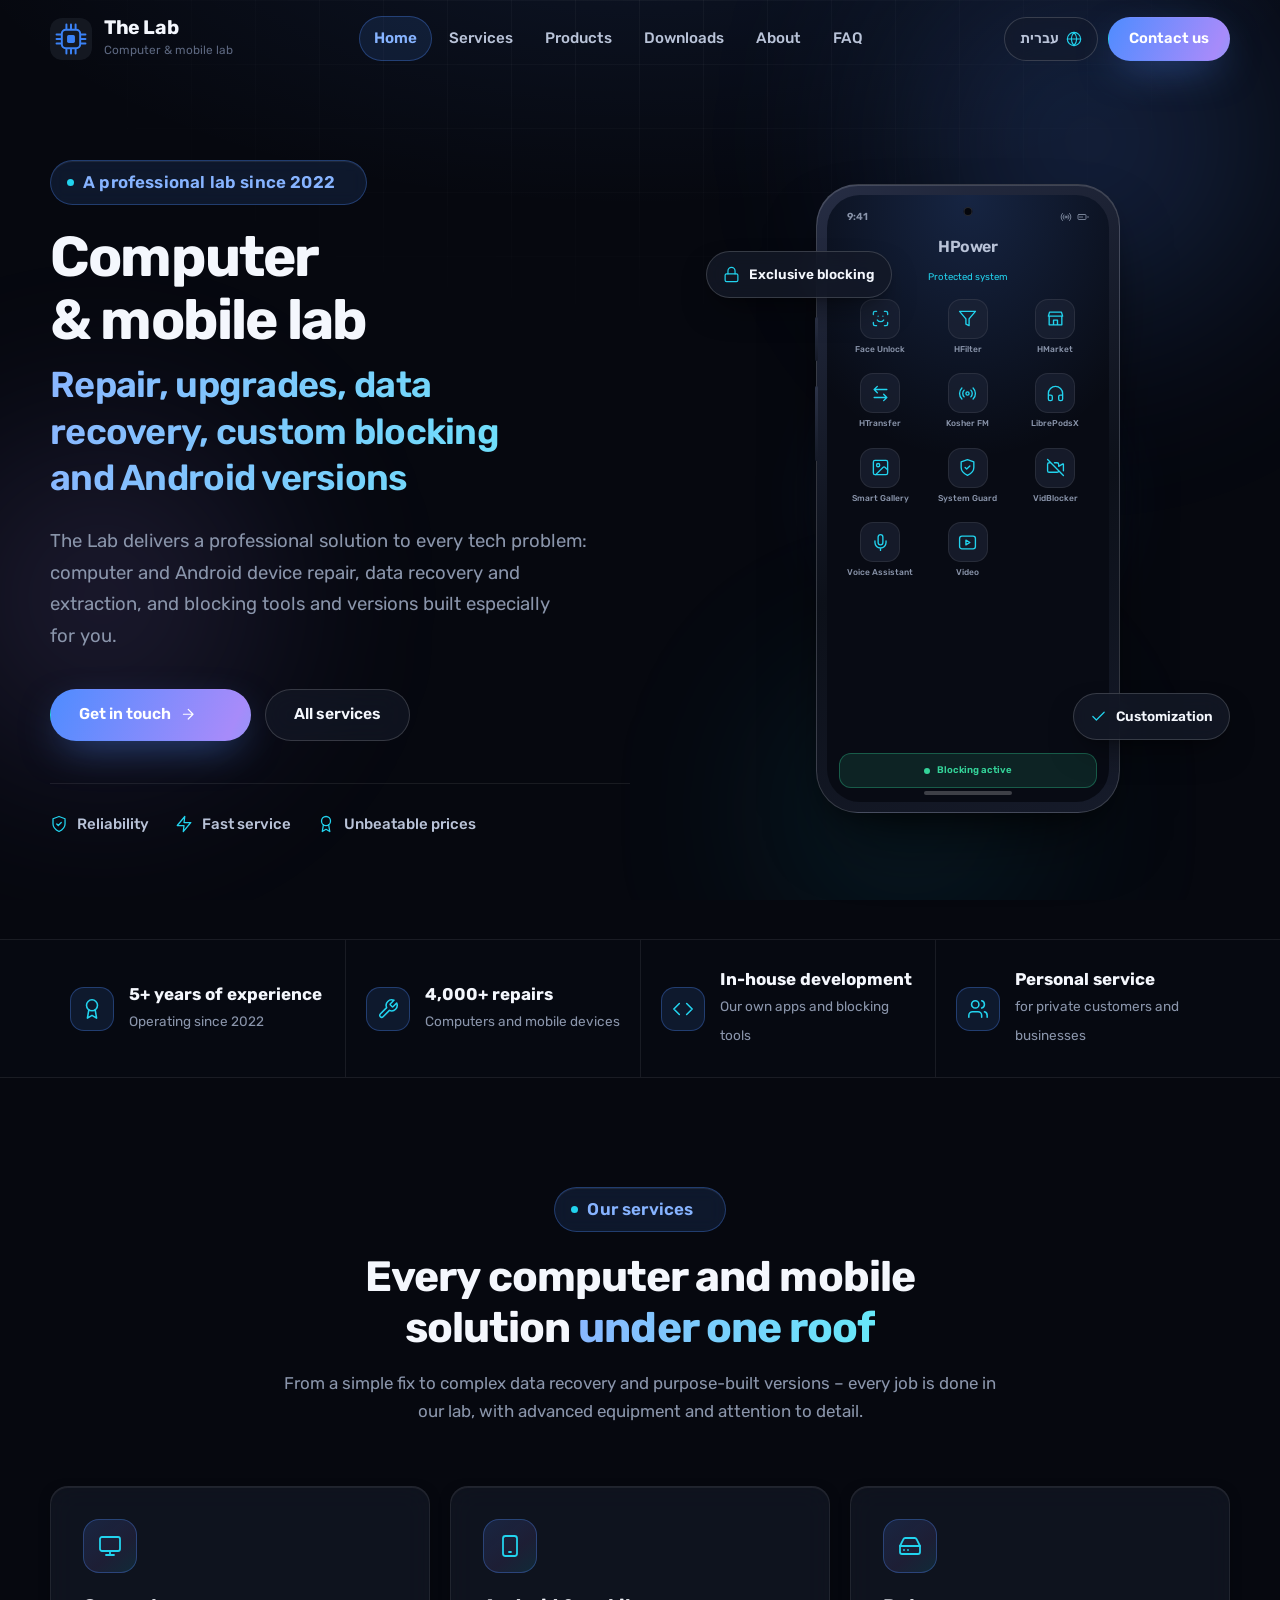
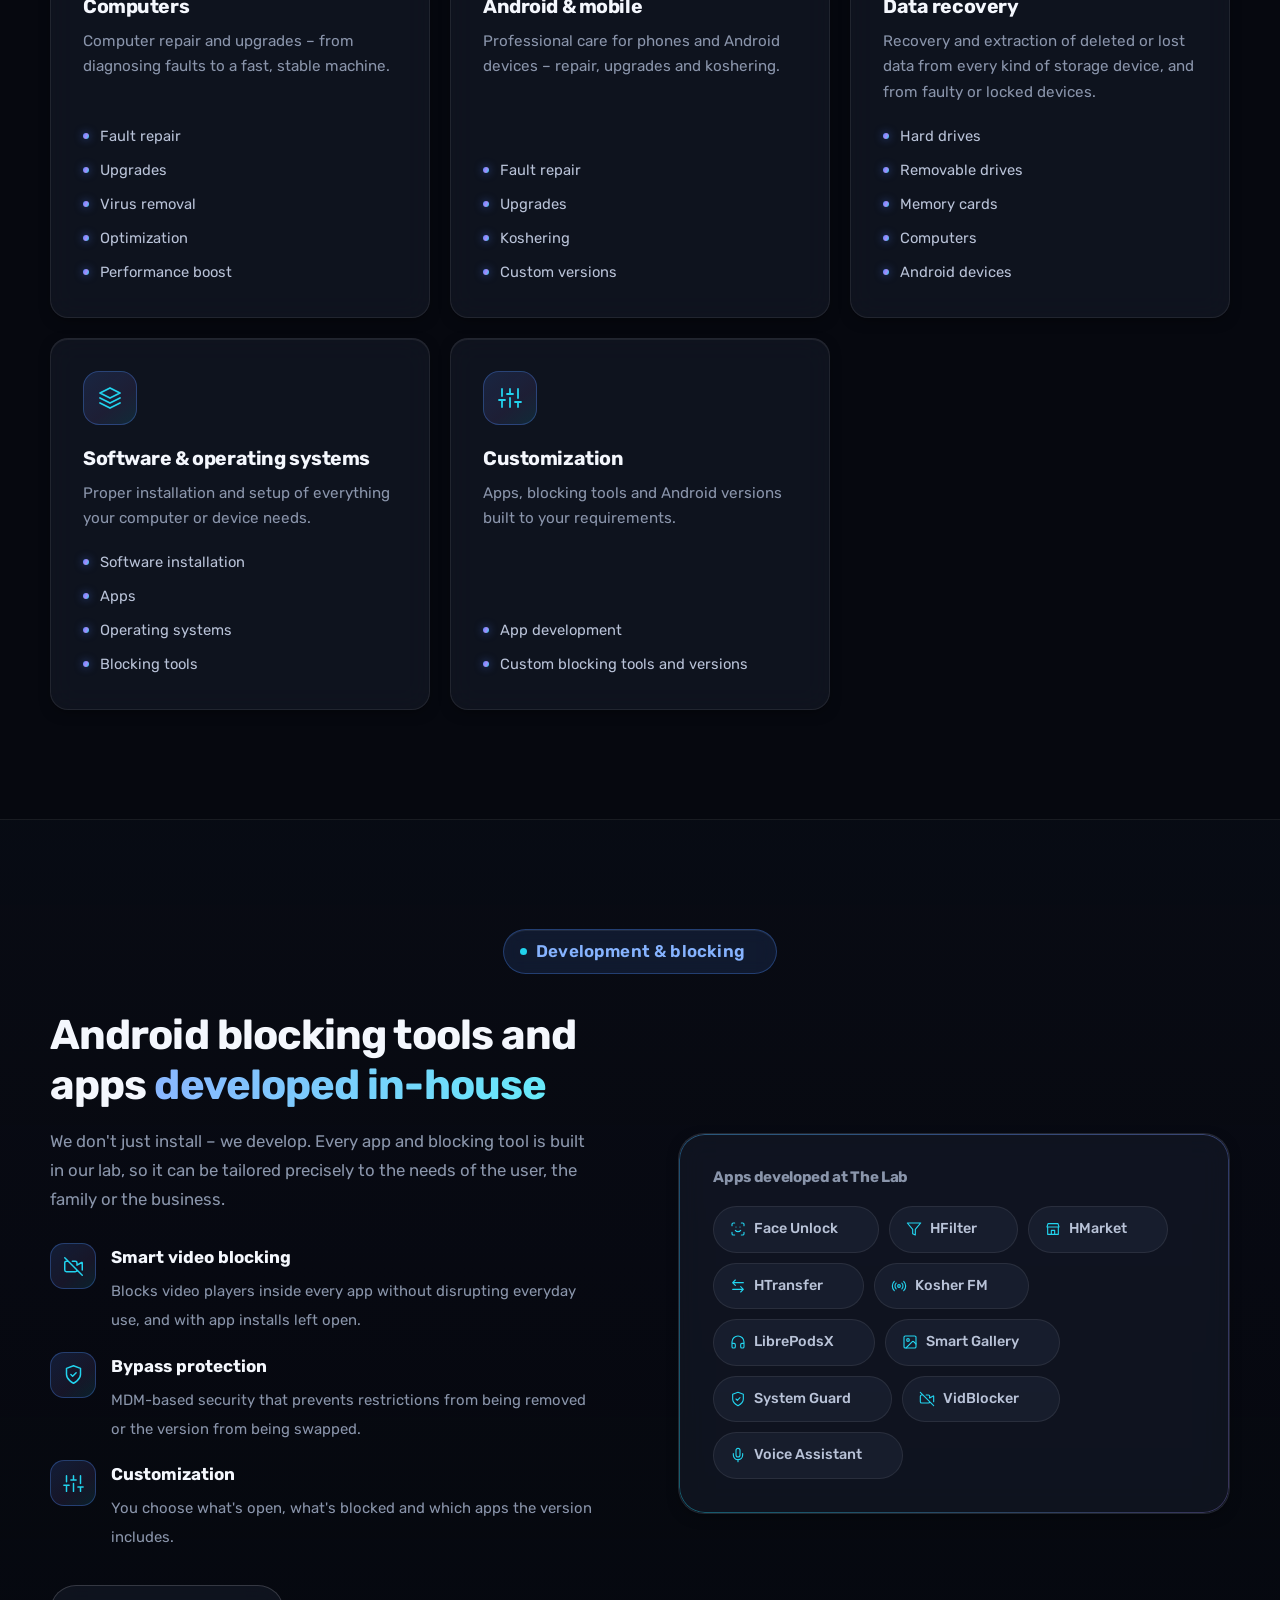
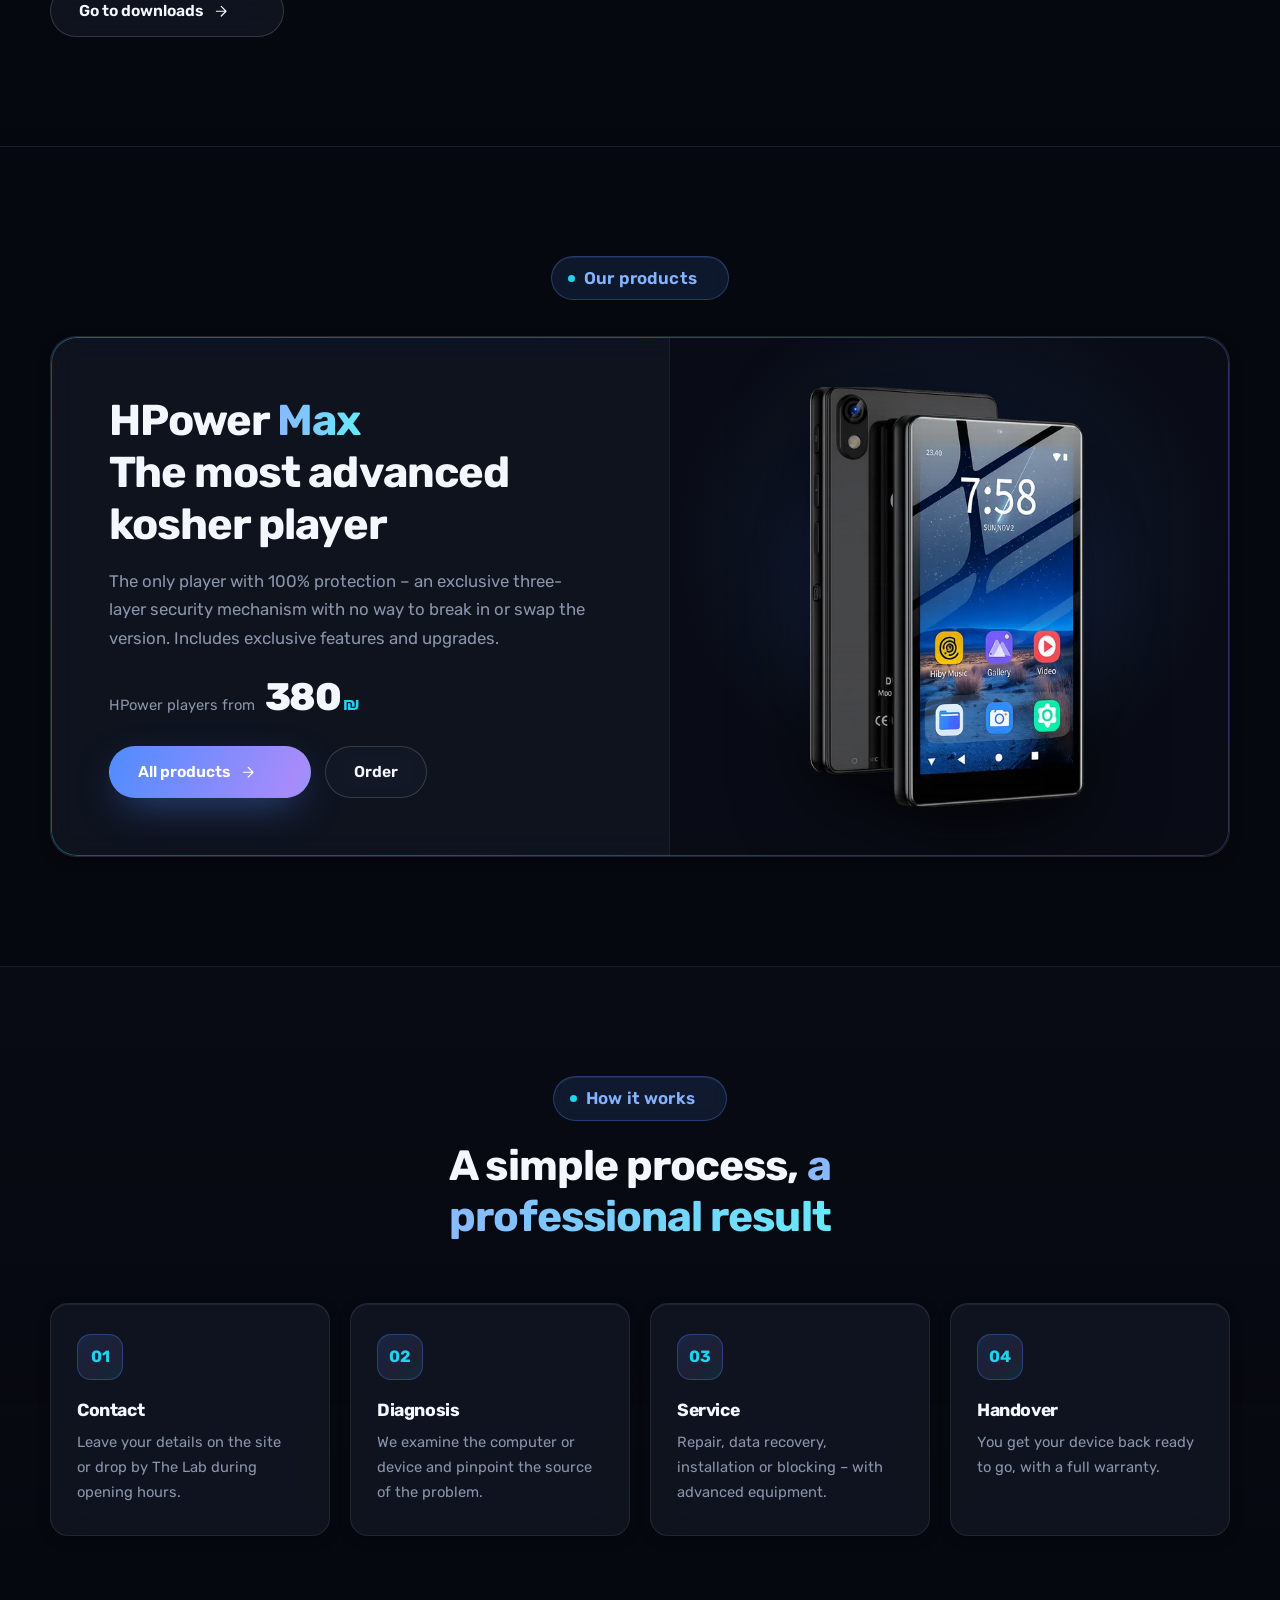
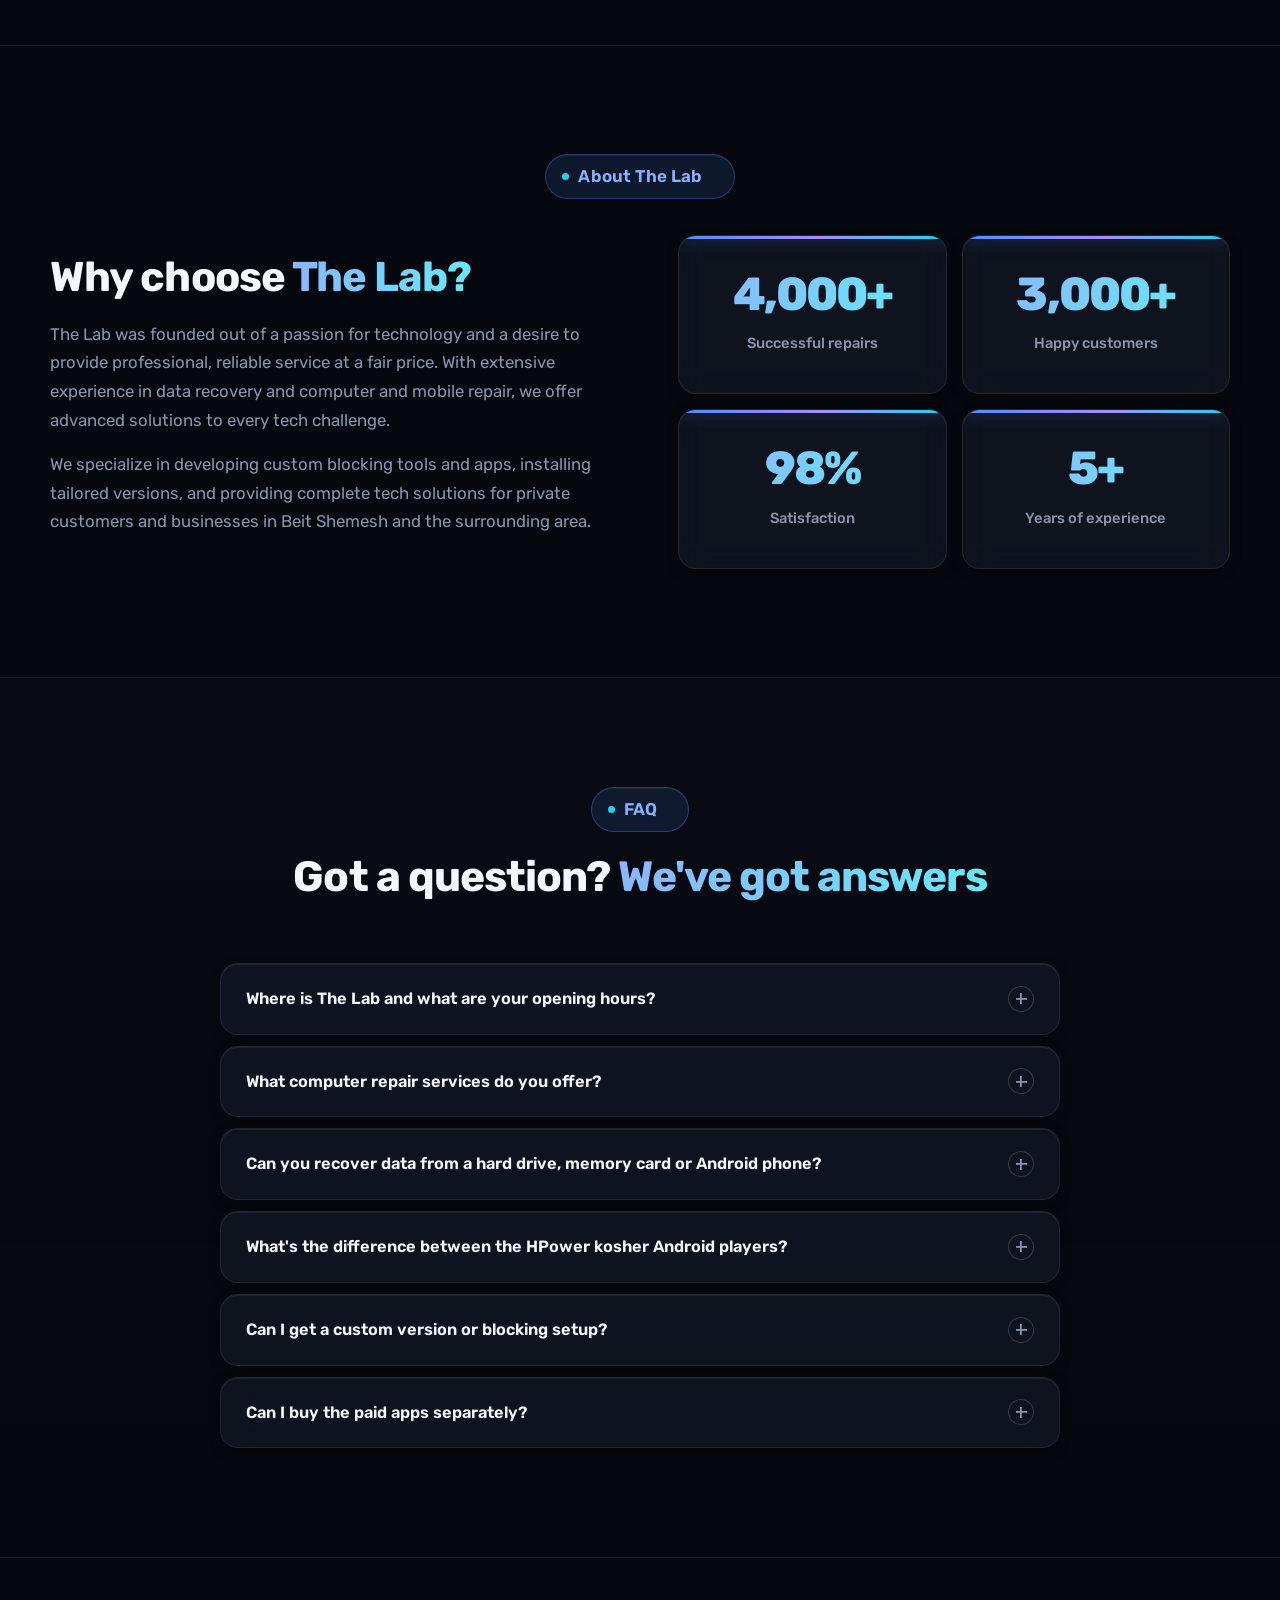
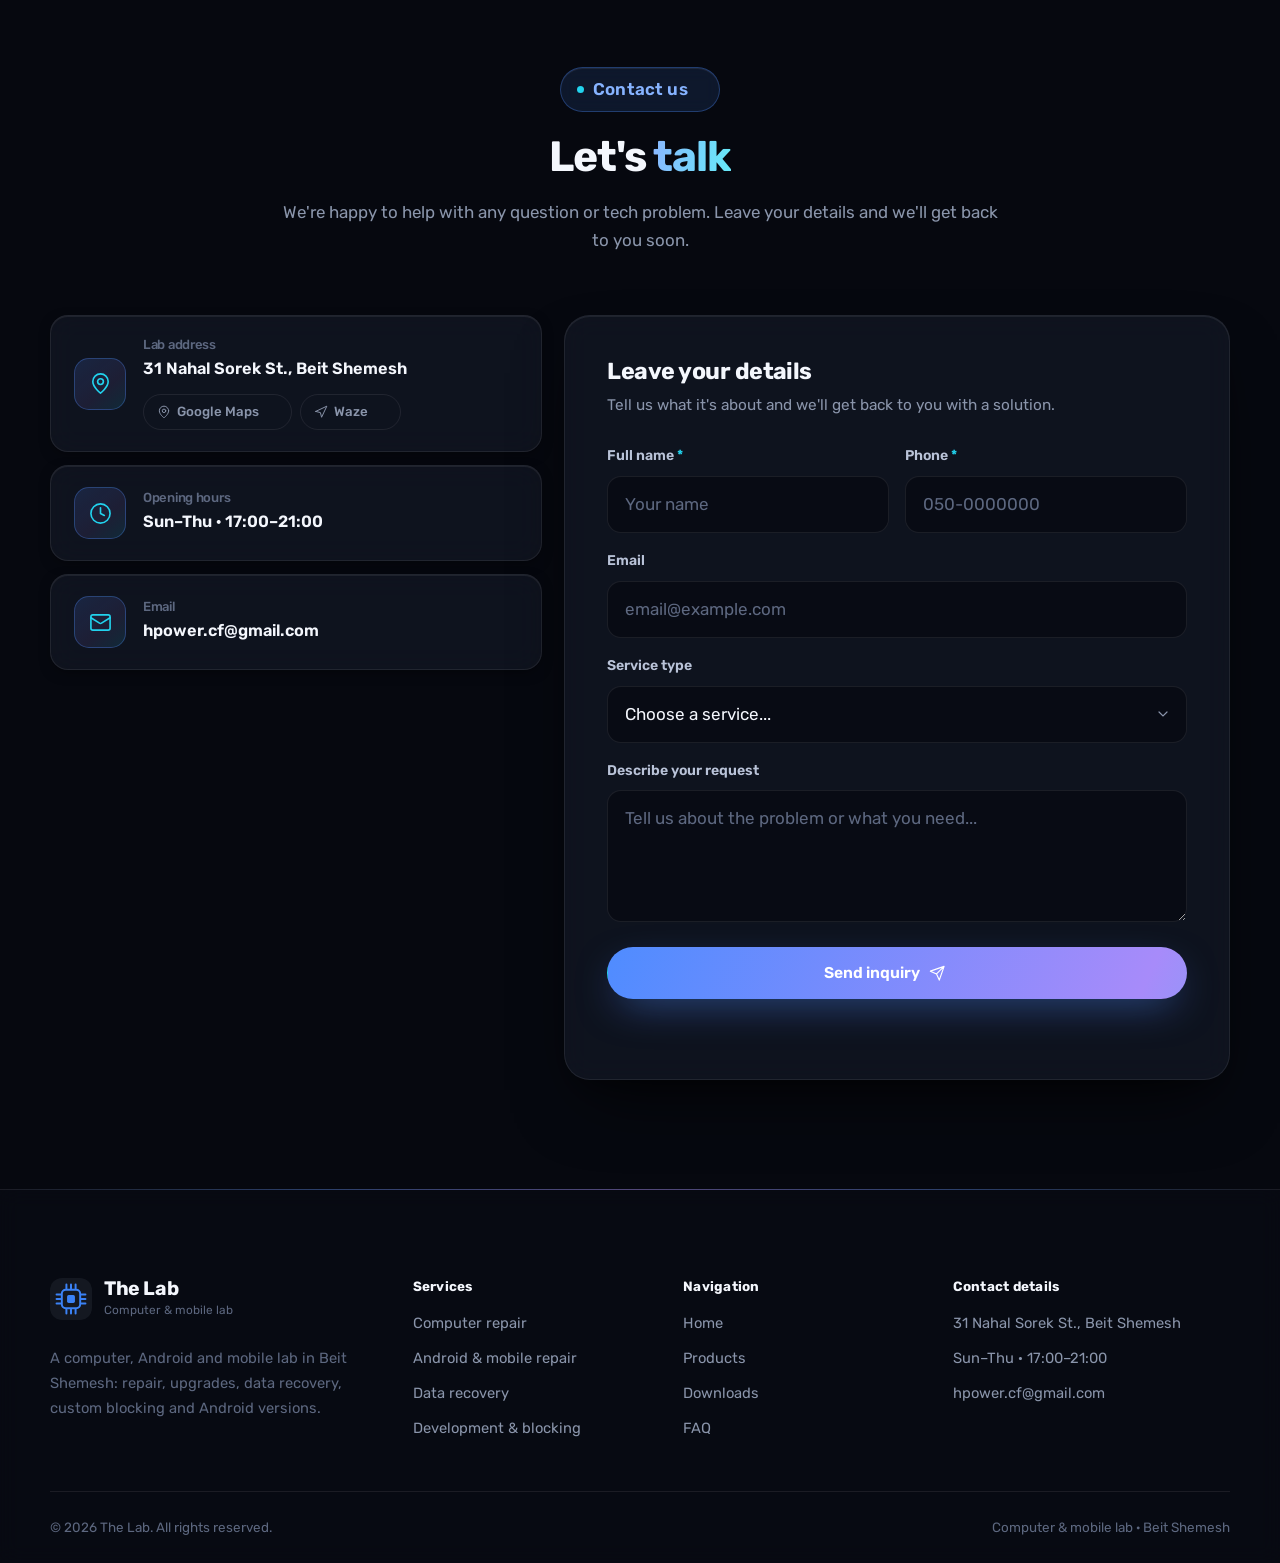
==== en/index.html @ 6b0d20fb "Update website" ====
<!DOCTYPE html>
<html lang="en" dir="ltr">
<head>
  <meta charset="UTF-8">
  <meta name="viewport" content="width=device-width, initial-scale=1">
  <title>The Lab | Computer, mobile & data recovery lab in Beit Shemesh</title>
  <meta name="description" content="The Lab in Beit Shemesh – computer and Android device repair, data recovery from drives, memory cards and phones, HPower kosher Android players, and custom blocking and Android version development.">
  <meta name="robots" content="index, follow, max-image-preview:large">
  <link rel="canonical" href="https://www.yosef-mobile.co.il/en/">
  <link rel="alternate" hreflang="he" href="https://www.yosef-mobile.co.il/">
  <link rel="alternate" hreflang="en" href="https://www.yosef-mobile.co.il/en/">
  <link rel="alternate" hreflang="x-default" href="https://www.yosef-mobile.co.il/">
  <meta name="theme-color" content="#06080f">
  <meta name="format-detection" content="telephone=no">

  <meta property="og:type" content="website">
  <meta property="og:locale" content="en_US">
  <meta property="og:site_name" content="The Lab">
  <meta property="og:title" content="The Lab | Computer, mobile & data recovery lab in Beit Shemesh">
  <meta property="og:description" content="Computer and Android repair, data recovery, kosher Android players and custom blocking – professional, personal service in Beit Shemesh.">
  <meta property="og:url" content="https://www.yosef-mobile.co.il/en/">
  <meta property="og:image" content="https://www.yosef-mobile.co.il/assets/img/og-image.jpg">
  <meta property="og:image:width" content="1200">
  <meta property="og:image:height" content="630">
  <meta property="og:image:alt" content="The Lab – computer & mobile lab in Beit Shemesh">
  <meta name="twitter:card" content="summary_large_image">

  <link rel="icon" href="../assets/img/favicon.svg" type="image/svg+xml">
  <link rel="icon" href="../assets/img/favicon-32.png" sizes="32x32" type="image/png">
  <link rel="apple-touch-icon" href="../assets/img/apple-touch-icon.png">
  <link rel="manifest" href="../site.webmanifest">

  <link rel="preconnect" href="https://fonts.googleapis.com">
  <link rel="preconnect" href="https://fonts.gstatic.com" crossorigin>
  <link rel="stylesheet" href="https://fonts.googleapis.com/css2?family=Rubik:wght@300..900&display=swap">
  <link rel="stylesheet" href="../assets/css/style.css">
  <script>document.documentElement.classList.add("js")</script>

  <script type="application/ld+json">
  {
    "@context": "https://schema.org",
    "@graph": [
      {
        "@type": "LocalBusiness",
        "@id": "https://www.yosef-mobile.co.il/en/#business",
        "name": "The Lab – Computer & mobile lab",
        "alternateName": ["The Lab", "HPower"],
        "description": "A computer, Android and mobile lab in Beit Shemesh: computer repair, Android device repair, data recovery, software installation, kosher Android players, and custom blocking and Android version development.",
        "url": "https://www.yosef-mobile.co.il/en/",
        "email": "hpower.cf@gmail.com",
        "image": "https://www.yosef-mobile.co.il/assets/img/og-image.jpg",
        "logo": "https://www.yosef-mobile.co.il/assets/img/icon-512.png",
        "foundingDate": "2022",
        "currenciesAccepted": "ILS",
        "address": {
          "@type": "PostalAddress",
          "streetAddress": "31 Nahal Sorek St.",
          "addressLocality": "Beit Shemesh",
          "addressCountry": "IL"
        },
        "areaServed": { "@type": "City", "name": "Beit Shemesh" },
        "openingHoursSpecification": [
          {
            "@type": "OpeningHoursSpecification",
            "dayOfWeek": ["Sunday", "Monday", "Tuesday", "Wednesday", "Thursday"],
            "opens": "17:00",
            "closes": "21:00"
          }
        ],
        "hasOfferCatalog": {
          "@type": "OfferCatalog",
          "name": "The Lab's services",
          "itemListElement": [
            { "@type": "Offer", "itemOffered": { "@type": "Service", "name": "Computer repair", "description": "Fault repair, upgrades, virus removal and performance tuning for desktops and laptops." } },
            { "@type": "Offer", "itemOffered": { "@type": "Service", "name": "Android device repair", "description": "Fault repair, upgrades, koshering and custom version installs for Android phones and players." } },
            { "@type": "Offer", "itemOffered": { "@type": "Service", "name": "Data recovery", "description": "Data recovery and extraction from hard drives, removable drives, memory cards, computers and Android devices." } },
            { "@type": "Offer", "itemOffered": { "@type": "Service", "name": "Software and operating system installation", "description": "Installing software, apps, operating systems and blocking tools." } },
            { "@type": "Offer", "itemOffered": { "@type": "Service", "name": "Custom app and blocking development", "description": "Building custom apps, blocking tools and Android versions." } }
          ]
        }
      },
      {
        "@type": "WebSite",
        "@id": "https://www.yosef-mobile.co.il/en/#website",
        "url": "https://www.yosef-mobile.co.il/en/",
        "name": "The Lab",
        "inLanguage": "en",
        "publisher": { "@id": "https://www.yosef-mobile.co.il/en/#business" }
      },
      {
        "@type": "FAQPage",
        "mainEntity": [
          { "@type": "Question", "name": "Where is The Lab and what are your opening hours?", "acceptedAnswer": { "@type": "Answer", "text": "The Lab is at 31 Nahal Sorek St., Beit Shemesh. Opening hours: Sunday to Thursday, 17:00–21:00." } },
          { "@type": "Question", "name": "What computer repair services do you offer?", "acceptedAnswer": { "@type": "Answer", "text": "We handle hardware and software faults, upgrades, virus removal, optimization and performance tuning, as well as operating system and software installation." } },
          { "@type": "Question", "name": "Can you recover data from a hard drive, memory card or Android phone?", "acceptedAnswer": { "@type": "Answer", "text": "Yes. We recover and extract data from hard drives, removable drives, memory cards, computers and Android devices. The chance of success depends on the device's condition, so we recommend you stop using it immediately and bring it to The Lab as soon as possible." } },
          { "@type": "Question", "name": "What's the difference between the HPower kosher Android players?", "acceptedAnswer": { "@type": "Answer", "text": "Every model includes exclusive video blocking in every app with app installs left open, an advanced kosher app store and exclusive kosher radio. HPower Max is the most advanced kosher player, with 32GB of storage, a store of 300 apps and games, and an exclusive three-layer security mechanism." } },
          { "@type": "Question", "name": "Can I get a custom version or blocking setup?", "acceptedAnswer": { "@type": "Answer", "text": "Yes. We develop custom Android versions, blocking tools and apps for private customers and businesses." } },
          { "@type": "Question", "name": "Can I buy the paid apps separately?", "acceptedAnswer": { "@type": "Answer", "text": "Paid apps and services aren't sold separately – only as part of selected versions and models. Free apps such as Kosher FM, VidBlocker, Smart Gallery and System Guard are available to download on the site." } }
        ]
      }
    ]
  }
  </script>
</head>
<body>
  <svg xmlns="http://www.w3.org/2000/svg" style="position:absolute;width:0;height:0;overflow:hidden" aria-hidden="true" focusable="false">
<symbol id="i-monitor" viewBox="0 0 24 24"><rect x="2" y="3" width="20" height="14" rx="2"/><path d="M8 21h8M12 17v4"/></symbol>
  <symbol id="i-phone" viewBox="0 0 24 24"><rect x="5" y="2" width="14" height="20" rx="2.5"/><path d="M11 18h2"/></symbol>
  <symbol id="i-drive" viewBox="0 0 24 24"><path d="M22 12H2"/><path d="M5.45 5.11 2 12v6a2 2 0 0 0 2 2h16a2 2 0 0 0 2-2v-6l-3.45-6.89A2 2 0 0 0 16.76 4H7.24a2 2 0 0 0-1.79 1.11z"/><path d="M6 16h.01M10 16h.01"/></symbol>
  <symbol id="i-code" viewBox="0 0 24 24"><path d="m16 18 6-6-6-6M8 6l-6 6 6 6"/></symbol>
  <symbol id="i-shield" viewBox="0 0 24 24"><path d="M12 22s8-4 8-10V5l-8-3-8 3v7c0 6 8 10 8 10z"/><path d="m9 12 2 2 4-4"/></symbol>
  <symbol id="i-sliders" viewBox="0 0 24 24"><path d="M4 21v-7M4 10V3M12 21v-9M12 8V3M20 21v-5M20 12V3M1 14h6M9 8h6M17 16h6"/></symbol>
  <symbol id="i-headphones" viewBox="0 0 24 24"><path d="M3 14h3a2 2 0 0 1 2 2v3a2 2 0 0 1-2 2H5a2 2 0 0 1-2-2v-7a9 9 0 0 1 18 0v7a2 2 0 0 1-2 2h-1a2 2 0 0 1-2-2v-3a2 2 0 0 1 2-2h3"/></symbol>
  <symbol id="i-mail" viewBox="0 0 24 24"><rect x="2" y="4" width="20" height="16" rx="2"/><path d="m22 7-8.97 5.7a1.94 1.94 0 0 1-2.06 0L2 7"/></symbol>
  <symbol id="i-pin" viewBox="0 0 24 24"><path d="M20 10c0 6-8 12-8 12s-8-6-8-12a8 8 0 0 1 16 0z"/><circle cx="12" cy="10" r="3"/></symbol>
  <symbol id="i-clock" viewBox="0 0 24 24"><circle cx="12" cy="12" r="10"/><path d="M12 6v6l4 2"/></symbol>
  <symbol id="i-arrow" viewBox="0 0 24 24"><path d="M19 12H5M12 19l-7-7 7-7"/></symbol>
  <symbol id="i-check" viewBox="0 0 24 24"><path d="M20 6 9 17l-5-5"/></symbol>
  <symbol id="i-x" viewBox="0 0 24 24"><path d="M18 6 6 18M6 6l12 12"/></symbol>
  <symbol id="i-minus" viewBox="0 0 24 24"><path d="M6 12h12"/></symbol>
  <symbol id="i-menu" viewBox="0 0 24 24"><path d="M4 7h16M4 12h16M4 17h16"/></symbol>
  <symbol id="i-download" viewBox="0 0 24 24"><path d="M21 15v4a2 2 0 0 1-2 2H5a2 2 0 0 1-2-2v-4M7 10l5 5 5-5M12 15V3"/></symbol>
  <symbol id="i-bag" viewBox="0 0 24 24"><path d="M6 2 3 6v14a2 2 0 0 0 2 2h14a2 2 0 0 0 2-2V6l-3-4z"/><path d="M3 6h18M16 10a4 4 0 0 1-8 0"/></symbol>
  <symbol id="i-external" viewBox="0 0 24 24"><path d="M15 3h6v6M10 14 21 3M18 13v6a2 2 0 0 1-2 2H5a2 2 0 0 1-2-2V8a2 2 0 0 1 2-2h6"/></symbol>
  <symbol id="i-zap" viewBox="0 0 24 24"><path d="M13 2 3 14h9l-1 8 10-12h-9l1-8z"/></symbol>
  <symbol id="i-award" viewBox="0 0 24 24"><circle cx="12" cy="8" r="6"/><path d="M15.48 12.89 17 22l-5-3-5 3 1.52-9.11"/></symbol>
  <symbol id="i-users" viewBox="0 0 24 24"><path d="M16 21v-2a4 4 0 0 0-4-4H6a4 4 0 0 0-4 4v2"/><circle cx="9" cy="7" r="4"/><path d="M22 21v-2a4 4 0 0 0-3-3.87M16 3.13a4 4 0 0 1 0 7.75"/></symbol>
  <symbol id="i-wrench" viewBox="0 0 24 24"><path d="M14.7 6.3a1 1 0 0 0 0 1.4l1.6 1.6a1 1 0 0 0 1.4 0l3.77-3.77a6 6 0 0 1-7.94 7.94l-6.91 6.91a2.12 2.12 0 0 1-3-3l6.91-6.91a6 6 0 0 1 7.94-7.94l-3.76 3.76z"/></symbol>
  <symbol id="i-globe" viewBox="0 0 24 24"><circle cx="12" cy="12" r="10"/><path d="M2 12h20M12 2a15.3 15.3 0 0 1 4 10 15.3 15.3 0 0 1-4 10 15.3 15.3 0 0 1-4-10 15.3 15.3 0 0 1 4-10z"/></symbol>
  <symbol id="i-play" viewBox="0 0 24 24"><rect x="2" y="4" width="20" height="16" rx="3"/><path d="m10 9 5 3-5 3z"/></symbol>
  <symbol id="i-video-off" viewBox="0 0 24 24"><path d="M10.66 6H14a2 2 0 0 1 2 2v2.5l5.25-3.06a.5.5 0 0 1 .75.43v8.2M16 16a2 2 0 0 1-2 2H4a2 2 0 0 1-2-2V8a2 2 0 0 1 2-2h2M2 2l20 20"/></symbol>
  <symbol id="i-store" viewBox="0 0 24 24"><path d="M3 9 4.5 4h15L21 9M4 9v11h16V9M3 9h18M9.5 20v-6h5v6"/></symbol>
  <symbol id="i-radio" viewBox="0 0 24 24"><circle cx="12" cy="12" r="2"/><path d="M16.24 7.76a6 6 0 0 1 0 8.49M7.76 16.24a6 6 0 0 1 0-8.49M19.07 4.93a10 10 0 0 1 0 14.14M4.93 19.07a10 10 0 0 1 0-14.14"/></symbol>
  <symbol id="i-face" viewBox="0 0 24 24"><path d="M3 7V5a2 2 0 0 1 2-2h2M17 3h2a2 2 0 0 1 2 2v2M21 17v2a2 2 0 0 1-2 2h-2M7 21H5a2 2 0 0 1-2-2v-2M8 14s1.5 2 4 2 4-2 4-2M9 9h.01M15 9h.01"/></symbol>
  <symbol id="i-filter" viewBox="0 0 24 24"><path d="M22 3H2l8 9.46V19l4 2v-8.54L22 3z"/></symbol>
  <symbol id="i-transfer" viewBox="0 0 24 24"><path d="M8 3 4 7l4 4M4 7h16M16 21l4-4-4-4M20 17H4"/></symbol>
  <symbol id="i-image" viewBox="0 0 24 24"><rect x="3" y="3" width="18" height="18" rx="2"/><circle cx="9" cy="9" r="2"/><path d="m21 15-3.09-3.09a2 2 0 0 0-2.82 0L6 21"/></symbol>
  <symbol id="i-mic" viewBox="0 0 24 24"><rect x="9" y="2" width="6" height="13" rx="3"/><path d="M19 10v2a7 7 0 0 1-14 0v-2M12 19v3"/></symbol>
  <symbol id="i-lock" viewBox="0 0 24 24"><rect x="3" y="11" width="18" height="11" rx="2"/><path d="M7 11V7a5 5 0 0 1 10 0v4"/></symbol>
  <symbol id="i-cpu" viewBox="0 0 24 24"><rect x="4" y="4" width="16" height="16" rx="2"/><rect x="9" y="9" width="6" height="6" rx="1"/><path d="M15 2v2M15 20v2M2 15h2M2 9h2M20 15h2M20 9h2M9 2v2M9 20v2"/></symbol>
  <symbol id="i-battery" viewBox="0 0 24 24"><rect x="2" y="7" width="16" height="10" rx="2"/><path d="M22 11v2M6 11v2M10 11v2"/></symbol>
  <symbol id="i-camera" viewBox="0 0 24 24"><path d="M14.5 4h-5L7 7H4a2 2 0 0 0-2 2v9a2 2 0 0 0 2 2h16a2 2 0 0 0 2-2V9a2 2 0 0 0-2-2h-3l-2.5-3z"/><circle cx="12" cy="13" r="3"/></symbol>
  <symbol id="i-layers" viewBox="0 0 24 24"><path d="m12 2 10 5-10 5L2 7l10-5z"/><path d="m2 17 10 5 10-5M2 12l10 5 10-5"/></symbol>
  <symbol id="i-android" viewBox="0 0 24 24"><path d="M5 16V11a7 7 0 0 1 14 0v5z"/><path d="M5 16h14v2a2 2 0 0 1-2 2H7a2 2 0 0 1-2-2zM7 5 5.5 3M17 5l1.5-2"/><path d="M9.5 10h.01M14.5 10h.01"/></symbol>
  <symbol id="i-bluetooth" viewBox="0 0 24 24"><path d="m7 7 10 10-5 5V2l5 5L7 17"/></symbol>
  <symbol id="i-send" viewBox="0 0 24 24"><path d="M22 2 11 13M22 2l-7 20-4-9-9-4 20-7z"/></symbol>
  <symbol id="i-nav" viewBox="0 0 24 24"><path d="m3 11 19-9-9 19-2-8-8-2z"/></symbol>
  <symbol id="i-sparkle" viewBox="0 0 24 24"><path d="M12 3v4M12 17v4M3 12h4M17 12h4M6.3 6.3l2.1 2.1M15.6 15.6l2.1 2.1M6.3 17.7l2.1-2.1M15.6 8.4l2.1-2.1"/></symbol>
  <symbol id="i-message" viewBox="0 0 24 24"><path d="M21 15a2 2 0 0 1-2 2H7l-4 4V5a2 2 0 0 1 2-2h14a2 2 0 0 1 2 2z"/></symbol>
  <symbol id="i-search" viewBox="0 0 24 24"><circle cx="11" cy="11" r="8"/><path d="m21 21-4.35-4.35"/></symbol>
  <symbol id="i-bug" viewBox="0 0 24 24"><rect x="8" y="6" width="8" height="14" rx="4"/><path d="M12 20v-9M3 13h5M16 13h5M4 7l4 2M20 7l-4 2M4 19l4-2M20 19l-4-2M9 3l1.5 3M15 3l-1.5 3"/></symbol>
</svg>
  <a class="skip-link" href="#main">Skip to main content</a>

  <header class="site-header">
    <div class="container header-inner">
      <a class="brand" href="./" aria-label="The Lab – home page">
        <img class="brand-mark" src="../assets/img/favicon.svg" width="42" height="42" alt="">
        <span>
          <span class="brand-name">The Lab</span>
          <span class="brand-tag">Computer & mobile lab</span>
        </span>
      </a>

      <nav class="main-nav" id="main-nav" aria-label="Main navigation">
        <ul>
          <li><a href="./" aria-current="page">Home</a></li>
          <li><a href="#services">Services</a></li>
          <li><a href="products.html">Products</a></li>
          <li><a href="downloads.html">Downloads</a></li>
          <li><a href="#about">About</a></li>
          <li><a href="#faq">FAQ</a></li>
        </ul>
      </nav>

      <div class="header-actions">
        <a class="lang-switch" href="../" hreflang="he" lang="he" dir="rtl" aria-label="גרסה עברית"><svg class="icon" aria-hidden="true"><use href="#i-globe"/></svg>עברית</a>
        <a class="btn btn-primary btn-sm" href="#contact">Contact us</a>
        <button class="nav-toggle" type="button" aria-controls="main-nav" aria-expanded="false" aria-label="Open menu">
          <svg class="icon icon-open" aria-hidden="true"><use href="#i-menu"/></svg>
          <svg class="icon icon-close" aria-hidden="true"><use href="#i-x"/></svg>
        </button>
      </div>
    </div>
  </header>

  <main id="main">

    <!-- Hero -->
    <section class="hero" aria-labelledby="hero-title">
      <div class="container hero-grid">
        <div class="hero-text">
          <p class="eyebrow reveal">A professional lab since 2022</p>
          <h1 id="hero-title" class="reveal" style="--d:.08s">
            Computer & mobile lab
            <span class="line-2 grad-text">Repair, upgrades, data recovery, custom blocking and Android versions</span>
          </h1>
          <p class="hero-lead reveal" style="--d:.16s">
            The Lab delivers a professional solution to every tech problem: computer and Android device repair, data recovery and extraction, and blocking tools and versions built especially for you.
          </p>
          <div class="hero-actions reveal" style="--d:.24s">
            <a class="btn btn-primary" href="#contact">
              Get in touch
              <svg class="icon icon-arrow" aria-hidden="true"><use href="#i-arrow"/></svg>
            </a>
            <a class="btn btn-ghost" href="#services">All services</a>
          </div>
          <ul class="hero-points reveal" style="--d:.32s">
            <li><svg class="icon" aria-hidden="true"><use href="#i-shield"/></svg>Reliability</li>
            <li><svg class="icon" aria-hidden="true"><use href="#i-zap"/></svg>Fast service</li>
            <li><svg class="icon" aria-hidden="true"><use href="#i-award"/></svg>Unbeatable prices</li>
          </ul>
        </div>

        <div class="hero-visual reveal" style="--d:.2s" aria-hidden="true">
          <span class="hero-chip c1"><svg class="icon"><use href="#i-lock"/></svg>Exclusive blocking</span>

          <div class="phone">
            <span class="phone-cam"></span>
            <div class="phone-screen">
              <span class="phone-sheen"></span>

              <div class="ph-status">
                <span>9:41</span>
                <span class="ph-sig">
                  <svg class="icon"><use href="#i-radio"/></svg>
                  <svg class="icon"><use href="#i-battery"/></svg>
                </span>
              </div>

              <div class="ph-head">
                <strong>HPower</strong>
                <span>Protected system</span>
              </div>

              <div class="ph-apps">
                <span class="ph-app"><span class="ph-ico"><svg class="icon"><use href="#i-face"/></svg></span><span class="ph-name">Face Unlock</span></span>
                <span class="ph-app"><span class="ph-ico"><svg class="icon"><use href="#i-filter"/></svg></span><span class="ph-name">HFilter</span></span>
                <span class="ph-app"><span class="ph-ico"><svg class="icon"><use href="#i-store"/></svg></span><span class="ph-name">HMarket</span></span>
                <span class="ph-app"><span class="ph-ico"><svg class="icon"><use href="#i-transfer"/></svg></span><span class="ph-name">HTransfer</span></span>
                <span class="ph-app"><span class="ph-ico"><svg class="icon"><use href="#i-radio"/></svg></span><span class="ph-name">Kosher FM</span></span>
                <span class="ph-app"><span class="ph-ico"><svg class="icon"><use href="#i-headphones"/></svg></span><span class="ph-name">LibrePodsX</span></span>
                <span class="ph-app"><span class="ph-ico"><svg class="icon"><use href="#i-image"/></svg></span><span class="ph-name">Smart Gallery</span></span>
                <span class="ph-app"><span class="ph-ico"><svg class="icon"><use href="#i-shield"/></svg></span><span class="ph-name">System Guard</span></span>
                <span class="ph-app"><span class="ph-ico"><svg class="icon"><use href="#i-video-off"/></svg></span><span class="ph-name">VidBlocker</span></span>
                <span class="ph-app"><span class="ph-ico"><svg class="icon"><use href="#i-mic"/></svg></span><span class="ph-name">Voice Assistant</span></span>
                <span class="ph-app is-target"><span class="ph-ico"><svg class="icon"><use href="#i-play"/></svg></span><span class="ph-name">Video</span></span>
              </div>

              <div class="ph-live"><span class="ph-dot"></span>Blocking active</div>

              <div class="ph-block">
                <span class="ph-shield"><svg class="icon"><use href="#i-shield"/></svg></span>
                <strong>Video blocked</strong>
                <span class="ph-note">VidBlocker · blocked in every app</span>
              </div>

              <span class="phone-home"></span>
            </div>
          </div>

          <span class="hero-chip c2"><svg class="icon"><use href="#i-check"/></svg>Customization</span>
        </div>
      </div>
    </section>

    <!-- Trust bar -->
    <section class="trust" aria-label="Why The Lab">
      <div class="container trust-grid">
        <div class="trust-item"><svg class="icon" aria-hidden="true"><use href="#i-award"/></svg><div><strong>5+ years of experience</strong><span>Operating since 2022</span></div></div>
        <div class="trust-item"><svg class="icon" aria-hidden="true"><use href="#i-wrench"/></svg><div><strong>4,000+ repairs</strong><span>Computers and mobile devices</span></div></div>
        <div class="trust-item"><svg class="icon" aria-hidden="true"><use href="#i-code"/></svg><div><strong>In-house development</strong><span>Our own apps and blocking tools</span></div></div>
        <div class="trust-item"><svg class="icon" aria-hidden="true"><use href="#i-users"/></svg><div><strong>Personal service</strong><span>for private customers and businesses</span></div></div>
      </div>
    </section>

    <!-- Services -->
    <section class="section" id="services" aria-labelledby="services-title">
      <div class="container">
        <div class="section-head center reveal">
          <p class="eyebrow">Our services</p>
          <h2 id="services-title">Every computer and mobile solution <span class="grad-text">under one roof</span></h2>
          <p>From a simple fix to complex data recovery and purpose-built versions – every job is done in our lab, with advanced equipment and attention to detail.</p>
        </div>

        <div class="card-grid">
          <article class="card reveal">
            <div class="card-icon"><svg class="icon" aria-hidden="true"><use href="#i-monitor"/></svg></div>
            <h3>Computers</h3>
            <p>Computer repair and upgrades – from diagnosing faults to a fast, stable machine.</p>
            <ul class="ticks">
              <li>Fault repair</li>
              <li>Upgrades</li>
              <li>Virus removal</li>
              <li>Optimization</li>
              <li>Performance boost</li>
            </ul>
          </article>

          <article class="card reveal">
            <div class="card-icon"><svg class="icon" aria-hidden="true"><use href="#i-phone"/></svg></div>
            <h3>Android & mobile</h3>
            <p>Professional care for phones and Android devices – repair, upgrades and koshering.</p>
            <ul class="ticks">
              <li>Fault repair</li>
              <li>Upgrades</li>
              <li>Koshering</li>
              <li>Custom versions</li>
            </ul>
          </article>

          <article class="card reveal">
            <div class="card-icon"><svg class="icon" aria-hidden="true"><use href="#i-drive"/></svg></div>
            <h3>Data recovery</h3>
            <p>Recovery and extraction of deleted or lost data from every kind of storage device, and from faulty or locked devices.</p>
            <ul class="ticks">
              <li>Hard drives</li>
              <li>Removable drives</li>
              <li>Memory cards</li>
              <li>Computers</li>
              <li>Android devices</li>
            </ul>
          </article>

          <article class="card reveal">
            <div class="card-icon"><svg class="icon" aria-hidden="true"><use href="#i-layers"/></svg></div>
            <h3>Software & operating systems</h3>
            <p>Proper installation and setup of everything your computer or device needs.</p>
            <ul class="ticks">
              <li>Software installation</li>
              <li>Apps</li>
              <li>Operating systems</li>
              <li>Blocking tools</li>
            </ul>
          </article>

          <article class="card reveal">
            <div class="card-icon"><svg class="icon" aria-hidden="true"><use href="#i-sliders"/></svg></div>
            <h3>Customization</h3>
            <p>Apps, blocking tools and Android versions built to your requirements.</p>
            <ul class="ticks">
              <li>App development</li>
              <li>Custom blocking tools and versions</li>
            </ul>
          </article>
        </div>
      </div>
    </section>

    <!-- Development -->
    <section class="section section-alt" id="development" aria-labelledby="dev-title">
      <div class="container">
        <div class="eyebrow-row reveal">
          <p class="eyebrow">Development & blocking</p>
        </div>
        <div class="split">
          <div class="split-text reveal">
          <h2 id="dev-title">Android blocking tools and apps <span class="grad-text">developed in-house</span></h2>
          <p>We don't just install – we develop. Every app and blocking tool is built in our lab, so it can be tailored precisely to the needs of the user, the family or the business.</p>
          <ul class="feature-list">
            <li>
              <span class="fi"><svg class="icon" aria-hidden="true"><use href="#i-video-off"/></svg></span>
              <div><strong>Smart video blocking</strong><span>Blocks video players inside every app without disrupting everyday use, and with app installs left open.</span></div>
            </li>
            <li>
              <span class="fi"><svg class="icon" aria-hidden="true"><use href="#i-shield"/></svg></span>
              <div><strong>Bypass protection</strong><span>MDM-based security that prevents restrictions from being removed or the version from being swapped.</span></div>
            </li>
            <li>
              <span class="fi"><svg class="icon" aria-hidden="true"><use href="#i-sliders"/></svg></span>
              <div><strong>Customization</strong><span>You choose what's open, what's blocked and which apps the version includes.</span></div>
            </li>
          </ul>
          <a class="btn btn-ghost" href="downloads.html">
            Go to downloads
            <svg class="icon icon-arrow" aria-hidden="true"><use href="#i-arrow"/></svg>
          </a>
        </div>

        <div class="dev-visual glow-border reveal" style="--d:.12s">
          <h3>Apps developed at The Lab</h3>
          <div class="app-cloud">
            <a class="app-pill" href="downloads.html#face-unlock"><svg class="icon" aria-hidden="true"><use href="#i-face"/></svg>Face Unlock</a>
            <a class="app-pill" href="downloads.html#hfilter"><svg class="icon" aria-hidden="true"><use href="#i-filter"/></svg>HFilter</a>
            <a class="app-pill" href="downloads.html#hmarket"><svg class="icon" aria-hidden="true"><use href="#i-store"/></svg>HMarket</a>
            <a class="app-pill" href="downloads.html#htransfer"><svg class="icon" aria-hidden="true"><use href="#i-transfer"/></svg>HTransfer</a>
            <a class="app-pill" href="downloads.html#kosher-fm"><svg class="icon" aria-hidden="true"><use href="#i-radio"/></svg>Kosher FM</a>
            <a class="app-pill" href="downloads.html#librepodsx"><svg class="icon" aria-hidden="true"><use href="#i-headphones"/></svg>LibrePodsX</a>
            <a class="app-pill" href="downloads.html#smart-gallery"><svg class="icon" aria-hidden="true"><use href="#i-image"/></svg>Smart Gallery</a>
            <a class="app-pill" href="downloads.html#system-guard"><svg class="icon" aria-hidden="true"><use href="#i-shield"/></svg>System Guard</a>
            <a class="app-pill" href="downloads.html#vidblocker"><svg class="icon" aria-hidden="true"><use href="#i-video-off"/></svg>VidBlocker</a>
            <a class="app-pill" href="downloads.html#voice-assistant"><svg class="icon" aria-hidden="true"><use href="#i-mic"/></svg>Voice Assistant</a>
          </div>
        </div>
        </div>
      </div>
    </section>

    <!-- Product showcase -->
    <section class="section" aria-labelledby="players-title">
      <div class="container">
        <div class="eyebrow-row reveal">
          <p class="eyebrow">Our products</p>
        </div>
        <div class="showcase glow-border reveal">
          <div class="showcase-text">
            <h2 id="players-title">HPower <span class="grad-text">Max</span><br>The most advanced kosher player</h2>
            <p>The only player with 100% protection – an exclusive three-layer security mechanism with no way to break in or swap the version. Includes exclusive features and upgrades.</p>
            <div class="price-line">
              <span class="price-from">HPower players from</span>
              <span class="price-big">380<small>₪</small></span>
            </div>
            <div class="hero-actions" style="margin-bottom:0">
              <a class="btn btn-primary" href="products.html">
                All products
                <svg class="icon icon-arrow" aria-hidden="true"><use href="#i-arrow"/></svg>
              </a>
              <a class="btn btn-ghost" href="?product=HPower%20Max#contact">Order</a>
            </div>
          </div>
          <div class="showcase-media">
            <img src="../assets/img/hpower-max-400.webp" srcset="../assets/img/hpower-max-400.webp 400w, ../assets/img/hpower-max-600.webp 600w" sizes="300px" width="400" height="600" loading="lazy" decoding="async" alt="HPower Max kosher Android player">
          </div>
        </div>
      </div>
    </section>

    <!-- Process -->
    <section class="section section-alt" aria-labelledby="process-title">
      <div class="container">
        <div class="section-head center reveal">
          <p class="eyebrow">How it works</p>
          <h2 id="process-title">A simple process, <span class="grad-text">a professional result</span></h2>
        </div>
        <ol class="steps">
          <li class="step reveal"><h3>Contact</h3><p>Leave your details on the site or drop by The Lab during opening hours.</p></li>
          <li class="step reveal" style="--d:.08s"><h3>Diagnosis</h3><p>We examine the computer or device and pinpoint the source of the problem.</p></li>
          <li class="step reveal" style="--d:.16s"><h3>Service</h3><p>Repair, data recovery, installation or blocking – with advanced equipment.</p></li>
          <li class="step reveal" style="--d:.24s"><h3>Handover</h3><p>You get your device back ready to go, with a full warranty.</p></li>
        </ol>
      </div>
    </section>

    <!-- About -->
    <section class="section" id="about" aria-labelledby="about-title">
      <div class="container">
        <div class="eyebrow-row reveal">
          <p class="eyebrow">About The Lab</p>
        </div>
        <div class="split">
          <div class="split-text reveal">
          <h2 id="about-title">Why choose <span class="grad-text">The Lab?</span></h2>
          <p>The Lab was founded out of a passion for technology and a desire to provide professional, reliable service at a fair price. With extensive experience in data recovery and computer and mobile repair, we offer advanced solutions to every tech challenge.</p>
          <p>We specialize in developing custom blocking tools and apps, installing tailored versions, and providing complete tech solutions for private customers and businesses in Beit Shemesh and the surrounding area.</p>
        </div>
        <div class="stats reveal" style="--d:.12s">
          <div class="stat"><span class="stat-num grad-text">4,000+</span><span class="stat-label">Successful repairs</span></div>
          <div class="stat"><span class="stat-num grad-text">3,000+</span><span class="stat-label">Happy customers</span></div>
          <div class="stat"><span class="stat-num grad-text">98%</span><span class="stat-label">Satisfaction</span></div>
          <div class="stat"><span class="stat-num grad-text">5+</span><span class="stat-label">Years of experience</span></div>
        </div>
        </div>
      </div>
    </section>

    <!-- FAQ -->
    <section class="section section-alt" id="faq" aria-labelledby="faq-title">
      <div class="container">
        <div class="section-head center reveal">
          <p class="eyebrow">FAQ</p>
          <h2 id="faq-title">Got a question? <span class="grad-text">We've got answers</span></h2>
        </div>
        <div class="faq reveal">
          <details>
            <summary>Where is The Lab and what are your opening hours?</summary>
            <div class="answer"><p>The Lab is at 31 Nahal Sorek St., Beit Shemesh. Opening hours: Sunday to Thursday, 17:00–21:00.</p></div>
          </details>
          <details>
            <summary>What computer repair services do you offer?</summary>
            <div class="answer"><p>We handle hardware and software faults, upgrades, virus removal, optimization and performance tuning, as well as operating system and software installation.</p></div>
          </details>
          <details>
            <summary>Can you recover data from a hard drive, memory card or Android phone?</summary>
            <div class="answer"><p>Yes. We recover and extract data from hard drives, removable drives, memory cards, computers and Android devices. The chance of success depends on the device's condition, so we recommend you stop using it immediately and bring it to The Lab as soon as possible.</p></div>
          </details>
          <details>
            <summary>What's the difference between the HPower kosher Android players?</summary>
            <div class="answer"><p>Every model includes exclusive video blocking in every app with app installs left open, an advanced kosher app store and exclusive kosher radio. HPower Max is the most advanced kosher player, with 32GB of storage, a store of 300 apps and games, and an exclusive three-layer security mechanism. <a href="products.html#compare">See the full model comparison</a>.</p></div>
          </details>
          <details>
            <summary>Can I get a custom version or blocking setup?</summary>
            <div class="answer"><p>Yes. We develop custom Android versions, blocking tools and apps for private customers and businesses.</p></div>
          </details>
          <details>
            <summary>Can I buy the paid apps separately?</summary>
            <div class="answer"><p>Paid apps and services aren't sold separately – only as part of selected versions and models. Free apps such as Kosher FM, VidBlocker, Smart Gallery and System Guard <a href="downloads.html">are available to download on the site</a>.</p></div>
          </details>
        </div>
      </div>
    </section>

    <!-- Contact -->
    <section class="section" id="contact" aria-labelledby="contact-title">
      <div class="container">
        <div class="section-head center reveal">
          <p class="eyebrow">Contact us</p>
          <h2 id="contact-title">Let's <span class="grad-text">talk</span></h2>
          <p>We're happy to help with any question or tech problem. Leave your details and we'll get back to you soon.</p>
        </div>

        <div class="contact-grid">
          <div class="contact-cards">
            <div class="contact-card reveal">
              <span class="ci"><svg class="icon" aria-hidden="true"><use href="#i-pin"/></svg></span>
              <div>
                <h3>Lab address</h3>
                <address>31 Nahal Sorek St., Beit Shemesh</address>
                <div class="map-links">
                  <a href="https://www.google.com/maps/search/?api=1&amp;query=%D7%A0%D7%97%D7%9C%20%D7%A9%D7%95%D7%A8%D7%A7%2031%20%D7%91%D7%99%D7%AA%20%D7%A9%D7%9E%D7%A9" target="_blank" rel="noopener"><svg class="icon" aria-hidden="true"><use href="#i-pin"/></svg>Google Maps</a>
                  <a href="https://waze.com/ul?q=%D7%A0%D7%97%D7%9C%20%D7%A9%D7%95%D7%A8%D7%A7%2031%20%D7%91%D7%99%D7%AA%20%D7%A9%D7%9E%D7%A9&amp;navigate=yes" target="_blank" rel="noopener"><svg class="icon" aria-hidden="true"><use href="#i-nav"/></svg>Waze</a>
                </div>
              </div>
            </div>
            <div class="contact-card reveal" style="--d:.08s">
              <span class="ci"><svg class="icon" aria-hidden="true"><use href="#i-clock"/></svg></span>
              <div>
                <h3>Opening hours</h3>
                <p>Sun–Thu · 17:00–21:00</p>
              </div>
            </div>
            <div class="contact-card reveal" style="--d:.16s">
              <span class="ci"><svg class="icon" aria-hidden="true"><use href="#i-mail"/></svg></span>
              <div>
                <h3>Email</h3>
                <p><a class="ltr" href="mailto:hpower.cf@gmail.com">hpower.cf@gmail.com</a></p>
              </div>
            </div>
          </div>

          <div class="form-card reveal" style="--d:.1s">
            <h3>Leave your details</h3>
            <p>Tell us what it's about and we'll get back to you with a solution.</p>
            <form id="lead-form" action="https://formsubmit.co/hpower.cf@gmail.com" method="POST">
              <input type="hidden" name="_subject" value="New inquiry from The Lab website (English)">
              <input type="text" name="_honey" class="hp-field" tabindex="-1" autocomplete="off" aria-hidden="true">
              <div class="form-row">
                <div class="field">
                  <label for="f-name">Full name <span class="req" aria-hidden="true">*</span></label>
                  <input class="input" id="f-name" type="text" name="name" autocomplete="name" placeholder="Your name" required>
                </div>
                <div class="field">
                  <label for="f-phone">Phone <span class="req" aria-hidden="true">*</span></label>
                  <input class="input" id="f-phone" type="tel" name="phone" autocomplete="tel" inputmode="tel" placeholder="050-0000000" required>
                </div>
              </div>
              <div class="field">
                <label for="f-email">Email</label>
                <input class="input" id="f-email" type="email" name="email" autocomplete="email" placeholder="email@example.com">
              </div>
              <div class="field">
                <label for="f-service">Service type</label>
                <select class="input" id="f-service" name="service">
                  <option value="">Choose a service...</option>
                  <option>Computer repair</option>
                  <option>Android & mobile device repair</option>
                  <option>Data recovery & extraction</option>
                  <option>Software & operating systems</option>
                  <option>Custom blocking tools and versions</option>
                  <option>Buying a kosher Android player</option>
                  <option>Other</option>
                </select>
              </div>
              <div class="field">
                <label for="f-desc">Describe your request</label>
                <textarea class="input" id="f-desc" name="description" placeholder="Tell us about the problem or what you need..."></textarea>
              </div>
              <button class="btn btn-primary btn-block" type="submit">
                Send inquiry
                <svg class="icon flip" aria-hidden="true"><use href="#i-send"/></svg>
              </button>
              <p class="form-status" role="status" aria-live="polite"></p>
            </form>
          </div>
        </div>
      </div>
    </section>

  </main>

  <footer class="site-footer">
    <div class="container">
      <div class="footer-grid">
        <div class="footer-about">
          <a class="brand" href="./">
            <img class="brand-mark" src="../assets/img/favicon.svg" width="42" height="42" alt="">
            <span><span class="brand-name">The Lab</span><span class="brand-tag">Computer & mobile lab</span></span>
          </a>
          <p>A computer, Android and mobile lab in Beit Shemesh: repair, upgrades, data recovery, custom blocking and Android versions.</p>
        </div>
        <nav class="footer-col" aria-label="Services">
          <h2>Services</h2>
          <ul>
            <li><a href="#services">Computer repair</a></li>
            <li><a href="#services">Android & mobile repair</a></li>
            <li><a href="#services">Data recovery</a></li>
            <li><a href="#development">Development & blocking</a></li>
          </ul>
        </nav>
        <nav class="footer-col" aria-label="Pages">
          <h2>Navigation</h2>
          <ul>
            <li><a href="./">Home</a></li>
            <li><a href="products.html">Products</a></li>
            <li><a href="downloads.html">Downloads</a></li>
            <li><a href="#faq">FAQ</a></li>
          </ul>
        </nav>
        <div class="footer-col">
          <h2>Contact details</h2>
          <address>
            <span>31 Nahal Sorek St., Beit Shemesh</span>
            <span>Sun–Thu · 17:00–21:00</span>
            <a class="ltr" href="mailto:hpower.cf@gmail.com">hpower.cf@gmail.com</a>
          </address>
        </div>
      </div>
      <div class="footer-bottom">
        <span>© <span data-year>2026</span> The Lab. All rights reserved.</span>
        <span>Computer & mobile lab · Beit Shemesh</span>
      </div>
    </div>
  </footer>

  <script src="../assets/js/main.js" defer></script>
</body>
</html>
---- assets/css/style.css ----
/* ==========================================================================
   המעבדה — מעבדת מחשבים וסלולר
   גיליון עיצוב משותף · עיצוב כהה, חי ומודרני עם זכוכית, גרדיאנטים ואנימציות
   ========================================================================== */

/* ---------- משתני עיצוב ---------- */
:root {
  /* רקעים */
  --bg: #06080f;
  --bg-alt: #090c15;
  --bg-deep: #04050a;

  /* משטחי זכוכית */
  --surface: rgba(21, 26, 40, 0.62);
  --surface-2: rgba(30, 37, 55, 0.6);
  --surface-solid: #131826;
  --glass-blur: blur(14px) saturate(140%);

  --border: rgba(255, 255, 255, 0.08);
  --border-strong: rgba(255, 255, 255, 0.16);
  --highlight: rgba(255, 255, 255, 0.07);

  /* טקסט */
  --text: #f4f7fd;
  --text-body: #b9c3d8;
  --text-muted: #8a95ab;
  --text-faint: #5d6880;

  /* צבעי מותג */
  --a1: #4f8cff;
  --a2: #22d3ee;
  --a3: #a78bfa;
  --accent: #4f8cff;
  --accent-hover: #86b3ff;
  --accent-soft: rgba(79, 140, 255, 0.12);
  --accent-soft-2: rgba(79, 140, 255, 0.2);
  --accent-line: rgba(79, 140, 255, 0.32);
  --accent-ring: rgba(79, 140, 255, 0.25);
  --accent-light: rgba(79, 140, 255, 0.16);

  --grad: linear-gradient(115deg, var(--a1), var(--a3) 52%, var(--a2));
  --grad-text: linear-gradient(100deg, #8ab6ff, #67e8f9 45%, #c4b5fd 80%, #8ab6ff);
  --grad-soft: linear-gradient(140deg, rgba(79, 140, 255, 0.16), rgba(167, 139, 250, 0.1) 60%, rgba(34, 211, 238, 0.12));

  /* מצבים */
  --ok: #34d399;
  --ok-bg: rgba(52, 211, 153, 0.12);
  --ok-border: rgba(52, 211, 153, 0.32);
  --no: #fb7185;
  --no-bg: rgba(251, 113, 133, 0.12);
  --no-border: rgba(251, 113, 133, 0.32);

  --radius-xs: 10px;
  --radius-sm: 13px;
  --radius: 18px;
  --radius-lg: 26px;

  --shadow-xs: 0 1px 2px rgba(0, 0, 0, 0.4);
  --shadow-sm: 0 4px 14px -4px rgba(0, 0, 0, 0.5);
  --shadow: 0 16px 34px -12px rgba(0, 0, 0, 0.6), 0 4px 12px -6px rgba(0, 0, 0, 0.45);
  --shadow-lg: 0 34px 70px -24px rgba(0, 0, 0, 0.75), 0 12px 28px -14px rgba(0, 0, 0, 0.5);
  --glow: 0 14px 40px -12px rgba(79, 140, 255, 0.55);
  --glow-strong: 0 18px 55px -12px rgba(79, 140, 255, 0.7);

  --ease: cubic-bezier(0.22, 1, 0.36, 1);
  --ease-out: cubic-bezier(0.16, 1, 0.3, 1);
  --spring: cubic-bezier(0.34, 1.56, 0.64, 1);
  --header-h: 78px;
  --section-y: clamp(68px, 8.5vw, 116px);
  --font: "Rubik", "Segoe UI", Arial, sans-serif;
}

@property --ang {
  syntax: "<angle>";
  inherits: false;
  initial-value: 0deg;
}

/* ---------- איפוס ובסיס ---------- */
*, *::before, *::after { box-sizing: border-box; }
* { margin: 0; }
html {
  scroll-behavior: smooth;
  scroll-padding-top: calc(var(--header-h) + 20px);
  -webkit-text-size-adjust: 100%;
}
body {
  position: relative;
  font-family: var(--font);
  font-size: 1.0625rem;
  font-weight: 400;
  line-height: 1.7;
  color: var(--text-body);
  background: var(--bg);
  overflow-x: hidden;
  -webkit-font-smoothing: antialiased;
  -moz-osx-font-smoothing: grayscale;
}
img, svg { display: block; max-width: 100%; }
img { height: auto; }
a { color: inherit; text-decoration: none; }
ul, ol { padding: 0; list-style: none; }
button, input, select, textarea { font: inherit; color: inherit; }
h1, h2, h3, h4 {
  line-height: 1.2;
  font-weight: 700;
  letter-spacing: -0.022em;
  color: var(--text);
  text-wrap: balance;
}
strong { font-weight: 600; }
p { text-wrap: pretty; }
::selection { background: var(--a1); color: #fff; }
:focus-visible { outline: 2px solid var(--a2); outline-offset: 3px; border-radius: 8px; }

::-webkit-scrollbar { width: 11px; height: 11px; }
::-webkit-scrollbar-track { background: var(--bg-deep); }
::-webkit-scrollbar-thumb { background: #232a3d; border-radius: 99px; border: 3px solid var(--bg-deep); }
::-webkit-scrollbar-thumb:hover { background: #33405c; }

.icon {
  width: 1.2em; height: 1.2em; flex-shrink: 0;
  fill: none; stroke: currentColor; stroke-width: 1.7; stroke-linecap: round; stroke-linejoin: round;
}
.flip { transform: scaleX(-1); }

.container { width: 100%; max-width: 1220px; margin-inline: auto; padding-inline: 20px; }
.sr-only { position: absolute; width: 1px; height: 1px; padding: 0; margin: -1px; overflow: hidden; clip: rect(0 0 0 0); white-space: nowrap; border: 0; }
.skip-link {
  position: absolute; top: -100px; inset-inline-start: 16px; z-index: 3000;
  background: var(--grad); color: #fff; padding: 11px 20px; border-radius: 999px; font-weight: 600;
}
.skip-link:focus { top: 12px; }

.ltr { direction: ltr; unicode-bidi: isolate; }

/* טקסט גרדיאנט חי */
.grad-text {
  background: var(--grad-text);
  background-size: 220% 100%;
  -webkit-background-clip: text;
  background-clip: text;
  color: transparent;
  -webkit-text-fill-color: transparent;
  animation: grad-slide 9s linear infinite;
}
@keyframes grad-slide {
  to { background-position: -220% 0; }
}

/* ---------- אפקטי רקע גלובליים ---------- */
.bg-fx {
  position: fixed; inset: 0; z-index: -1; pointer-events: none; overflow: hidden;
  background:
    radial-gradient(90% 55% at 50% -10%, rgba(79, 140, 255, 0.1), transparent 60%),
    var(--bg);
}
.bg-fx::after {
  content: ""; position: absolute; inset: 0; opacity: 0.5;
  background-image:
    linear-gradient(to left, var(--border) 1px, transparent 1px),
    linear-gradient(to bottom, var(--border) 1px, transparent 1px);
  background-size: 64px 64px;
  -webkit-mask-image: radial-gradient(70% 55% at 50% 0%, #000, transparent 75%);
  mask-image: radial-gradient(70% 55% at 50% 0%, #000, transparent 75%);
}
.orb {
  position: absolute; border-radius: 50%; filter: blur(90px); opacity: 0.5;
  will-change: transform;
}
.orb.o1 { width: 46vw; height: 46vw; inset-block-start: -12vw; inset-inline-end: -8vw; background: radial-gradient(circle, rgba(79, 140, 255, 0.55), transparent 65%); animation: drift-a 26s ease-in-out infinite; }
.orb.o2 { width: 40vw; height: 40vw; inset-block-start: 38vh; inset-inline-start: -12vw; background: radial-gradient(circle, rgba(167, 139, 250, 0.42), transparent 65%); animation: drift-b 32s ease-in-out infinite; }
.orb.o3 { width: 34vw; height: 34vw; inset-block-end: -10vw; inset-inline-end: 12vw; background: radial-gradient(circle, rgba(34, 211, 238, 0.3), transparent 65%); animation: drift-c 38s ease-in-out infinite; }
@keyframes drift-a { 50% { transform: translate3d(-6vw, 5vh, 0) scale(1.15); } }
@keyframes drift-b { 50% { transform: translate3d(7vw, -6vh, 0) scale(0.88); } }
@keyframes drift-c { 50% { transform: translate3d(-5vw, -4vh, 0) scale(1.12); } }

/* פס התקדמות גלילה */
.scroll-progress {
  position: fixed; inset-block-start: 0; inset-inline: 0; z-index: 1200;
  height: 3px; transform-origin: right center; transform: scaleX(var(--p, 0));
  background: var(--grad); box-shadow: 0 0 14px rgba(79, 140, 255, 0.7);
  pointer-events: none;
}
html[dir="ltr"] .scroll-progress { transform-origin: left center; }

/* ---------- כפתורים ---------- */
.btn {
  position: relative; overflow: hidden; isolation: isolate;
  display: inline-flex; align-items: center; justify-content: center; gap: 9px;
  min-height: 52px; padding: 13px 28px; border-radius: 999px;
  font-size: 0.98rem; font-weight: 600; line-height: 1.2; white-space: nowrap;
  border: 1px solid transparent; cursor: pointer;
  transition: transform 0.3s var(--spring), box-shadow 0.3s var(--ease), background-color 0.25s, border-color 0.25s, color 0.25s;
}
.btn .icon { width: 1.05em; height: 1.05em; transition: transform 0.3s var(--ease); }
.btn:hover .icon-arrow { transform: translateX(-4px); }
.btn::before {
  content: ""; position: absolute; inset: 0; z-index: -1;
  background: linear-gradient(115deg, transparent 32%, rgba(255, 255, 255, 0.32) 50%, transparent 68%);
  transform: translateX(-130%);
  transition: transform 0.75s var(--ease);
}
.btn:hover::before { transform: translateX(130%); }

.btn-primary {
  background: var(--grad); background-size: 180% 100%; color: #fff;
  box-shadow: var(--glow);
}
.btn-primary:hover { background-position: 100% 0; box-shadow: var(--glow-strong); transform: translateY(-2px); }
.btn-primary:active { transform: translateY(0) scale(0.985); }

.btn-ghost {
  background: var(--surface); border-color: var(--border-strong); color: var(--text);
  -webkit-backdrop-filter: var(--glass-blur); backdrop-filter: var(--glass-blur);
}
.btn-ghost:hover { border-color: var(--accent-line); background: var(--accent-soft); color: var(--accent-hover); transform: translateY(-2px); box-shadow: var(--shadow-sm); }
.btn-sm { min-height: 44px; padding: 10px 20px; font-size: 0.92rem; }
.btn-block { width: 100%; }

/* מרכוז מדויק של כיתוב: כשיש אייקון בצד אחד, רווח שקוף שווה בצד השני */
.btn, .badge, .eyebrow, .filter-btn, .app-pill, .map-links a { text-align: center; }
.btn:has(> .icon)::after { content: ""; width: 1.05em; flex-shrink: 0; }
.badge:has(> .icon)::after { content: ""; width: 13px; flex-shrink: 0; }
.eyebrow::after { content: ""; width: 6px; flex-shrink: 0; }
.app-pill::after { content: ""; width: 16px; flex-shrink: 0; }
.map-links a::after { content: ""; width: 13px; flex-shrink: 0; }

/* ---------- כותרות מקטעים ---------- */
.eyebrow {
  position: relative;
  display: inline-flex; align-items: center; justify-content: center; gap: 9px;
  padding: 7px 16px; border-radius: 999px; margin-bottom: 20px;
  font-size: 1.06rem; font-weight: 600; letter-spacing: 0.01em; color: var(--accent-hover);
  background: var(--accent-soft); border: 1px solid var(--accent-line);
  -webkit-backdrop-filter: blur(8px); backdrop-filter: blur(8px);
  box-shadow: inset 0 1px 0 var(--highlight);
}
.eyebrow::before {
  content: ""; width: 7px; height: 7px; border-radius: 50%; background: var(--a2); flex-shrink: 0;
  box-shadow: 0 0 0 0 rgba(34, 211, 238, 0.55);
  animation: ping 2.8s var(--ease) infinite;
}
@keyframes ping {
  0% { box-shadow: 0 0 0 0 rgba(34, 211, 238, 0.5); }
  70%, 100% { box-shadow: 0 0 0 9px rgba(34, 211, 238, 0); }
}

.section { padding-block: var(--section-y); position: relative; }
.section-alt { background: linear-gradient(180deg, rgba(9, 12, 21, 0.85), rgba(6, 8, 15, 0.7)); border-block: 1px solid var(--border); }
.section-head { max-width: 720px; margin-bottom: clamp(38px, 5vw, 60px); }
.section-head.center { margin-inline: auto; text-align: center; }
.section-head.center .eyebrow { margin-inline: auto; }
/* בועת מקטע עצמאית, ממורכזת מעל תוכן המקטע.
   flex ולא text-align: הבועה היא inline-flex ויושבת על קו הבסיס, ולכן בתוך בלוק
   היא גולשת מתחת לתיבת השורה והמרג'ין התחתון שלה לא נכנס לפועל. */
.eyebrow-row { display: flex; justify-content: center; margin-bottom: clamp(26px, 2.8vw, 36px); }
.eyebrow-row .eyebrow { margin-bottom: 0; }
.section-head h2 { font-size: clamp(1.8rem, 3.4vw, 2.65rem); margin-bottom: 15px; }
.section-head > p:not(.eyebrow) { color: var(--text-muted); font-size: 1.06rem; }

/* ---------- כותרת עליונה ---------- */
.site-header {
  position: fixed; inset: 0 0 auto; z-index: 1000; height: var(--header-h);
  display: flex; align-items: center;
  background: transparent; border-bottom: 1px solid transparent;
  transition: background-color 0.35s var(--ease), border-color 0.35s, box-shadow 0.35s, height 0.35s var(--ease);
}
.site-header::before {
  content: ""; position: absolute; inset: 0; z-index: -1; opacity: 0;
  background: rgba(8, 10, 18, 0.72);
  -webkit-backdrop-filter: blur(18px) saturate(160%); backdrop-filter: blur(18px) saturate(160%);
  transition: opacity 0.35s var(--ease);
}
.site-header.is-scrolled::before { opacity: 1; }
.site-header.is-scrolled { border-bottom-color: var(--border); box-shadow: 0 10px 30px -18px rgba(0, 0, 0, 0.9); }
.header-inner { display: flex; align-items: center; justify-content: space-between; gap: 24px; height: 100%; }

.brand { display: inline-flex; align-items: center; gap: 12px; flex-shrink: 0; }
.brand-mark {
  width: 42px; height: 42px; border-radius: 12px;
  transition: transform 0.45s var(--spring), box-shadow 0.35s;
}
.brand:hover .brand-mark { transform: rotate(-8deg) scale(1.08); box-shadow: var(--glow); }
.brand-name { display: block; font-size: 1.22rem; font-weight: 700; line-height: 1.15; color: var(--text); letter-spacing: -0.02em; }
.brand-tag { display: block; font-size: 0.74rem; color: var(--text-faint); }

.main-nav ul { display: flex; align-items: center; gap: 2px; }
.main-nav a {
  position: relative; display: block; padding: 10px 15px; border-radius: 999px;
  color: var(--text-body); font-size: 0.95rem; font-weight: 500;
  transition: color 0.25s, background-color 0.25s;
}
.main-nav a::after {
  content: ""; position: absolute; inset-block-end: 4px; inset-inline: 15px; height: 2px; border-radius: 2px;
  background: var(--grad); transform: scaleX(0); transform-origin: center;
  transition: transform 0.35s var(--ease);
}
.main-nav a:hover { color: var(--text); }
.main-nav a:hover::after { transform: scaleX(1); }
.main-nav a.is-active { color: var(--text); }
.main-nav a.is-active::after { transform: scaleX(1); }
.main-nav a[aria-current="page"] {
  color: var(--accent-hover); background: var(--accent-soft); font-weight: 600;
  box-shadow: inset 0 0 0 1px var(--accent-line);
}
.main-nav a[aria-current="page"]::after { display: none; }
.header-actions { display: flex; align-items: center; gap: 10px; }

/* מתג שפה */
.lang-switch {
  display: inline-flex; align-items: center; gap: 7px; min-height: 44px; padding: 0 15px; border-radius: 999px;
  font-size: 0.88rem; font-weight: 600; color: var(--text-body);
  background: var(--surface); border: 1px solid var(--border-strong);
  -webkit-backdrop-filter: var(--glass-blur); backdrop-filter: var(--glass-blur);
  transition: color 0.25s, border-color 0.25s, background-color 0.25s, transform 0.3s var(--spring);
}
.lang-switch:hover { color: var(--accent-hover); border-color: var(--accent-line); background: var(--accent-soft); transform: translateY(-2px); }
.lang-switch .icon { width: 16px; height: 16px; color: var(--a2); transition: transform 0.6s var(--ease); }
.lang-switch:hover .icon { transform: rotate(180deg); }

.nav-toggle {
  display: none; width: 46px; height: 46px; border-radius: 14px;
  align-items: center; justify-content: center;
  background: var(--surface); border: 1px solid var(--border-strong); color: var(--text); cursor: pointer;
  -webkit-backdrop-filter: var(--glass-blur); backdrop-filter: var(--glass-blur);
  transition: border-color 0.25s, background-color 0.25s, transform 0.3s var(--spring);
}
.nav-toggle:hover { border-color: var(--accent-line); background: var(--accent-soft); }
.nav-toggle:active { transform: scale(0.94); }
.nav-toggle .icon { width: 22px; height: 22px; transition: transform 0.35s var(--ease), opacity 0.25s; }
.nav-toggle .icon-close { display: none; }
.site-header.is-open .nav-toggle .icon-open { display: none; }
.site-header.is-open .nav-toggle .icon-close { display: block; transform: rotate(90deg); }

/* ---------- Hero ראשי ---------- */
.hero {
  position: relative; overflow: hidden;
  padding: calc(var(--header-h) + clamp(44px, 6.5vw, 82px)) 0 clamp(60px, 8vw, 104px);
}
.hero::before {
  content: ""; position: absolute; inset-block-start: -30%; right: 50%;
  width: 120vw; aspect-ratio: 1; translate: -50% 0; z-index: -1; pointer-events: none;
  background: conic-gradient(from var(--ang), transparent 0 18%, rgba(79, 140, 255, 0.14) 28%, transparent 42%, rgba(167, 139, 250, 0.12) 62%, transparent 78%);
  -webkit-mask-image: radial-gradient(closest-side, #000, transparent 72%);
  mask-image: radial-gradient(closest-side, #000, transparent 72%);
  animation: spin-slow 44s linear infinite;
}
@keyframes spin-slow { to { --ang: 360deg; } }

.hero-grid { display: grid; grid-template-columns: 1.05fr 0.95fr; gap: clamp(40px, 6vw, 76px); align-items: center; }
.hero h1 { font-size: clamp(2.2rem, 4.4vw, 3.55rem); line-height: 1.12; font-weight: 700; margin-bottom: 24px; letter-spacing: -0.032em; }
.hero h1 .line-2 { display: block; font-size: 0.64em; font-weight: 600; line-height: 1.3; margin-top: 0.3em; letter-spacing: -0.02em; }
.hero-lead { font-size: clamp(1.05rem, 1.5vw, 1.16rem); color: var(--text-muted); max-width: 545px; margin-bottom: 36px; }
.hero-actions { display: flex; flex-wrap: wrap; gap: 14px; margin-bottom: 42px; }
.hero-points { display: flex; flex-wrap: wrap; gap: 12px 26px; padding-top: 28px; border-top: 1px solid var(--border); }
.hero-points li {
  display: inline-flex; align-items: center; gap: 9px;
  color: var(--text-body); font-size: 0.94rem; font-weight: 500;
  transition: color 0.25s, transform 0.3s var(--ease);
}
.hero-points li:hover { color: var(--text); transform: translateY(-2px); }
.hero-points .icon { color: var(--a2); }

/* ---------- מוקאפ טלפון בהירו: מנגנון החסימה בפעולה ---------- */
.hero-visual { position: relative; display: grid; place-items: center; padding-block: 12px; }
.hero-visual::before {
  content: ""; position: absolute; width: 74%; aspect-ratio: 1; border-radius: 50%;
  background: radial-gradient(circle, rgba(79, 140, 255, 0.3), transparent 62%);
  filter: blur(34px); animation: breathe 7s ease-in-out infinite;
}

.phone {
  position: relative; width: min(304px, 80%); aspect-ratio: 9 / 18.6;
  padding: 10px; border-radius: 42px;
  background: linear-gradient(155deg, #262d44, #0c1019 55%, #161b2a);
  border: 1px solid var(--border-strong);
  box-shadow: var(--shadow-lg), inset 0 1px 0 rgba(255, 255, 255, 0.14);
  animation: float 9s ease-in-out infinite;
}
/* לחצני צד */
.phone::before, .phone::after {
  content: ""; position: absolute; left: -2px; width: 3px; border-radius: 99px;
  background: linear-gradient(180deg, #2c3348, #151a27);
}
.phone::before { top: 21%; height: 7%; }
.phone::after { top: 32%; height: 12%; }

.phone-cam {
  position: absolute; z-index: 4; top: 22px; left: 50%; translate: -50% 0;
  width: 9px; height: 9px; border-radius: 50%;
  background: #04060c; box-shadow: inset 0 0 0 1px rgba(255, 255, 255, 0.14);
}
.phone-screen {
  position: relative; overflow: hidden; height: 100%; border-radius: 33px;
  display: flex; flex-direction: column; padding: 11px 12px 14px;
  background: radial-gradient(120% 70% at 50% 0%, rgba(79, 140, 255, 0.2), transparent 62%), #080b14;
}
/* הבהוב אור עדין על המסך */
.phone-sheen {
  position: absolute; inset: 0; border-radius: inherit; pointer-events: none; z-index: 5;
  background-image: linear-gradient(180deg, transparent, rgba(255, 255, 255, 0.05) 55%, rgba(34, 211, 238, 0.12));
  background-repeat: no-repeat; background-size: 100% 120px; background-position: 0 -130px;
  animation: scan 7s var(--ease) infinite;
}
@keyframes scan {
  0% { background-position: 0 -130px; opacity: 0; }
  15%, 72% { opacity: 1; }
  100% { background-position: 0 calc(100% + 130px); opacity: 0; }
}
.phone-home {
  position: absolute; z-index: 4; bottom: 7px; left: 50%; translate: -50% 0;
  width: 88px; height: 4px; border-radius: 99px; background: rgba(255, 255, 255, 0.22);
}

.ph-status {
  display: flex; align-items: center; justify-content: space-between; direction: ltr;
  padding: 2px 8px 0; font-size: 0.64rem; font-weight: 600; color: var(--text-muted);
}
.ph-sig { display: inline-flex; align-items: center; gap: 5px; }
.ph-sig .icon { width: 12px; height: 12px; }

.ph-head { text-align: center; padding: 7px 0 10px; }
.ph-head strong { display: block; font-size: 1rem; letter-spacing: -0.03em; direction: ltr; }
.ph-head span { font-size: 0.6rem; color: var(--a2); }

.ph-apps { display: grid; grid-template-columns: repeat(3, 1fr); gap: 9px 4px; }
.ph-app { display: grid; justify-items: center; align-content: start; gap: 6px; direction: ltr; }
/* שתי שורות שמורות לשם, כדי שכל השורות בגריד יישארו בגובה אחיד */
.ph-name {
  font-size: 0.53rem; font-weight: 500; line-height: 1.15; min-height: 2.3em;
  color: var(--text-muted); text-align: center;
}
.ph-ico {
  width: 40px; height: 40px; border-radius: 13px; display: grid; place-items: center;
  background: var(--surface-2); border: 1px solid var(--border); color: var(--a2);
  transition: color 0.3s, border-color 0.3s;
}
.ph-ico .icon { width: 19px; height: 19px; }
/* האפליקציה שנפתחת ונחסמת */
.ph-app.is-target .ph-ico { animation: ph-tap 8s var(--ease) infinite; }
.ph-app.is-target .ph-name { animation: ph-tap-name 8s var(--ease) infinite; }
@keyframes ph-tap-name {
  0%, 26% { color: var(--text-muted); }
  33%, 64% { color: var(--no); }
  74%, 100% { color: var(--text-muted); }
}
@keyframes ph-tap {
  0%, 17% { transform: none; }
  23% { transform: scale(0.86); }
  30%, 64% { transform: scale(1.07); color: var(--no); border-color: var(--no-border); box-shadow: 0 0 0 4px rgba(251, 113, 133, 0.13); }
  74%, 100% { transform: none; }
}

.ph-live {
  margin-top: auto; display: flex; align-items: center; justify-content: center; gap: 7px;
  padding: 8px; border-radius: 12px; font-size: 0.6rem; font-weight: 600;
  color: var(--ok); background: var(--ok-bg); border: 1px solid var(--ok-border);
}
.ph-dot { width: 6px; height: 6px; border-radius: 50%; background: var(--ok); animation: ping-ok 2.2s var(--ease) infinite; }

.ph-block {
  position: absolute; z-index: 3; inset-inline: 12px; bottom: 16px;
  display: grid; justify-items: center; gap: 7px; text-align: center;
  padding: 20px 16px; border-radius: 22px;
  background: rgba(9, 12, 21, 0.94); border: 1px solid var(--no-border);
  -webkit-backdrop-filter: blur(10px); backdrop-filter: blur(10px);
  box-shadow: 0 -14px 34px -14px rgba(0, 0, 0, 0.85);
  opacity: 0; transform: translateY(26px);
  animation: ph-block-in 8s var(--ease) infinite;
}
@keyframes ph-block-in {
  0%, 27% { opacity: 0; transform: translateY(26px); }
  36%, 66% { opacity: 1; transform: none; }
  76%, 100% { opacity: 0; transform: translateY(26px); }
}
.ph-shield {
  width: 46px; height: 46px; border-radius: 50%; display: grid; place-items: center;
  color: var(--no); background: var(--no-bg); border: 1px solid var(--no-border);
}
.ph-shield .icon { width: 22px; height: 22px; }
.ph-block strong { font-size: 0.84rem; }
.ph-note { font-size: 0.62rem; line-height: 1.5; color: var(--text-muted); }

/* בועות מרחפות סביב הטלפון */
.hero-chip {
  position: absolute; z-index: 3; display: inline-flex; align-items: center; justify-content: center; gap: 9px;
  padding: 11px 16px; border-radius: 999px; font-size: 0.85rem; font-weight: 600; color: var(--text);
  background: rgba(20, 25, 39, 0.82); border: 1px solid var(--border-strong);
  -webkit-backdrop-filter: var(--glass-blur); backdrop-filter: var(--glass-blur);
  box-shadow: var(--shadow);
  animation: float 7s ease-in-out infinite;
}
.hero-chip .icon { color: var(--a2); width: 17px; height: 17px; }
.hero-chip.c1 { top: 12%; inset-inline-start: 0; }
.hero-chip.c2 { bottom: 13%; inset-inline-end: 0; animation-delay: -3.5s; }
@keyframes float { 50% { transform: translateY(-9px); } }
/* ---------- פס אמון ---------- */
.trust { position: relative; border-block: 1px solid var(--border); background: rgba(9, 12, 21, 0.55); -webkit-backdrop-filter: blur(10px); backdrop-filter: blur(10px); }
.trust-grid { display: grid; grid-template-columns: repeat(4, 1fr); }
.trust-item {
  display: flex; align-items: center; gap: 15px; padding: 28px 20px;
  transition: background-color 0.3s;
}
.trust-item:hover { background: rgba(79, 140, 255, 0.05); }
.trust-item + .trust-item { border-inline-start: 1px solid var(--border); }
.trust-item > .icon {
  width: 44px; height: 44px; padding: 10px; flex-shrink: 0; border-radius: 14px;
  color: var(--a2); background: var(--accent-soft); border: 1px solid var(--accent-line);
  transition: transform 0.45s var(--spring), box-shadow 0.35s;
}
.trust-item:hover > .icon { transform: translateY(-3px) rotate(-6deg); box-shadow: var(--glow); }
.trust-item strong { display: block; font-weight: 700; color: var(--text); line-height: 1.35; }
.trust-item span { font-size: 0.85rem; color: var(--text-muted); }

/* ---------- כרטיסים ---------- */
.card-grid { display: grid; grid-template-columns: repeat(3, 1fr); gap: 20px; }

/* משטח זכוכית משותף לכל הכרטיסים */
.card, .step, .contact-card, .form-card, .product, .app, .dev-visual, .showcase, .featured, .faq details, .table-wrap, .stat {
  position: relative;
  background: var(--surface);
  border: 1px solid var(--border);
  -webkit-backdrop-filter: var(--glass-blur); backdrop-filter: var(--glass-blur);
  box-shadow: var(--shadow-sm), inset 0 1px 0 var(--highlight);
}

/* זוהר עוקב-עכבר */
.spot::after {
  content: ""; position: absolute; inset: 0; border-radius: inherit; pointer-events: none;
  background: radial-gradient(420px circle at var(--mx, 50%) var(--my, 0%), rgba(79, 140, 255, 0.14), transparent 62%);
  opacity: 0; transition: opacity 0.4s var(--ease);
}
.spot:hover::after { opacity: 1; }

.card {
  display: flex; flex-direction: column; overflow: hidden;
  padding: clamp(26px, 3vw, 32px); border-radius: var(--radius);
  transition: border-color 0.3s, transform 0.45s var(--ease), box-shadow 0.45s var(--ease);
}
.card::before {
  content: ""; position: absolute; inset-block-start: 0; inset-inline: 0; height: 2px;
  background: var(--grad); transform: scaleX(0); transform-origin: right center;
  transition: transform 0.55s var(--ease);
}
.card:hover { border-color: var(--border-strong); transform: translateY(-6px); box-shadow: var(--shadow-lg); }
.card:hover::before { transform: scaleX(1); }
.card-icon {
  position: relative; width: 54px; height: 54px; border-radius: 16px; display: grid; place-items: center; margin-bottom: 22px;
  color: var(--a2); background: var(--grad-soft); border: 1px solid var(--accent-line);
  transition: transform 0.5s var(--spring), box-shadow 0.4s, color 0.3s;
}
.card:hover .card-icon { transform: translateY(-3px) rotate(-7deg) scale(1.06); box-shadow: var(--glow); color: #fff; }
.card-icon .icon { width: 24px; height: 24px; stroke-width: 1.8; }
.card h3 { font-size: 1.22rem; margin-bottom: 10px; }
.card > p { color: var(--text-muted); margin-bottom: 18px; font-size: 0.95rem; }
.ticks { display: grid; gap: 9px; margin-top: auto; }
.ticks li { display: flex; gap: 11px; align-items: flex-start; font-size: 0.92rem; color: var(--text-body); }
.ticks li::before {
  content: ""; flex-shrink: 0; width: 6px; height: 6px; margin-top: 0.62em; border-radius: 50%;
  background: var(--grad); box-shadow: 0 0 8px rgba(79, 140, 255, 0.6);
}
.ticks a { color: var(--accent-hover); font-weight: 600; }
.ticks a:hover { color: var(--a2); }

/* ---------- מקטע מפוצל ---------- */
.split { display: grid; grid-template-columns: 1fr 1fr; gap: clamp(40px, 6vw, 80px); align-items: center; }
.split-text h2 { font-size: clamp(1.8rem, 3.4vw, 2.6rem); margin-bottom: 18px; }
.split-text > p { color: var(--text-muted); font-size: 1.05rem; margin-bottom: 16px; }
.feature-list { display: grid; gap: 18px; margin: 30px 0 34px; }
.feature-list li {
  display: grid; grid-template-columns: 46px 1fr; gap: 15px; align-items: start;
  transition: transform 0.35s var(--ease);
}
.feature-list li:hover { transform: translateX(-5px); }
.feature-list .fi {
  width: 46px; height: 46px; border-radius: 14px; display: grid; place-items: center;
  background: var(--grad-soft); color: var(--a2); border: 1px solid var(--accent-line);
  transition: box-shadow 0.35s, transform 0.45s var(--spring);
}
.feature-list li:hover .fi { box-shadow: var(--glow); transform: rotate(-6deg); }
.feature-list .fi .icon { width: 21px; height: 21px; }
.feature-list strong { display: block; font-weight: 700; color: var(--text); margin-bottom: 4px; }
.feature-list span { color: var(--text-muted); font-size: 0.93rem; }

.app-cloud { display: flex; flex-wrap: wrap; gap: 10px; }
.app-pill {
  display: inline-flex; align-items: center; gap: 8px; padding: 10px 16px;
  border-radius: 999px; background: var(--surface-2); border: 1px solid var(--border);
  font-size: 0.9rem; font-weight: 500; color: var(--text-body); direction: ltr;
  transition: border-color 0.25s, color 0.25s, transform 0.35s var(--spring), background-color 0.25s, box-shadow 0.3s;
}
.app-pill .icon { width: 16px; height: 16px; color: var(--a2); transition: transform 0.4s var(--spring); }
.app-pill:hover {
  border-color: var(--accent-line); color: var(--text); background: var(--accent-soft);
  transform: translateY(-3px) scale(1.03); box-shadow: var(--glow);
}
.app-pill:hover .icon { transform: rotate(-10deg) scale(1.12); }

.dev-visual, .glow-border { border-radius: var(--radius-lg); }
.dev-visual { padding: clamp(26px, 3vw, 34px); overflow: hidden; }
.dev-visual h3 { font-size: 0.95rem; font-weight: 700; color: var(--text-muted); margin-bottom: 20px; }

/* מסגרת זוהרת מונפשת */
.glow-border { position: relative; }
.glow-border::before {
  content: ""; position: absolute; inset: 0; border-radius: inherit; padding: 1px; pointer-events: none; z-index: 1;
  background: conic-gradient(from var(--ang), rgba(79, 140, 255, 0.7), rgba(167, 139, 250, 0.5), rgba(34, 211, 238, 0.7), rgba(79, 140, 255, 0.7));
  -webkit-mask: linear-gradient(#000 0 0) content-box, linear-gradient(#000 0 0);
  -webkit-mask-composite: xor; mask-composite: exclude;
  opacity: 0.55; animation: spin-slow 12s linear infinite;
}

/* ---------- טיזר מוצר ---------- */
.showcase {
  overflow: hidden; border-radius: var(--radius-lg);
  display: grid; grid-template-columns: 1.05fr 0.95fr; align-items: center;
}
.showcase-text { position: relative; z-index: 2; padding: clamp(32px, 5vw, 58px); }
.showcase-text h2 { font-size: clamp(1.85rem, 3.6vw, 2.7rem); margin-bottom: 16px; }
.showcase-text > p { color: var(--text-muted); font-size: 1.05rem; margin-bottom: 26px; max-width: 480px; }
.showcase-media {
  position: relative; align-self: stretch; display: grid; place-items: center; padding: 46px 24px; min-height: 400px;
  background: radial-gradient(70% 70% at 50% 40%, rgba(79, 140, 255, 0.16), transparent 70%), rgba(6, 8, 15, 0.55);
  border-inline-start: 1px solid var(--border);
}
.showcase-media::before {
  content: ""; position: absolute; width: 74%; aspect-ratio: 1; border-radius: 50%;
  background: radial-gradient(circle, rgba(79, 140, 255, 0.3), transparent 62%);
  filter: blur(26px); animation: breathe 7s ease-in-out infinite;
}
@keyframes breathe { 50% { transform: scale(1.14); opacity: 0.7; } }
.showcase-media img {
  position: relative; width: min(280px, 68%);
  filter: drop-shadow(0 26px 36px rgba(0, 0, 0, 0.6));
  animation: float 8s ease-in-out infinite;
}
.price-line { display: flex; align-items: baseline; gap: 10px; flex-wrap: wrap; margin-bottom: 28px; }
.price-from { color: var(--text-muted); font-size: 0.92rem; }
.price-big { font-size: 2.4rem; font-weight: 800; line-height: 1; letter-spacing: -0.04em; color: var(--text); }
.price-big small { font-size: 1.1rem; color: var(--a2); margin-inline-start: 3px; font-weight: 600; }

/* ---------- תהליך ---------- */
.steps { display: grid; grid-template-columns: repeat(4, 1fr); gap: 20px; counter-reset: step; }
.step {
  padding: 30px 26px; border-radius: var(--radius); overflow: hidden;
  transition: border-color 0.3s, box-shadow 0.4s, transform 0.45s var(--ease);
}
.step:hover { border-color: var(--border-strong); box-shadow: var(--shadow-lg); transform: translateY(-6px); }
.step::before {
  counter-increment: step; content: "0" counter(step);
  display: grid; place-items: center; width: 46px; height: 46px; border-radius: 14px; margin-bottom: 20px;
  font-size: 1.02rem; font-weight: 700; color: var(--a2);
  background: var(--grad-soft); border: 1px solid var(--accent-line);
  transition: box-shadow 0.4s, transform 0.45s var(--spring), color 0.3s;
}
.step:hover::before { box-shadow: var(--glow); transform: scale(1.08) rotate(-6deg); color: #fff; }
.step h3 { font-size: 1.1rem; margin-bottom: 9px; }
.step p { color: var(--text-muted); font-size: 0.92rem; }

/* ---------- אודות וסטטיסטיקה ---------- */
.stats { display: grid; grid-template-columns: repeat(2, 1fr); gap: 15px; }
.stat {
  border-radius: var(--radius); padding: clamp(26px, 3.4vw, 36px) 20px; text-align: center; overflow: hidden;
  transition: border-color 0.3s, transform 0.45s var(--ease), box-shadow 0.4s;
}
.stat:hover { border-color: var(--accent-line); transform: translateY(-5px); box-shadow: var(--shadow-lg); }
.stat::before {
  content: ""; position: absolute; inset-inline: 0; top: 0; height: 3px; background: var(--grad);
  box-shadow: 0 0 16px rgba(79, 140, 255, 0.55);
}
.stat-num {
  display: block; font-size: clamp(2.1rem, 3.8vw, 2.9rem); font-weight: 800; line-height: 1;
  margin-bottom: 10px; direction: ltr; letter-spacing: -0.04em;
}
.stat-label { color: var(--text-muted); font-size: 0.92rem; font-weight: 500; }

/* ---------- שאלות נפוצות ---------- */
.faq { max-width: 840px; margin-inline: auto; display: grid; gap: 11px; }
.faq details {
  border-radius: var(--radius); overflow: hidden;
  transition: border-color 0.3s, box-shadow 0.3s, background-color 0.3s;
}
.faq details:hover { border-color: var(--border-strong); }
.faq details[open] { border-color: var(--accent-line); box-shadow: var(--shadow); background: var(--surface-2); }
.faq summary {
  list-style: none; cursor: pointer; display: flex; align-items: center; justify-content: space-between; gap: 18px;
  padding: 21px 25px; font-size: 1.02rem; font-weight: 600; color: var(--text);
  transition: color 0.25s;
}
.faq summary:hover { color: var(--accent-hover); }
.faq summary::-webkit-details-marker { display: none; }
.faq summary::after {
  content: ""; flex-shrink: 0; width: 26px; height: 26px; border-radius: 50%;
  border: 1px solid var(--border-strong);
  background:
    linear-gradient(currentColor 0 0) center / 11px 1.8px no-repeat,
    linear-gradient(currentColor 0 0) center / 1.8px 11px no-repeat;
  color: var(--text-muted);
  transition: transform 0.4s var(--ease), color 0.25s, border-color 0.25s, background-size 0.4s;
}
.faq summary:hover::after { color: var(--accent-hover); border-color: var(--accent-line); }
.faq details[open] summary::after {
  transform: rotate(180deg); color: var(--a2); border-color: var(--accent-line);
  background-size: 11px 1.8px, 0 11px;
}
.faq .answer { padding: 0 25px 23px; color: var(--text-muted); }
.js .faq details[open] .answer { animation: answer-in 0.45s var(--ease-out); }
@keyframes answer-in {
  from { opacity: 0; transform: translateY(-8px); }
}
.faq .answer a { color: var(--accent-hover); font-weight: 600; border-bottom: 1px solid var(--accent-line); }
.faq .answer a:hover { color: var(--a2); border-color: var(--a2); }

/* ---------- יצירת קשר ---------- */
.contact-grid { display: grid; grid-template-columns: 0.85fr 1.15fr; gap: 22px; align-items: start; }
.contact-cards { display: grid; gap: 13px; }
.contact-card {
  display: grid; grid-template-columns: 52px 1fr; gap: 17px; align-items: center;
  padding: 21px 23px; border-radius: var(--radius);
  transition: border-color 0.3s, box-shadow 0.35s, transform 0.4s var(--ease);
}
.contact-card:hover { border-color: var(--accent-line); box-shadow: var(--shadow); transform: translateX(-4px); }
.contact-card .ci {
  width: 52px; height: 52px; border-radius: 15px; display: grid; place-items: center;
  background: var(--grad-soft); color: var(--a2); border: 1px solid var(--accent-line);
  transition: transform 0.45s var(--spring), box-shadow 0.35s;
}
.contact-card:hover .ci { transform: rotate(-7deg) scale(1.05); box-shadow: var(--glow); }
.contact-card .ci .icon { width: 23px; height: 23px; }
.contact-card h3 { font-size: 0.82rem; font-weight: 500; color: var(--text-faint); margin-bottom: 2px; }
.contact-card p, .contact-card address { font-style: normal; font-size: 1.02rem; font-weight: 600; color: var(--text); overflow-wrap: anywhere; }
.contact-card a:hover { color: var(--accent-hover); }
.map-links { display: flex; flex-wrap: wrap; gap: 8px; margin-top: 11px; }
.map-links a {
  display: inline-flex; align-items: center; gap: 6px; font-size: 0.83rem; font-weight: 500;
  padding: 6px 13px; border-radius: 999px; border: 1px solid var(--border); color: var(--text-muted);
  transition: border-color 0.25s, color 0.25s, background-color 0.25s, transform 0.3s var(--ease);
}
.map-links a:hover { border-color: var(--accent-line); color: var(--accent-hover); background: var(--accent-soft); transform: translateY(-2px); }
.map-links .icon { width: 14px; height: 14px; }

.form-card { padding: clamp(28px, 4vw, 42px); border-radius: var(--radius-lg); box-shadow: var(--shadow-lg), inset 0 1px 0 var(--highlight); }
.form-card h3 { font-size: 1.45rem; margin-bottom: 6px; }
.form-card > p { color: var(--text-muted); margin-bottom: 26px; font-size: 0.96rem; }
.form-row { display: grid; grid-template-columns: 1fr 1fr; gap: 16px; }
.field { margin-bottom: 16px; }
.field label { display: block; font-size: 0.88rem; font-weight: 600; color: var(--text-body); margin-bottom: 8px; }
.field .req { color: var(--a2); }
.input {
  width: 100%; min-height: 50px; padding: 13px 17px; border-radius: 14px;
  background: rgba(6, 8, 15, 0.6); border: 1px solid var(--border); color: var(--text);
  transition: border-color 0.25s, box-shadow 0.25s, background-color 0.25s, transform 0.25s var(--ease);
}
.input::placeholder { color: var(--text-faint); }
.input:hover { border-color: var(--border-strong); }
.input:focus {
  outline: none; border-color: var(--accent); background: rgba(10, 14, 24, 0.85);
  box-shadow: 0 0 0 4px var(--accent-ring);
}
select.input {
  appearance: none; -webkit-appearance: none; cursor: pointer; padding-left: 44px;
  background-image: url("data:image/svg+xml,%3Csvg xmlns='http://www.w3.org/2000/svg' width='16' height='16' fill='none' stroke='%238a95ab' stroke-width='1.8' stroke-linecap='round' viewBox='0 0 24 24'%3E%3Cpath d='m6 9 6 6 6-6'/%3E%3C/svg%3E");
  background-repeat: no-repeat; background-position: left 15px center;
}
select.input option { background: var(--surface-solid); color: var(--text); }
textarea.input { min-height: 132px; resize: vertical; }
input[type="tel"].input, input[type="email"].input { direction: ltr; text-align: right; }
.hp-field { position: absolute; width: 1px; height: 1px; overflow: hidden; clip: rect(0 0 0 0); opacity: 0; pointer-events: none; }
.form-status { margin-top: 15px; font-size: 0.94rem; min-height: 1.5em; text-align: center; font-weight: 500; }
.form-status.ok { color: var(--ok); }
.form-status.err { color: var(--no); }
.js .form-status.ok, .js .form-status.err { animation: answer-in 0.45s var(--ease-out); }

/* ---------- רצועת קריאה לפעולה ---------- */
.cta-band {
  position: relative; overflow: hidden;
  display: flex; align-items: center; justify-content: space-between; gap: 28px; flex-wrap: wrap;
  padding: clamp(32px, 4.8vw, 52px); border-radius: var(--radius-lg);
  background: var(--grad); background-size: 200% 200%; color: #fff;
  box-shadow: var(--glow-strong);
  animation: cta-shift 14s ease-in-out infinite;
}
@keyframes cta-shift { 50% { background-position: 100% 100%; } }
.cta-band::before {
  content: ""; position: absolute; inset: 0;
  background-image: radial-gradient(rgba(255, 255, 255, 0.25) 1px, transparent 1px);
  background-size: 22px 22px; opacity: 0.35;
}
.cta-band > * { position: relative; z-index: 1; }
.cta-band h2 { font-size: clamp(1.55rem, 2.7vw, 2.1rem); margin-bottom: 8px; color: #fff; letter-spacing: -0.03em; }
.cta-band p { color: rgba(255, 255, 255, 0.86); }
.cta-band .btn-primary { background: #fff; color: #1e3a8a; box-shadow: 0 10px 30px -10px rgba(0, 0, 0, 0.5); }
.cta-band .btn-primary:hover { background: #eef4ff; color: #1e3a8a; }

/* ---------- כותרת עמוד פנימי ---------- */
.page-hero {
  position: relative; overflow: hidden;
  padding: calc(var(--header-h) + clamp(40px, 5.5vw, 70px)) 0 clamp(44px, 6vw, 68px);
  border-bottom: 1px solid var(--border);
}
.page-hero::before {
  content: ""; position: absolute; inset-block-start: -60%; right: 50%;
  width: 100vw; aspect-ratio: 1; translate: -50% 0; z-index: -1;
  background: radial-gradient(closest-side, rgba(79, 140, 255, 0.16), transparent 70%);
}
.page-hero .container { text-align: center; }
.page-hero h1 { font-size: clamp(2.05rem, 4.4vw, 3.1rem); margin-bottom: 16px; letter-spacing: -0.032em; }
.page-hero p { color: var(--text-muted); font-size: clamp(1.02rem, 1.5vw, 1.12rem); max-width: 720px; margin-inline: auto; }
.breadcrumbs ol {
  display: inline-flex; justify-content: center; flex-wrap: wrap; gap: 8px;
  font-size: 0.84rem; color: var(--text-muted); margin-bottom: 22px; padding: 7px 16px;
  border-radius: 999px; border: 1px solid var(--border); background: var(--surface);
  -webkit-backdrop-filter: var(--glass-blur); backdrop-filter: var(--glass-blur);
}
.breadcrumbs li + li::before { content: "/"; margin-inline-end: 8px; opacity: 0.5; }
.breadcrumbs a:hover { color: var(--accent-hover); }
.breadcrumbs [aria-current] { color: var(--text); font-weight: 600; }

/* ---------- מוצרים ---------- */
.featured {
  display: grid; grid-template-columns: 0.8fr 1.2fr; align-items: center; overflow: hidden;
  border-radius: var(--radius-lg); margin-bottom: clamp(48px, 6vw, 76px);
  box-shadow: var(--shadow-lg), inset 0 1px 0 var(--highlight);
}
.featured-media {
  position: relative; display: grid; place-items: center; padding: 46px 24px; align-self: stretch;
  background: radial-gradient(70% 70% at 50% 45%, rgba(79, 140, 255, 0.18), transparent 70%), rgba(6, 8, 15, 0.5);
}
.featured-media::before {
  content: ""; position: absolute; width: 78%; aspect-ratio: 1; border-radius: 50%;
  background: radial-gradient(circle, rgba(167, 139, 250, 0.28), transparent 62%);
  filter: blur(28px); animation: breathe 8s ease-in-out infinite;
}
.featured-media img {
  position: relative; width: min(270px, 78%);
  filter: drop-shadow(0 26px 32px rgba(0, 0, 0, 0.6));
  animation: float 9s ease-in-out infinite;
}
.featured-text { position: relative; z-index: 2; padding: clamp(30px, 4.5vw, 54px); }
.featured-text h2 { font-size: clamp(1.75rem, 3.3vw, 2.4rem); margin-bottom: 14px; }
.featured-text > p { color: var(--text-muted); font-size: 1.03rem; margin-bottom: 22px; }
.featured-text .ticks { margin: 0 0 26px; }
.featured-buy { display: flex; align-items: center; gap: 18px; flex-wrap: wrap; }

.badge {
  display: inline-flex; align-items: center; justify-content: center; gap: 6px; padding: 5px 12px; border-radius: 999px;
  font-size: 0.79rem; font-weight: 600; line-height: 1.5; border: 1px solid transparent;
}
.badge .icon { width: 13px; height: 13px; stroke-width: 2.4; }
.badge-accent { color: var(--accent-hover); background: var(--accent-soft); border-color: var(--accent-line); }
.badge-ok { color: var(--ok); background: var(--ok-bg); border-color: var(--ok-border); }
.badge-no { color: var(--no); background: var(--no-bg); border-color: var(--no-border); }
.badge-row { display: flex; flex-wrap: wrap; gap: 8px; margin-bottom: 16px; }
/* בכרטיסי הדגמים התגיות תמיד באותה שורה, גם כשהכרטיס צר (4 עמודות) */
.product .badge-row { flex-wrap: nowrap; gap: 6px; }
.product .badge { white-space: nowrap; padding: 5px 10px; font-size: 0.76rem; }

/* align-items: start — אחרת כל הכרטיסים בשורה נמתחים יחד כשנפתח פירוט באחד מהם */
.product-grid { display: grid; grid-template-columns: repeat(4, 1fr); gap: 18px; align-items: start; }
.product {
  display: flex; flex-direction: column; overflow: hidden; border-radius: var(--radius);
  transition: border-color 0.3s, transform 0.45s var(--ease), box-shadow 0.45s var(--ease);
}
.product:hover { border-color: var(--border-strong); transform: translateY(-7px); box-shadow: var(--shadow-lg); }
.product.is-top { border-color: var(--accent-line); box-shadow: var(--shadow), 0 0 40px -22px rgba(79, 140, 255, 0.9); }
.product.is-top::before {
  content: ""; position: absolute; inset: 0 0 auto; height: 3px; z-index: 3;
  background: var(--grad); box-shadow: 0 0 16px rgba(79, 140, 255, 0.7);
}
.product-media {
  position: relative; height: 258px; display: grid; place-items: center; padding: 22px;
  background: radial-gradient(65% 65% at 50% 45%, rgba(79, 140, 255, 0.14), transparent 70%), rgba(6, 8, 15, 0.45);
  border-bottom: 1px solid var(--border);
}
.product-media img {
  max-height: 200px; width: auto;
  filter: drop-shadow(0 16px 20px rgba(0, 0, 0, 0.5));
  transition: transform 0.55s var(--ease), filter 0.45s;
}
.product:hover .product-media img { transform: translateY(-8px) scale(1.05); filter: drop-shadow(0 26px 30px rgba(0, 0, 0, 0.6)); }
.product-body { position: relative; z-index: 2; display: flex; flex-direction: column; flex-grow: 1; padding: 23px 21px; }
.product-body h3 { font-size: 1.45rem; direction: ltr; text-align: right; margin-bottom: 15px; letter-spacing: -0.03em; }
.product-body h3 span {
  background: var(--grad-text); background-size: 220% 100%;
  -webkit-background-clip: text; background-clip: text; color: transparent; -webkit-text-fill-color: transparent;
  animation: grad-slide 9s linear infinite;
}
.spec-title { display: flex; align-items: center; gap: 8px; font-size: 0.84rem; font-weight: 700; color: var(--text-muted); margin-bottom: 11px; }
.spec-title .icon { width: 15px; height: 15px; color: var(--a2); }
.spec-rows, .feature-rows { display: grid; gap: 9px; margin-bottom: 15px; }
.spec-rows li, .feature-rows li { display: flex; align-items: flex-start; gap: 9px; font-size: 0.88rem; line-height: 1.55; color: var(--text-body); }
.spec-rows li::before, .feature-rows li::before { content: ""; flex-shrink: 0; width: 4px; height: 4px; margin-top: 0.68em; border-radius: 50%; background: var(--text-faint); }
.feature-rows li::before { background: var(--grad); box-shadow: 0 0 7px rgba(79, 140, 255, 0.6); }

.more { margin-top: auto; border-top: 1px solid var(--border); margin-bottom: 14px; }
.more summary {
  list-style: none; cursor: pointer; display: flex; align-items: center; justify-content: space-between; gap: 10px;
  padding: 14px 0; font-size: 0.9rem; font-weight: 600; color: var(--accent-hover);
  transition: color 0.25s;
}
.more summary::-webkit-details-marker { display: none; }
.more summary::after {
  content: ""; width: 8px; height: 8px;
  border-right: 1.8px solid currentColor; border-bottom: 1.8px solid currentColor;
  transform: rotate(45deg); transition: transform 0.35s var(--ease);
}
.more[open] summary::after { transform: rotate(225deg); margin-top: 5px; }
.more summary:hover { color: var(--a2); }
.more .more-label-close, .more[open] .more-label-open { display: none; }
.more[open] .more-label-close { display: inline; }
.more .feature-rows { margin-bottom: 2px; }
.js .more[open] .feature-rows, .js .more[open] .spec-title { animation: answer-in 0.4s var(--ease-out); }

.product-foot { display: grid; gap: 13px; padding-top: 17px; border-top: 1px solid var(--border); }
.product-price { display: flex; align-items: baseline; justify-content: space-between; }
.product-price strong { font-size: 1.85rem; line-height: 1; font-weight: 800; color: var(--text); letter-spacing: -0.04em; }
.product-price strong small { font-size: 0.95rem; color: var(--a2); margin-inline-start: 3px; font-weight: 600; }
.product-price span { font-size: 0.82rem; color: var(--text-faint); }

.table-wrap {
  overflow-x: auto; border-radius: var(--radius); -webkit-overflow-scrolling: touch;
  scrollbar-width: thin;
}
.compare { width: 100%; min-width: 900px; border-collapse: collapse; font-size: 0.92rem; }
.compare caption { text-align: start; padding: 16px 20px; color: var(--text-faint); font-size: 0.82rem; caption-side: bottom; border-top: 1px solid var(--border); }
.compare th, .compare td { padding: 15px 16px; text-align: center; border-bottom: 1px solid var(--border); vertical-align: middle; }
.compare tbody tr:last-child th, .compare tbody tr:last-child td { border-bottom: 0; }
.compare tbody tr:not(.row-group) { transition: background-color 0.2s; }
.compare tbody tr:not(.row-group):hover { background: rgba(79, 140, 255, 0.07); }
.compare thead th {
  position: sticky; top: 0; z-index: 3;
  background: #10141f; font-size: 1rem; font-weight: 700; color: var(--text);
  direction: ltr; white-space: nowrap; border-bottom: 2px solid var(--border-strong);
}
.compare thead th:first-child { direction: inherit; }
.compare thead th.top { color: var(--accent-hover); background: #131c33; }
.compare tbody th { text-align: start; font-weight: 500; color: var(--text-body); min-width: 230px; }
.compare td .icon { margin-inline: auto; width: 19px; height: 19px; stroke-width: 2.4; }
.compare .yes .icon { color: var(--ok); }
.compare .no { color: var(--text-faint); }
.compare .row-group th { background: rgba(9, 12, 21, 0.9); color: var(--a2); font-size: 0.82rem; font-weight: 700; padding-block: 11px; letter-spacing: 0.04em; }
.compare td.col-top { background: rgba(79, 140, 255, 0.08); }
.compare tbody tr:not(.row-group):hover td.col-top { background: rgba(79, 140, 255, 0.14); }

/* ---------- הורדות ---------- */
.filters { display: flex; justify-content: center; flex-wrap: wrap; gap: 9px; margin-bottom: 42px; }
.filter-btn {
  position: relative; overflow: hidden; min-height: 44px; padding: 10px 24px; border-radius: 999px; cursor: pointer;
  background: var(--surface); border: 1px solid var(--border-strong); color: var(--text-body); font-weight: 600; font-size: 0.92rem;
  -webkit-backdrop-filter: var(--glass-blur); backdrop-filter: var(--glass-blur);
  transition: color 0.25s, border-color 0.25s, background-color 0.25s, transform 0.3s var(--spring), box-shadow 0.3s;
}
.filter-btn:hover { border-color: var(--accent-line); color: var(--accent-hover); transform: translateY(-2px); }
.filter-btn[aria-pressed="true"] {
  background: var(--grad); color: #fff; border-color: transparent; box-shadow: var(--glow);
}

.app-grid { display: grid; grid-template-columns: repeat(3, 1fr); gap: 18px; }
.app {
  display: flex; flex-direction: column; padding: 27px 25px; border-radius: var(--radius); overflow: hidden;
  transition: border-color 0.3s, transform 0.45s var(--ease), box-shadow 0.45s var(--ease), opacity 0.35s;
}
.app::before {
  content: ""; position: absolute; inset-block-start: 0; inset-inline: 0; height: 2px;
  background: var(--grad); transform: scaleX(0); transform-origin: right center;
  transition: transform 0.55s var(--ease);
}
.app:hover { border-color: var(--border-strong); transform: translateY(-6px); box-shadow: var(--shadow-lg); }
.app:hover::before { transform: scaleX(1); }
.app[hidden] { display: none; }
.app-head { position: relative; z-index: 2; display: flex; align-items: center; gap: 15px; margin-bottom: 16px; }
.app-icon {
  width: 56px; height: 56px; border-radius: 17px; display: grid; place-items: center; flex-shrink: 0;
  color: var(--a2); background: var(--grad-soft); border: 1px solid var(--accent-line);
  transition: transform 0.5s var(--spring), box-shadow 0.4s, color 0.3s;
}
.app:hover .app-icon { transform: rotate(-7deg) scale(1.07); box-shadow: var(--glow); color: #fff; }
.app-icon .icon { width: 25px; height: 25px; stroke-width: 1.8; }
.app-head h2 { font-size: 1.26rem; direction: ltr; text-align: right; margin-bottom: 6px; letter-spacing: -0.02em; }
.app > p { position: relative; z-index: 2; color: var(--text-muted); font-size: 0.93rem; margin-bottom: 15px; }
.tags { position: relative; z-index: 2; display: flex; flex-wrap: wrap; gap: 7px; margin-bottom: 19px; }
.tag {
  font-size: 0.78rem; padding: 5px 11px; border-radius: 999px;
  background: rgba(6, 8, 15, 0.5); border: 1px solid var(--border); color: var(--text-muted); font-weight: 500;
  transition: border-color 0.25s, color 0.25s;
}
.app:hover .tag { border-color: var(--border-strong); }
.app-foot { position: relative; z-index: 2; margin-top: auto; display: grid; gap: 13px; }
.app-meta { display: flex; justify-content: space-between; align-items: center; font-size: 0.82rem; color: var(--text-faint); }
.app-meta a { display: inline-flex; align-items: center; gap: 5px; color: var(--accent-hover); font-weight: 600; transition: color 0.25s; }
.app-meta a:hover { color: var(--a2); }
.app-meta .icon { width: 14px; height: 14px; }
.app-ribbon { position: absolute; top: 17px; inset-inline-end: 17px; z-index: 3; }
.note { text-align: center; color: var(--text-faint); font-size: 0.85rem; margin-top: 34px; }

/* ---------- 404 ---------- */
.notfound { min-height: 100vh; display: grid; place-items: center; text-align: center; padding: calc(var(--header-h) + 40px) 20px 60px; }
.notfound .code { font-size: clamp(5rem, 16vw, 9rem); font-weight: 800; line-height: 1; margin-bottom: 6px; letter-spacing: -0.05em; }
.notfound h1 { font-size: clamp(1.45rem, 3vw, 2rem); margin-bottom: 6px; }
.notfound p { color: var(--text-muted); margin: 12px auto 34px; max-width: 460px; }

/* ---------- פוטר ---------- */
.site-footer {
  position: relative; background: rgba(9, 12, 21, 0.6); color: var(--text-muted);
  padding-top: clamp(58px, 7vw, 88px); border-top: 1px solid var(--border);
  -webkit-backdrop-filter: blur(10px); backdrop-filter: blur(10px);
}
.site-footer::before {
  content: ""; position: absolute; inset-block-start: -1px; inset-inline: 0; height: 1px;
  background: linear-gradient(90deg, transparent, var(--accent-line) 25%, rgba(167, 139, 250, 0.4) 50%, var(--accent-line) 75%, transparent);
}
.footer-grid { display: grid; grid-template-columns: 1.4fr 1fr 1fr 1.2fr; gap: 40px; padding-bottom: 50px; }
.footer-about .brand-name { color: var(--text); }
.footer-about .brand-tag { color: var(--text-faint); }
.footer-about p { color: var(--text-faint); font-size: 0.92rem; margin-top: 17px; max-width: 320px; }
.footer-col h2 { font-size: 0.84rem; font-weight: 700; color: var(--text); margin-bottom: 17px; letter-spacing: 0.02em; }
.footer-col ul { display: grid; gap: 10px; }
.footer-col a, .footer-col li { color: var(--text-muted); font-size: 0.92rem; }
.footer-col a { transition: color 0.25s, padding-inline-start 0.25s; }
.footer-col a:hover { color: var(--accent-hover); }
.footer-col address { font-style: normal; display: grid; gap: 10px; color: var(--text-muted); font-size: 0.92rem; }
.footer-bottom { display: flex; justify-content: space-between; flex-wrap: wrap; gap: 12px; padding-block: 24px; border-top: 1px solid var(--border); color: var(--text-faint); font-size: 0.84rem; }

/* ---------- כפתור חזרה למעלה ---------- */
.to-top {
  position: fixed; inset-block-end: 24px; inset-inline-start: 24px; z-index: 900;
  width: 48px; height: 48px; display: grid; place-items: center; border-radius: 50%; cursor: pointer;
  background: var(--surface); border: 1px solid var(--border-strong); color: var(--text);
  -webkit-backdrop-filter: var(--glass-blur); backdrop-filter: var(--glass-blur);
  box-shadow: var(--shadow);
  opacity: 0; visibility: hidden; transform: translateY(14px) scale(0.85);
  transition: opacity 0.35s var(--ease), transform 0.4s var(--spring), visibility 0.35s, border-color 0.25s, background-color 0.25s;
}
.to-top.is-on { opacity: 1; visibility: visible; transform: none; }
.to-top:hover { border-color: var(--accent-line); background: var(--accent-soft); color: var(--accent-hover); }
.to-top .icon { width: 20px; height: 20px; transform: rotate(90deg); }

/* ---------- אנימציות כניסה (רק כש-JS פעיל) ---------- */
.js .reveal {
  opacity: 0;
  transform: translateY(26px) scale(0.985);
  filter: blur(6px);
  transition:
    opacity 0.8s var(--ease-out),
    transform 0.8s var(--ease-out),
    filter 0.8s var(--ease-out);
  transition-delay: var(--d, 0s);
  will-change: opacity, transform;
}
.js .reveal.is-visible { opacity: 1; transform: none; filter: none; will-change: auto; }

/* טלפונים צרים במיוחד (320px): השורה המשנית של הלוגו יורדת כדי שהכותרת תיכנס */
@media (max-width: 346px) {
  .brand-tag { display: none; }
}

/* ---------- גרסת LTR (אנגלית) ---------- */
[dir="ltr"] .flip { transform: none; }
[dir="ltr"] .icon-arrow { transform: scaleX(-1); }
[dir="ltr"] .btn:hover .icon-arrow { transform: scaleX(-1) translateX(-4px); }
[dir="ltr"] .feature-list li:hover { transform: translateX(5px); }
[dir="ltr"] .contact-card:hover { transform: translateX(4px); }
[dir="ltr"] .card::before, [dir="ltr"] .app::before { transform-origin: left center; }
[dir="ltr"] select.input { padding-left: 17px; padding-right: 44px; background-position: right 15px center; }
[dir="ltr"] input[type="tel"].input, [dir="ltr"] input[type="email"].input,
[dir="ltr"] .product-body h3, [dir="ltr"] .app-head h2 { text-align: left; }

/* עצירת מעברים בזמן שינוי גודל החלון, למניעת ריצוד */
.is-resizing *, .is-resizing *::before, .is-resizing *::after { transition: none !important; }

/* ---------- העדפת תנועה מופחתת ---------- */
@media (prefers-reduced-motion: reduce) {
  html { scroll-behavior: auto; }
  *, *::before, *::after { animation: none !important; transition-duration: 0.01ms !important; }
  .js .reveal { opacity: 1; transform: none; filter: none; }
  .bg-fx, .phone-sheen { display: none; }
  /* בלי אנימציה מציגים את הודעת החסימה במצבה הסופי */
  .ph-block { opacity: 1; transform: none; }
  .grad-text, .product-body h3 span { background-position: 0 0; }
}

/* ---------- רספונסיביות ---------- */
@media (max-width: 1080px) {
  .product-grid { grid-template-columns: repeat(2, 1fr); }
  .footer-grid { grid-template-columns: 1fr 1fr; }
}

/* פס צר של דסקטופ: פחות מרווח בכותרת, כדי שהניווט, מתג השפה והכפתור ייכנסו גם באנגלית */
@media (min-width: 961px) and (max-width: 1100px) {
  .header-inner { gap: 14px; }
  .main-nav a { padding-inline: 10px; font-size: 0.92rem; }
  .main-nav a::after { inset-inline: 10px; }
  .lang-switch { padding: 0 12px; }
  .header-actions .btn-sm { padding: 10px 16px; }
}

@media (max-width: 960px) {
  .main-nav {
    position: fixed; top: var(--header-h); inset-inline: 0; bottom: 0;
    background: rgba(6, 8, 15, 0.92);
    -webkit-backdrop-filter: blur(22px) saturate(160%); backdrop-filter: blur(22px) saturate(160%);
    padding: 24px 20px; overflow-y: auto; box-shadow: var(--shadow-lg);
    opacity: 0; visibility: hidden; transform: translateY(-10px);
    transition: opacity 0.35s var(--ease), transform 0.35s var(--ease), visibility 0.35s;
  }
  .site-header.is-open .main-nav { opacity: 1; visibility: visible; transform: none; }
  .main-nav ul { flex-direction: column; align-items: stretch; gap: 6px; }
  .main-nav a {
    font-size: 1.12rem; padding: 16px 18px; border-radius: var(--radius-sm);
    background: var(--surface); border: 1px solid var(--border);
  }
  .main-nav a::after { display: none; }
  .js .site-header.is-open .main-nav li { animation: nav-in 0.45s var(--ease-out) backwards; animation-delay: calc(var(--i, 0) * 0.055s + 0.06s); }
  @keyframes nav-in {
    from { opacity: 0; transform: translateY(-14px); }
  }
  .nav-toggle { display: inline-flex; }
  .header-actions .btn { display: none; }

  .hero-grid, .split, .contact-grid { grid-template-columns: 1fr; }
  .hero-visual { max-width: 560px; margin-inline: auto; width: 100%; }
  .card-grid, .app-grid { grid-template-columns: repeat(2, 1fr); }
  .steps { grid-template-columns: repeat(2, 1fr); }
  .trust-grid { grid-template-columns: repeat(2, 1fr); }
  .trust-item:nth-child(3) { border-inline-start: 0; }
  .trust-item:nth-child(n+3) { border-top: 1px solid var(--border); }
  .showcase, .featured { grid-template-columns: 1fr; }
  .showcase-media { min-height: 330px; order: -1; border-inline-start: 0; border-bottom: 1px solid var(--border); }
  .featured-media { padding-bottom: 34px; }
  .compare thead th { position: static; }
}

@media (max-width: 640px) {
  body { font-size: 1rem; }
  :root { --header-h: 70px; --radius-lg: 22px; }
  /* כותרת קומפקטית: המילה "English"/"עברית" נשארת, רק האייקון יורד כדי שהכול ייכנס בשורה */
  .header-inner { gap: 12px; }
  .header-actions { gap: 8px; }
  .lang-switch { min-height: 46px; padding: 0 13px; }
  .lang-switch .icon { display: none; }
  .brand-mark { width: 38px; height: 38px; }
  .brand-name { font-size: 1.1rem; }
  .hero-actions .btn { flex: 1 1 100%; }
  .hero-points { gap: 12px 20px; }
  .phone { width: min(268px, 74%); }
  .ph-ico { width: 36px; height: 36px; border-radius: 12px; }
  .ph-ico .icon { width: 17px; height: 17px; }
  .ph-apps { gap: 7px 3px; }
  .ph-name { font-size: 0.5rem; }
  .ph-head { padding: 5px 0 8px; }
  .ph-head strong { font-size: 0.92rem; }
  .ph-block { padding: 16px 12px; border-radius: 18px; }
  .ph-shield { width: 40px; height: 40px; }
  .hero-chip { padding: 9px 13px; font-size: 0.78rem; }
  .hero-chip.c1 { top: 8%; }
  .hero-chip.c2 { bottom: 9%; }
  .card-grid, .app-grid, .product-grid, .steps, .form-row { grid-template-columns: 1fr; }
  .trust-grid { grid-template-columns: 1fr; }
  .trust-item + .trust-item { border-inline-start: 0; border-top: 1px solid var(--border); }
  .trust-item { padding: 19px 6px; }
  .footer-grid { grid-template-columns: 1fr; gap: 34px; }
  .cta-band .btn { width: 100%; }
  .featured-buy .btn { width: 100%; }
  .faq summary { padding: 18px 19px; font-size: 0.98rem; }
  .faq .answer { padding: 0 19px 20px; }
  .contact-card { grid-template-columns: 46px 1fr; gap: 14px; padding: 18px; }
  .contact-card .ci { width: 46px; height: 46px; }
  .contact-card:hover, [dir="ltr"] .contact-card:hover { transform: none; }
  .to-top { inset-block-end: 18px; inset-inline-start: 18px; width: 44px; height: 44px; }
  .orb { filter: blur(70px); opacity: 0.4; }

  /* במסכי טלפון עשרות שכבות טשטוש פוגעות בחלקות הגלילה — מחליפים במשטח אטום */
  .card, .step, .contact-card, .form-card, .product, .app, .dev-visual, .showcase, .featured, .faq details, .table-wrap, .stat {
    -webkit-backdrop-filter: none; backdrop-filter: none;
    background: rgba(17, 21, 33, 0.94);
  }
}
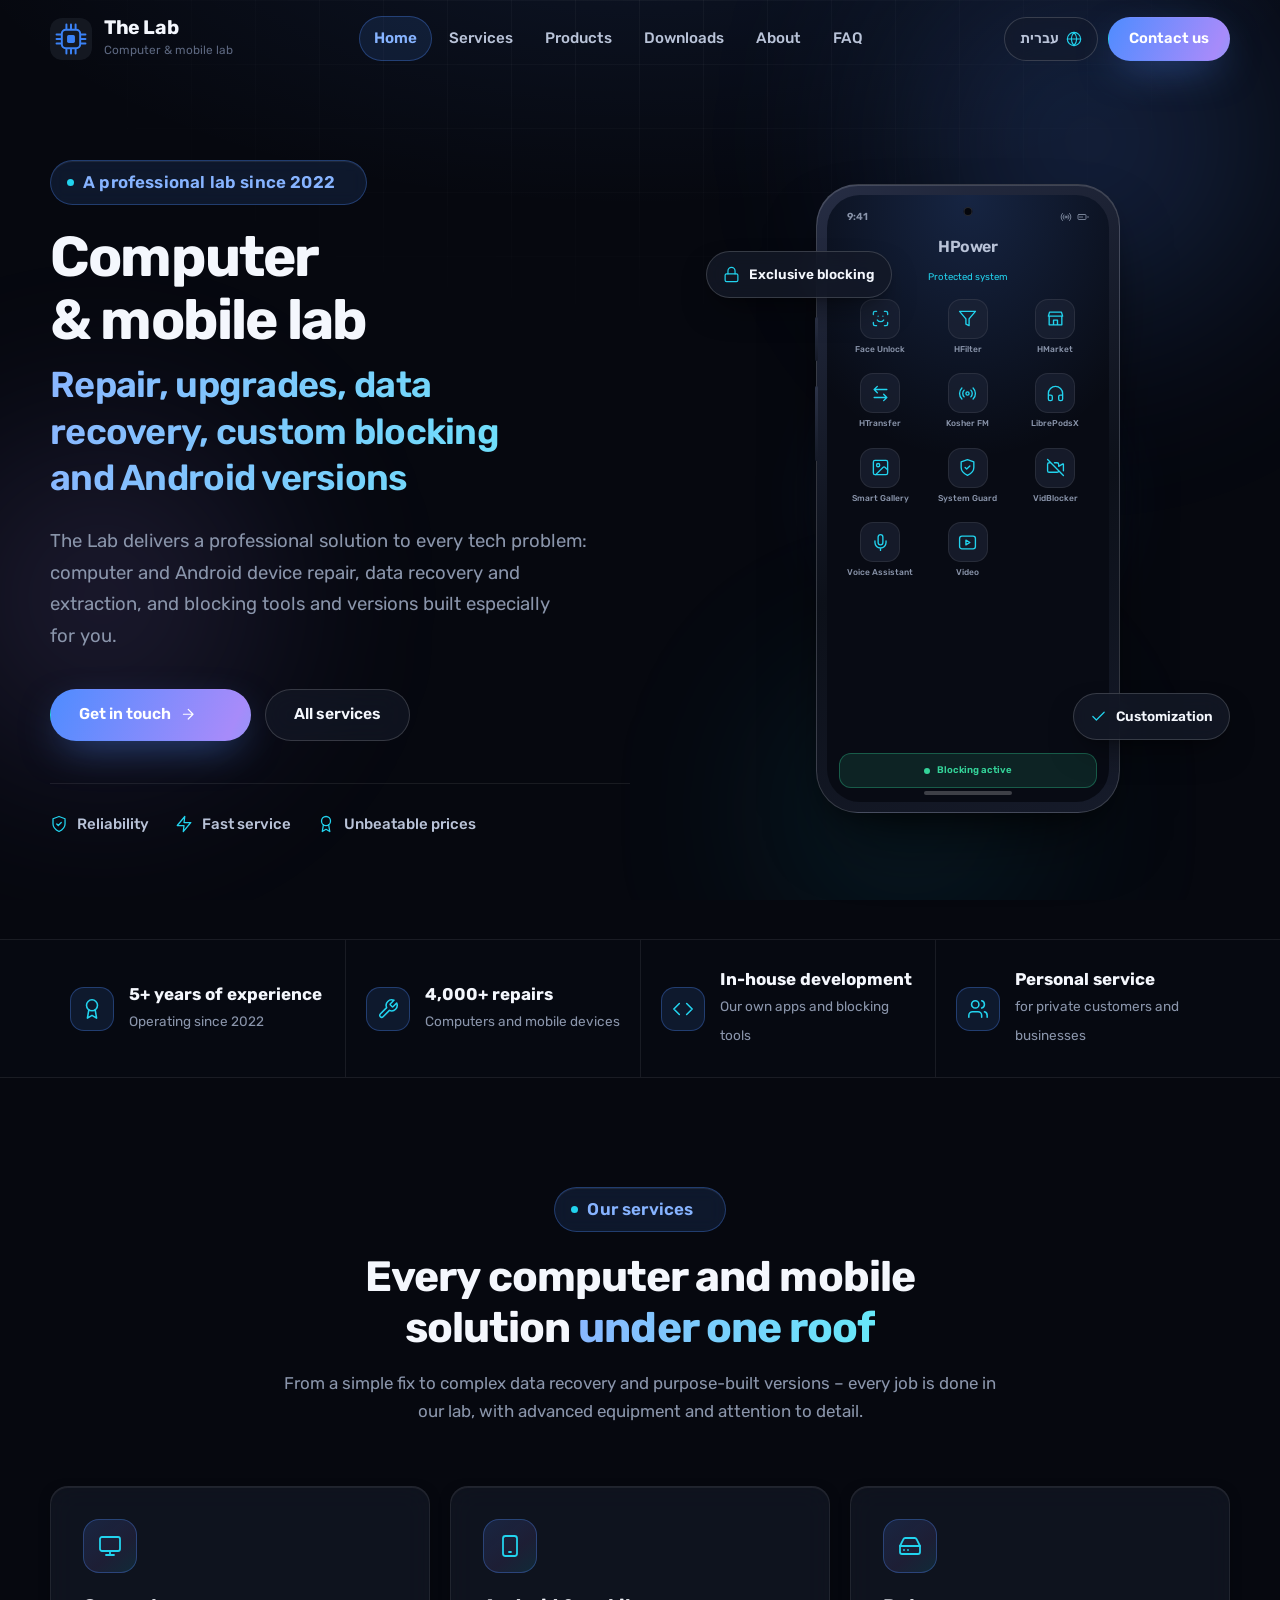
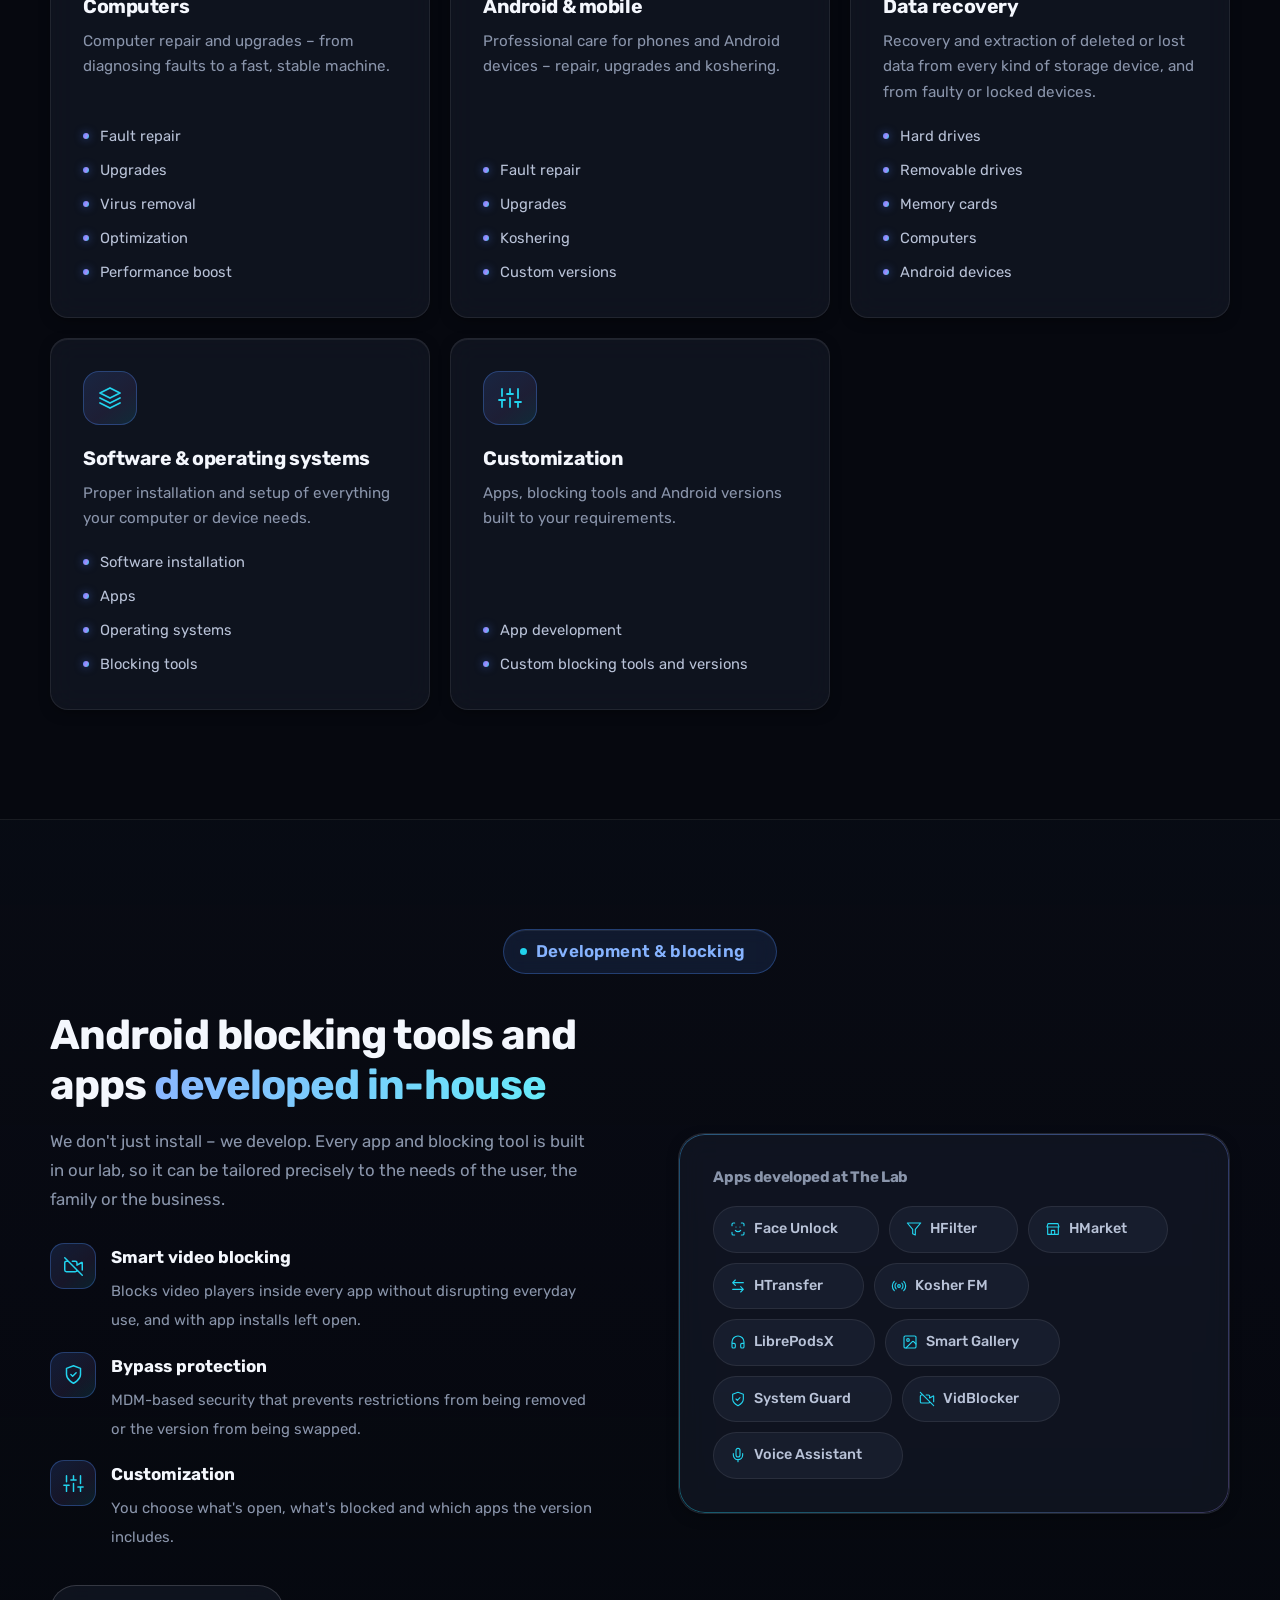
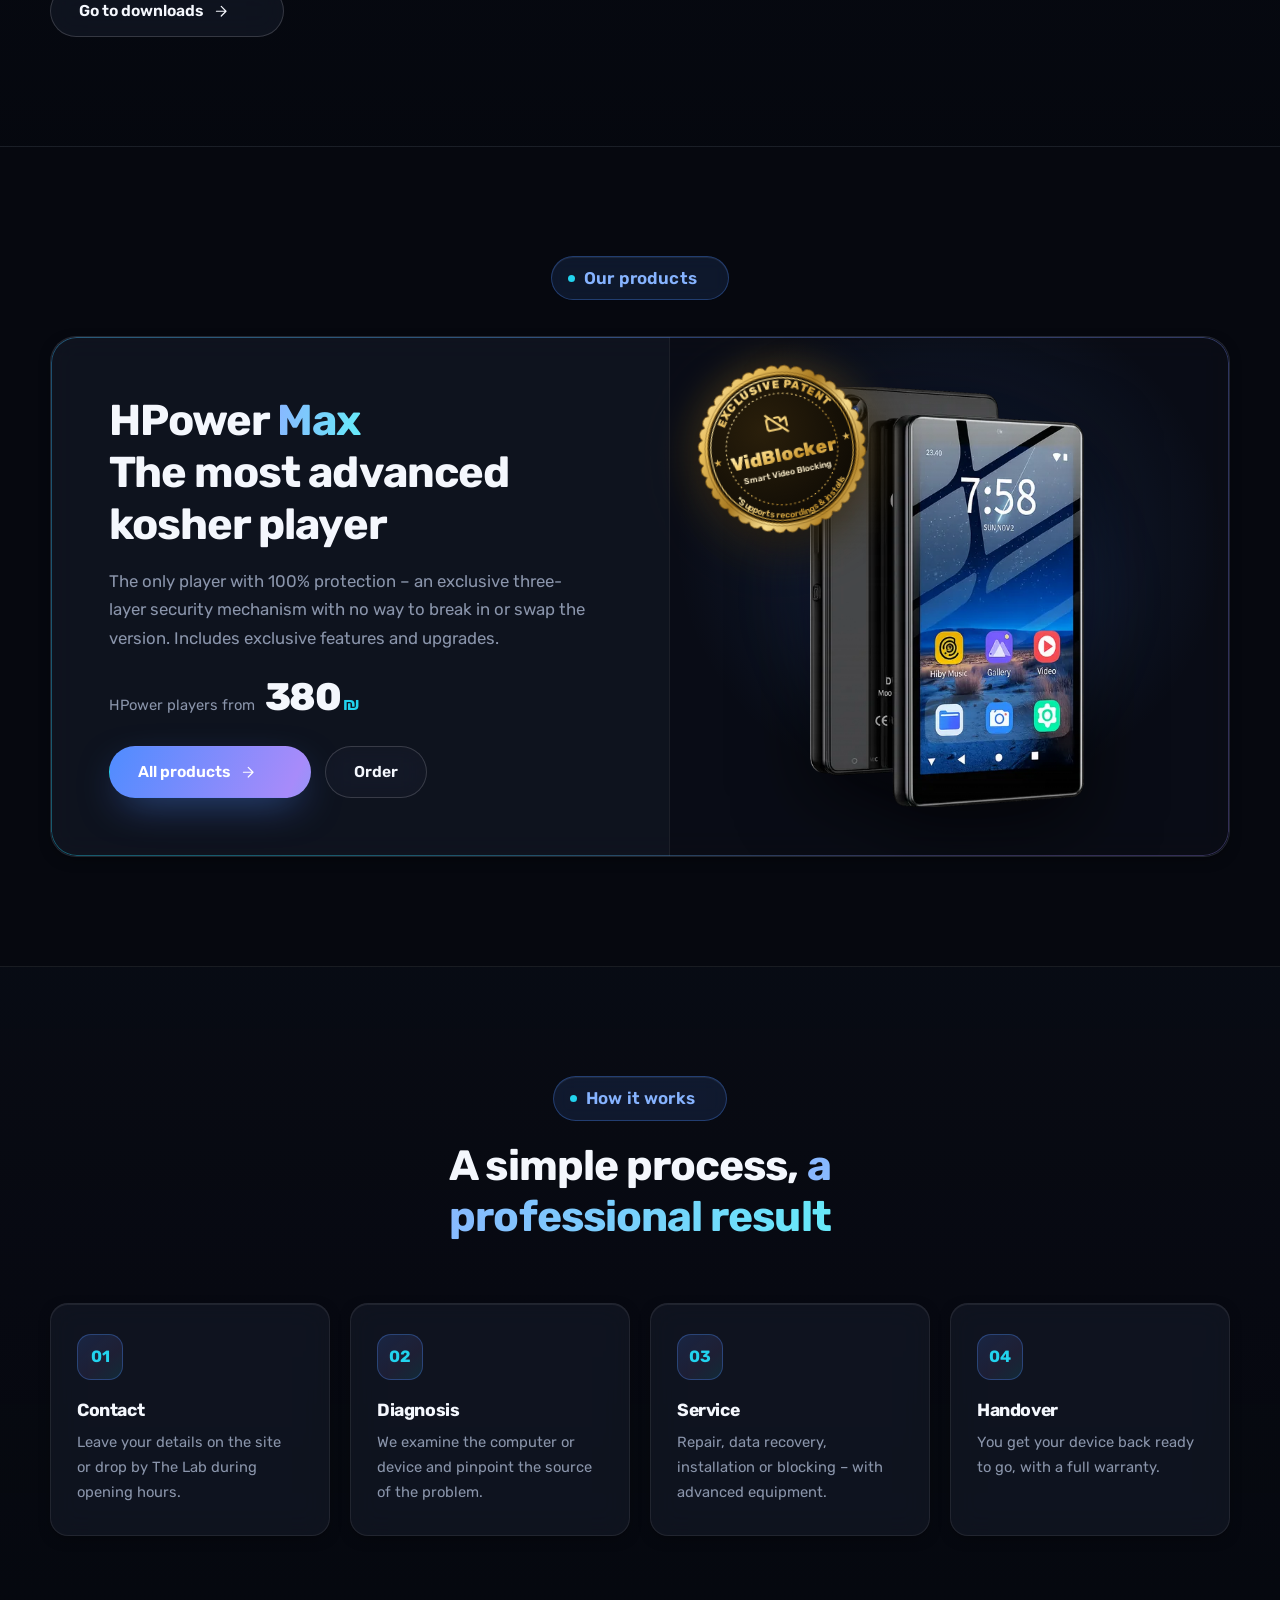
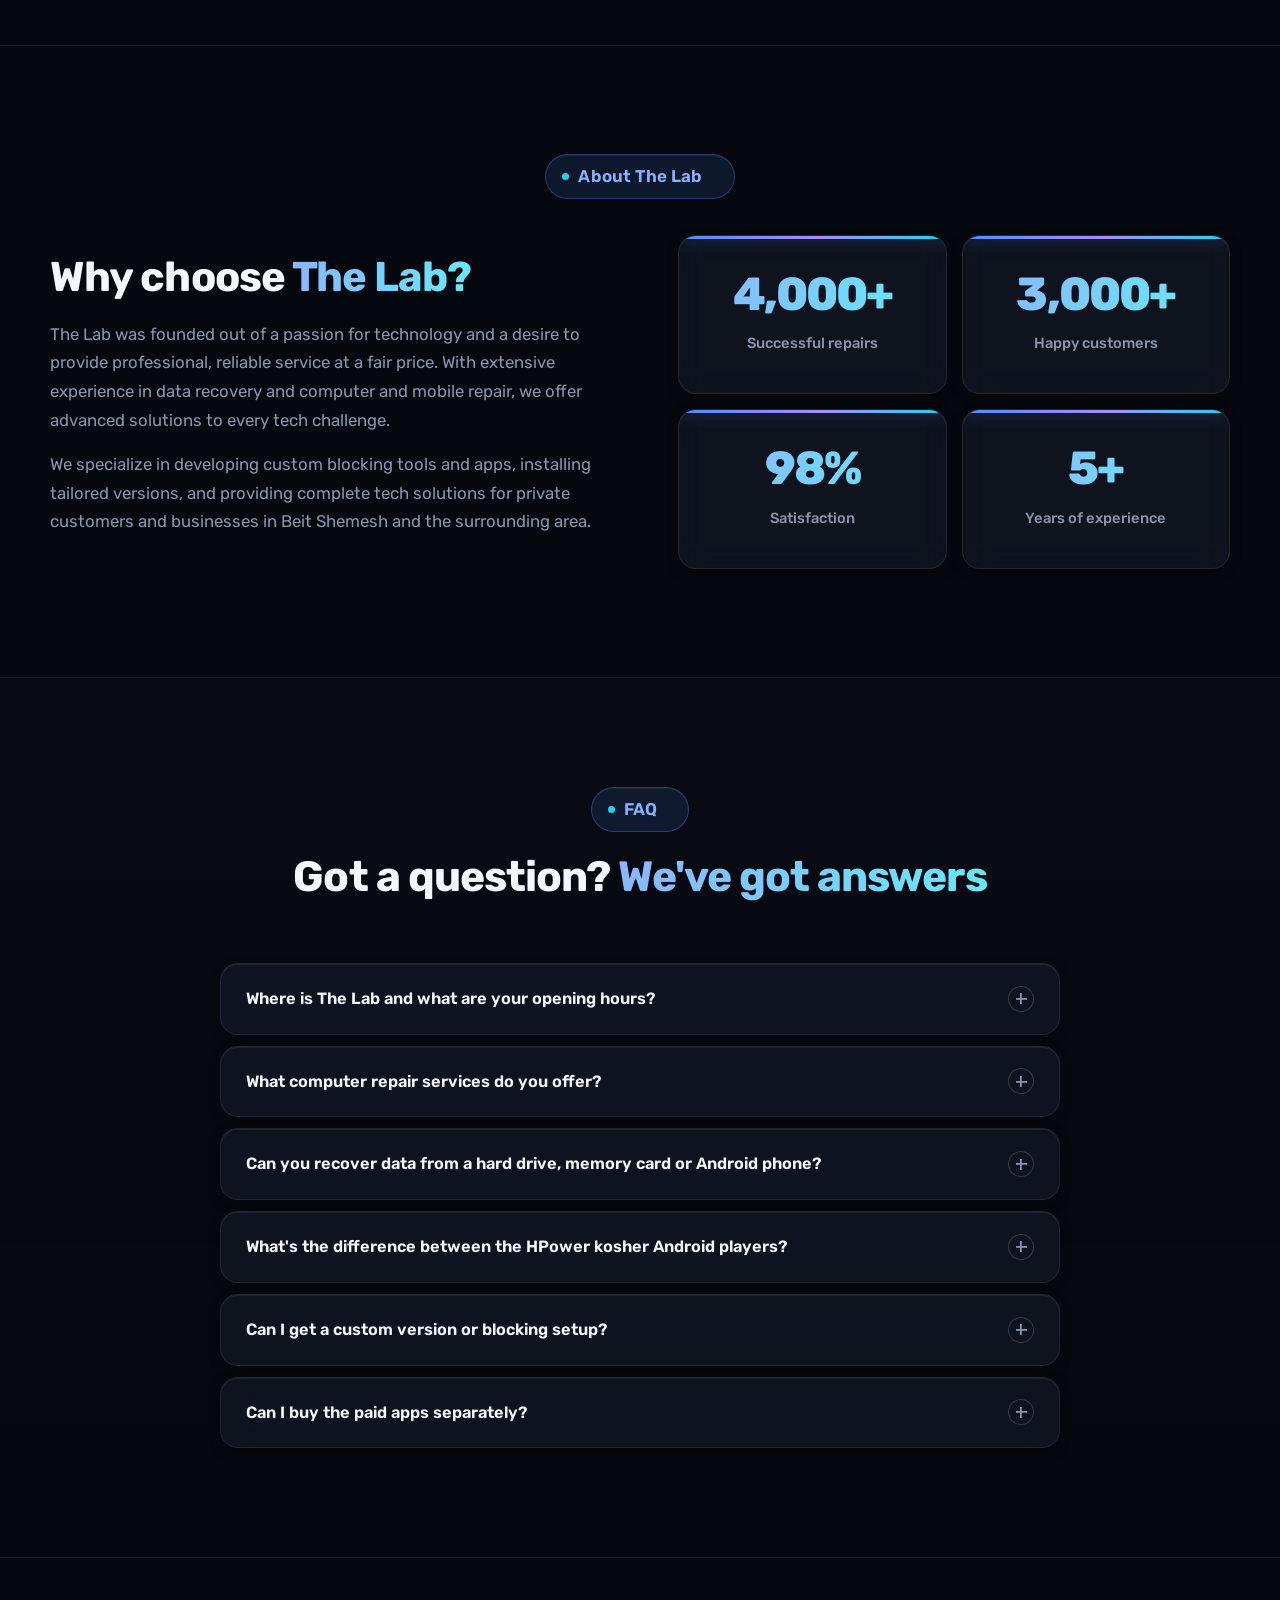
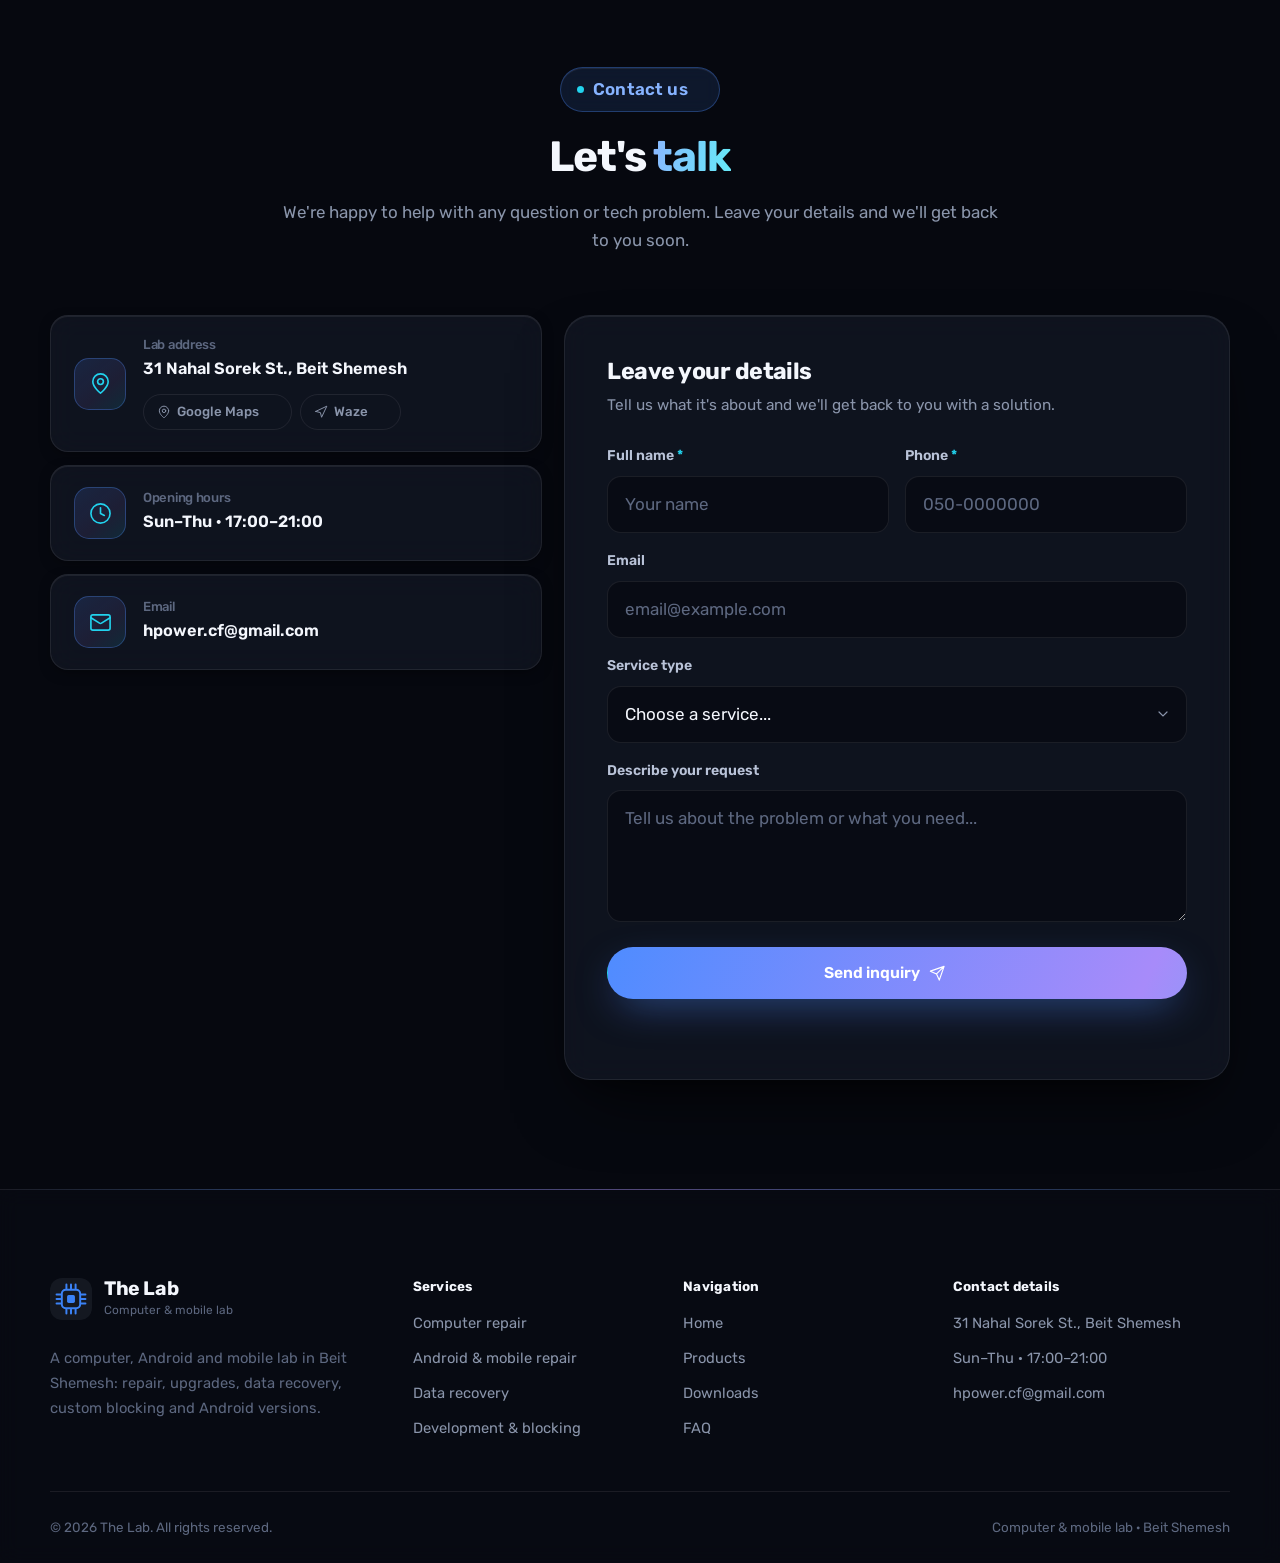
==== commit 76167e8a: "Add VidBlocker seal to HPower Max showcase on home pages Same gold rosette stamp as the products pag" ====
--- a/en/index.html
+++ b/en/index.html
@@ -420,6 +420,29 @@
           </div>
           <div class="showcase-media">
             <img src="../assets/img/hpower-max-400.webp" srcset="../assets/img/hpower-max-400.webp 400w, ../assets/img/hpower-max-600.webp 600w" sizes="300px" width="400" height="600" loading="lazy" decoding="async" alt="HPower Max kosher Android player">
+            <div class="patent-seal" role="img" aria-label="Exclusive patent: VidBlocker – smart video blocking, with support for recordings and app installs">
+              <svg viewBox="0 0 200 200" aria-hidden="true">
+                <defs>
+                  <radialGradient id="seal-face" cx="40%" cy="35%" r="75%"><stop offset="0" stop-color="#2a1f0b"/><stop offset="1" stop-color="#0c0904"/></radialGradient>
+                  <linearGradient id="seal-gold" x1="0" y1="0" x2="1" y2="1"><stop offset="0" stop-color="#fff3c4"/><stop offset=".35" stop-color="#f5d27a"/><stop offset=".7" stop-color="#c9962e"/><stop offset="1" stop-color="#f5d27a"/></linearGradient>
+                  <linearGradient id="seal-rim" x1="0" y1="0" x2="1" y2="1"><stop offset="0" stop-color="#fff6d2"/><stop offset=".22" stop-color="#e9bf5c"/><stop offset=".45" stop-color="#a87a22"/><stop offset=".62" stop-color="#f7dc8c"/><stop offset=".8" stop-color="#b8892c"/><stop offset="1" stop-color="#fbe7a6"/></linearGradient>
+                  <path id="seal-arc-top" d="M 32,100 A 68,68 0 0 1 168,100"/>
+                  <path id="seal-arc-bot" d="M 23,100 A 77,77 0 0 0 177,100"/>
+                </defs>
+                <path class="seal-rim" d="M100.0,11.0A7.8 7.8 0 0 1 113.9,12.1A7.8 7.8 0 0 1 127.5,15.4A7.8 7.8 0 0 1 140.4,20.7A7.8 7.8 0 0 1 152.3,28.0A7.8 7.8 0 0 1 162.9,37.1A7.8 7.8 0 0 1 172.0,47.7A7.8 7.8 0 0 1 179.3,59.6A7.8 7.8 0 0 1 184.6,72.5A7.8 7.8 0 0 1 187.9,86.1A7.8 7.8 0 0 1 189.0,100.0A7.8 7.8 0 0 1 187.9,113.9A7.8 7.8 0 0 1 184.6,127.5A7.8 7.8 0 0 1 179.3,140.4A7.8 7.8 0 0 1 172.0,152.3A7.8 7.8 0 0 1 162.9,162.9A7.8 7.8 0 0 1 152.3,172.0A7.8 7.8 0 0 1 140.4,179.3A7.8 7.8 0 0 1 127.5,184.6A7.8 7.8 0 0 1 113.9,187.9A7.8 7.8 0 0 1 100.0,189.0A7.8 7.8 0 0 1 86.1,187.9A7.8 7.8 0 0 1 72.5,184.6A7.8 7.8 0 0 1 59.6,179.3A7.8 7.8 0 0 1 47.7,172.0A7.8 7.8 0 0 1 37.1,162.9A7.8 7.8 0 0 1 28.0,152.3A7.8 7.8 0 0 1 20.7,140.4A7.8 7.8 0 0 1 15.4,127.5A7.8 7.8 0 0 1 12.1,113.9A7.8 7.8 0 0 1 11.0,100.0A7.8 7.8 0 0 1 12.1,86.1A7.8 7.8 0 0 1 15.4,72.5A7.8 7.8 0 0 1 20.7,59.6A7.8 7.8 0 0 1 28.0,47.7A7.8 7.8 0 0 1 37.1,37.1A7.8 7.8 0 0 1 47.7,28.0A7.8 7.8 0 0 1 59.6,20.7A7.8 7.8 0 0 1 72.5,15.4A7.8 7.8 0 0 1 86.1,12.1A7.8 7.8 0 0 1 100.0,11.0Z"/>
+                <circle class="seal-rim-line" cx="100" cy="100" r="85.5"/>
+                <circle class="seal-face" cx="100" cy="100" r="82"/>
+                <circle class="seal-ring" cx="100" cy="100" r="79" stroke-width="1.2"/>
+                <circle class="seal-ring dotted" cx="100" cy="100" r="62" stroke-width="1.2"/>
+                <text class="seal-arc seal-arc-top"><textPath href="#seal-arc-top" startOffset="50%">EXCLUSIVE PATENT</textPath></text>
+                <text class="seal-arc seal-arc-bot"><textPath href="#seal-arc-bot" startOffset="50%">*Supports recordings &amp; installs</textPath></text>
+                <text class="seal-star" x="27" y="104">★</text>
+                <text class="seal-star" x="173" y="104">★</text>
+                <use class="seal-icon" href="#i-video-off" x="87" y="58" width="26" height="26"/>
+                <text class="seal-title" x="100" y="113">VidBlocker</text>
+                <text class="seal-sub" x="100" y="130">Smart Video Blocking</text>
+              </svg>
+            </div>
           </div>
         </div>
       </div>
--- a/assets/css/style.css
+++ b/assets/css/style.css
@@ -842,6 +842,46 @@
 .featured-text > p { color: var(--text-muted); font-size: 1.03rem; margin-bottom: 22px; }
 .featured-text .ticks { margin: 0 0 26px; }
 .featured-buy { display: flex; align-items: center; gap: 18px; flex-wrap: wrap; }
+
+/* חותמת יוקרה עגולה — פטנט VidBlocker */
+.patent-seal {
+  --gold-2: #f5d27a; --gold-3: #c9962e;
+  position: absolute; z-index: 3; inset-block-start: 22px; inset-inline-end: 22px;
+  width: clamp(140px, 15vw, 180px); aspect-ratio: 1;
+  transform: rotate(12deg);
+  filter: drop-shadow(0 14px 22px rgba(0, 0, 0, 0.55)) drop-shadow(0 0 18px rgba(201, 150, 46, 0.35));
+  animation: seal-in 0.9s cubic-bezier(.2, 1.4, .4, 1) 0.4s both;
+}
+[dir="ltr"] .patent-seal { transform: rotate(-12deg); }
+.patent-seal svg { position: relative; display: block; width: 100%; height: 100%; overflow: visible; }
+/* מסגרת רוזטה מזהב מלוטש — מסתובבת לאט כך שהברק נע עליה */
+.seal-rim {
+  fill: url(#seal-rim); stroke: #7a5414; stroke-width: 0.8;
+  transform-box: view-box; transform-origin: 50% 50%; animation: seal-turn 30s linear infinite;
+}
+.seal-rim-line { fill: none; stroke: rgba(90, 60, 10, 0.55); stroke-width: 0.8; }
+.seal-face { fill: url(#seal-face); stroke: #5c3f0c; stroke-width: 1.4; }
+.seal-ring { fill: none; stroke: url(#seal-gold); }
+.seal-ring.dotted { stroke-dasharray: 1 4; stroke-linecap: round; }
+.patent-seal text { fill: url(#seal-gold); font-family: inherit; text-anchor: middle; }
+.seal-arc-top { font-size: 14px; font-weight: 800; letter-spacing: 1.5px; }
+.seal-arc-bot { font-size: 10.5px; font-weight: 600; }
+.seal-star { font-size: 11px; }
+.seal-icon { fill: none; stroke: var(--gold-2); stroke-width: 2.2; stroke-linecap: round; stroke-linejoin: round; }
+.patent-seal .seal-title { font-size: 21px; font-weight: 800; }
+.patent-seal .seal-sub { fill: #f3e6c4; font-size: 11.5px; font-weight: 600; }
+/* באנגלית הטקסט ארוך יותר — מקטינים כדי שיישב בתוך הטבעת */
+:lang(en) .seal-arc-top { font-size: 12.5px; letter-spacing: 1px; }
+:lang(en) .seal-arc-bot { font-size: 9.5px; }
+:lang(en) .patent-seal .seal-sub { font-size: 9.4px; }
+@keyframes seal-turn { to { transform: rotate(360deg); } }
+@keyframes seal-in { from { opacity: 0; scale: 1.6; } }
+/* בדף הראשי התמונה בצד השני של הבועה — החותמת עוברת לצד הפנימי (לכיוון הטקסט) */
+.showcase-media .patent-seal { inset-inline-end: auto; inset-inline-start: 22px; }
+@media (max-width: 640px) {
+  .patent-seal { width: 132px; inset-block-start: 14px; inset-inline-end: 12px; }
+  .showcase-media .patent-seal { inset-inline-end: auto; inset-inline-start: 12px; }
+}
 
 .badge {
   display: inline-flex; align-items: center; justify-content: center; gap: 6px; padding: 5px 12px; border-radius: 999px;
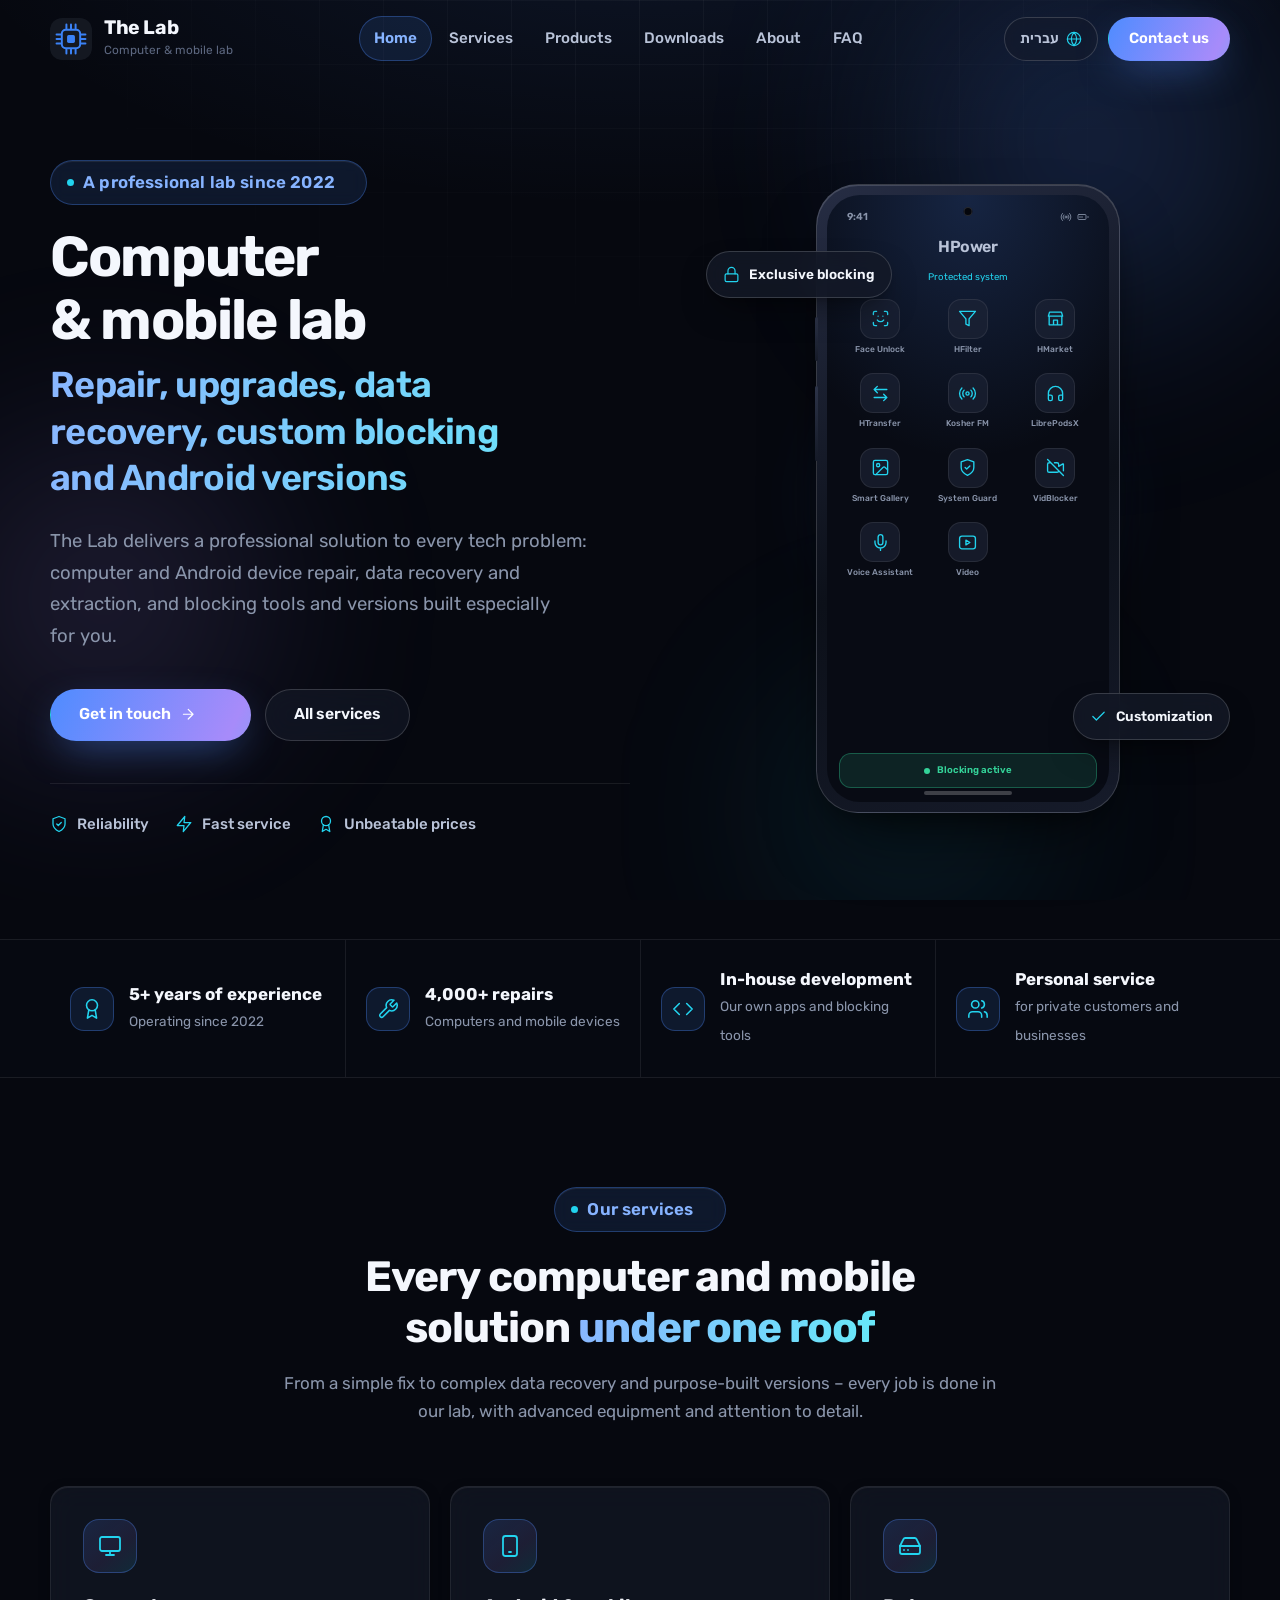
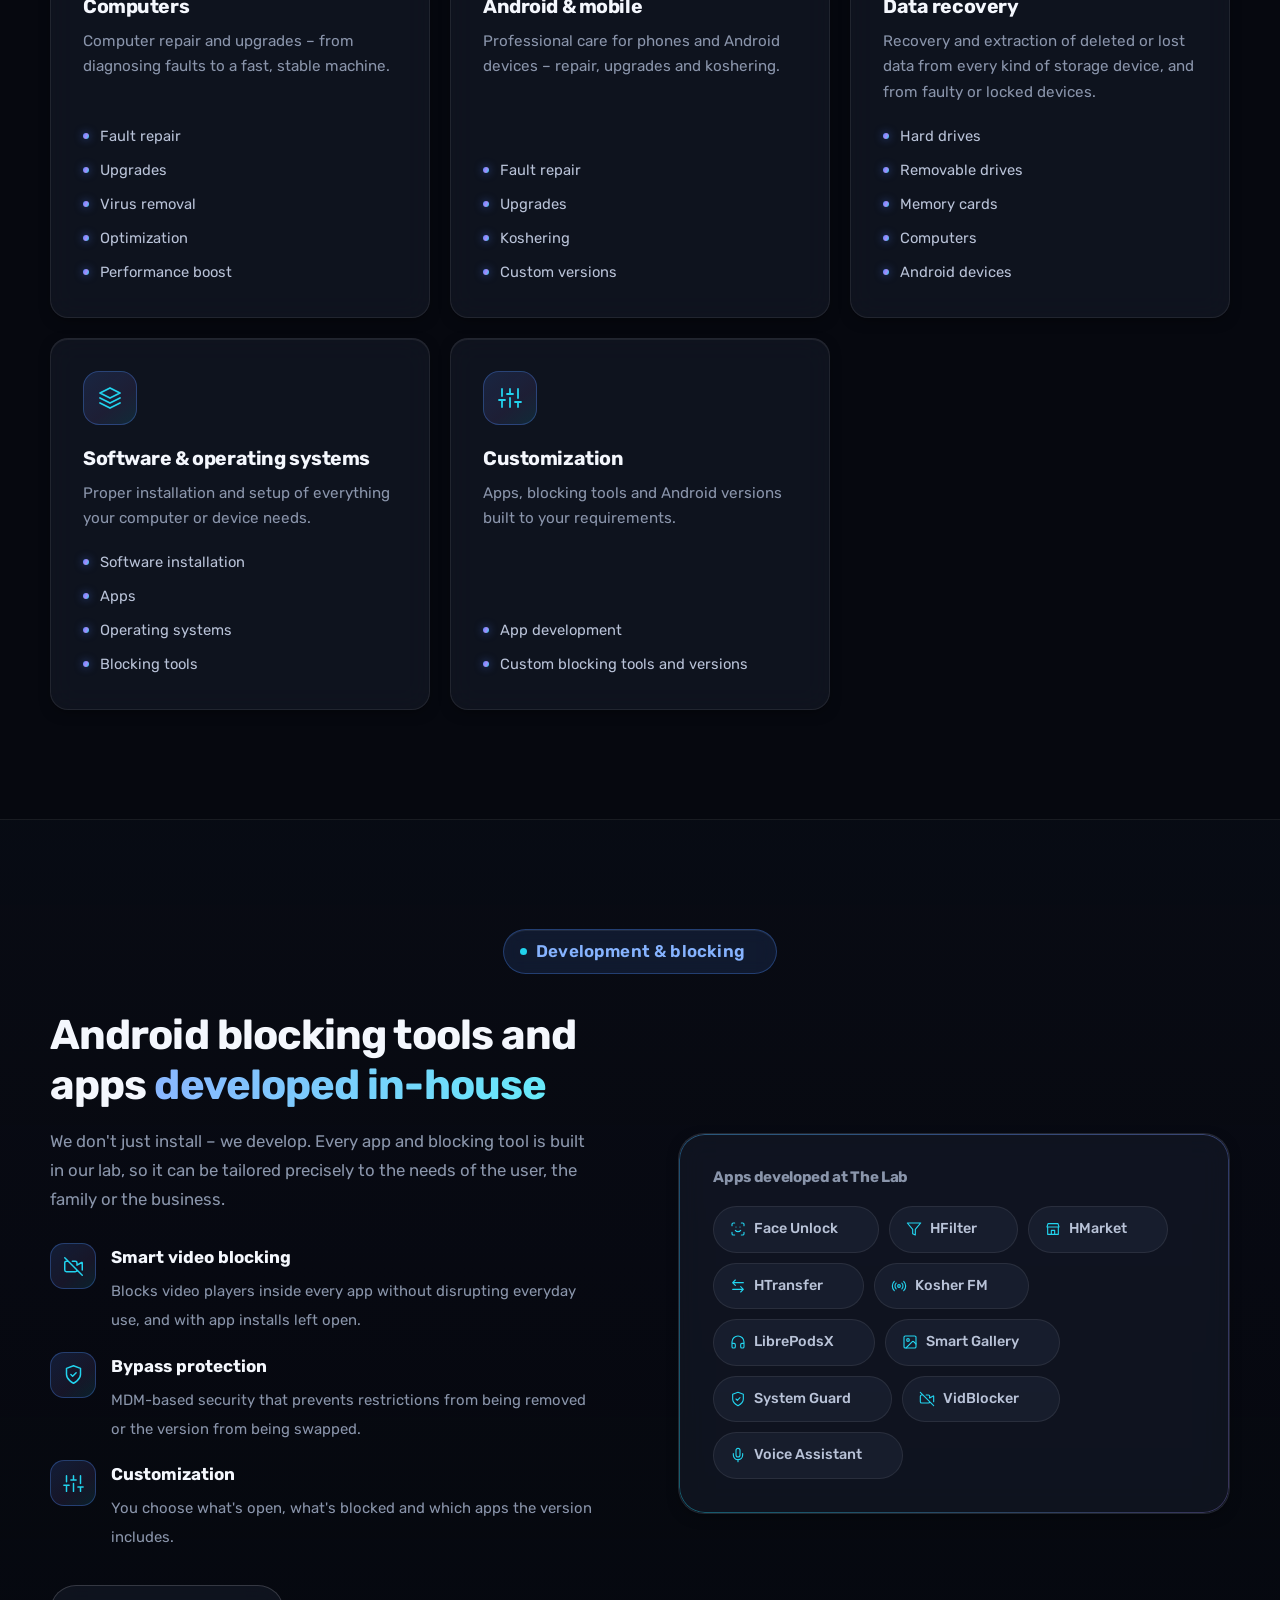
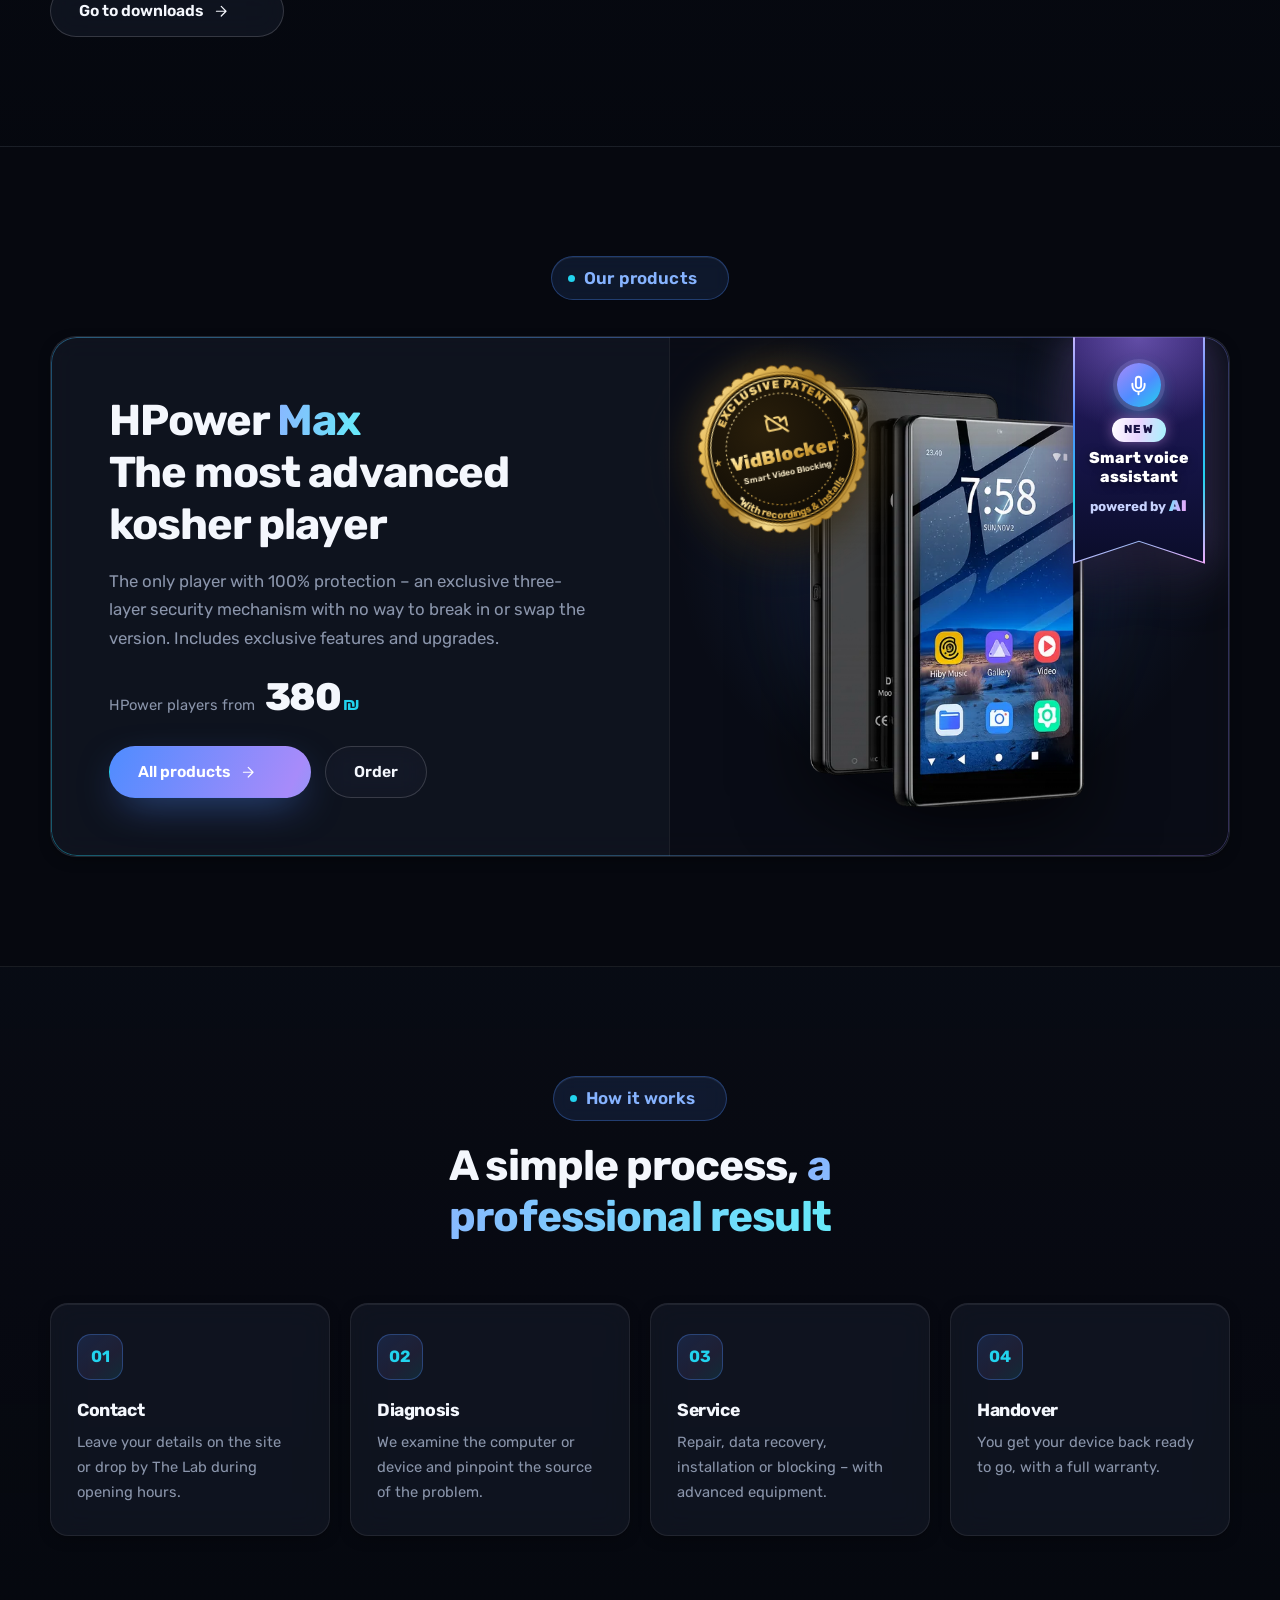
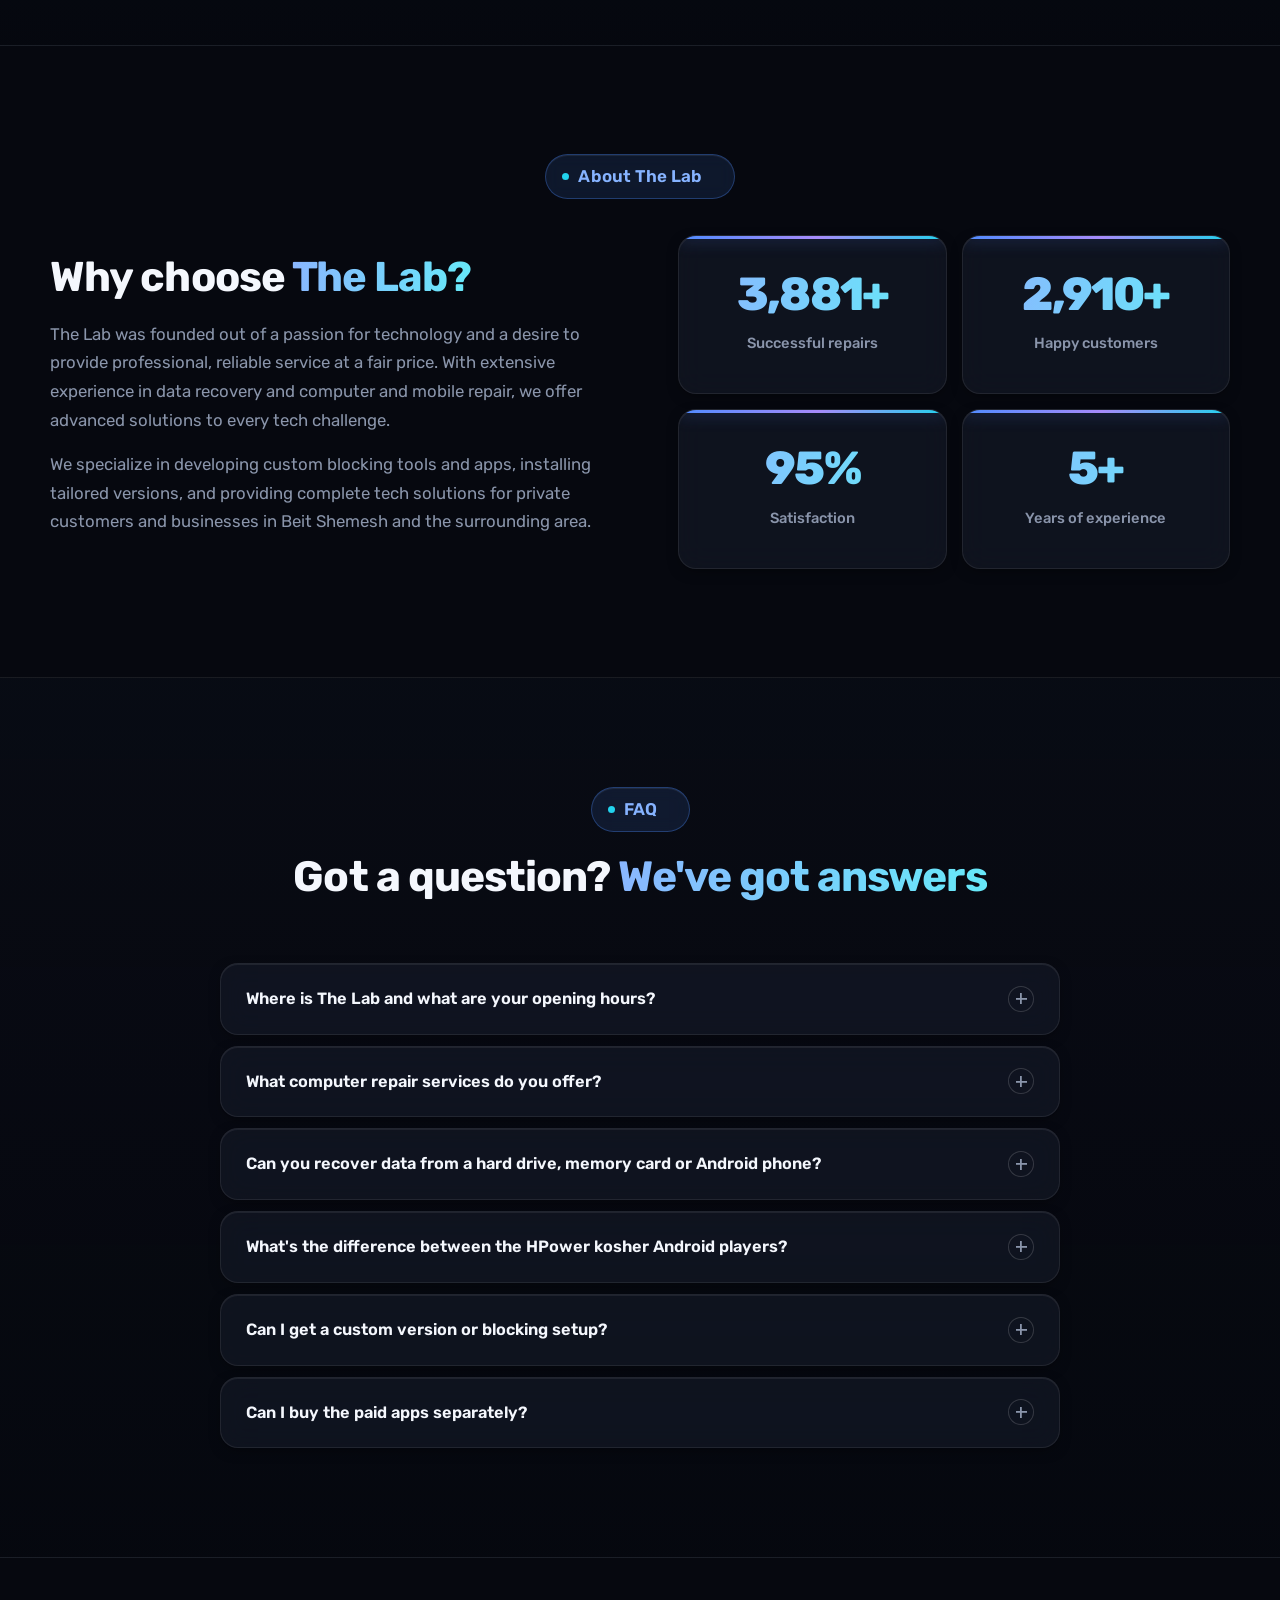
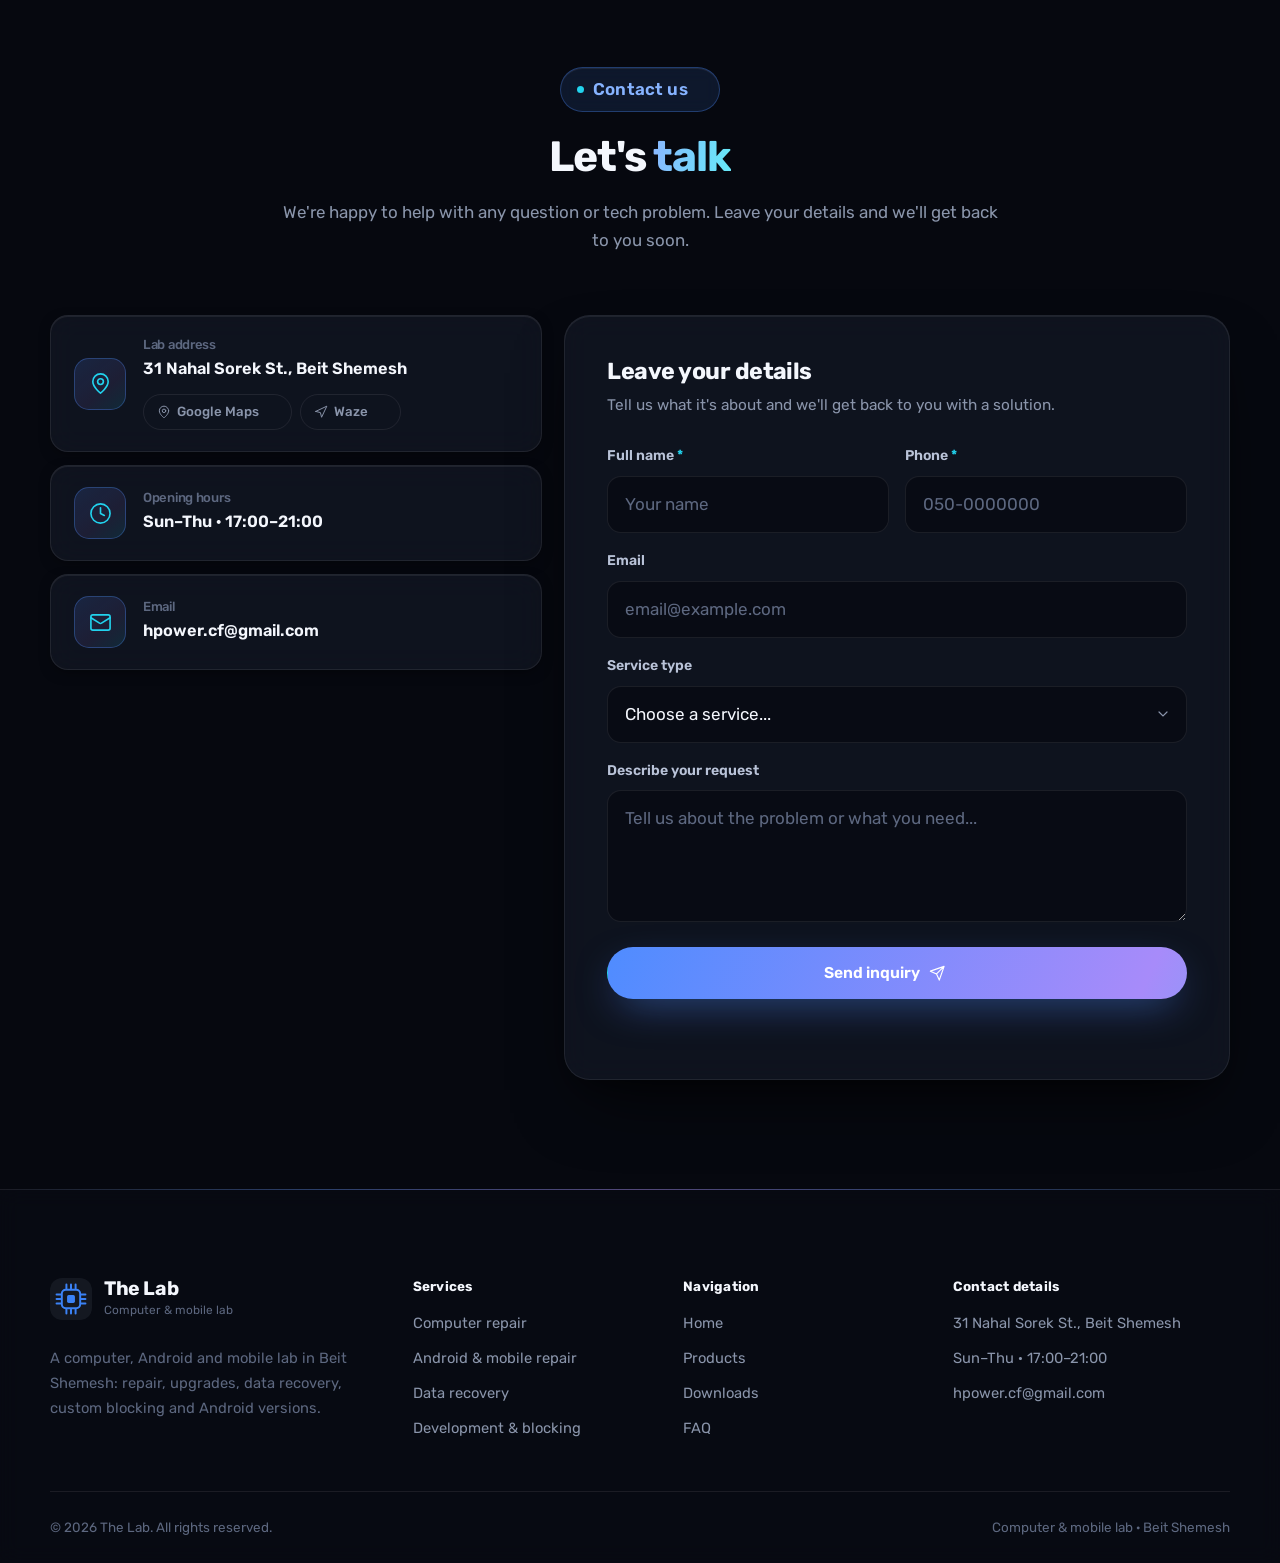
==== commit 9437e646: "Add AI voice assistant pennant and update downloads apps - Hanging "new: smart AI voice assistant" p" ====
--- a/en/index.html
+++ b/en/index.html
@@ -419,8 +419,16 @@
             </div>
           </div>
           <div class="showcase-media">
+            <div class="ai-pennant" role="img" aria-label="New: smart voice assistant powered by AI">
+              <div class="ai-pennant-body">
+                <span class="ai-pennant-icon" aria-hidden="true"><svg class="icon"><use href="#i-mic"/></svg></span>
+                <span class="ai-pennant-new">New</span>
+                <span class="ai-pennant-title">Smart voice<br>assistant</span>
+                <span class="ai-pennant-ai">powered by <b>AI</b></span>
+              </div>
+            </div>
             <img src="../assets/img/hpower-max-400.webp" srcset="../assets/img/hpower-max-400.webp 400w, ../assets/img/hpower-max-600.webp 600w" sizes="300px" width="400" height="600" loading="lazy" decoding="async" alt="HPower Max kosher Android player">
-            <div class="patent-seal" role="img" aria-label="Exclusive patent: VidBlocker – smart video blocking, with support for recordings and app installs">
+            <div class="patent-seal" role="img" aria-label="Exclusive patent: VidBlocker – smart video blocking, with recordings and app installs">
               <svg viewBox="0 0 200 200" aria-hidden="true">
                 <defs>
                   <radialGradient id="seal-face" cx="40%" cy="35%" r="75%"><stop offset="0" stop-color="#2a1f0b"/><stop offset="1" stop-color="#0c0904"/></radialGradient>
@@ -435,7 +443,7 @@
                 <circle class="seal-ring" cx="100" cy="100" r="79" stroke-width="1.2"/>
                 <circle class="seal-ring dotted" cx="100" cy="100" r="62" stroke-width="1.2"/>
                 <text class="seal-arc seal-arc-top"><textPath href="#seal-arc-top" startOffset="50%">EXCLUSIVE PATENT</textPath></text>
-                <text class="seal-arc seal-arc-bot"><textPath href="#seal-arc-bot" startOffset="50%">*Supports recordings &amp; installs</textPath></text>
+                <text class="seal-arc seal-arc-bot"><textPath href="#seal-arc-bot" startOffset="50%">*With recordings &amp; installs</textPath></text>
                 <text class="seal-star" x="27" y="104">★</text>
                 <text class="seal-star" x="173" y="104">★</text>
                 <use class="seal-icon" href="#i-video-off" x="87" y="58" width="26" height="26"/>
--- a/assets/css/style.css
+++ b/assets/css/style.css
@@ -843,6 +843,75 @@
 .featured-text .ticks { margin: 0 0 26px; }
 .featured-buy { display: flex; align-items: center; gap: 18px; flex-wrap: wrap; }
 
+/* דגלון יוקרה תלוי — עוזר קולי AI חדש, יורד מהקצה העליון של הבועה */
+.ai-pennant {
+  position: absolute; z-index: 4; inset-block-start: 0; inset-inline-end: clamp(26px, 4vw, 52px);
+  width: 132px; transform-origin: 50% 0;
+  filter: drop-shadow(0 18px 24px rgba(0, 0, 0, 0.55)) drop-shadow(0 0 20px rgba(167, 139, 250, 0.4));
+  animation: pennant-drop 1.2s cubic-bezier(.25, 1.45, .45, 1) 0.5s both, pennant-sway 7s ease-in-out 1.9s infinite;
+}
+.ai-pennant-body {
+  --notch: 22px;
+  position: relative; isolation: isolate; overflow: hidden;
+  display: flex; flex-direction: column; align-items: center; gap: 7px;
+  padding: 26px 12px calc(var(--notch) + 22px); text-align: center;
+  /* מסגרת קשת-בענן: הרקע הוא הגבול, ‎::before הוא הפנים הכהה */
+  background: linear-gradient(170deg, #c4b5fd, #4f8cff 35%, #22d3ee 65%, #f0abfc);
+  clip-path: polygon(0 0, 100% 0, 100% 100%, 50% calc(100% - var(--notch)), 0 100%);
+}
+.ai-pennant-body::before {
+  content: ""; position: absolute; inset: 0 2px 2px; z-index: -2;
+  background:
+    radial-gradient(120% 60% at 50% 0, rgba(167, 139, 250, 0.45), transparent 70%),
+    linear-gradient(180deg, #2a1b63, #151446 55%, #0b0d2a);
+  clip-path: polygon(0 0, 100% 0, 100% 100%, 50% calc(100% - var(--notch) + 1px), 0 100%);
+}
+/* ברק שחולף מלמעלה למטה */
+.ai-pennant-body::after {
+  content: ""; position: absolute; inset: -40% 0; z-index: -1; pointer-events: none;
+  background: linear-gradient(170deg, transparent 38%, rgba(255, 255, 255, 0.2) 50%, transparent 62%);
+  transform: translateY(-70%); animation: pennant-shine 6s ease-in-out 2.2s infinite;
+}
+.ai-pennant-icon {
+  display: grid; place-items: center; width: 44px; height: 44px; border-radius: 50%;
+  background: linear-gradient(140deg, #a78bfa, #4f8cff 55%, #22d3ee);
+  box-shadow: 0 0 0 4px rgba(196, 181, 253, 0.16), 0 6px 16px rgba(34, 211, 238, 0.35);
+  animation: pennant-pulse 2.6s ease-in-out infinite;
+}
+.ai-pennant-icon .icon { width: 21px; height: 21px; stroke: #fff; stroke-width: 2.2; }
+.ai-pennant-new {
+  margin-top: 4px; padding: 2px 12px; border-radius: 999px;
+  font-size: 0.72rem; font-weight: 800; letter-spacing: 0.12em; text-transform: uppercase;
+  color: #1b1446; background: linear-gradient(100deg, #fff, #e9d5ff 50%, #a5f3fc);
+  box-shadow: 0 0 14px rgba(240, 171, 252, 0.45);
+}
+.ai-pennant-title { font-size: 1.06rem; font-weight: 800; line-height: 1.2; color: #fff; text-shadow: 0 2px 10px rgba(0, 0, 0, 0.5); }
+.ai-pennant-ai { font-size: 0.84rem; font-weight: 700; color: #c7d2fe; }
+.ai-pennant-ai b {
+  font-size: 1.15em; font-weight: 900;
+  background: linear-gradient(100deg, #67e8f9, #c4b5fd 50%, #f0abfc);
+  -webkit-background-clip: text; background-clip: text; color: transparent;
+}
+:lang(en) .ai-pennant-title { font-size: 0.98rem; }
+/* בדף הבית הדגלון יורד בפינה החיצונית של התמונה, והחותמת עוברת לפינה הפנימית */
+.showcase-media .ai-pennant { inset-inline-end: clamp(16px, 2vw, 24px); }
+/* כשהבועה בשני טורים הדגלון יושב מעל צד הטקסט — שומרים לו מקום שהכותרת לא תיכנס מתחתיו */
+@media (min-width: 961px) {
+  .featured-text .badge-row, .featured-text h2 { padding-inline-end: clamp(150px, 15vw, 180px); }
+}
+@keyframes pennant-drop { from { translate: 0 -110%; } }
+@keyframes pennant-sway { 0%, 100% { rotate: -1.2deg; } 50% { rotate: 1.2deg; } }
+@keyframes pennant-shine { 0%, 50% { transform: translateY(-70%); } 100% { transform: translateY(70%); } }
+@keyframes pennant-pulse { 50% { box-shadow: 0 0 0 9px rgba(196, 181, 253, 0), 0 6px 16px rgba(34, 211, 238, 0.35); } }
+@media (max-width: 640px) {
+  .ai-pennant { width: 106px; inset-inline-end: 16px; }
+  .ai-pennant-body { --notch: 16px; gap: 5px; padding: 18px 8px calc(var(--notch) + 16px); }
+  .ai-pennant-icon { width: 36px; height: 36px; }
+  .ai-pennant-icon .icon { width: 18px; height: 18px; }
+  .ai-pennant-title { font-size: 0.9rem; }
+  :lang(en) .ai-pennant-title { font-size: 0.84rem; }
+  .ai-pennant-ai { font-size: 0.74rem; }
+}
 /* חותמת יוקרה עגולה — פטנט VidBlocker */
 .patent-seal {
   --gold-2: #f5d27a; --gold-3: #c9962e;
@@ -865,22 +934,22 @@
 .seal-ring.dotted { stroke-dasharray: 1 4; stroke-linecap: round; }
 .patent-seal text { fill: url(#seal-gold); font-family: inherit; text-anchor: middle; }
 .seal-arc-top { font-size: 14px; font-weight: 800; letter-spacing: 1.5px; }
-.seal-arc-bot { font-size: 10.5px; font-weight: 600; }
+.seal-arc-bot { font-size: 12px; font-weight: 700; }
 .seal-star { font-size: 11px; }
 .seal-icon { fill: none; stroke: var(--gold-2); stroke-width: 2.2; stroke-linecap: round; stroke-linejoin: round; }
 .patent-seal .seal-title { font-size: 21px; font-weight: 800; }
 .patent-seal .seal-sub { fill: #f3e6c4; font-size: 11.5px; font-weight: 600; }
 /* באנגלית הטקסט ארוך יותר — מקטינים כדי שיישב בתוך הטבעת */
 :lang(en) .seal-arc-top { font-size: 12.5px; letter-spacing: 1px; }
-:lang(en) .seal-arc-bot { font-size: 9.5px; }
+:lang(en) .seal-arc-bot { font-size: 11px; }
 :lang(en) .patent-seal .seal-sub { font-size: 9.4px; }
 @keyframes seal-turn { to { transform: rotate(360deg); } }
 @keyframes seal-in { from { opacity: 0; scale: 1.6; } }
-/* בדף הראשי התמונה בצד השני של הבועה — החותמת עוברת לצד הפנימי (לכיוון הטקסט) */
-.showcase-media .patent-seal { inset-inline-end: auto; inset-inline-start: 22px; }
+/* בשתי הבועות החותמת בצד inline-start של התמונה: בדף המוצרים זו הפינה החיצונית, בדף הבית הפנימית (הדגלון בחיצונית) */
+.featured-media .patent-seal, .showcase-media .patent-seal { inset-inline-end: auto; inset-inline-start: 22px; }
 @media (max-width: 640px) {
   .patent-seal { width: 132px; inset-block-start: 14px; inset-inline-end: 12px; }
-  .showcase-media .patent-seal { inset-inline-end: auto; inset-inline-start: 12px; }
+  .featured-media .patent-seal, .showcase-media .patent-seal { inset-inline-end: auto; inset-inline-start: 12px; }
 }
 
 .badge {
@@ -932,6 +1001,7 @@
 .spec-rows li, .feature-rows li { display: flex; align-items: flex-start; gap: 9px; font-size: 0.88rem; line-height: 1.55; color: var(--text-body); }
 .spec-rows li::before, .feature-rows li::before { content: ""; flex-shrink: 0; width: 4px; height: 4px; margin-top: 0.68em; border-radius: 50%; background: var(--text-faint); }
 .feature-rows li::before { background: var(--grad); box-shadow: 0 0 7px rgba(79, 140, 255, 0.6); }
+.feature-rows .feature-new { flex: none; padding: 0 8px; font-size: 0.7rem; margin-top: 2px; }
 
 .more { margin-top: auto; border-top: 1px solid var(--border); margin-bottom: 14px; }
 .more summary {
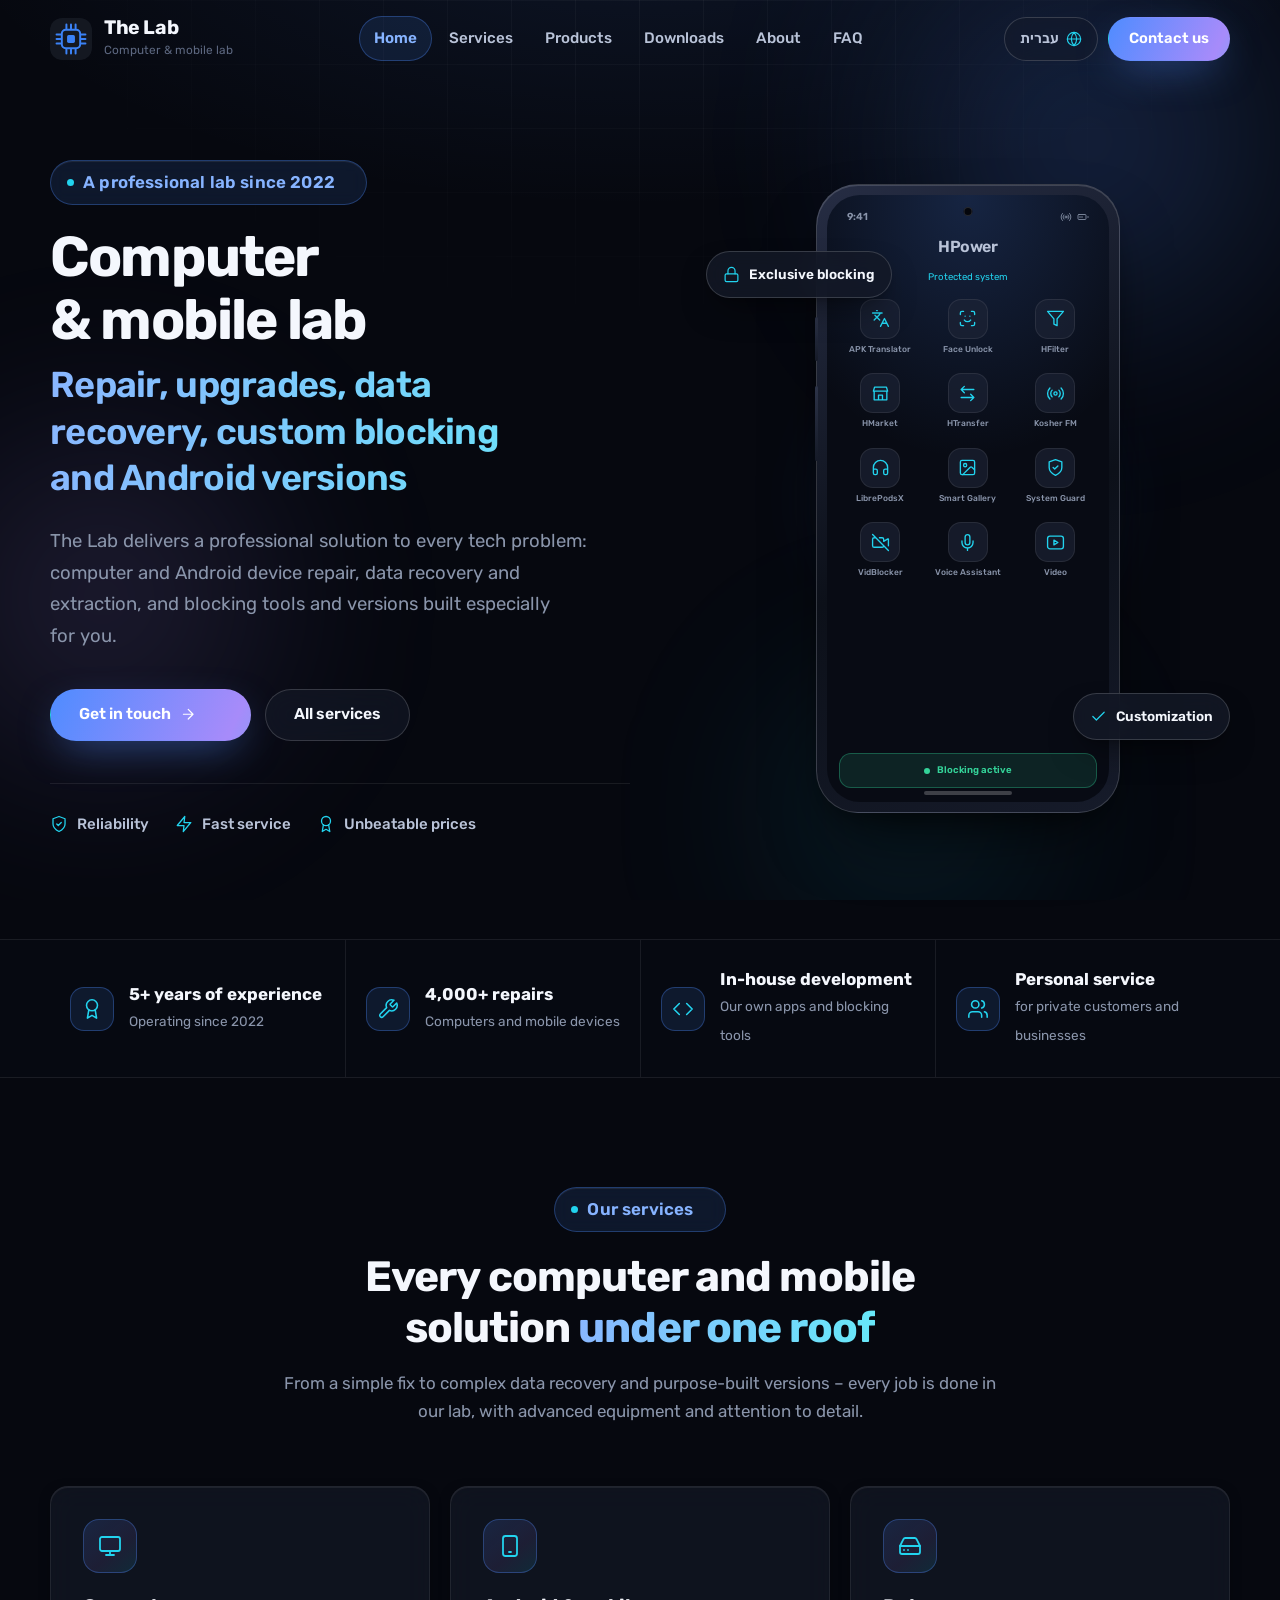
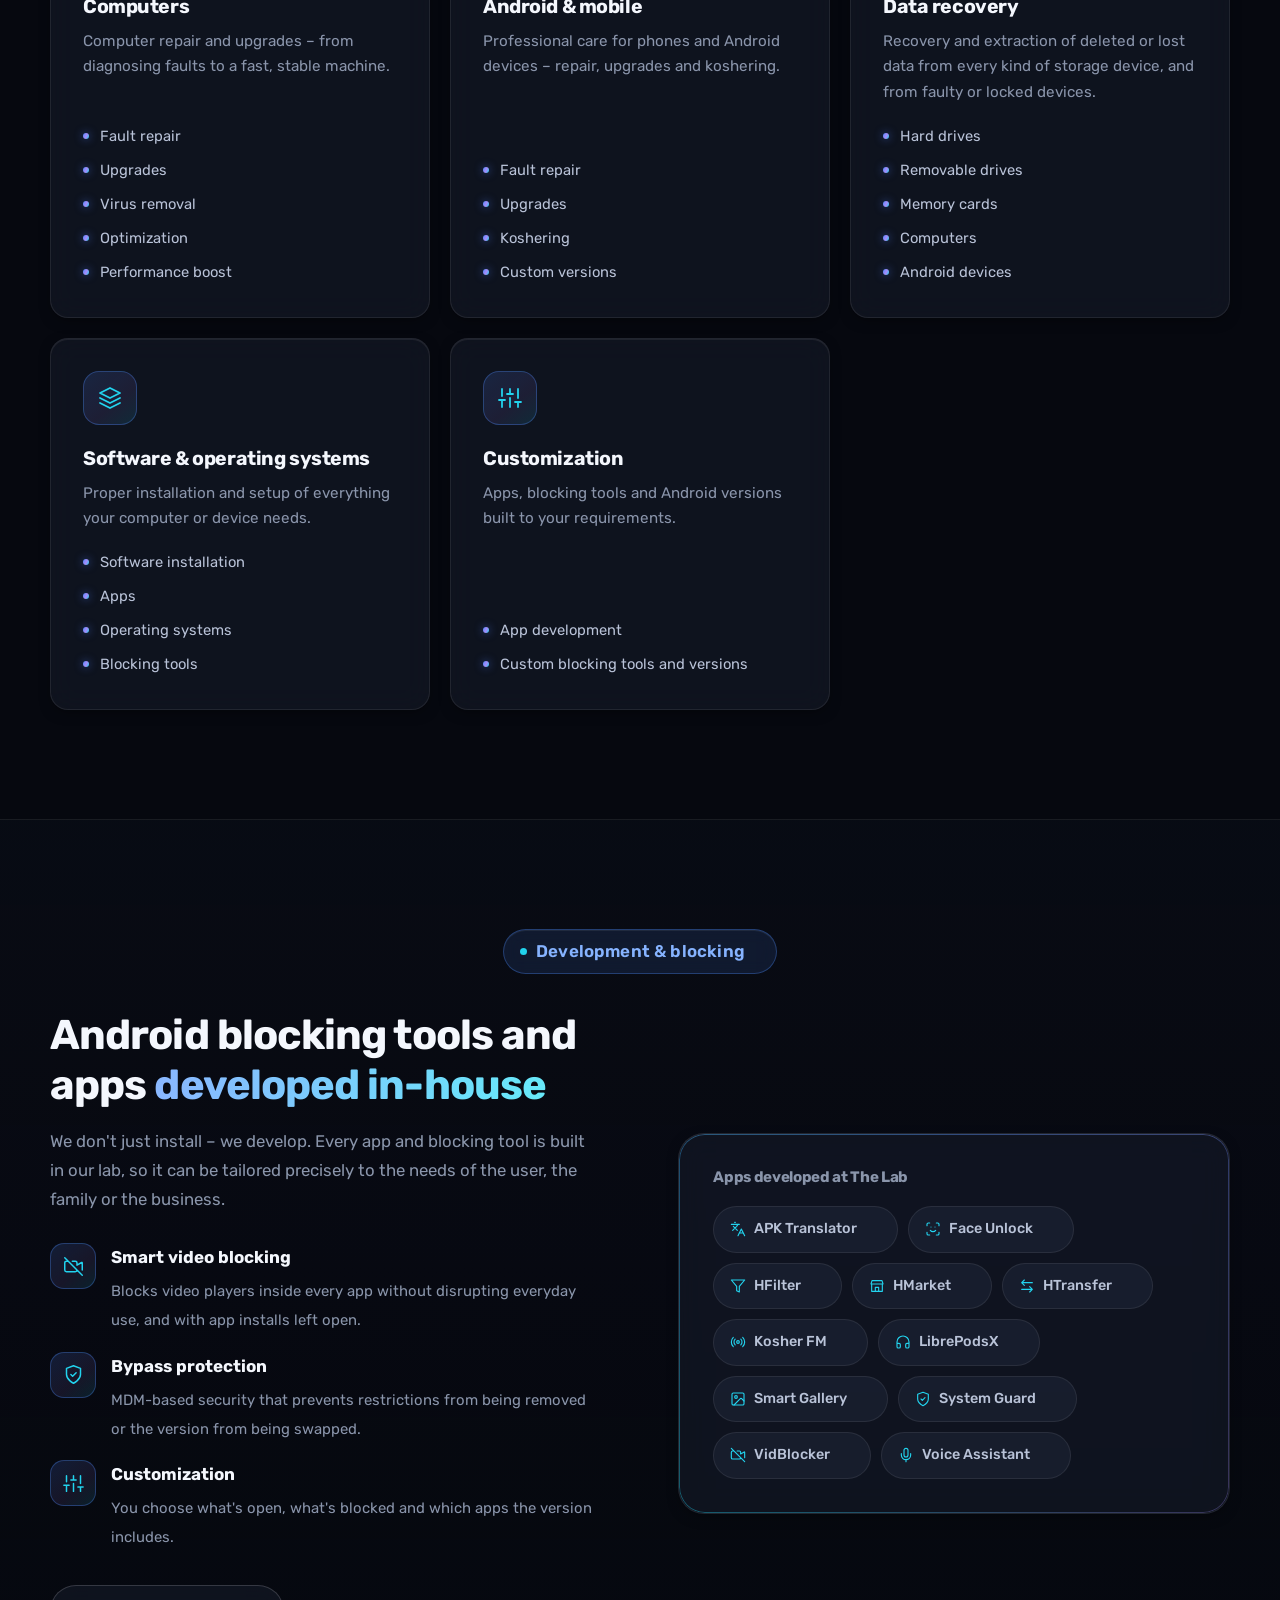
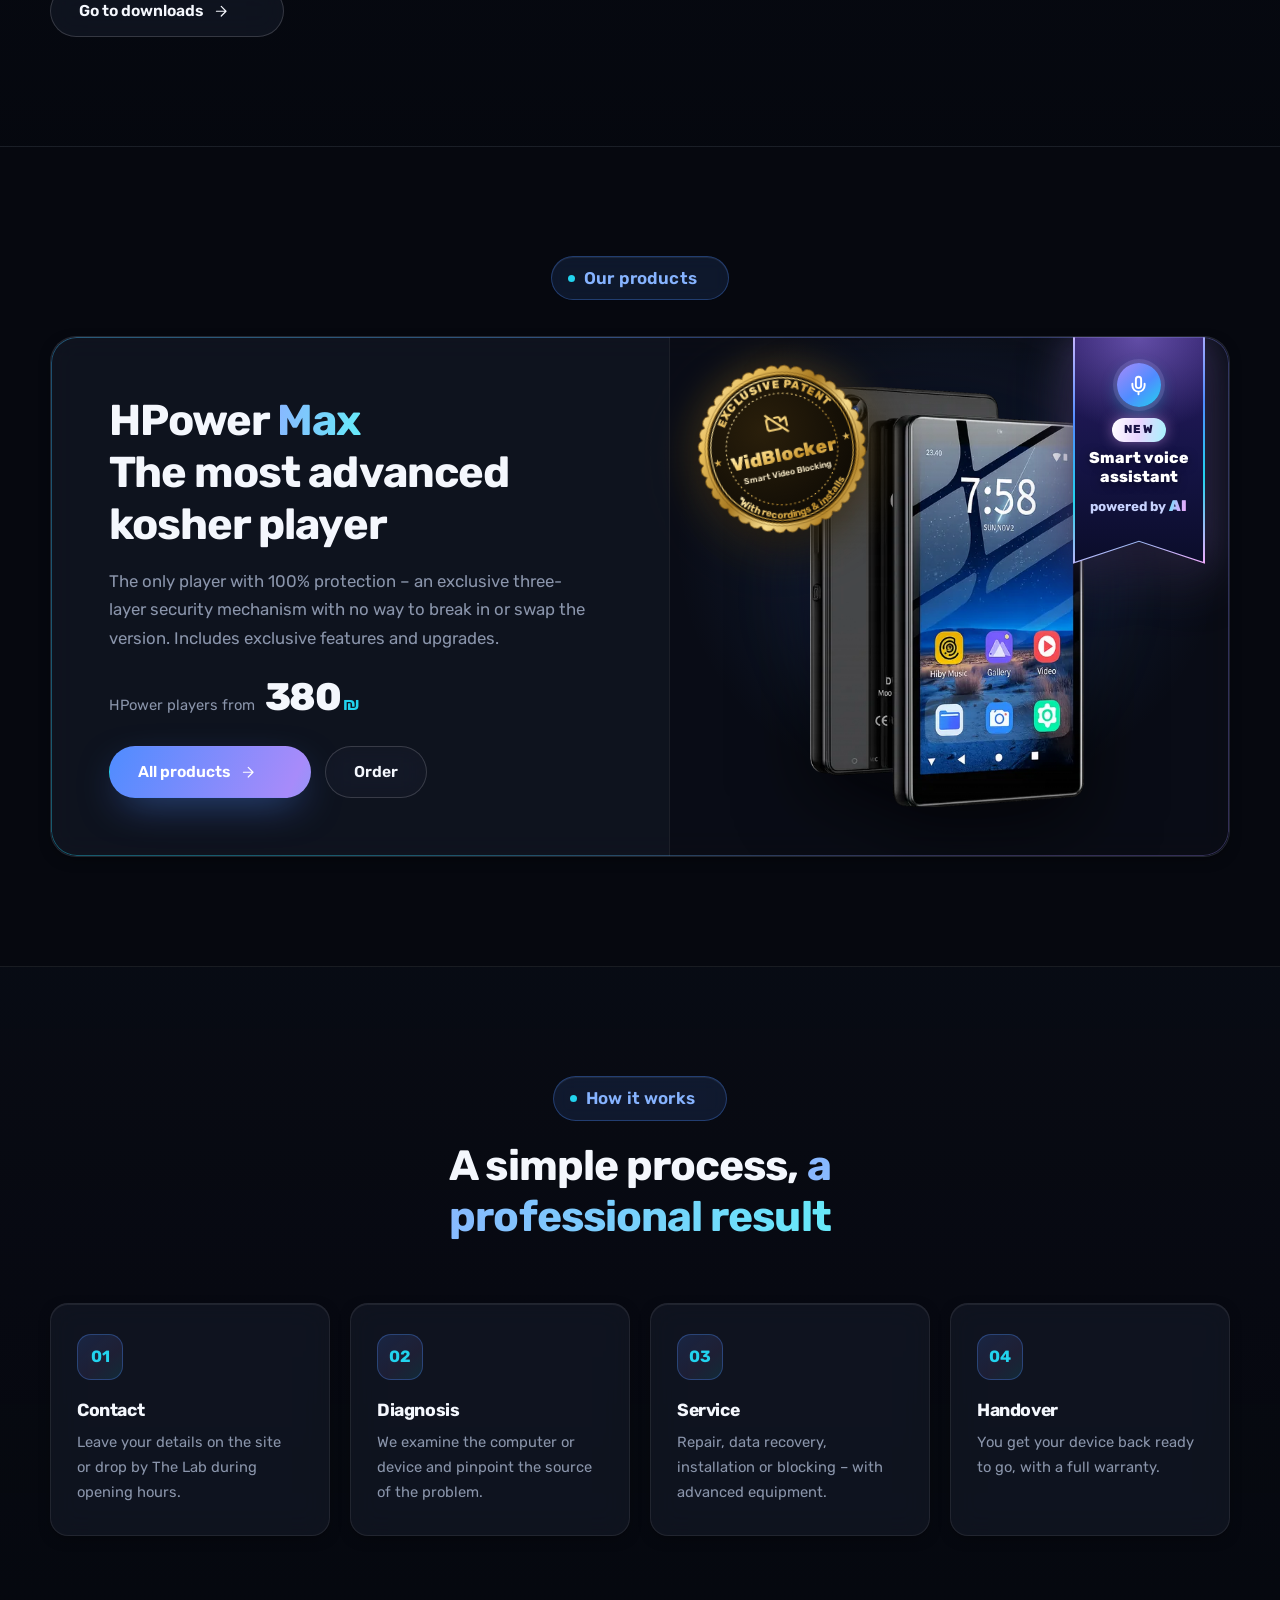
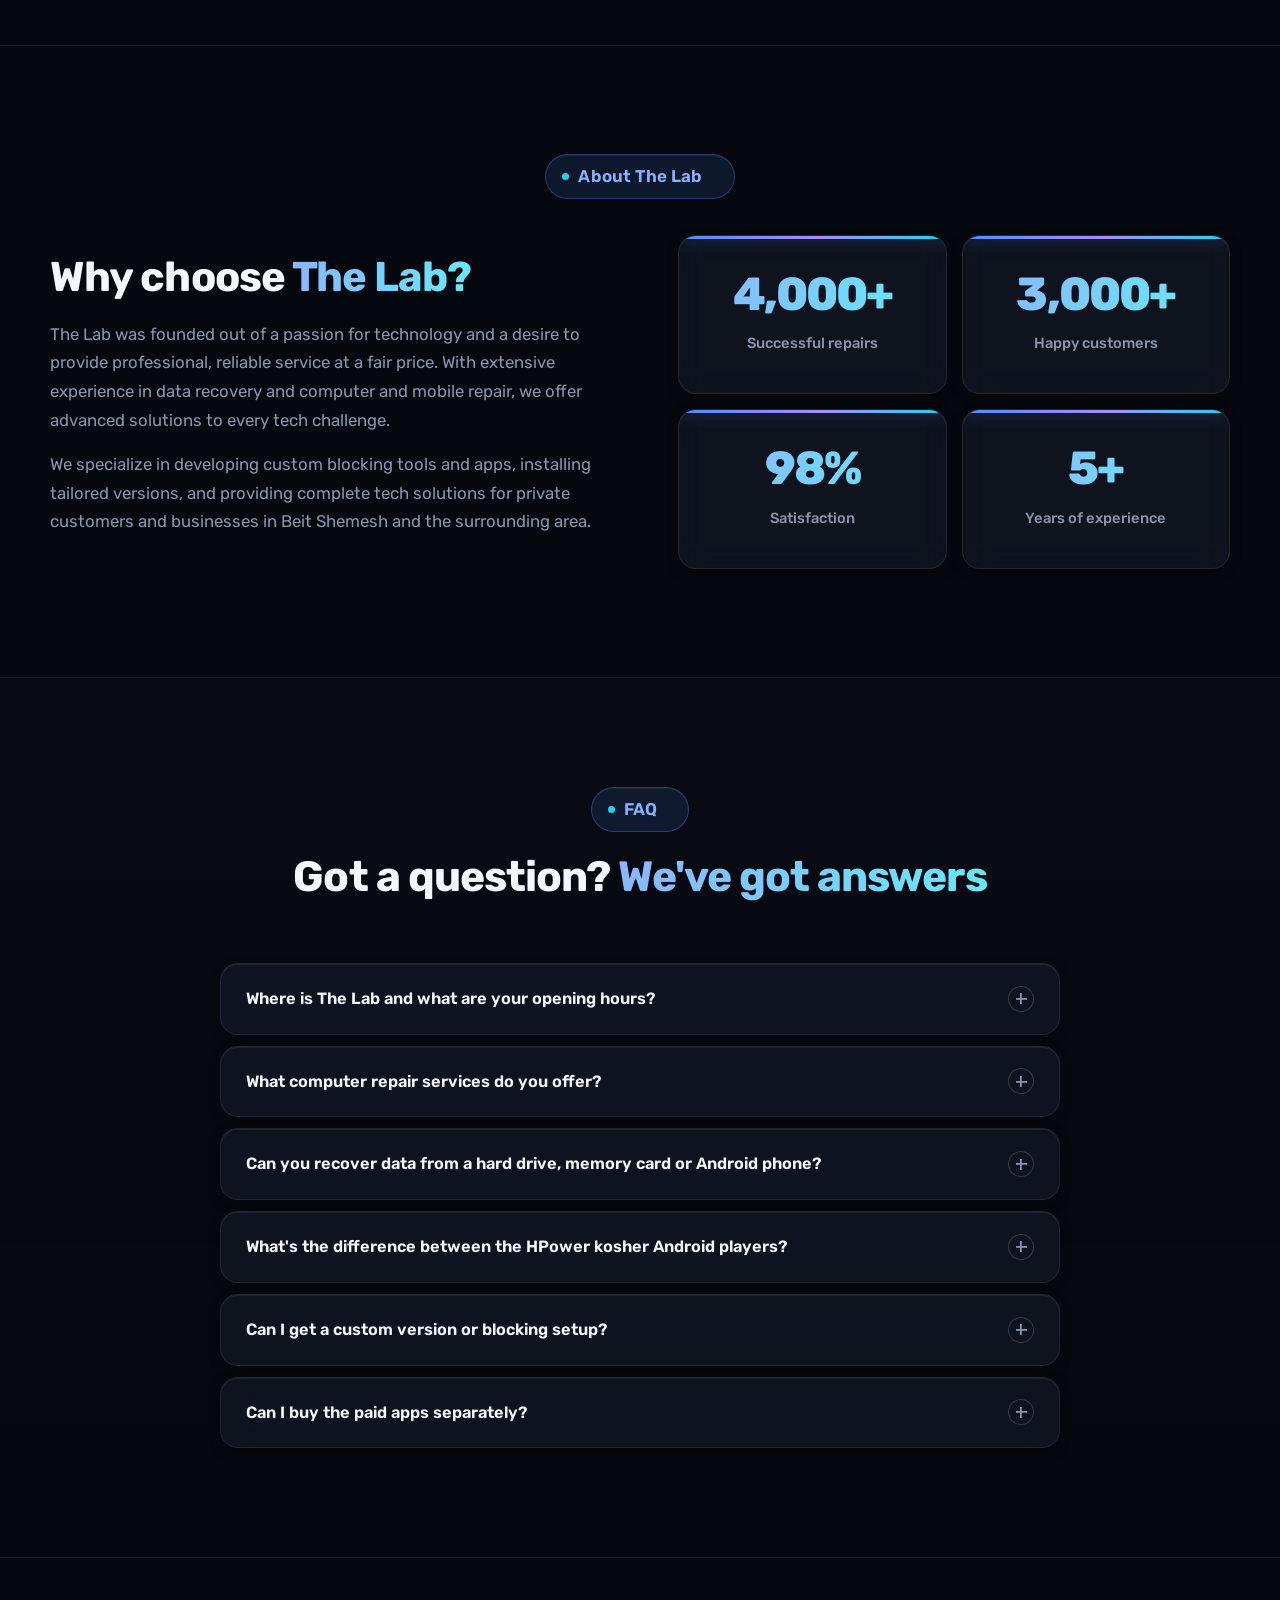
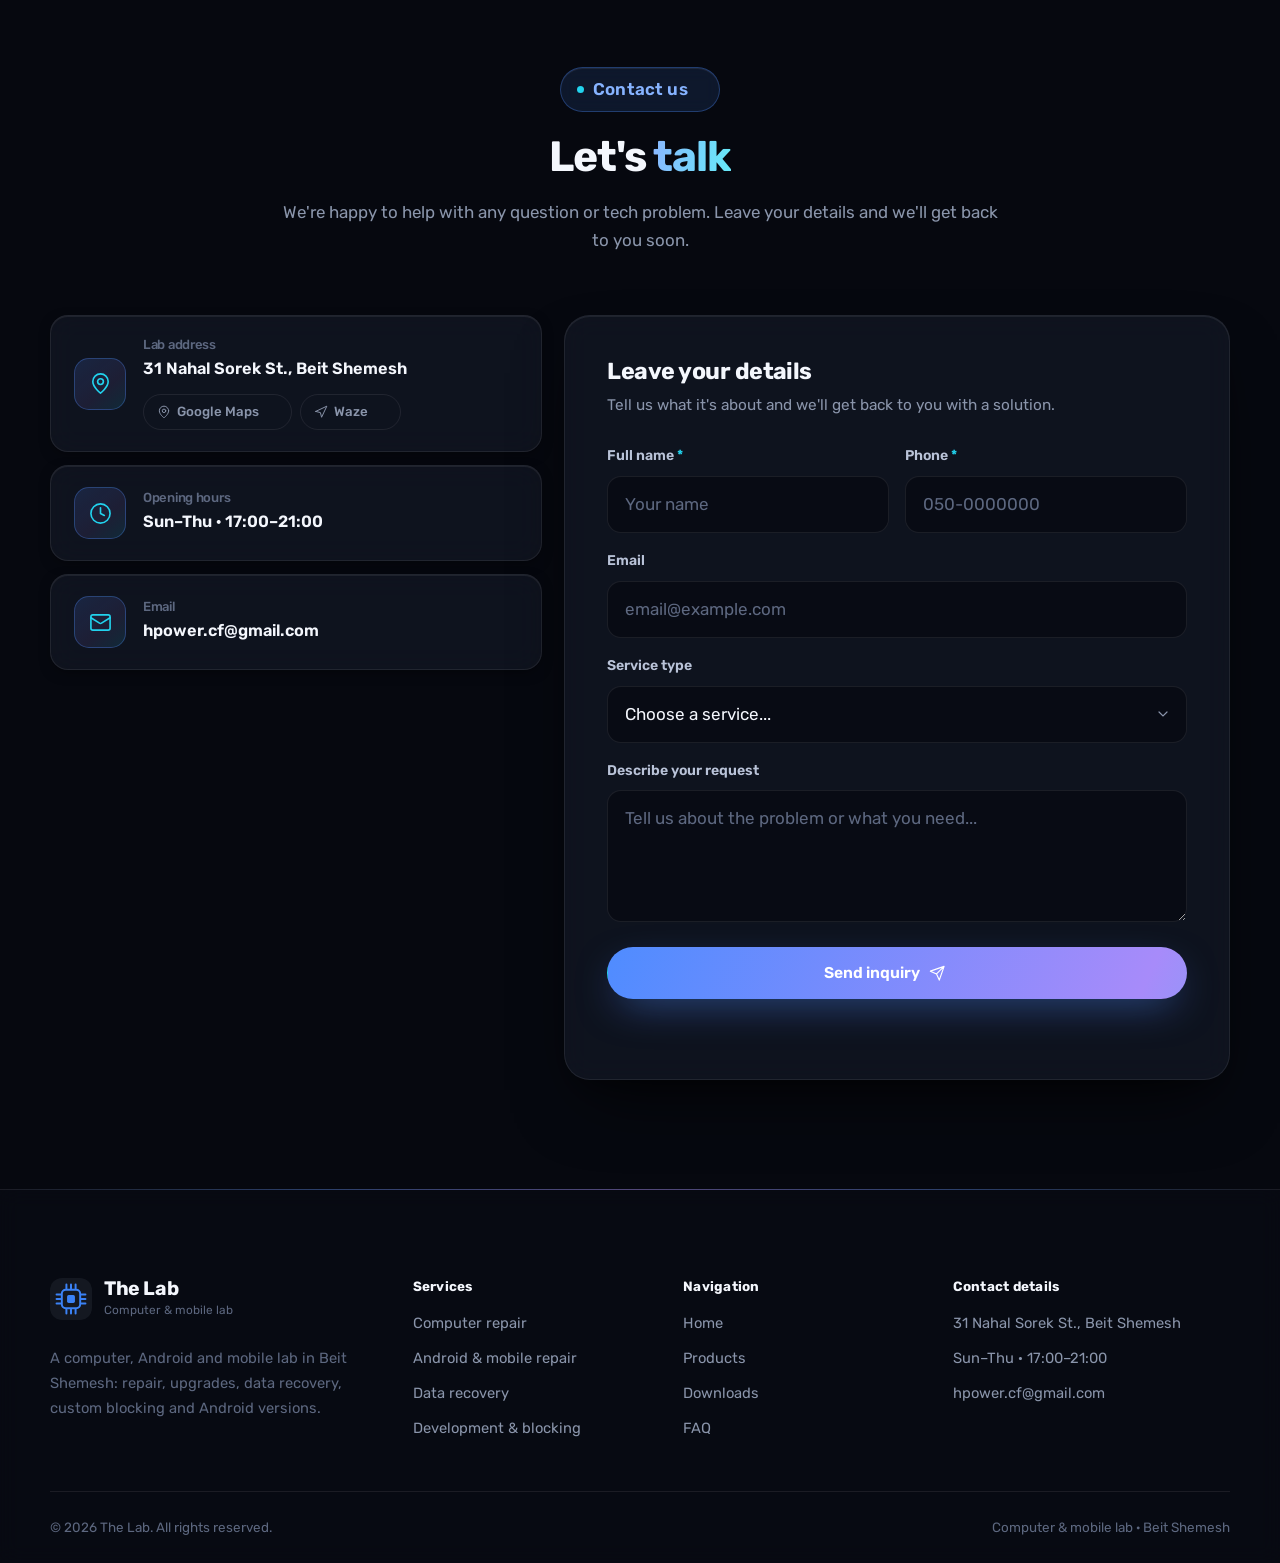
==== commit d90be0c0: "Add APK Translator to home-page apps cloud and phone mockup Co-Authored-By: Claude Opus 5.5 <noreply" ====
--- a/en/index.html
+++ b/en/index.html
@@ -149,6 +149,7 @@
   <symbol id="i-message" viewBox="0 0 24 24"><path d="M21 15a2 2 0 0 1-2 2H7l-4 4V5a2 2 0 0 1 2-2h14a2 2 0 0 1 2 2z"/></symbol>
   <symbol id="i-search" viewBox="0 0 24 24"><circle cx="11" cy="11" r="8"/><path d="m21 21-4.35-4.35"/></symbol>
   <symbol id="i-bug" viewBox="0 0 24 24"><rect x="8" y="6" width="8" height="14" rx="4"/><path d="M12 20v-9M3 13h5M16 13h5M4 7l4 2M20 7l-4 2M4 19l4-2M20 19l-4-2M9 3l1.5 3M15 3l-1.5 3"/></symbol>
+  <symbol id="i-languages" viewBox="0 0 24 24"><path d="m5 8 6 6M4 14l6-6 2-3M2 5h12M7 2h1M22 22l-5-10-5 10M14 18h6"/></symbol>
 </svg>
   <a class="skip-link" href="#main">Skip to main content</a>
 
@@ -234,6 +235,7 @@
               </div>
 
               <div class="ph-apps">
+                <span class="ph-app"><span class="ph-ico"><svg class="icon"><use href="#i-languages"/></svg></span><span class="ph-name">APK Translator</span></span>
                 <span class="ph-app"><span class="ph-ico"><svg class="icon"><use href="#i-face"/></svg></span><span class="ph-name">Face Unlock</span></span>
                 <span class="ph-app"><span class="ph-ico"><svg class="icon"><use href="#i-filter"/></svg></span><span class="ph-name">HFilter</span></span>
                 <span class="ph-app"><span class="ph-ico"><svg class="icon"><use href="#i-store"/></svg></span><span class="ph-name">HMarket</span></span>
@@ -380,6 +382,7 @@
         <div class="dev-visual glow-border reveal" style="--d:.12s">
           <h3>Apps developed at The Lab</h3>
           <div class="app-cloud">
+            <a class="app-pill" href="downloads.html#apk-translator"><svg class="icon" aria-hidden="true"><use href="#i-languages"/></svg>APK Translator</a>
             <a class="app-pill" href="downloads.html#face-unlock"><svg class="icon" aria-hidden="true"><use href="#i-face"/></svg>Face Unlock</a>
             <a class="app-pill" href="downloads.html#hfilter"><svg class="icon" aria-hidden="true"><use href="#i-filter"/></svg>HFilter</a>
             <a class="app-pill" href="downloads.html#hmarket"><svg class="icon" aria-hidden="true"><use href="#i-store"/></svg>HMarket</a>
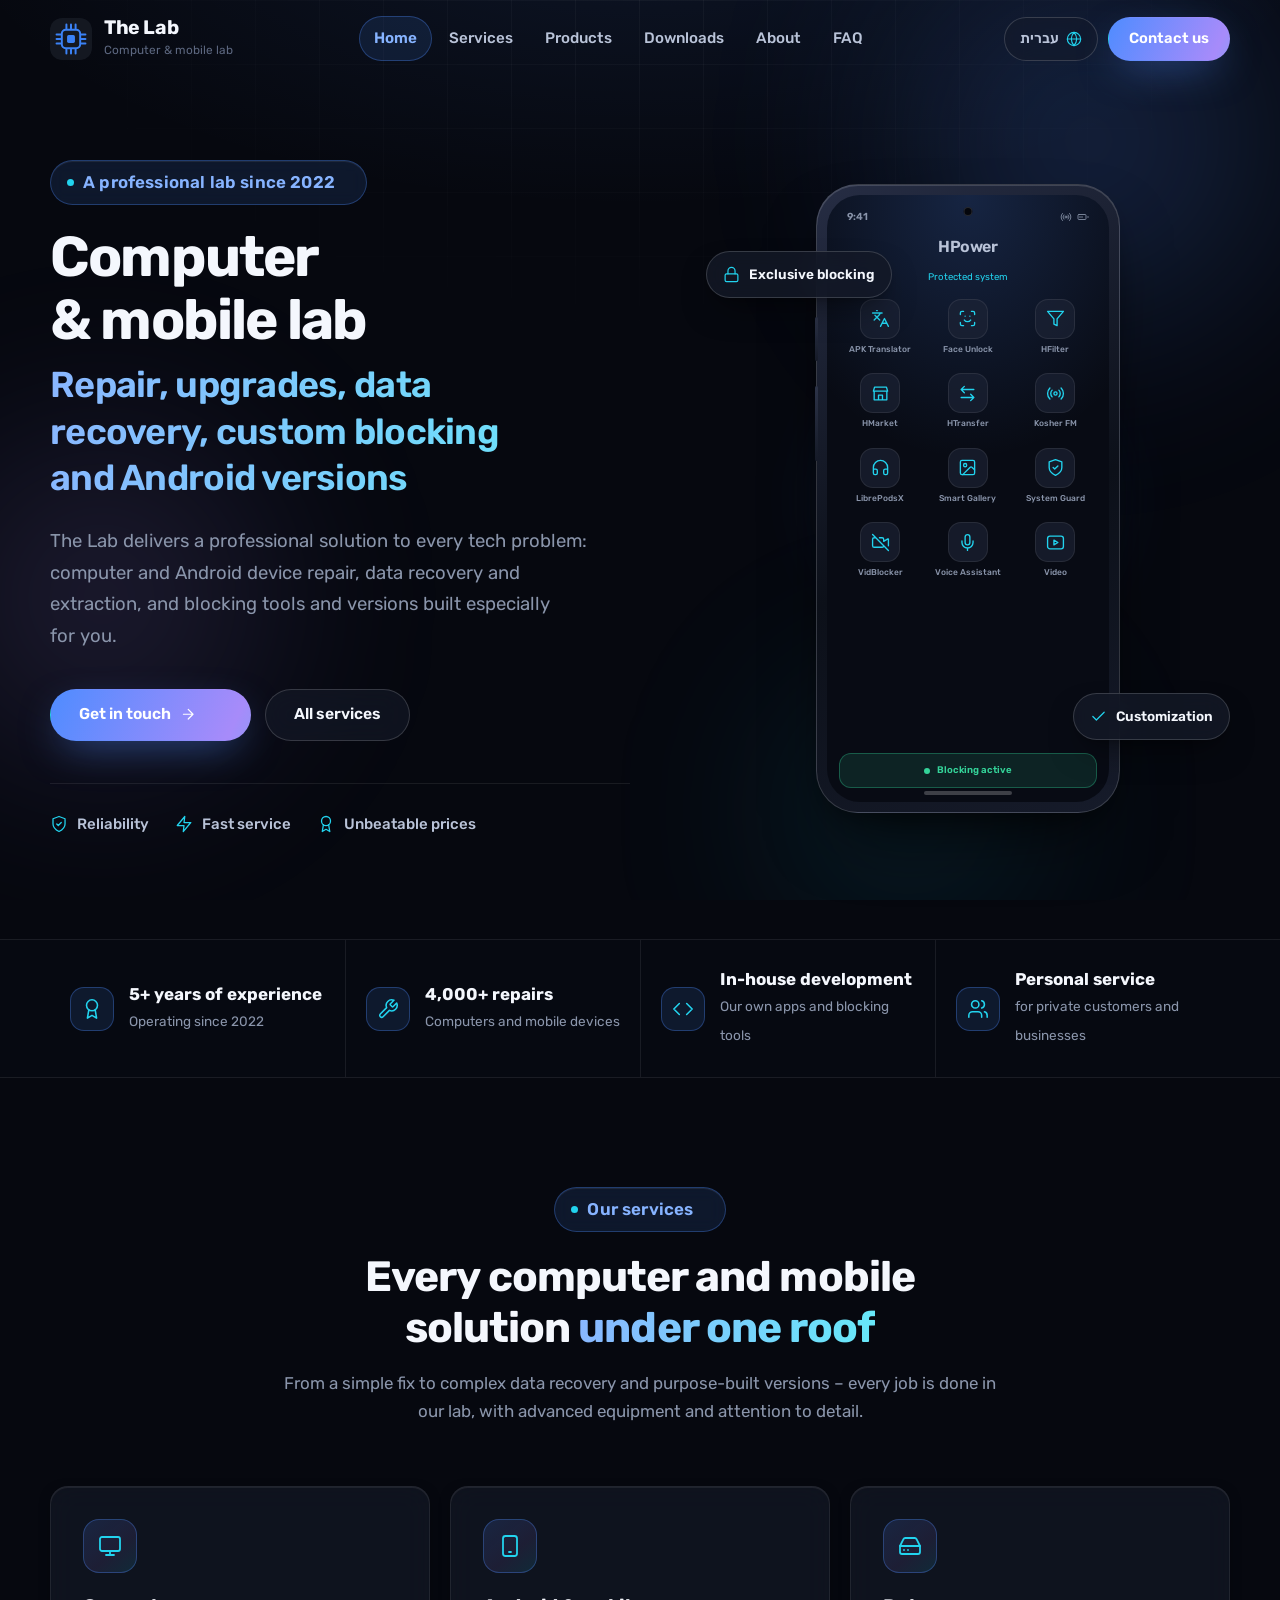
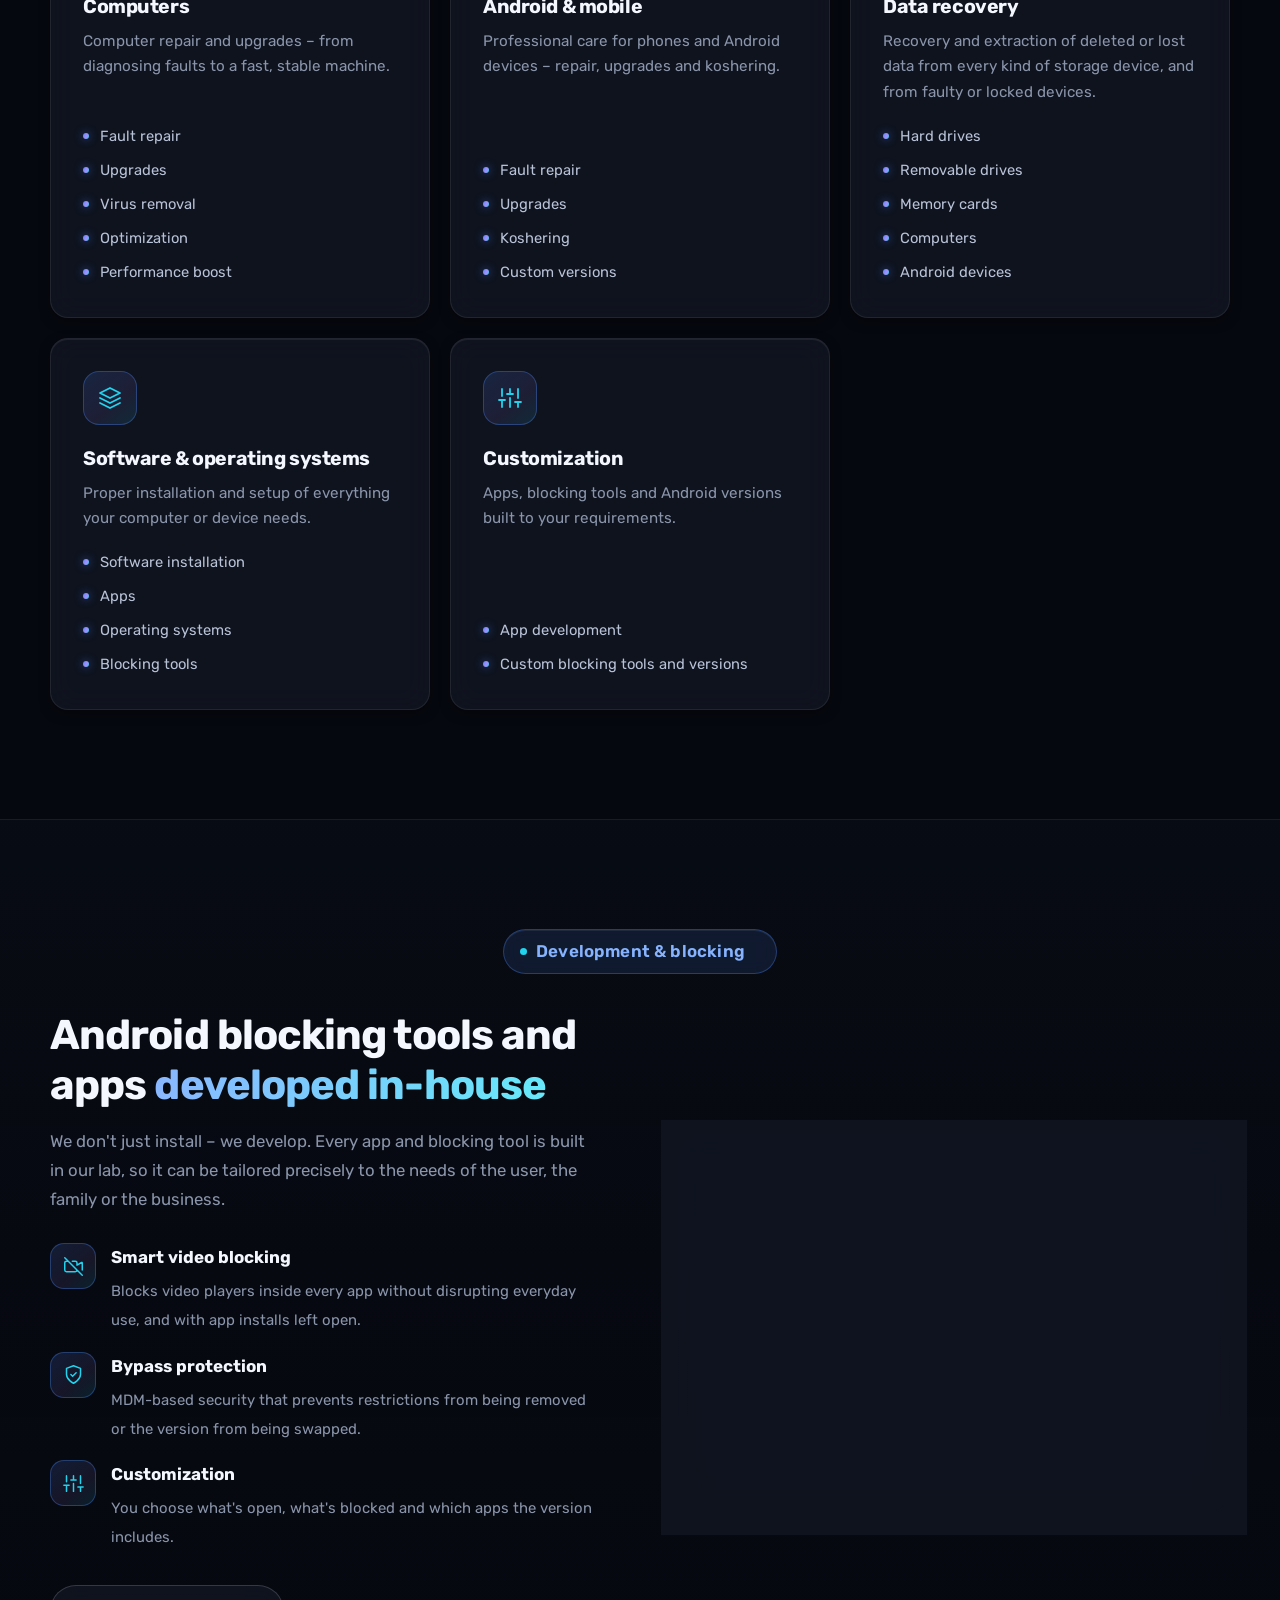
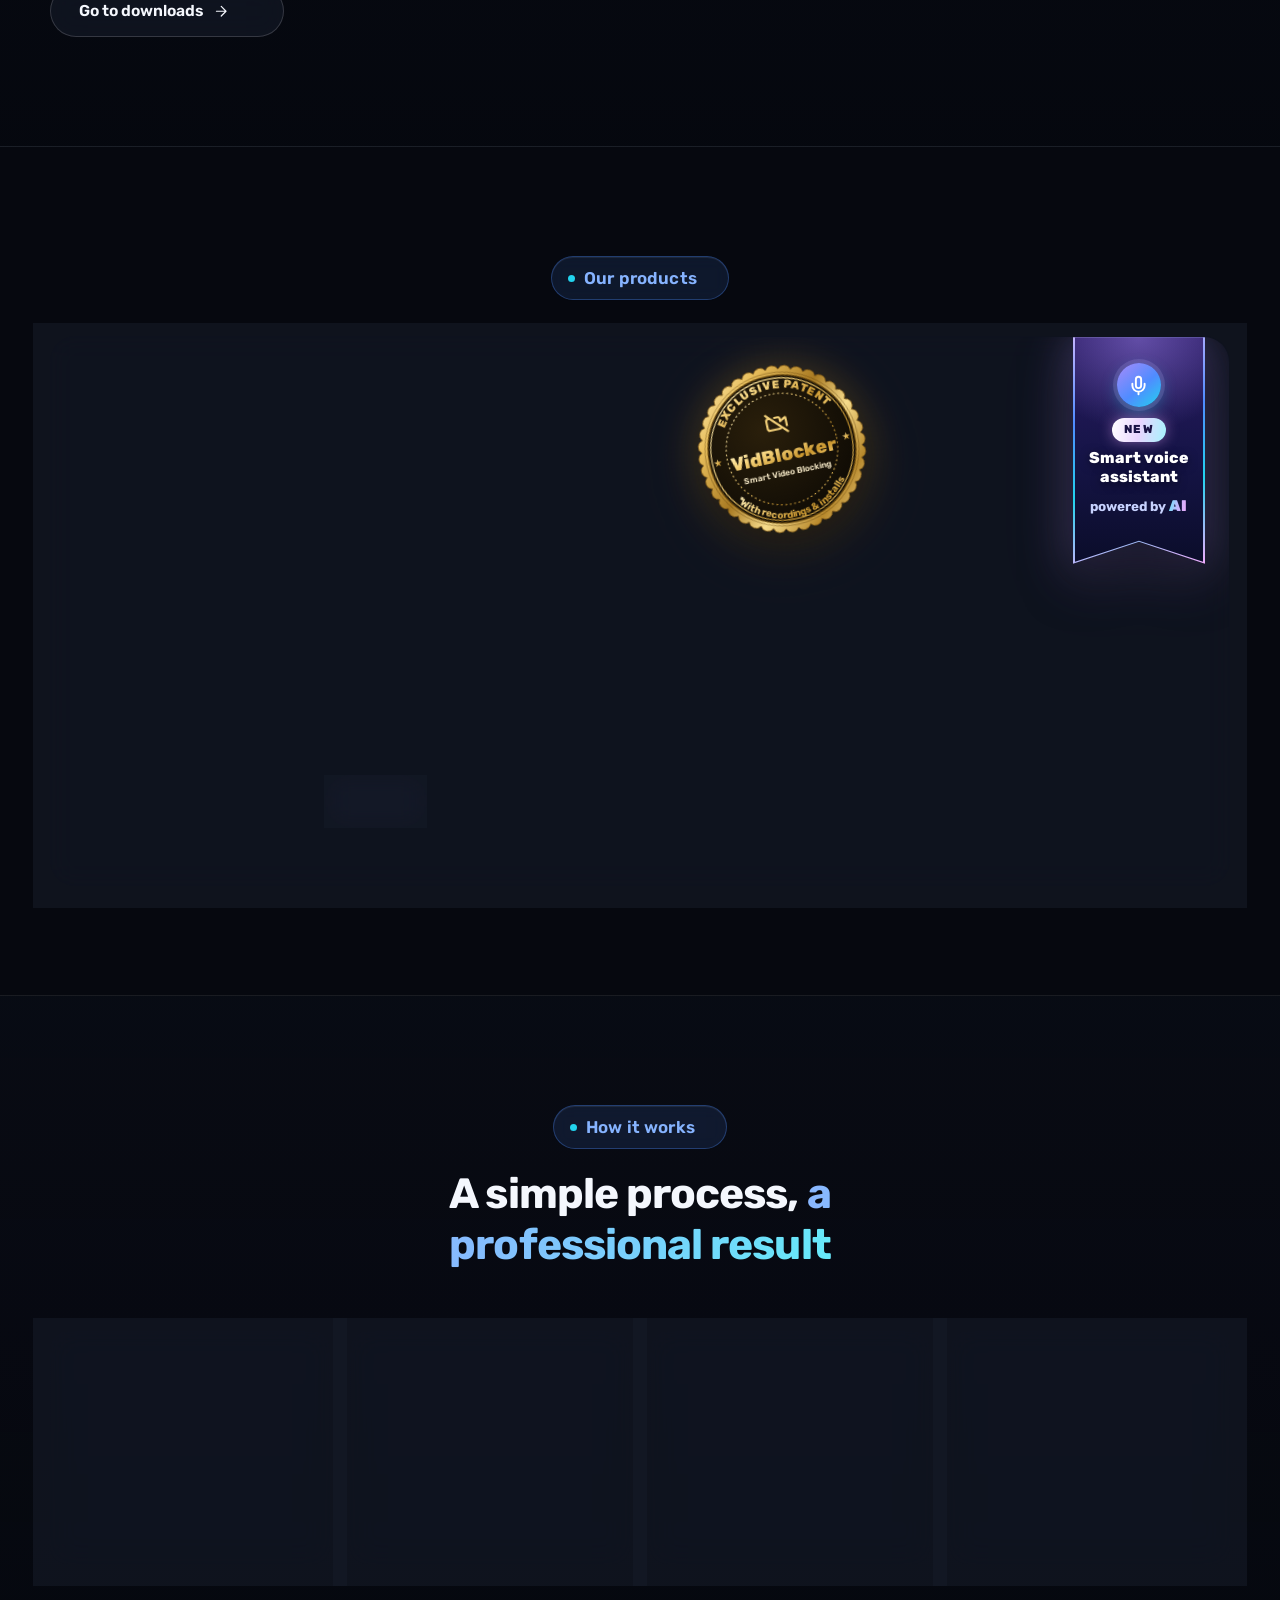
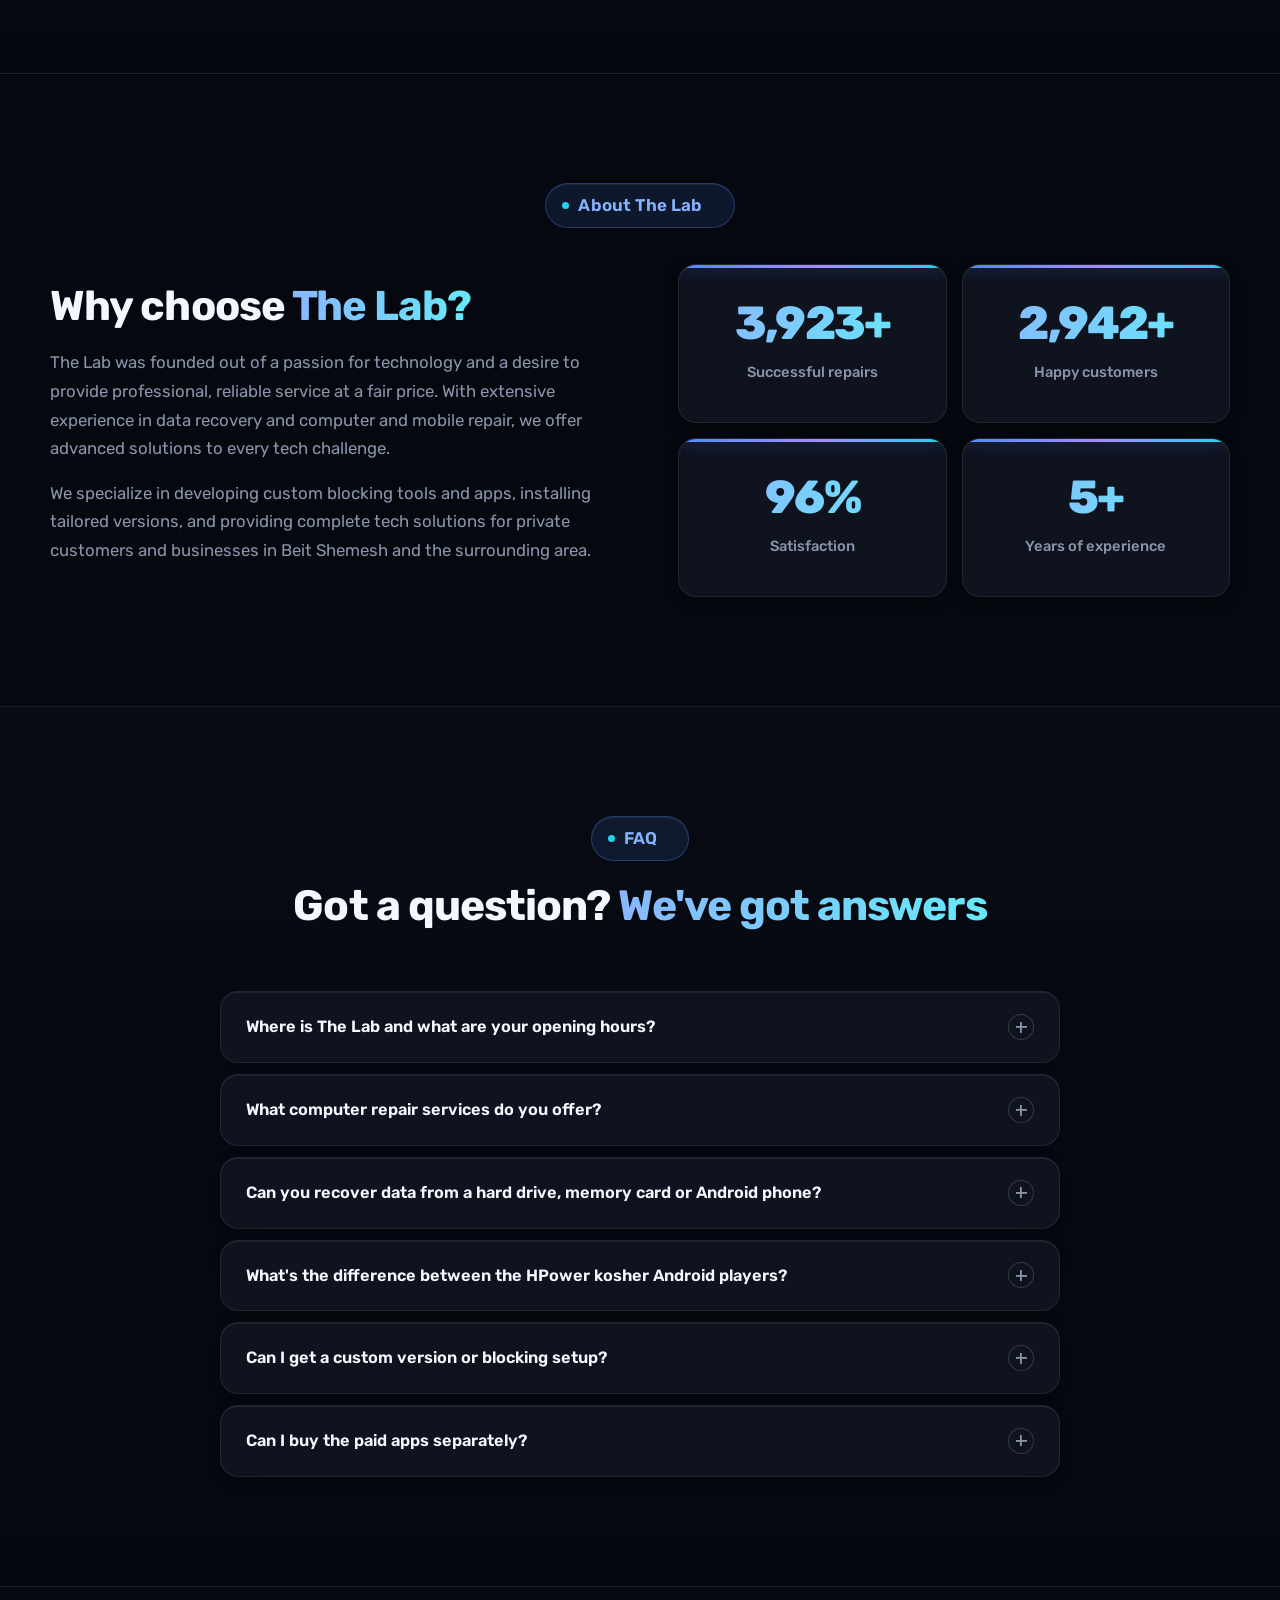
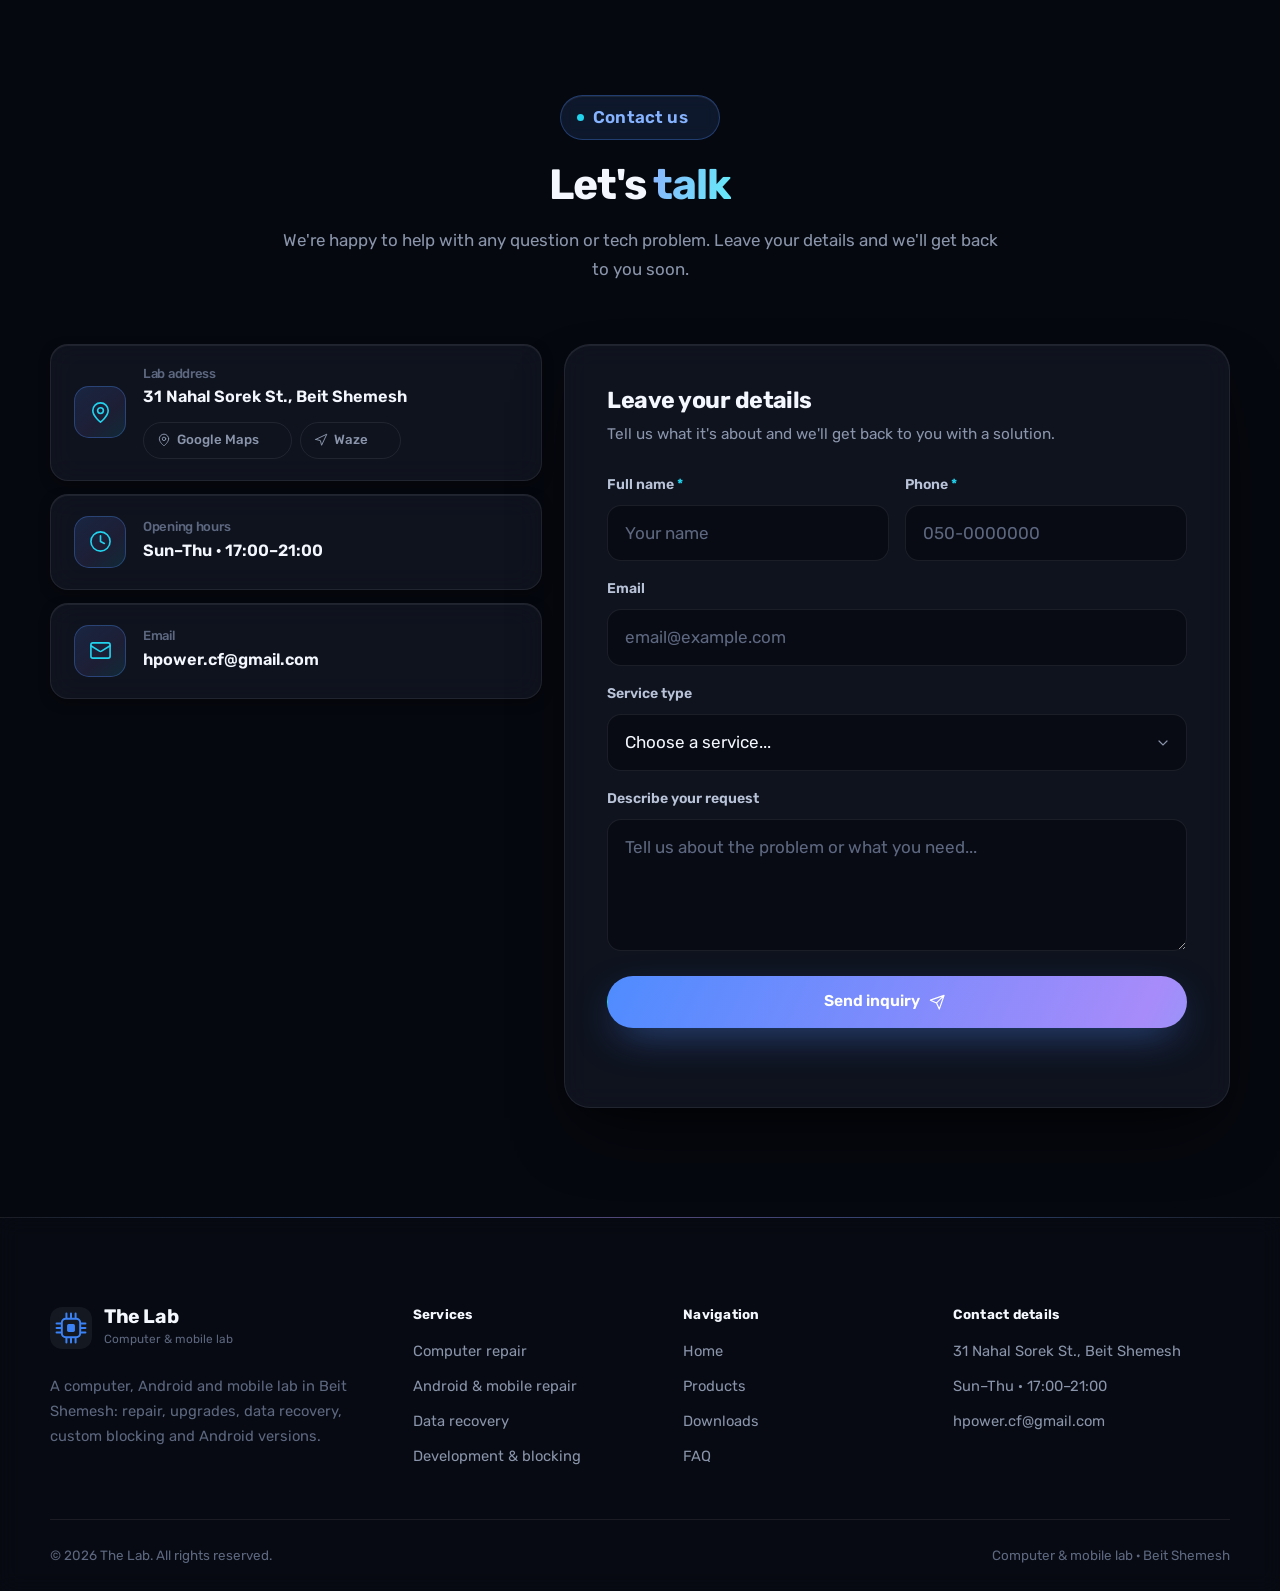
==== commit f001bad2: "Update HPower Max description: no internet and no video at all Co-Authored-By: Claude Opus 5.5 <nore" ====
--- a/en/index.html
+++ b/en/index.html
@@ -408,7 +408,7 @@
         <div class="showcase glow-border reveal">
           <div class="showcase-text">
             <h2 id="players-title">HPower <span class="grad-text">Max</span><br>The most advanced kosher player</h2>
-            <p>The only player with 100% protection – an exclusive three-layer security mechanism with no way to break in or swap the version. Includes exclusive features and upgrades.</p>
+            <p>The only player with 100% protection, with no internet and no video at all. An exclusive three-layer security mechanism with no way to break in or swap the version. Includes exclusive features and upgrades.</p>
             <div class="price-line">
               <span class="price-from">HPower players from</span>
               <span class="price-big">380<small>₪</small></span>
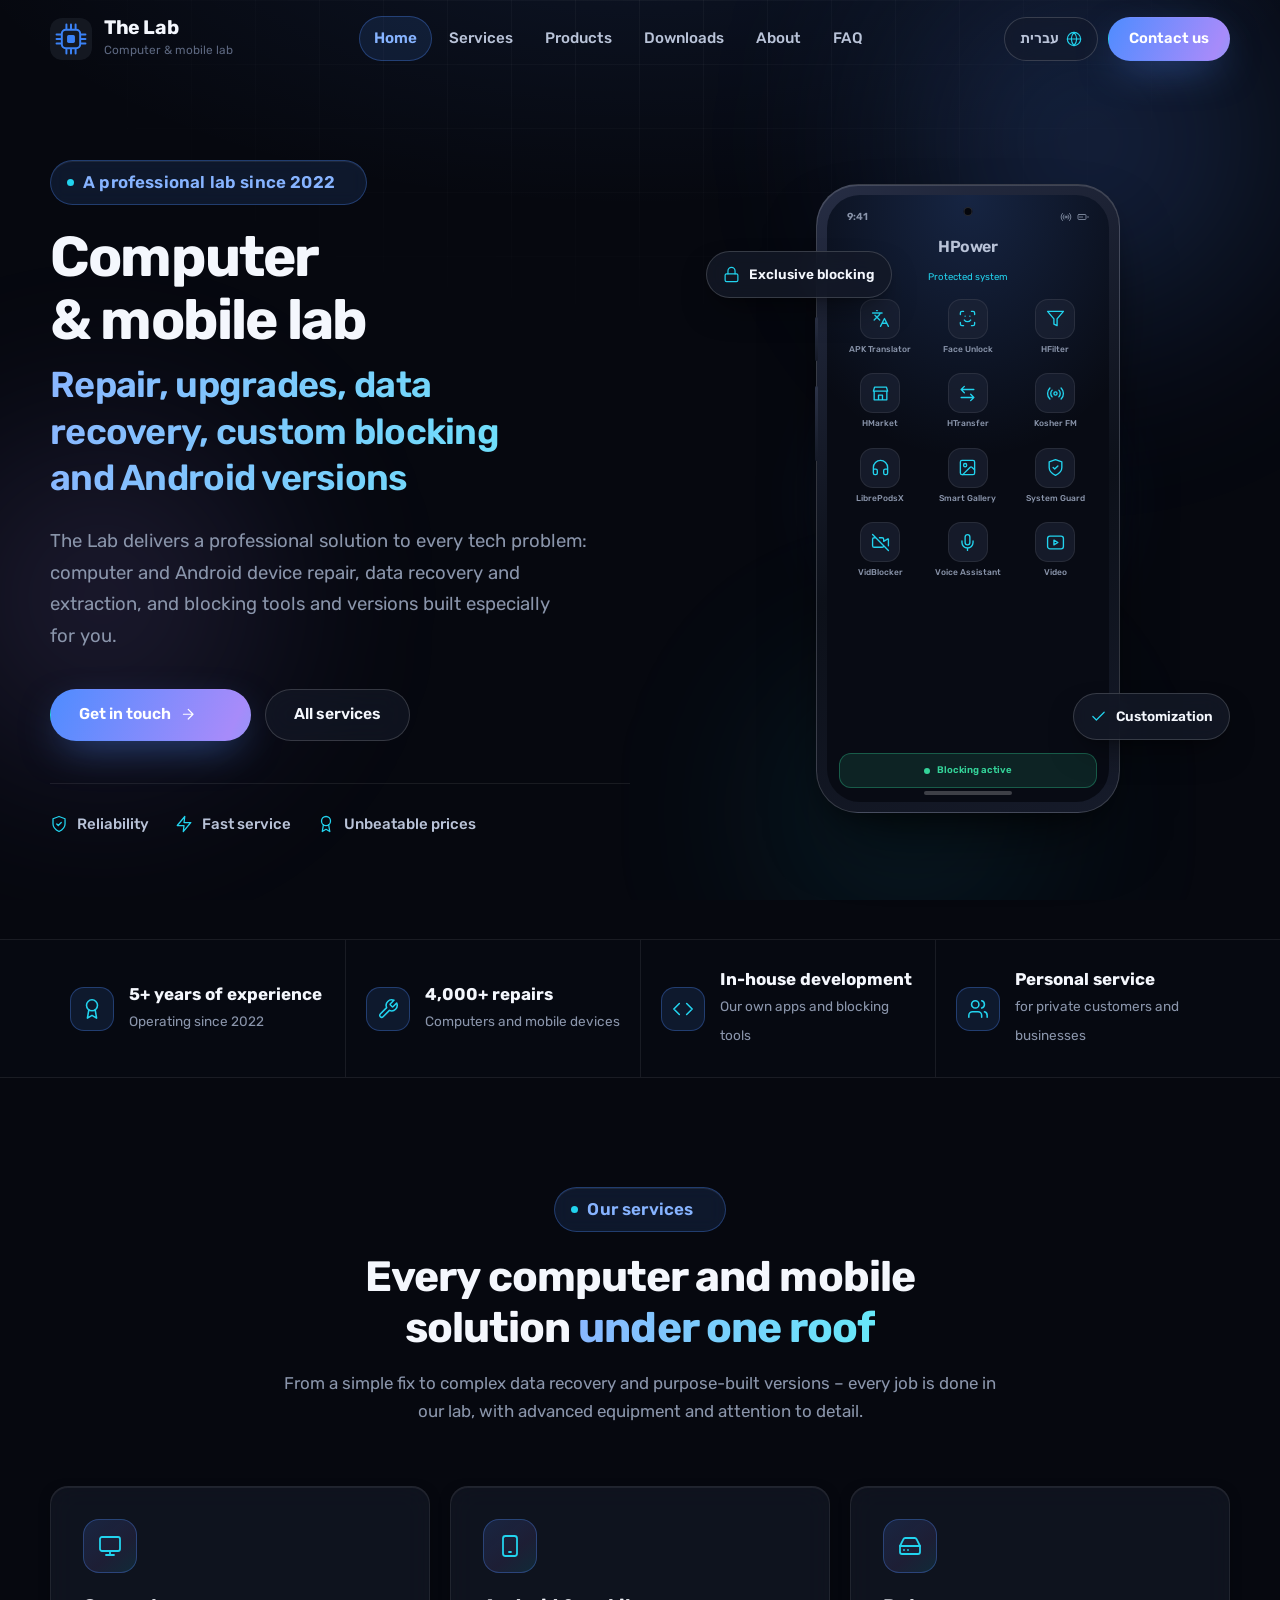
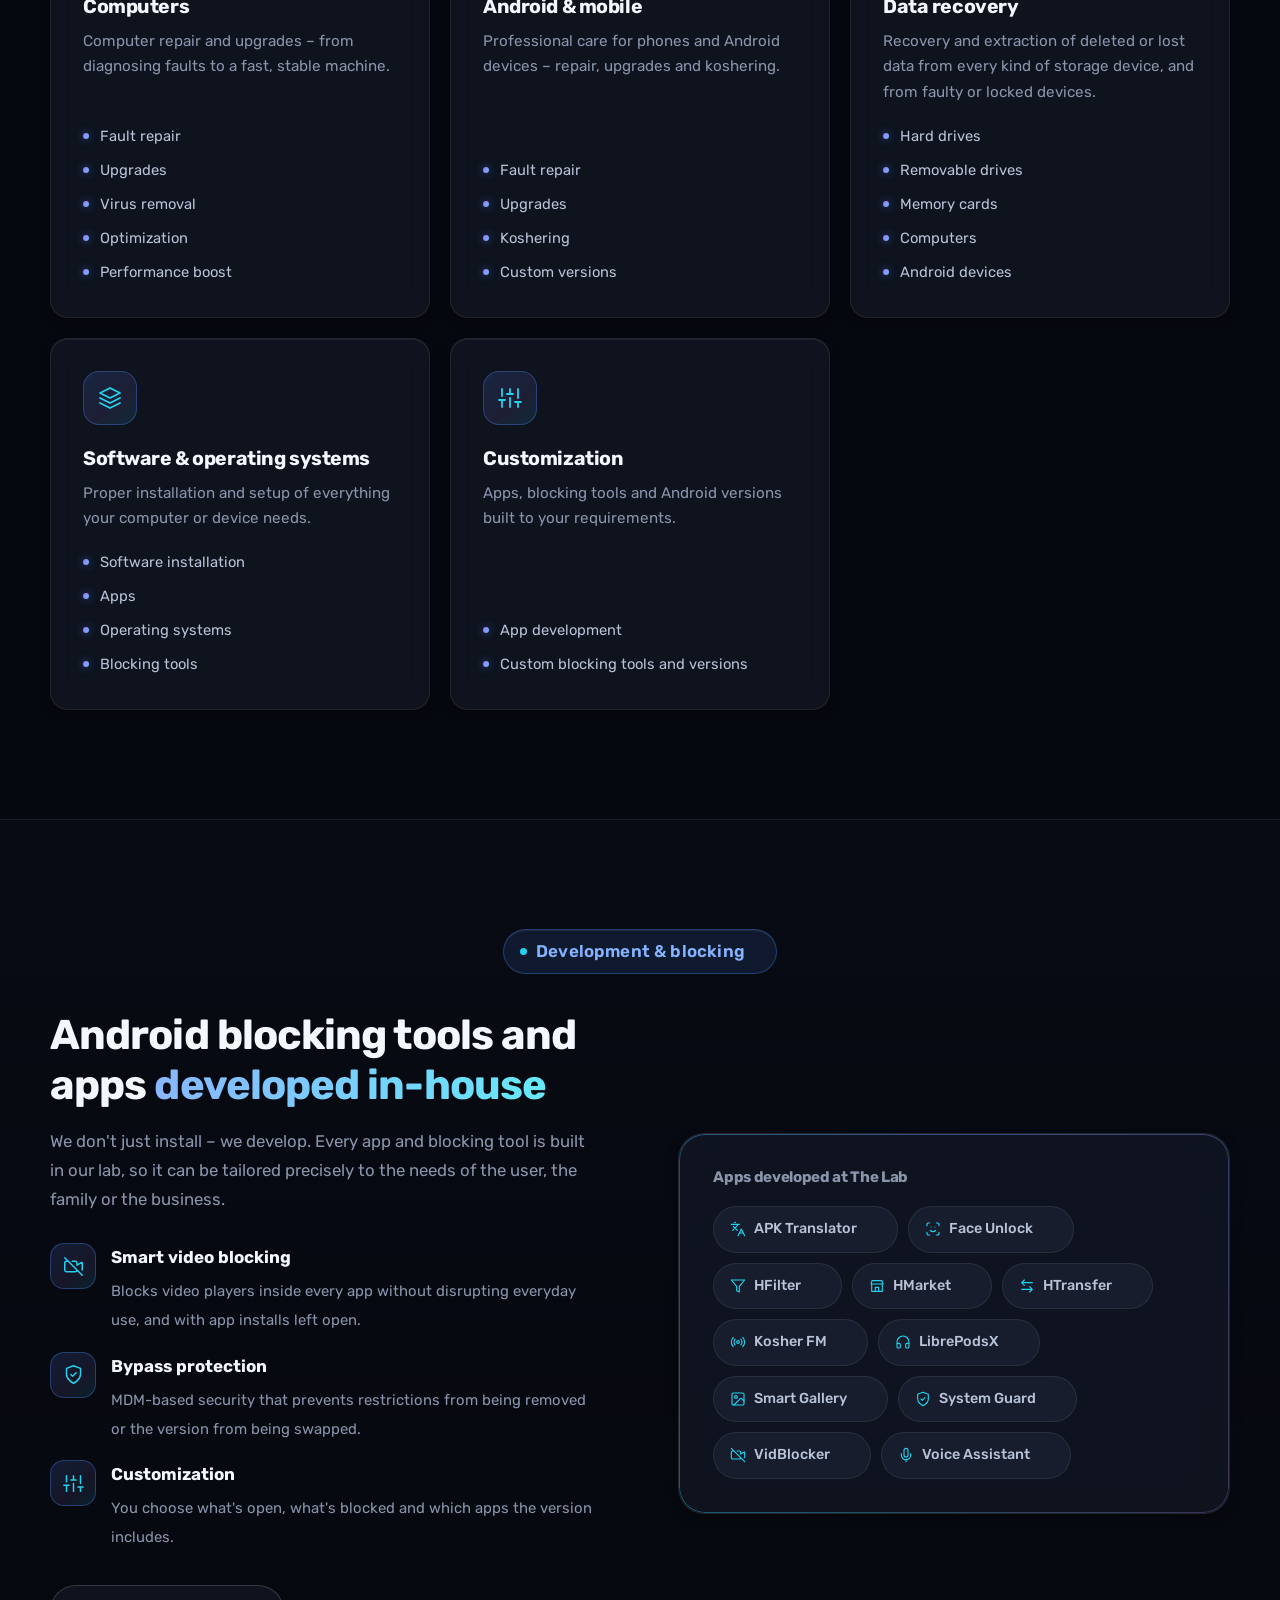
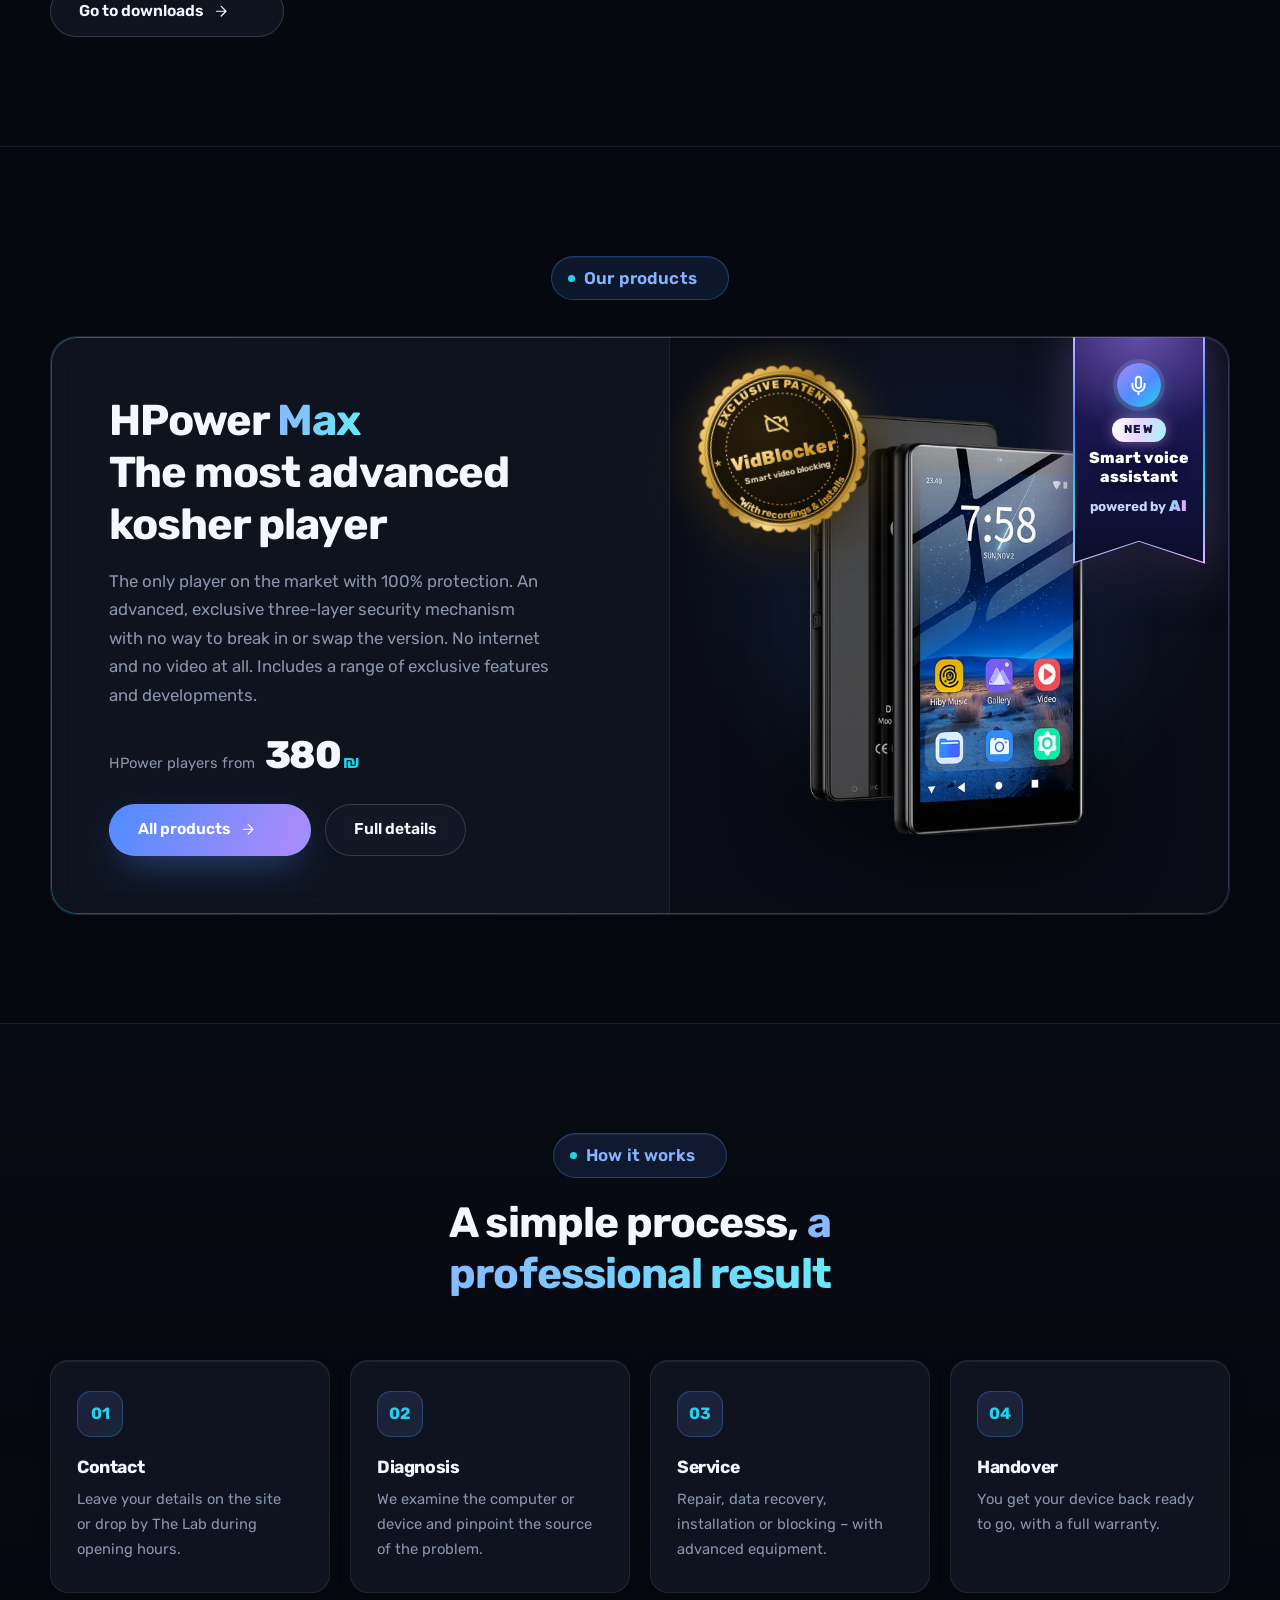
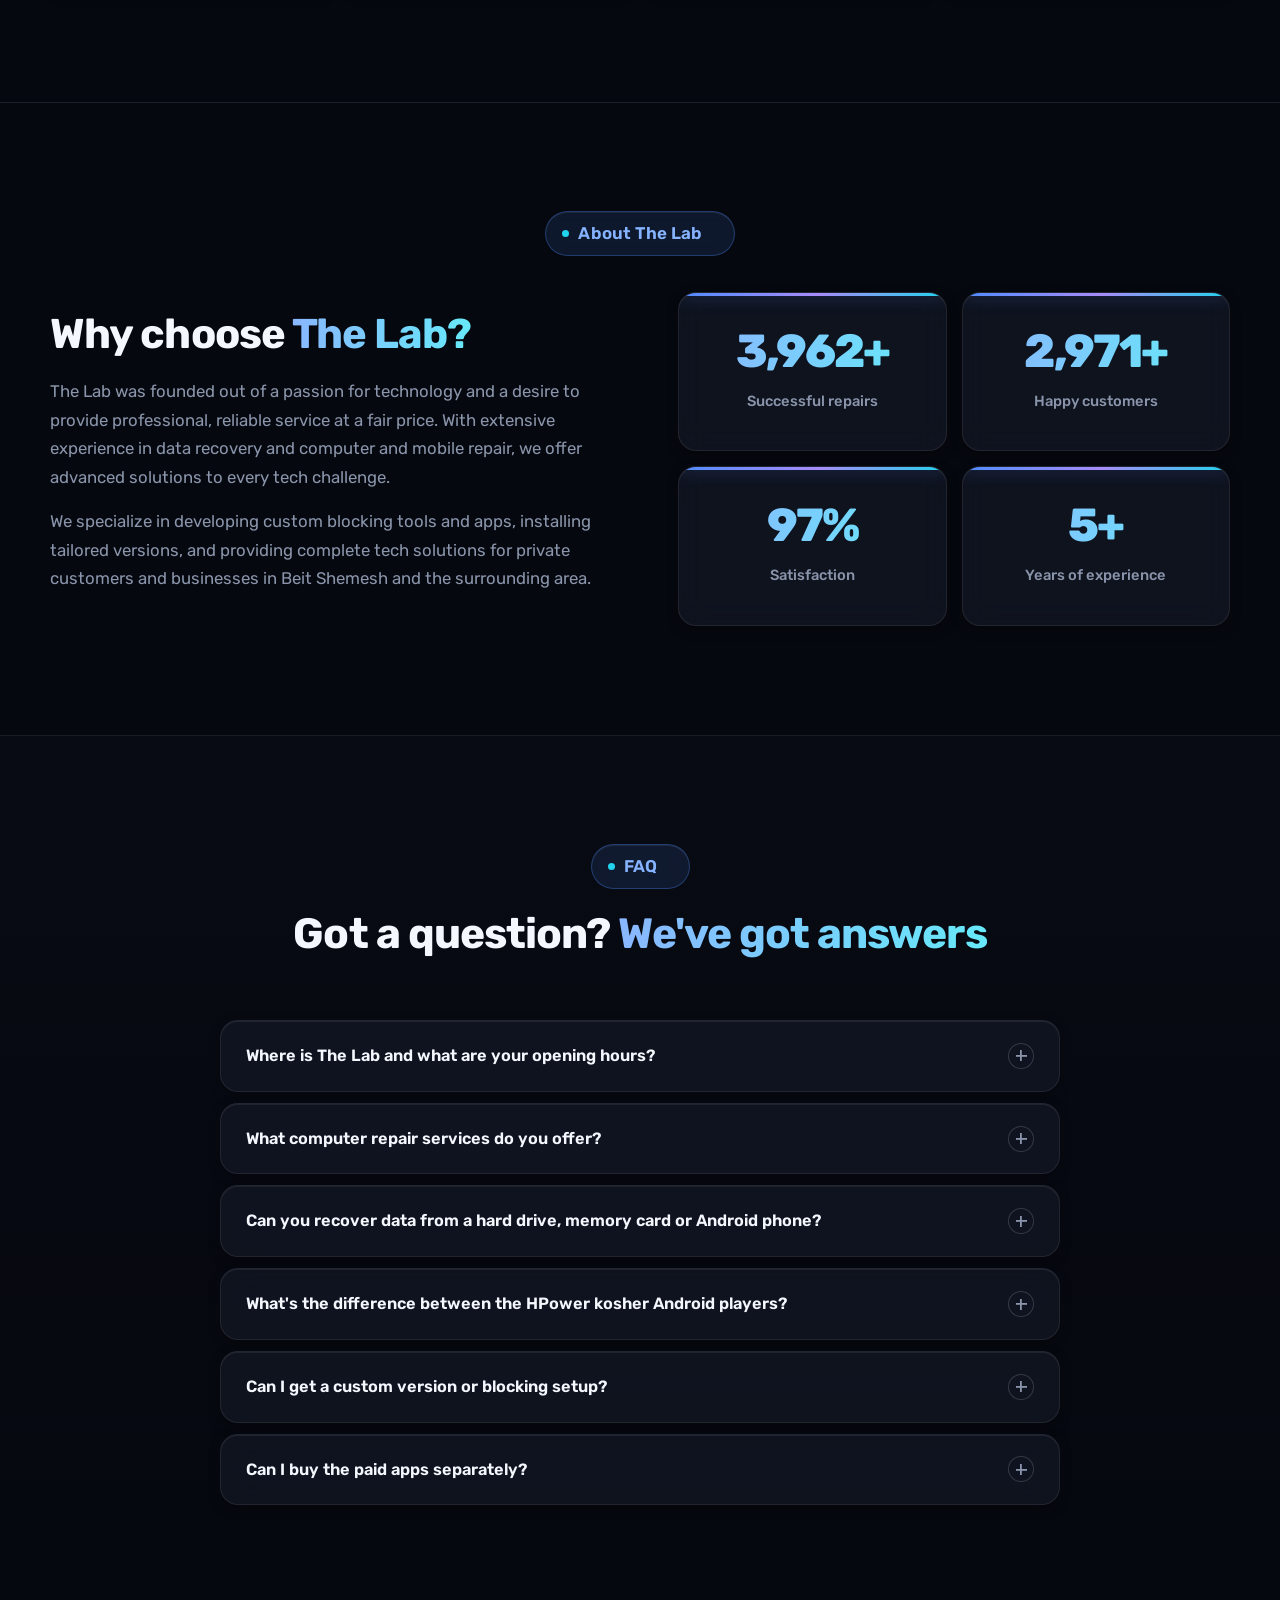
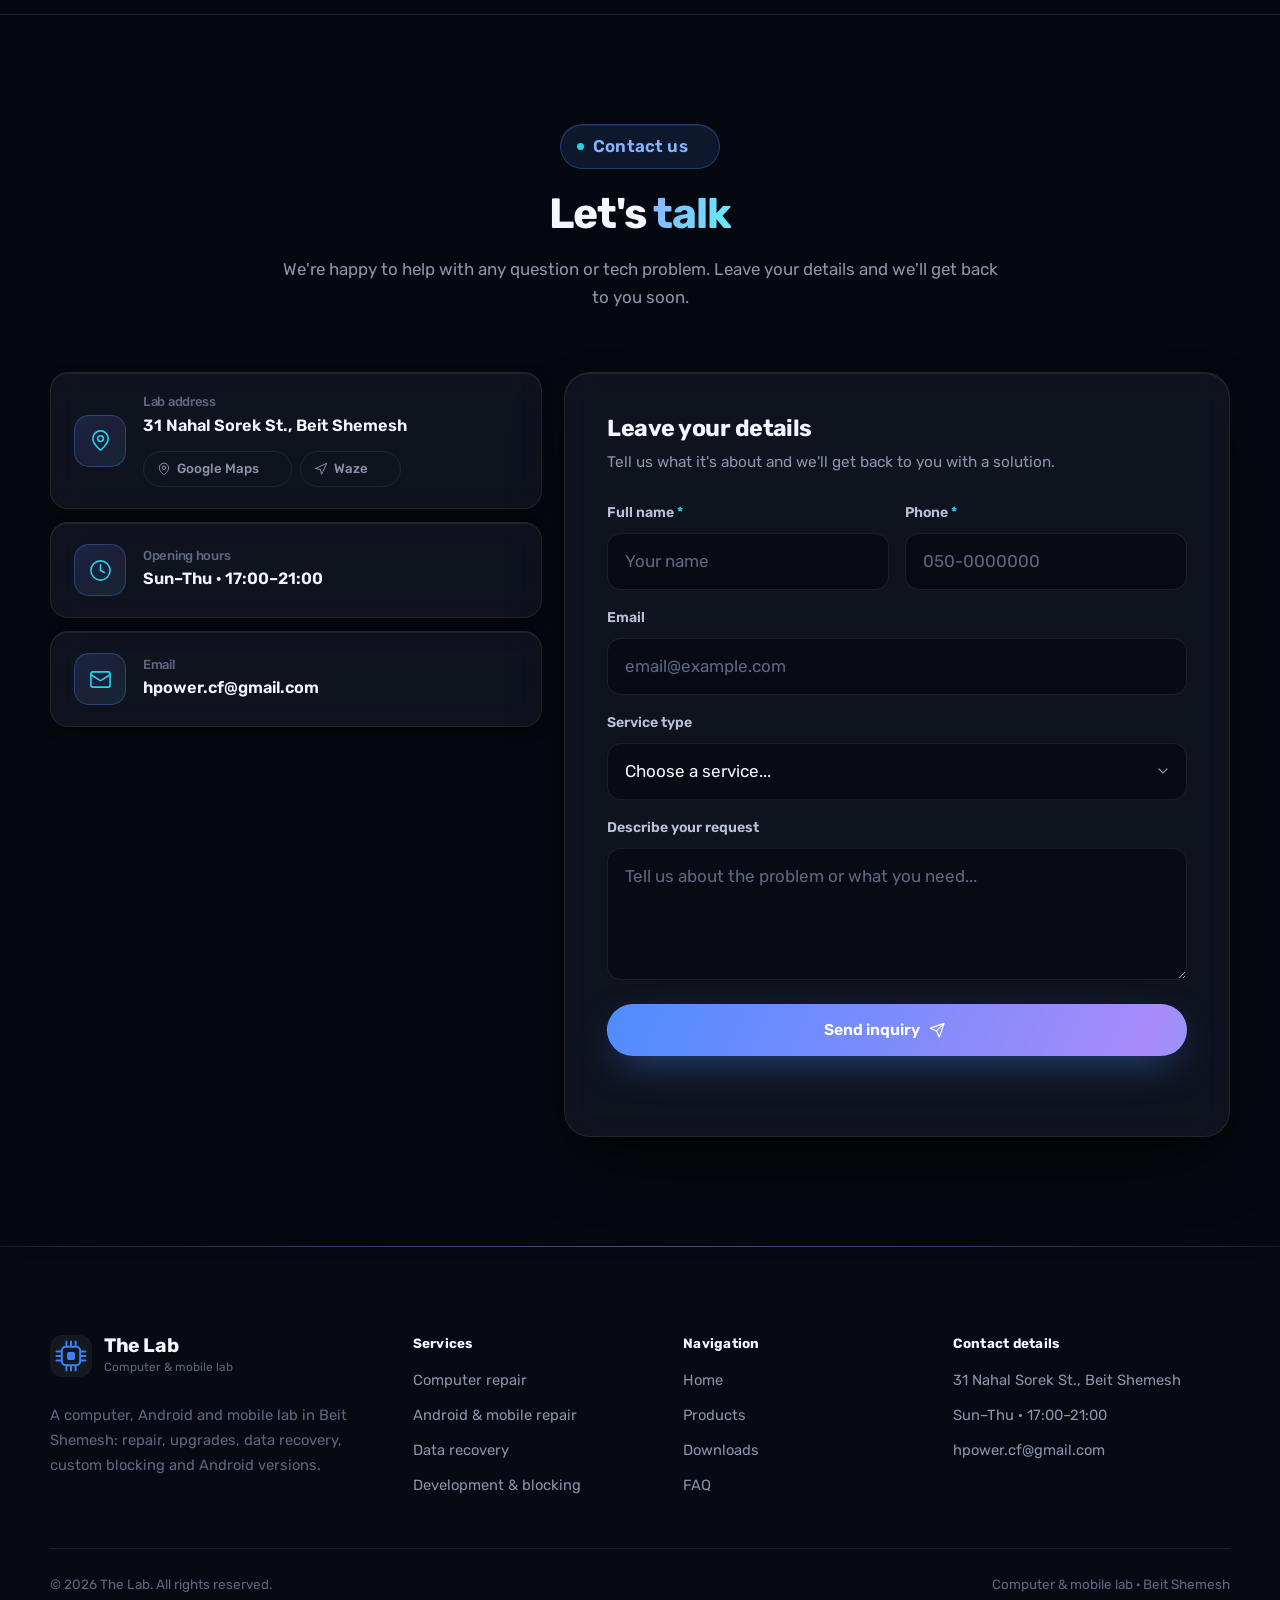
==== commit 3f739b67: "Merge branch 'claude/hpower-max-landing' Co-Authored-By: Claude Opus 5.5 <noreply@anthropic.com>" ====
--- a/en/index.html
+++ b/en/index.html
@@ -408,7 +408,7 @@
         <div class="showcase glow-border reveal">
           <div class="showcase-text">
             <h2 id="players-title">HPower <span class="grad-text">Max</span><br>The most advanced kosher player</h2>
-            <p>The only player with 100% protection, with no internet and no video at all. An exclusive three-layer security mechanism with no way to break in or swap the version. Includes exclusive features and upgrades.</p>
+            <p>The only player on the market with 100% protection. An advanced, exclusive three-layer security mechanism with no way to break in or swap the version. No internet and no video at all. Includes a range of exclusive features and developments.</p>
             <div class="price-line">
               <span class="price-from">HPower players from</span>
               <span class="price-big">380<small>₪</small></span>
@@ -418,7 +418,7 @@
                 All products
                 <svg class="icon icon-arrow" aria-hidden="true"><use href="#i-arrow"/></svg>
               </a>
-              <a class="btn btn-ghost" href="?product=HPower%20Max#contact">Order</a>
+              <a class="btn btn-ghost" href="hpower-max.html">Full details</a>
             </div>
           </div>
           <div class="showcase-media">
@@ -451,7 +451,7 @@
                 <text class="seal-star" x="173" y="104">★</text>
                 <use class="seal-icon" href="#i-video-off" x="87" y="58" width="26" height="26"/>
                 <text class="seal-title" x="100" y="113">VidBlocker</text>
-                <text class="seal-sub" x="100" y="130">Smart Video Blocking</text>
+                <text class="seal-sub" x="100" y="130">Smart video blocking</text>
               </svg>
             </div>
           </div>
--- a/assets/css/style.css
+++ b/assets/css/style.css
@@ -1020,6 +1020,14 @@
 .more .more-label-close, .more[open] .more-label-open { display: none; }
 .more[open] .more-label-close { display: inline; }
 .more .feature-rows { margin-bottom: 2px; }
+.more-link {
+  display: inline-flex; align-items: center; gap: 7px; margin: 10px 0 4px;
+  font-size: 0.9rem; font-weight: 600; color: var(--accent-hover); transition: color 0.25s;
+}
+.more-link:hover { color: var(--a2); }
+.more-link .icon { width: 16px; height: 16px; transition: transform 0.3s var(--ease); }
+.more-link:hover .icon-arrow { transform: translateX(-4px); }
+[dir="ltr"] .more-link:hover .icon-arrow { transform: scaleX(-1) translateX(-4px); }
 .js .more[open] .feature-rows, .js .more[open] .spec-title { animation: answer-in 0.4s var(--ease-out); }
 
 .product-foot { display: grid; gap: 13px; padding-top: 17px; border-top: 1px solid var(--border); }
@@ -1052,6 +1060,89 @@
 .compare .row-group th { background: rgba(9, 12, 21, 0.9); color: var(--a2); font-size: 0.82rem; font-weight: 700; padding-block: 11px; letter-spacing: 0.04em; }
 .compare td.col-top { background: rgba(79, 140, 255, 0.08); }
 .compare tbody tr:not(.row-group):hover td.col-top { background: rgba(79, 140, 255, 0.14); }
+
+/* ---------- דף נחיתה: HPower Max ---------- */
+.lp-hero { padding-top: calc(var(--header-h) + clamp(28px, 4vw, 52px)); border-bottom: 1px solid var(--border); }
+.lp-hero-grid { display: grid; grid-template-columns: 1fr 1fr; gap: clamp(32px, 5vw, 70px); align-items: center; }
+.lp-hero-text .breadcrumbs ol { margin-bottom: 26px; }
+.lp-hero h1 { margin-bottom: 20px; }
+.lp-model { display: block; font-size: clamp(2.9rem, 6.6vw, 5.2rem); font-weight: 800; line-height: 1.02; letter-spacing: -0.045em; }
+.lp-tagline { display: block; margin-top: 12px; font-size: clamp(1.4rem, 2.6vw, 2.05rem); font-weight: 600; color: var(--text-body); letter-spacing: -0.025em; }
+.lp-lead { color: var(--text-muted); font-size: clamp(1.02rem, 1.4vw, 1.1rem); max-width: 540px; margin-bottom: 26px; }
+.lp-quick { display: flex; flex-wrap: wrap; gap: 8px; margin-bottom: 30px; }
+.lp-quick li {
+  display: inline-flex; align-items: center; gap: 7px; padding: 7px 14px; border-radius: 999px;
+  font-size: 0.86rem; font-weight: 500; color: var(--text-body);
+  background: var(--surface-2); border: 1px solid var(--border);
+}
+.lp-quick .icon { width: 15px; height: 15px; color: var(--a2); }
+.lp-buy { display: flex; align-items: center; gap: 16px; flex-wrap: wrap; padding-top: 26px; border-top: 1px solid var(--border); }
+.lp-price strong { font-size: 2.6rem; }
+
+/* הנגן עצמו: טבעות זוהרות מאחור וכיתובים מרחפים סביבו */
+.lp-hero-visual { position: relative; display: grid; place-items: center; min-height: 540px; }
+.lp-hero-visual::before {
+  content: ""; position: absolute; width: 80%; aspect-ratio: 1; border-radius: 50%;
+  background: radial-gradient(circle, rgba(79, 140, 255, 0.34), rgba(167, 139, 250, 0.14) 45%, transparent 66%);
+  filter: blur(30px); animation: breathe 7s ease-in-out infinite;
+}
+.lp-ring {
+  position: absolute; width: min(470px, 94%); aspect-ratio: 1; border-radius: 50%;
+  border: 1px solid var(--accent-line); background: radial-gradient(circle, rgba(79, 140, 255, 0.07), transparent 70%);
+  box-shadow: inset 0 0 70px rgba(79, 140, 255, 0.12), 0 0 90px -30px rgba(167, 139, 250, 0.6);
+}
+.lp-ring::after {
+  content: ""; position: absolute; inset: 11%; border-radius: 50%;
+  border: 1px dashed rgba(255, 255, 255, 0.12); animation: seal-turn 70s linear infinite;
+}
+.lp-hero-visual img {
+  position: relative; z-index: 2; width: min(270px, 54%);
+  filter: drop-shadow(0 34px 44px rgba(0, 0, 0, 0.65));
+  animation: float 8s ease-in-out infinite;
+}
+/* הדגלון יורד מקו הכותרת בפינה החיצונית של צד הנגן, והחותמת בפינה הפנימית (כמו בדף הבית) */
+.lp-pennant { inset-block-start: var(--header-h); inset-inline-end: max(20px, calc((100% - 1220px) / 2 + 20px)); }
+.lp-hero-visual .patent-seal { inset-block-start: 6%; inset-inline-end: auto; inset-inline-start: 2%; }
+/* כל כרטיסי התכונות באותו גודל */
+.lp-features { grid-auto-rows: 1fr; }
+.lp-card-badge { position: absolute; z-index: 2; inset-block-start: clamp(26px, 3vw, 32px); inset-inline-end: clamp(26px, 3vw, 32px); }
+.lp-specs { --g: 16px; display: grid; grid-template-columns: repeat(3, 1fr); gap: var(--g); }
+.spec-tile {
+  display: grid; justify-items: center; gap: 6px; padding: 26px 18px; text-align: center; border-radius: var(--radius);
+  background: var(--surface); border: 1px solid var(--border);
+  -webkit-backdrop-filter: var(--glass-blur); backdrop-filter: var(--glass-blur);
+  box-shadow: var(--shadow-sm), inset 0 1px 0 var(--highlight);
+  transition: border-color 0.3s, transform 0.45s var(--ease);
+}
+.spec-tile:hover { border-color: var(--accent-line); transform: translateY(-4px); }
+.spec-tile > .icon {
+  width: 46px; height: 46px; padding: 11px; margin-bottom: 6px; border-radius: 14px;
+  color: var(--a2); background: var(--grad-soft); border: 1px solid var(--accent-line);
+}
+.spec-tile span { font-size: 0.85rem; color: var(--text-muted); }
+.spec-tile strong { font-size: 1.22rem; font-weight: 800; color: var(--text); letter-spacing: -0.02em; }
+.note a { color: var(--accent-hover); font-weight: 600; }
+.note a:hover { color: var(--a2); }
+@media (max-width: 960px) {
+  .lp-hero-grid { grid-template-columns: 1fr; }
+  .lp-hero-visual { order: -1; min-height: 460px; }
+  .spec-tile:last-child:nth-child(odd) { grid-column: 1 / -1; justify-self: center; width: calc((100% - var(--g, 20px)) / 2); }
+  .lp-specs { grid-template-columns: repeat(2, 1fr); }
+}
+@media (max-width: 640px) {
+  /* בטלפון הכיתובים יושבים בפינות, מעל ומתחת לנגן, כדי לא להסתיר את המסך */
+  /* טור אחד: כל כרטיס בגובה התוכן שלו */
+  .lp-features { grid-auto-rows: auto; }
+  /* הדגלון והחותמת יושבים מעל הנגן, והנגן יורד מתחתיהם */
+  .lp-hero-visual { min-height: 480px; padding-top: 130px; }
+  .lp-hero-visual img { width: min(200px, 52%); }
+  .lp-hero-visual .patent-seal { inset-block-start: 0; inset-inline-start: 0; }
+  .lp-price strong { font-size: 2.2rem; }
+  .lp-buy .btn { flex: 1 1 100%; }
+  .lp-specs { --g: 12px; }
+  .spec-tile { padding: 20px 12px; }
+  .lp-card-badge { inset-block-start: 26px; inset-inline-end: 26px; }
+}
 
 /* ---------- הורדות ---------- */
 .filters { display: flex; justify-content: center; flex-wrap: wrap; gap: 9px; margin-bottom: 42px; }
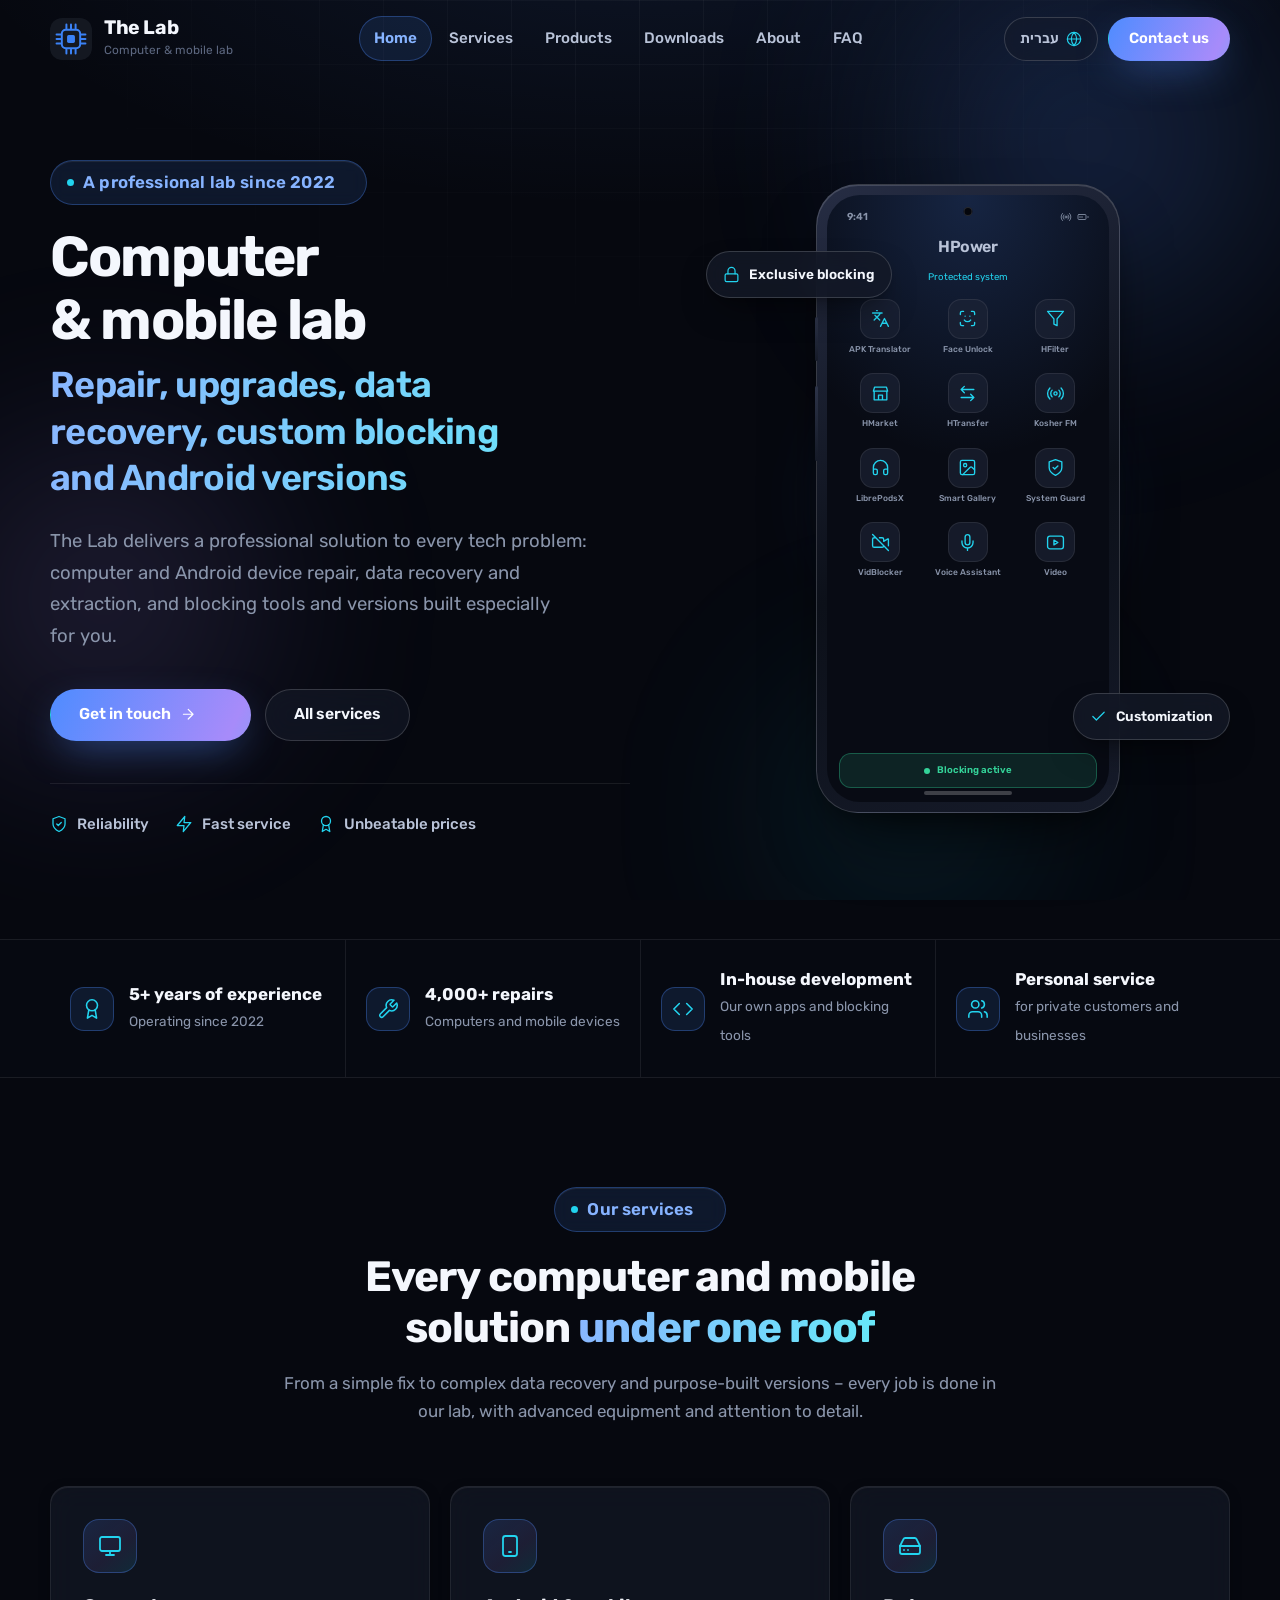
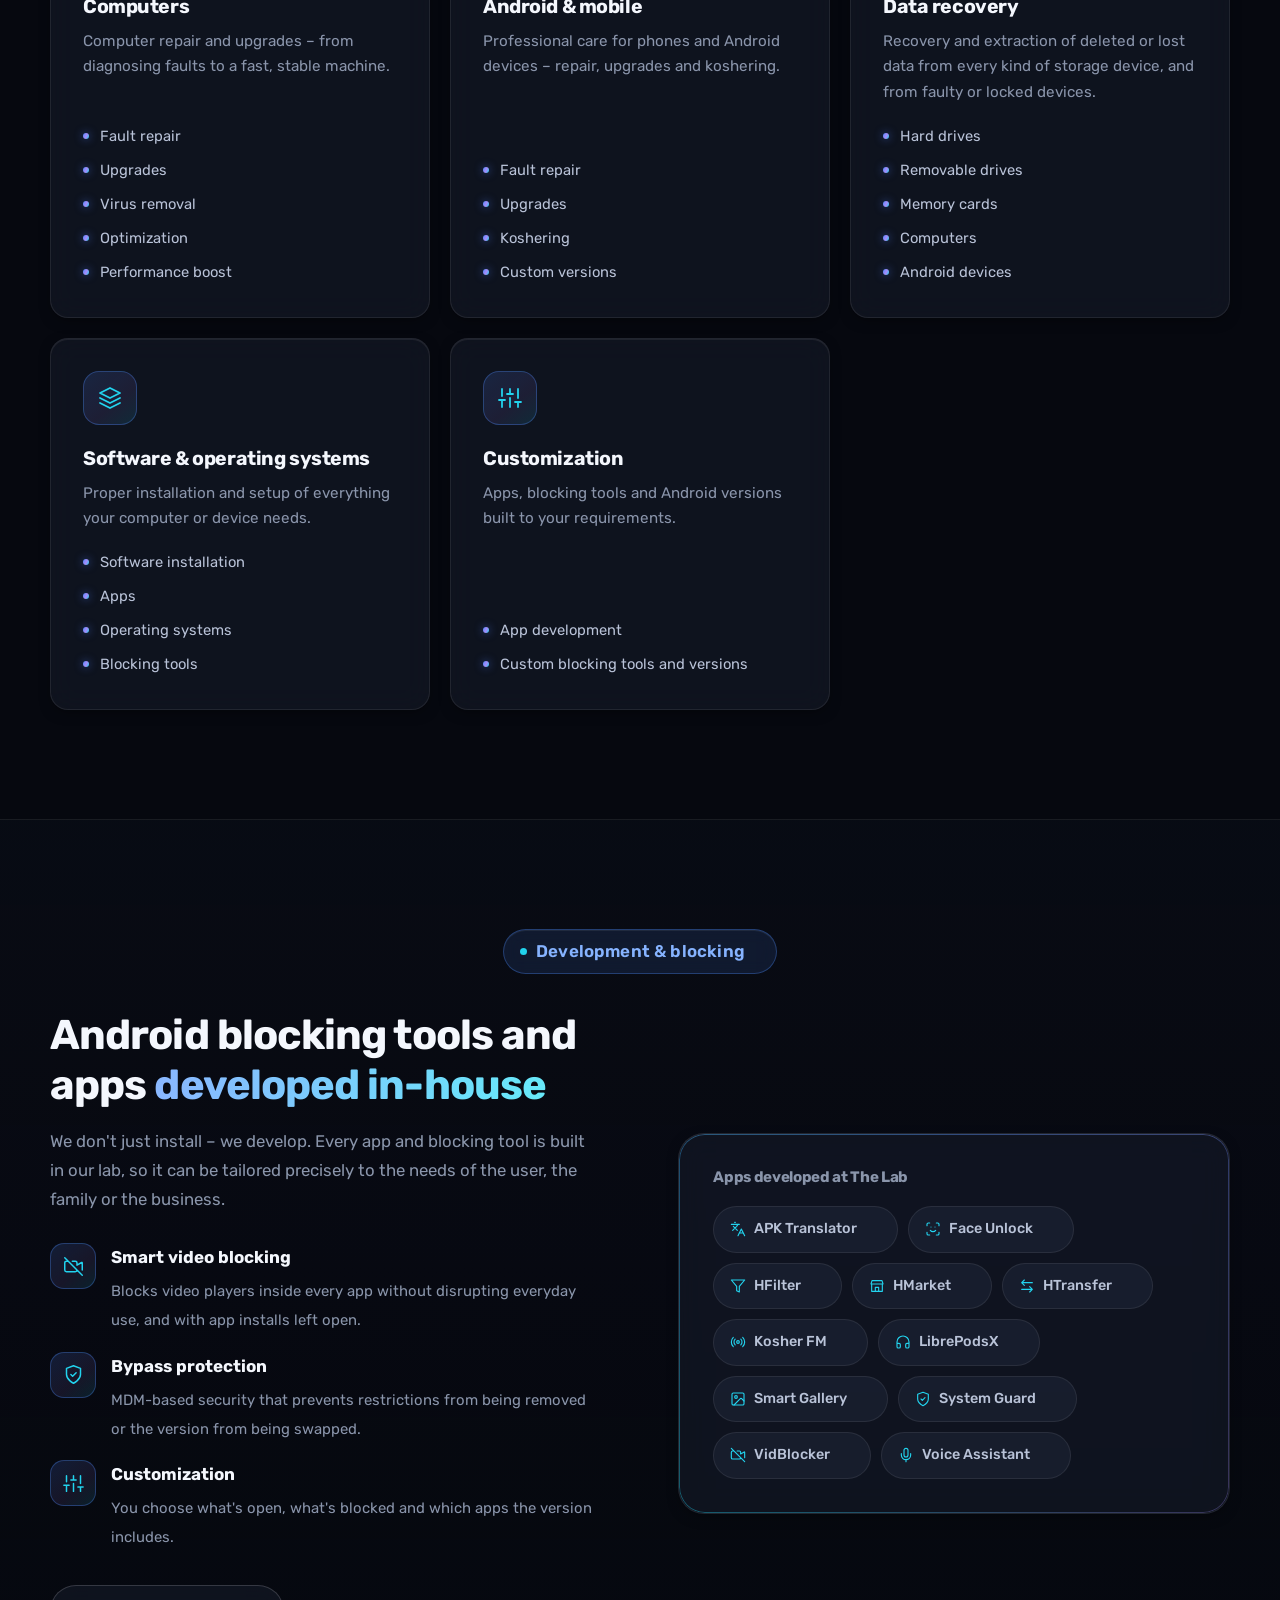
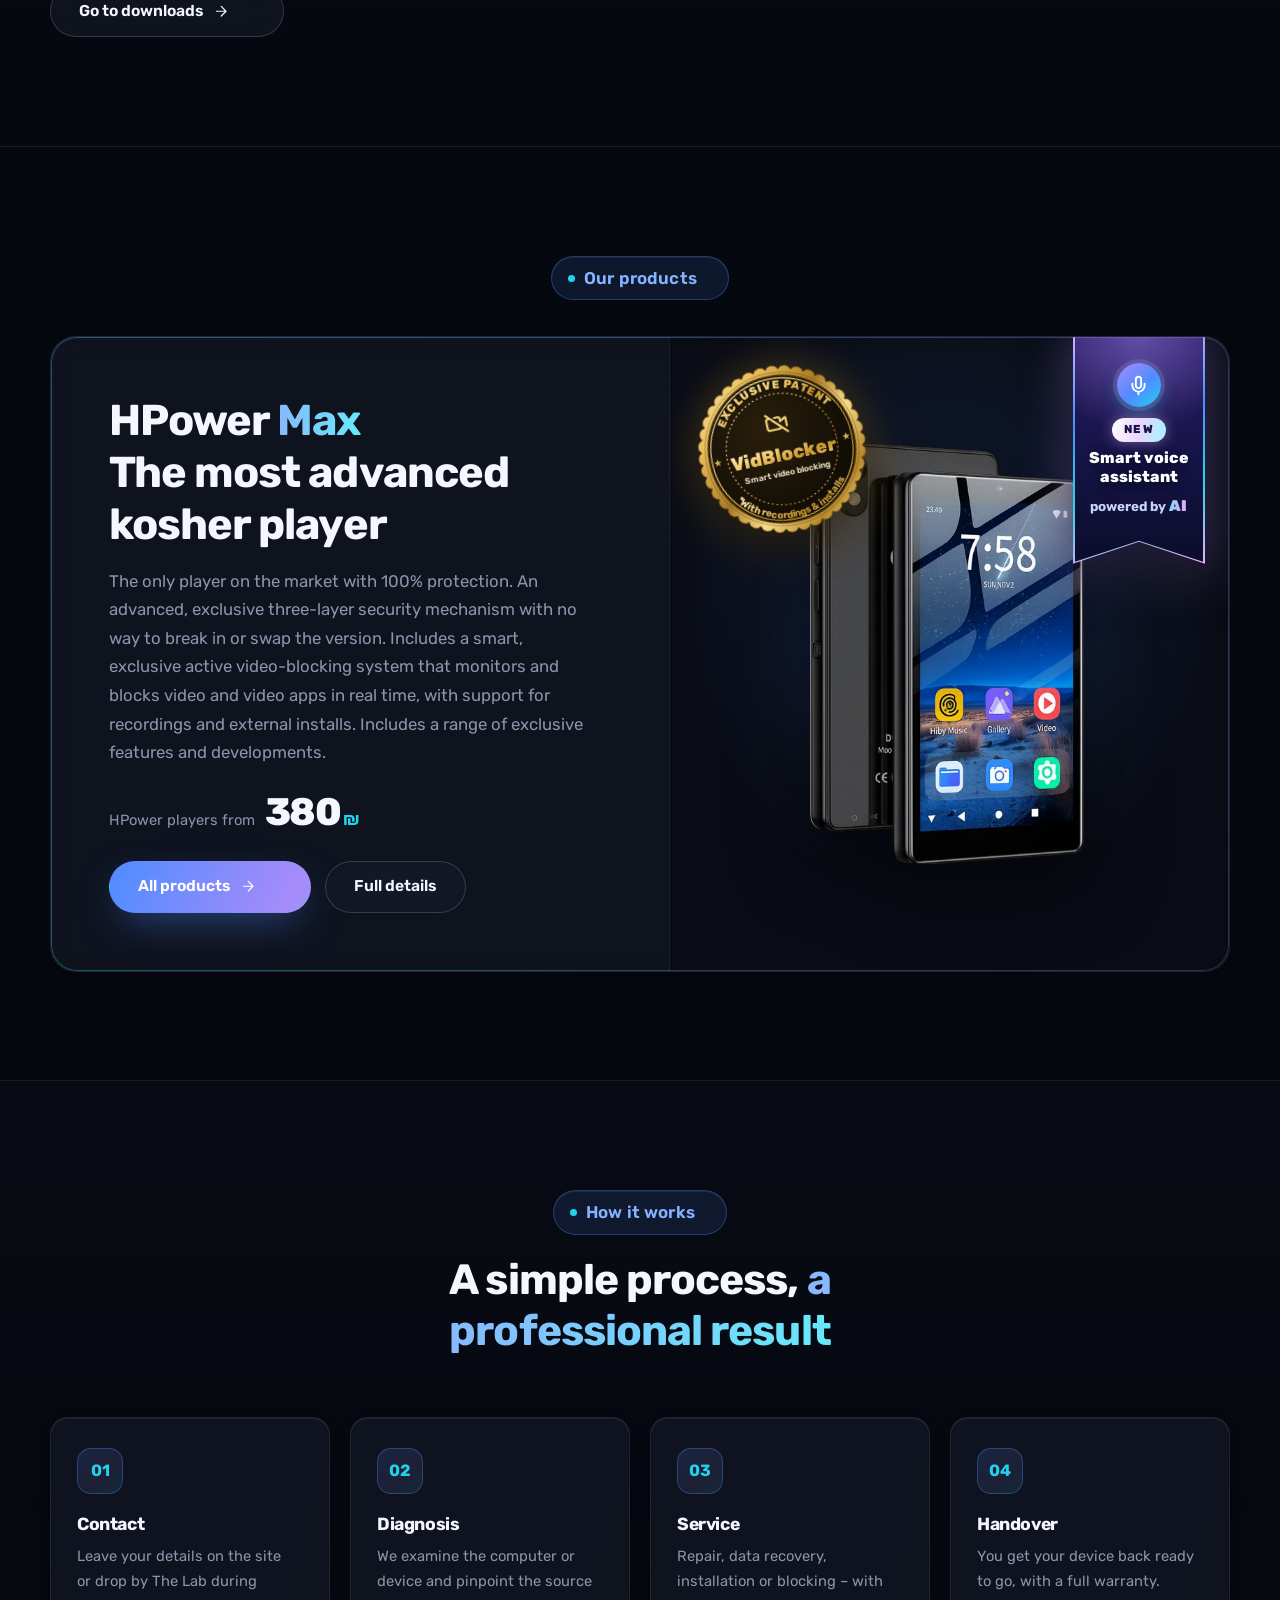
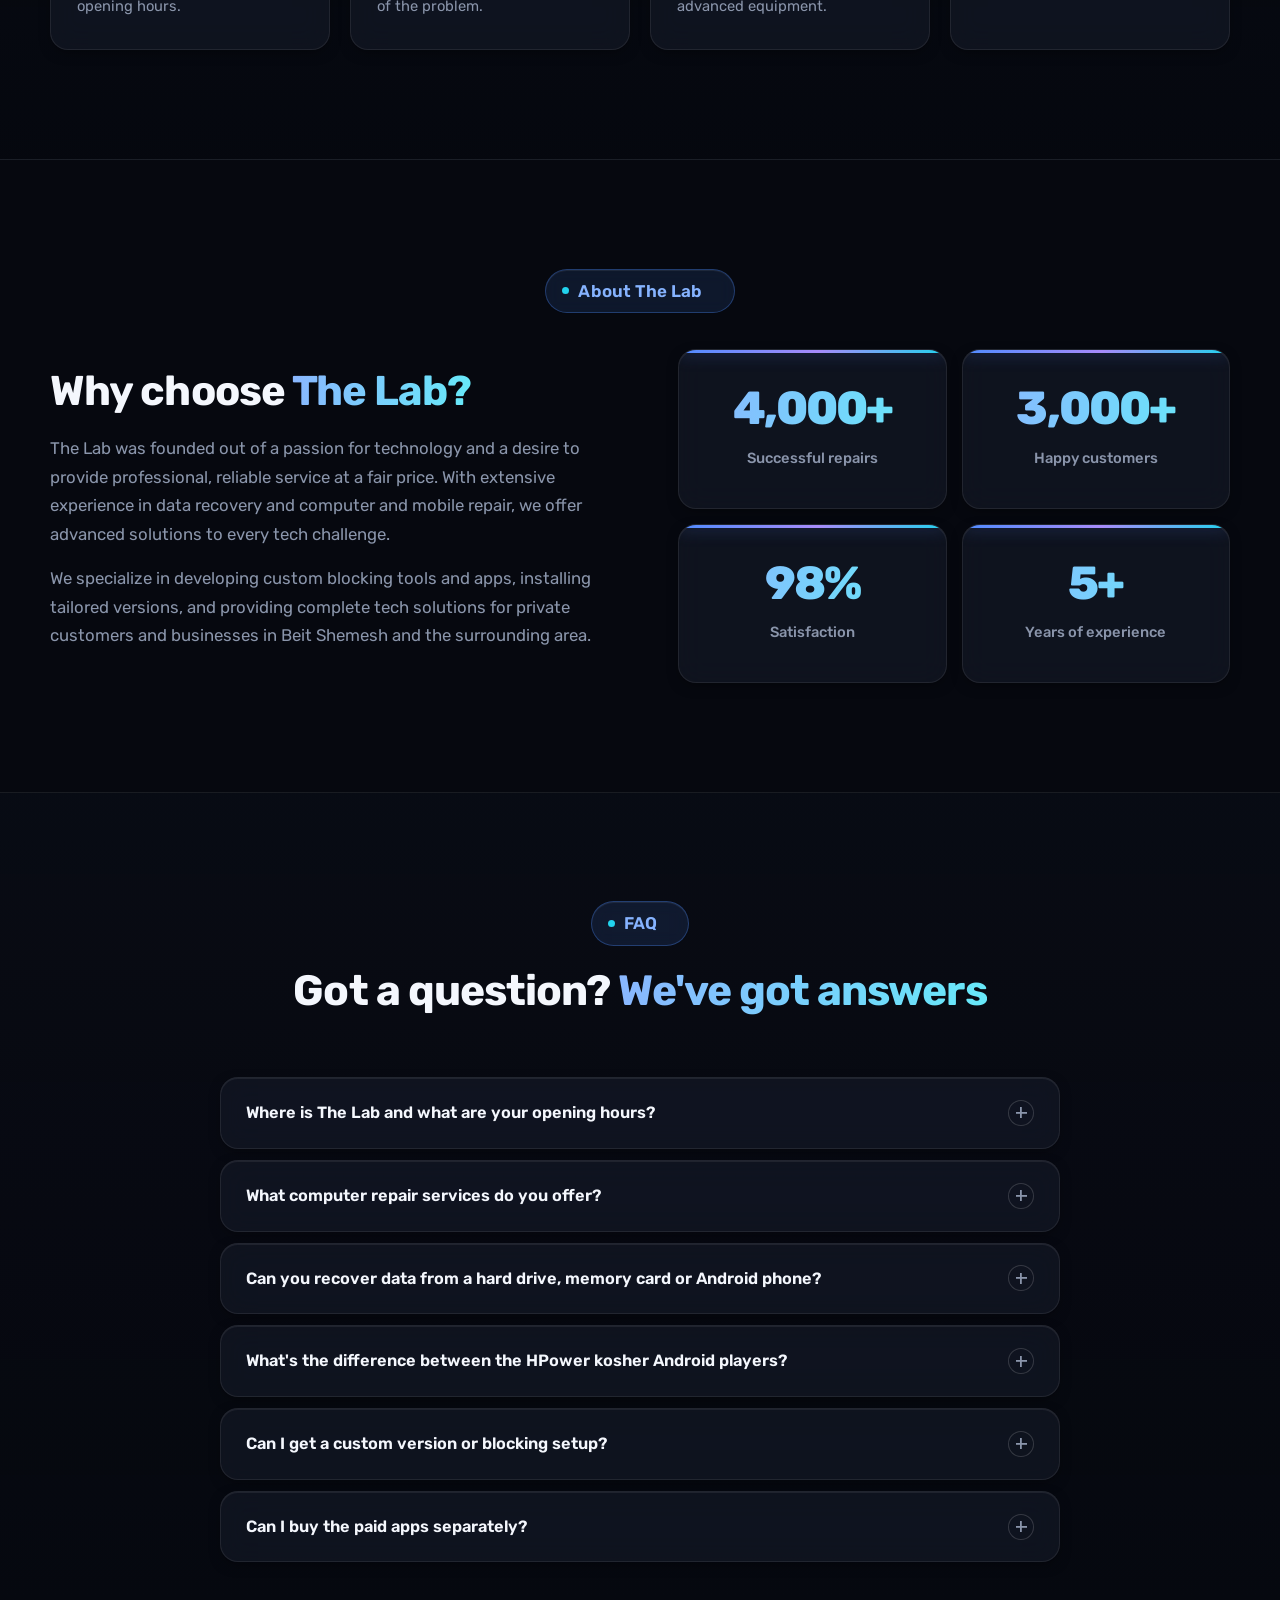
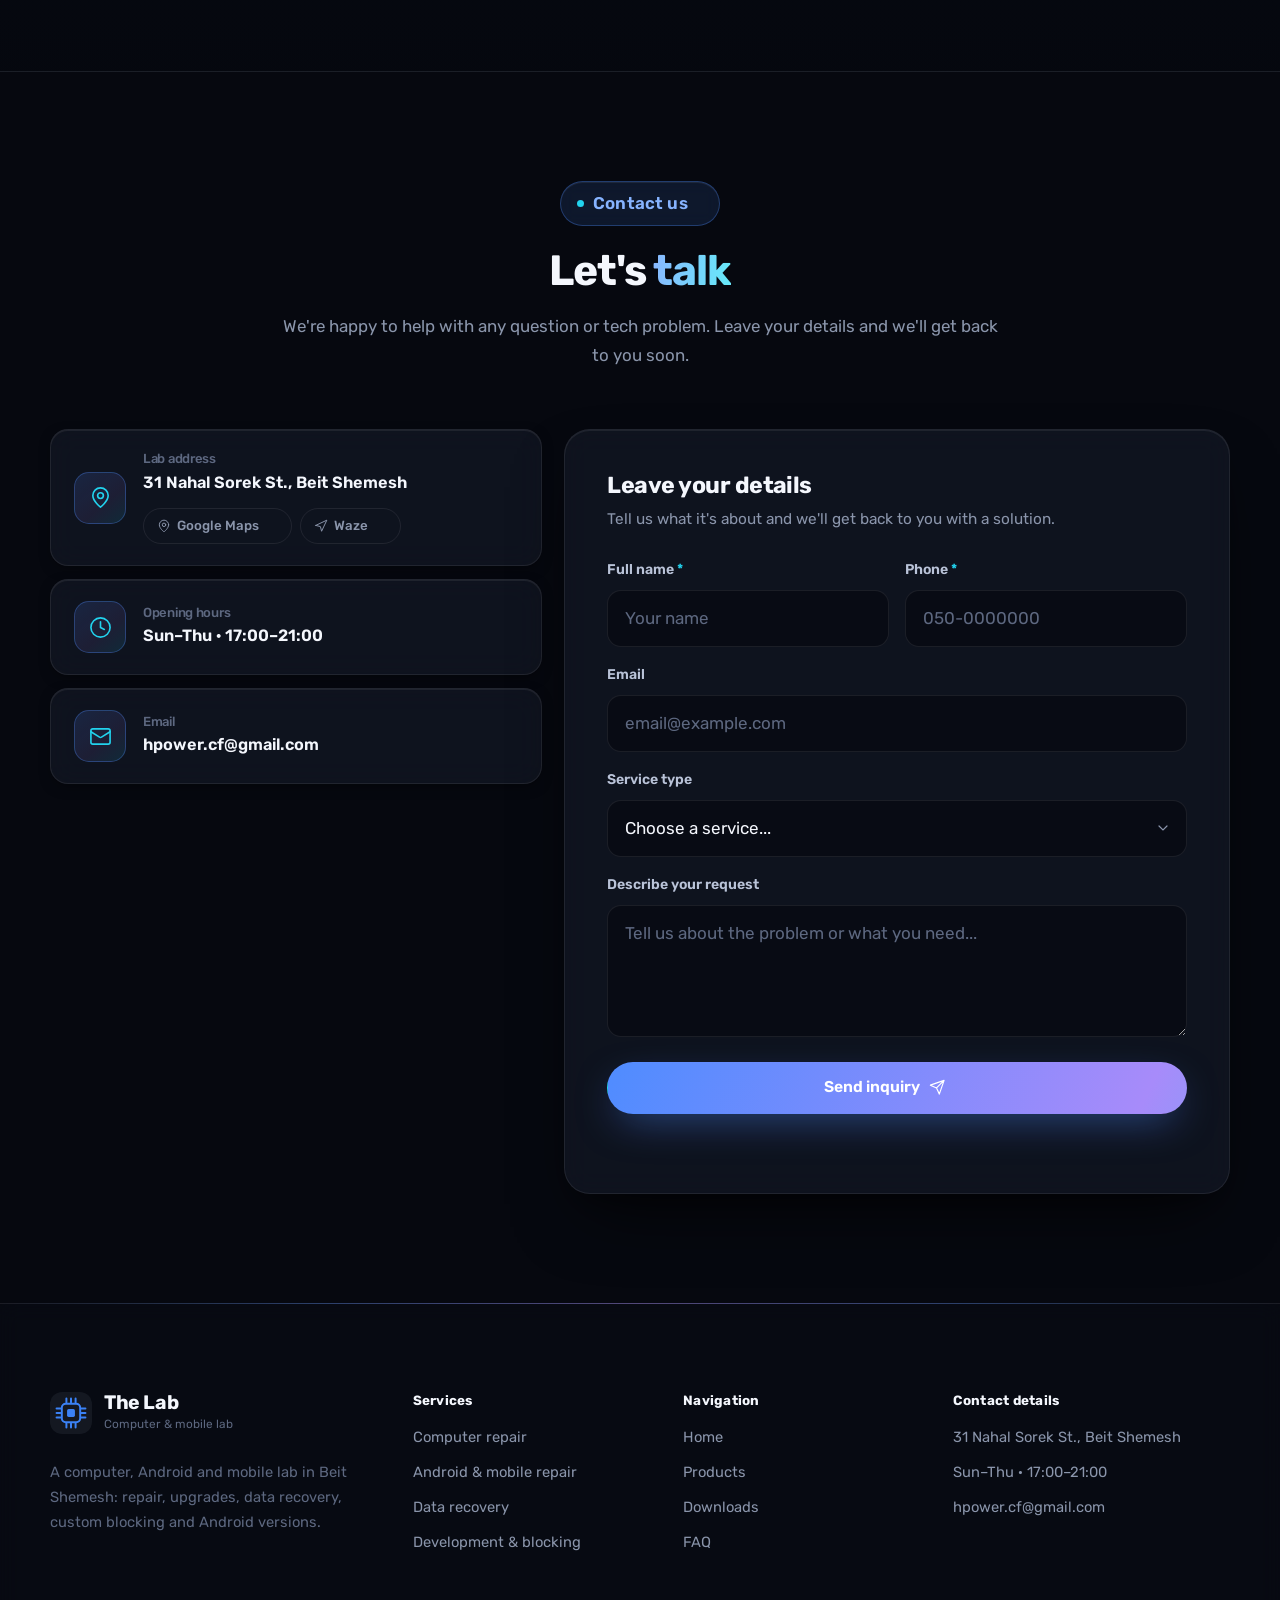
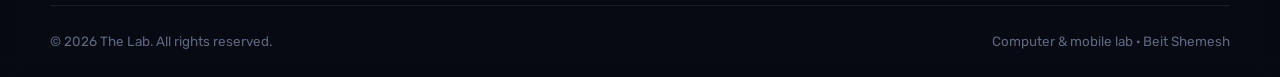
==== commit 0ed66fae: "Add screen size for all models and update HPower Max texts - Screen size listed first for every mode" ====
--- a/en/index.html
+++ b/en/index.html
@@ -408,7 +408,7 @@
         <div class="showcase glow-border reveal">
           <div class="showcase-text">
             <h2 id="players-title">HPower <span class="grad-text">Max</span><br>The most advanced kosher player</h2>
-            <p>The only player on the market with 100% protection. An advanced, exclusive three-layer security mechanism with no way to break in or swap the version. No internet and no video at all. Includes a range of exclusive features and developments.</p>
+            <p>The only player on the market with 100% protection. An advanced, exclusive three-layer security mechanism with no way to break in or swap the version. Includes a smart, exclusive active video-blocking system that monitors and blocks video and video apps in real time, with support for recordings and external installs. Includes a range of exclusive features and developments.</p>
             <div class="price-line">
               <span class="price-from">HPower players from</span>
               <span class="price-big">380<small>₪</small></span>
--- a/assets/css/style.css
+++ b/assets/css/style.css
@@ -1106,27 +1106,28 @@
 /* כל כרטיסי התכונות באותו גודל */
 .lp-features { grid-auto-rows: 1fr; }
 .lp-card-badge { position: absolute; z-index: 2; inset-block-start: clamp(26px, 3vw, 32px); inset-inline-end: clamp(26px, 3vw, 32px); }
-.lp-specs { --g: 16px; display: grid; grid-template-columns: repeat(3, 1fr); gap: var(--g); }
+.lp-specs { --g: 14px; display: grid; grid-template-columns: repeat(4, 1fr); gap: var(--g); max-width: 1040px; margin-inline: auto; }
+/* אריח מפרט קומפקטי: אייקון בצד, כותרת וערך אחד מתחת לשני */
 .spec-tile {
-  display: grid; justify-items: center; gap: 6px; padding: 26px 18px; text-align: center; border-radius: var(--radius);
+  display: grid; grid-template-columns: auto 1fr; align-items: center; column-gap: 14px; row-gap: 1px;
+  padding: 14px 16px; border-radius: var(--radius-sm);
   background: var(--surface); border: 1px solid var(--border);
   -webkit-backdrop-filter: var(--glass-blur); backdrop-filter: var(--glass-blur);
   box-shadow: var(--shadow-sm), inset 0 1px 0 var(--highlight);
   transition: border-color 0.3s, transform 0.45s var(--ease);
 }
-.spec-tile:hover { border-color: var(--accent-line); transform: translateY(-4px); }
+.spec-tile:hover { border-color: var(--accent-line); transform: translateY(-3px); }
 .spec-tile > .icon {
-  width: 46px; height: 46px; padding: 11px; margin-bottom: 6px; border-radius: 14px;
+  grid-row: 1 / 3; width: 42px; height: 42px; padding: 10px; border-radius: var(--radius-xs);
   color: var(--a2); background: var(--grad-soft); border: 1px solid var(--accent-line);
 }
-.spec-tile span { font-size: 0.85rem; color: var(--text-muted); }
-.spec-tile strong { font-size: 1.22rem; font-weight: 800; color: var(--text); letter-spacing: -0.02em; }
+.spec-tile span { align-self: end; font-size: 0.8rem; line-height: 1.3; color: var(--text-muted); }
+.spec-tile strong { align-self: start; justify-self: start; font-size: 1.05rem; font-weight: 800; line-height: 1.3; color: var(--text); letter-spacing: -0.01em; }
 .note a { color: var(--accent-hover); font-weight: 600; }
 .note a:hover { color: var(--a2); }
 @media (max-width: 960px) {
   .lp-hero-grid { grid-template-columns: 1fr; }
   .lp-hero-visual { order: -1; min-height: 460px; }
-  .spec-tile:last-child:nth-child(odd) { grid-column: 1 / -1; justify-self: center; width: calc((100% - var(--g, 20px)) / 2); }
   .lp-specs { grid-template-columns: repeat(2, 1fr); }
 }
 @media (max-width: 640px) {
@@ -1139,8 +1140,10 @@
   .lp-hero-visual .patent-seal { inset-block-start: 0; inset-inline-start: 0; }
   .lp-price strong { font-size: 2.2rem; }
   .lp-buy .btn { flex: 1 1 100%; }
-  .lp-specs { --g: 12px; }
-  .spec-tile { padding: 20px 12px; }
+  .lp-specs { --g: 10px; }
+  .spec-tile { column-gap: 10px; padding: 12px; }
+  .spec-tile > .icon { width: 36px; height: 36px; padding: 8px; }
+  .spec-tile strong { font-size: 0.98rem; }
   .lp-card-badge { inset-block-start: 26px; inset-inline-end: 26px; }
 }
 
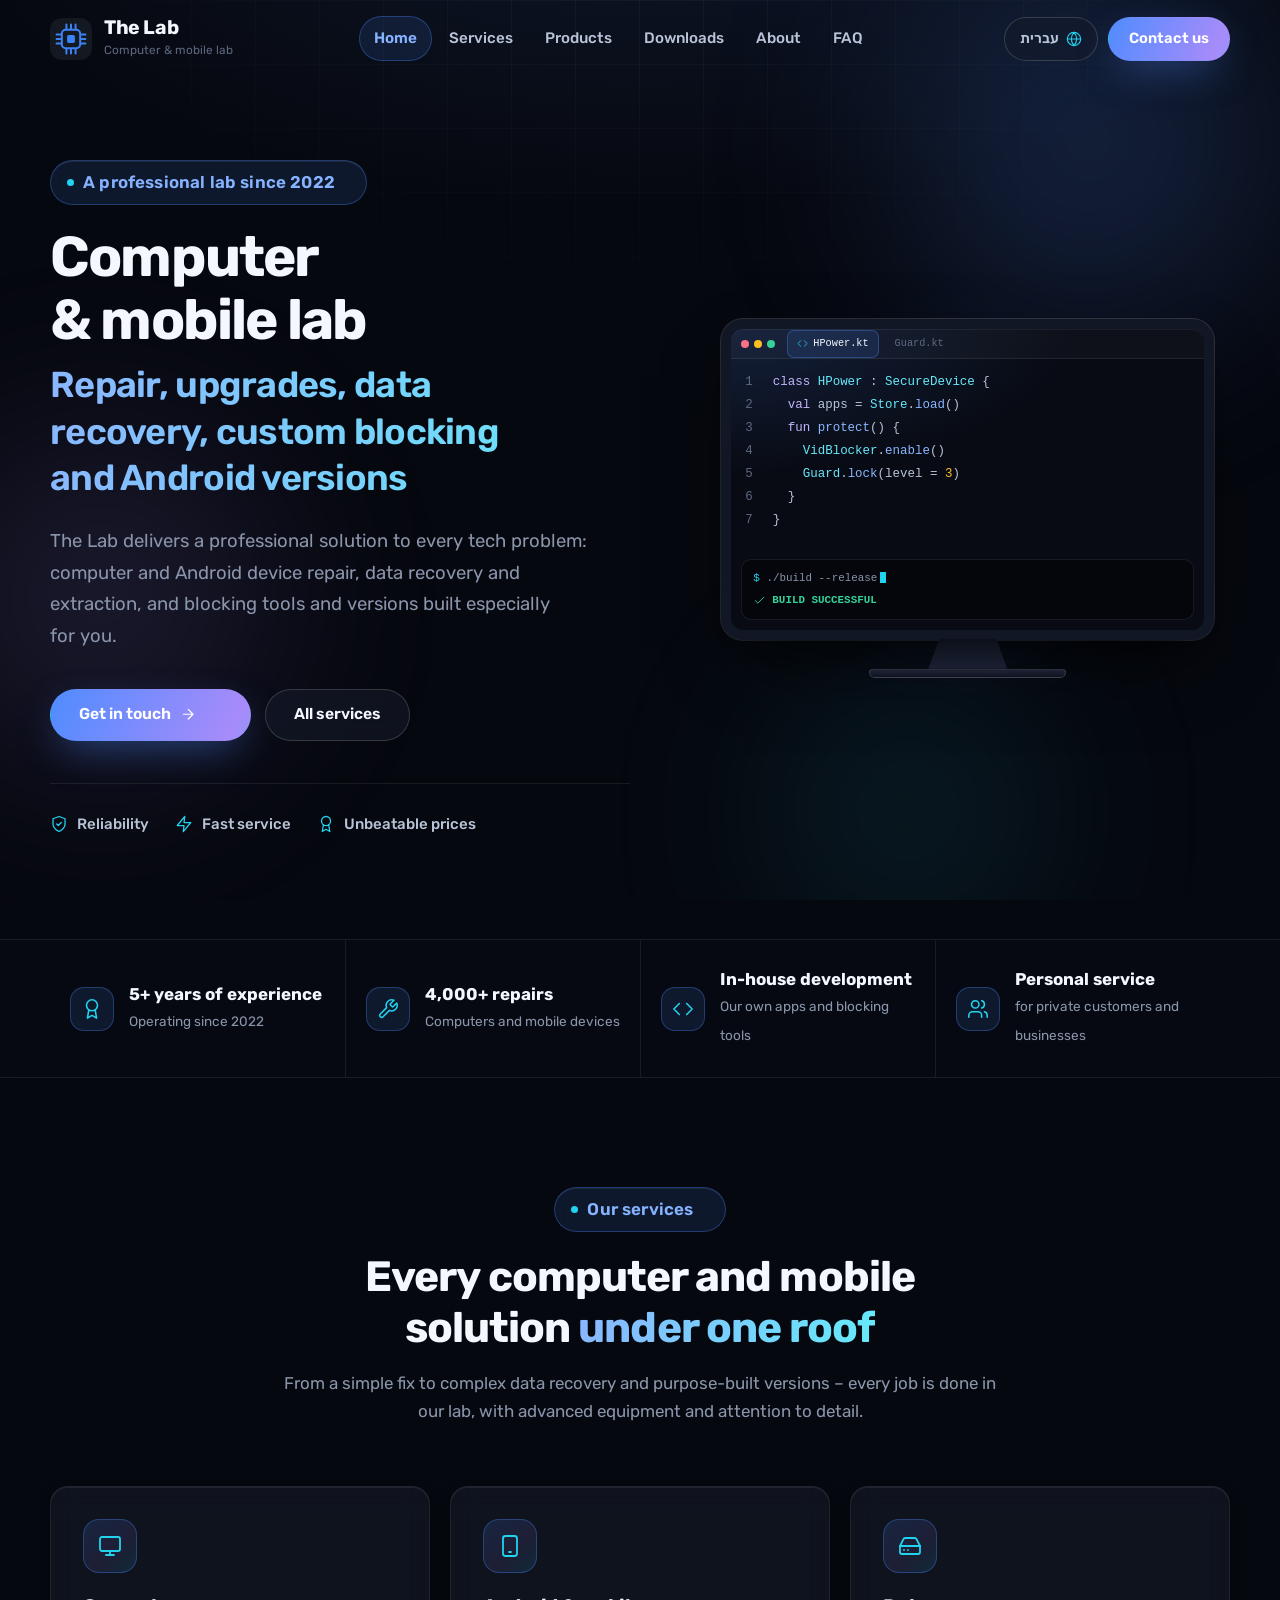
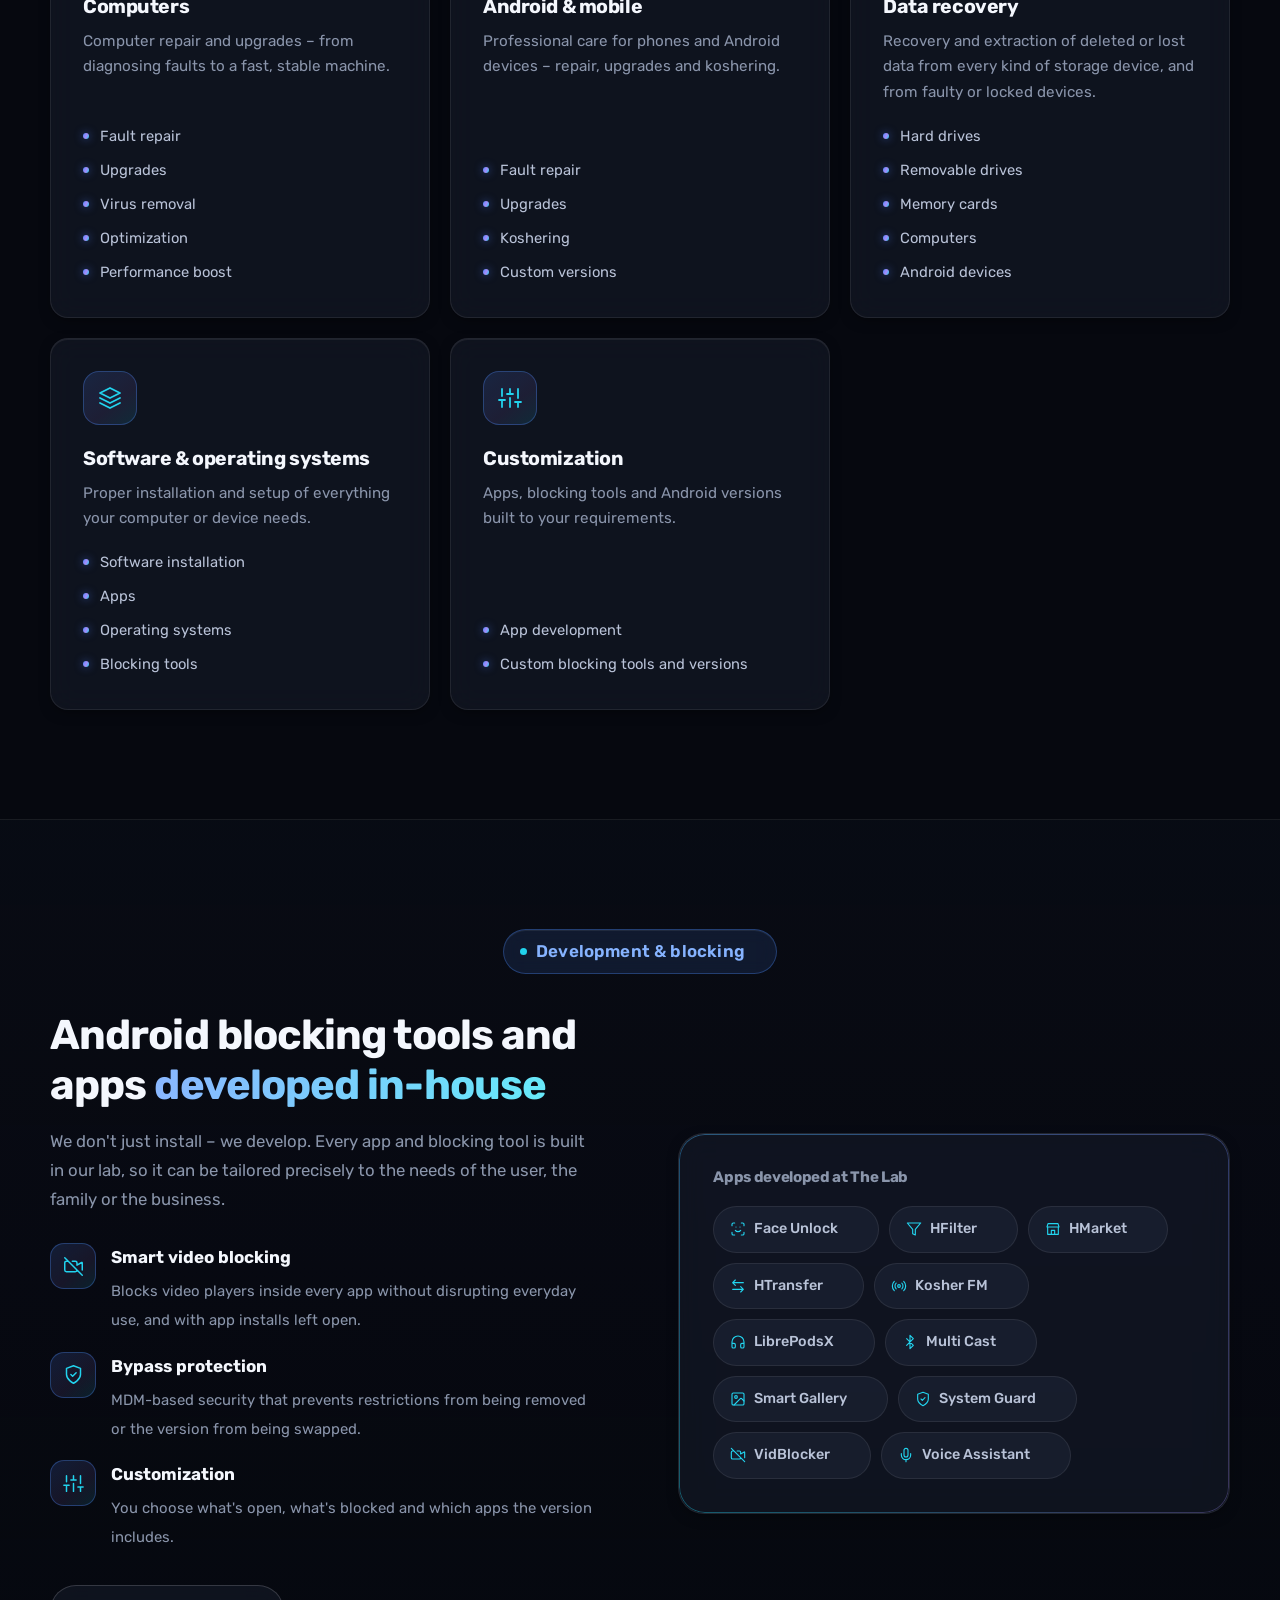
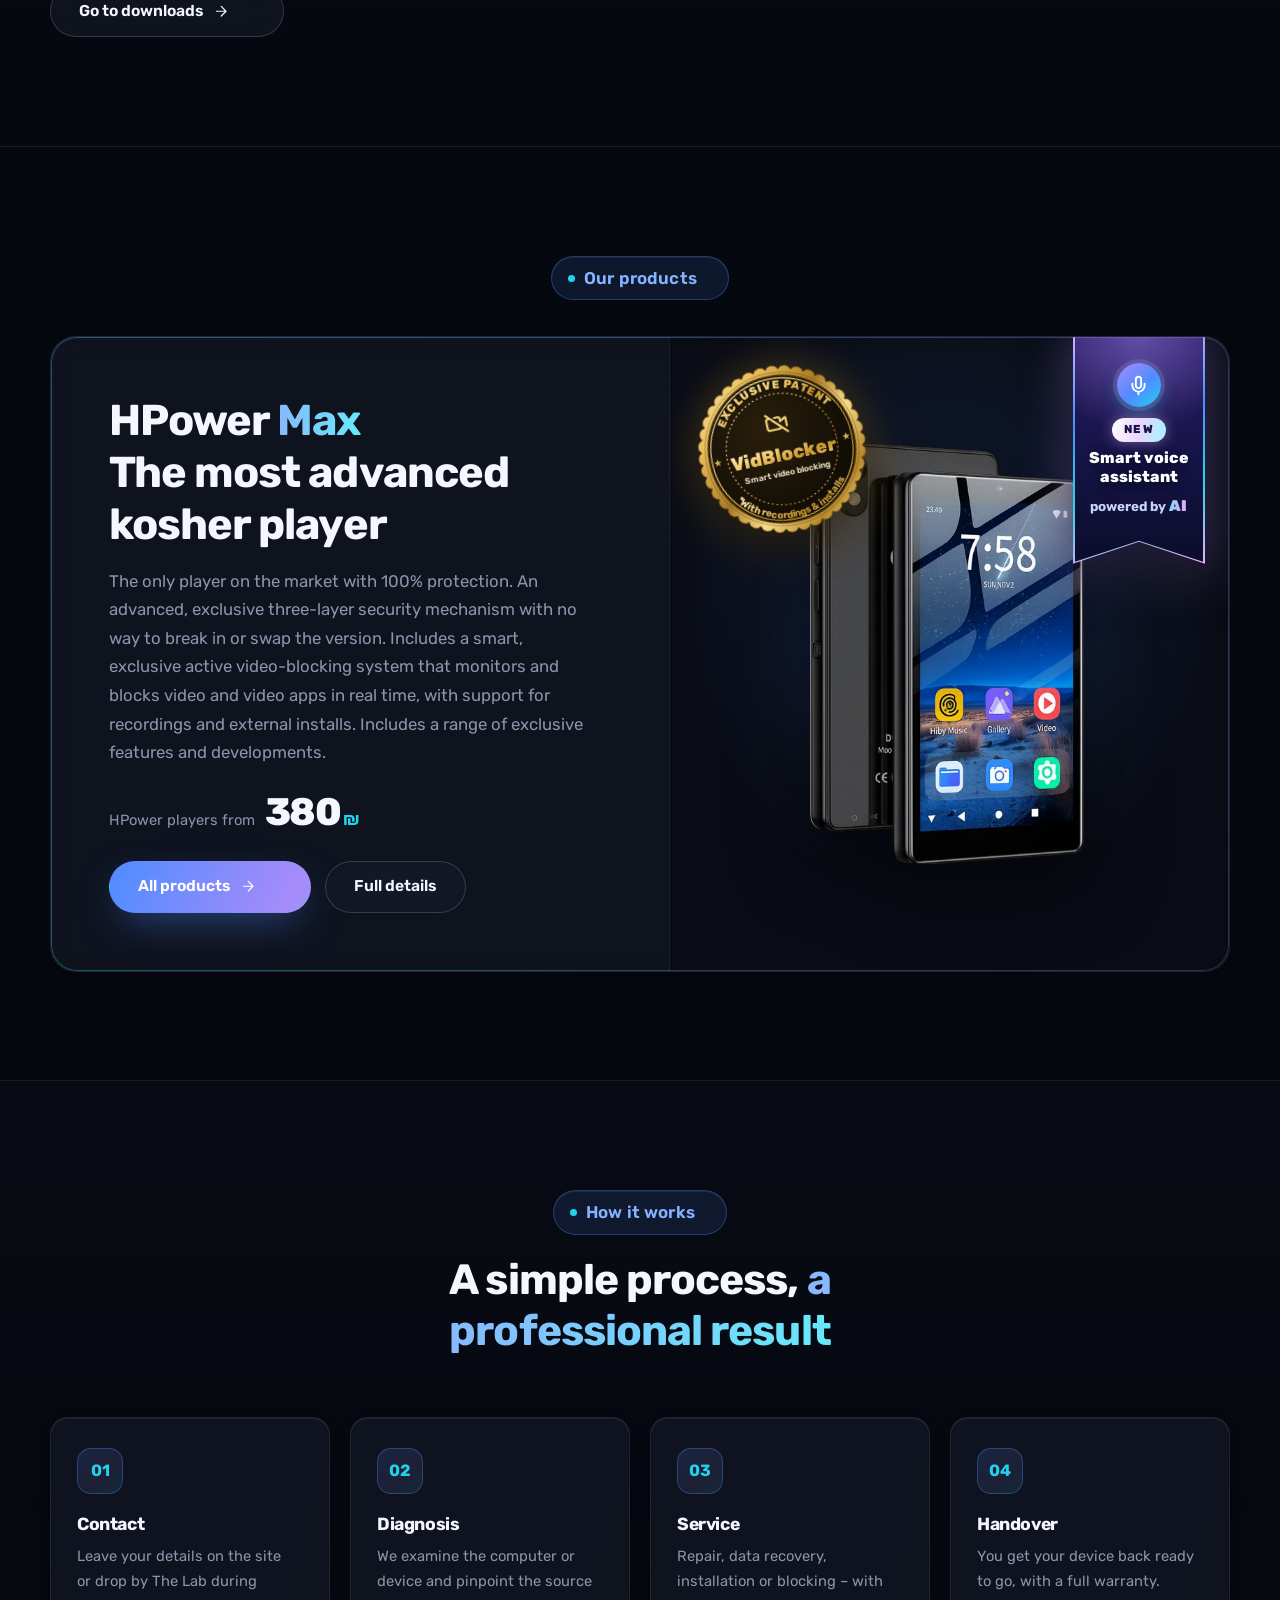
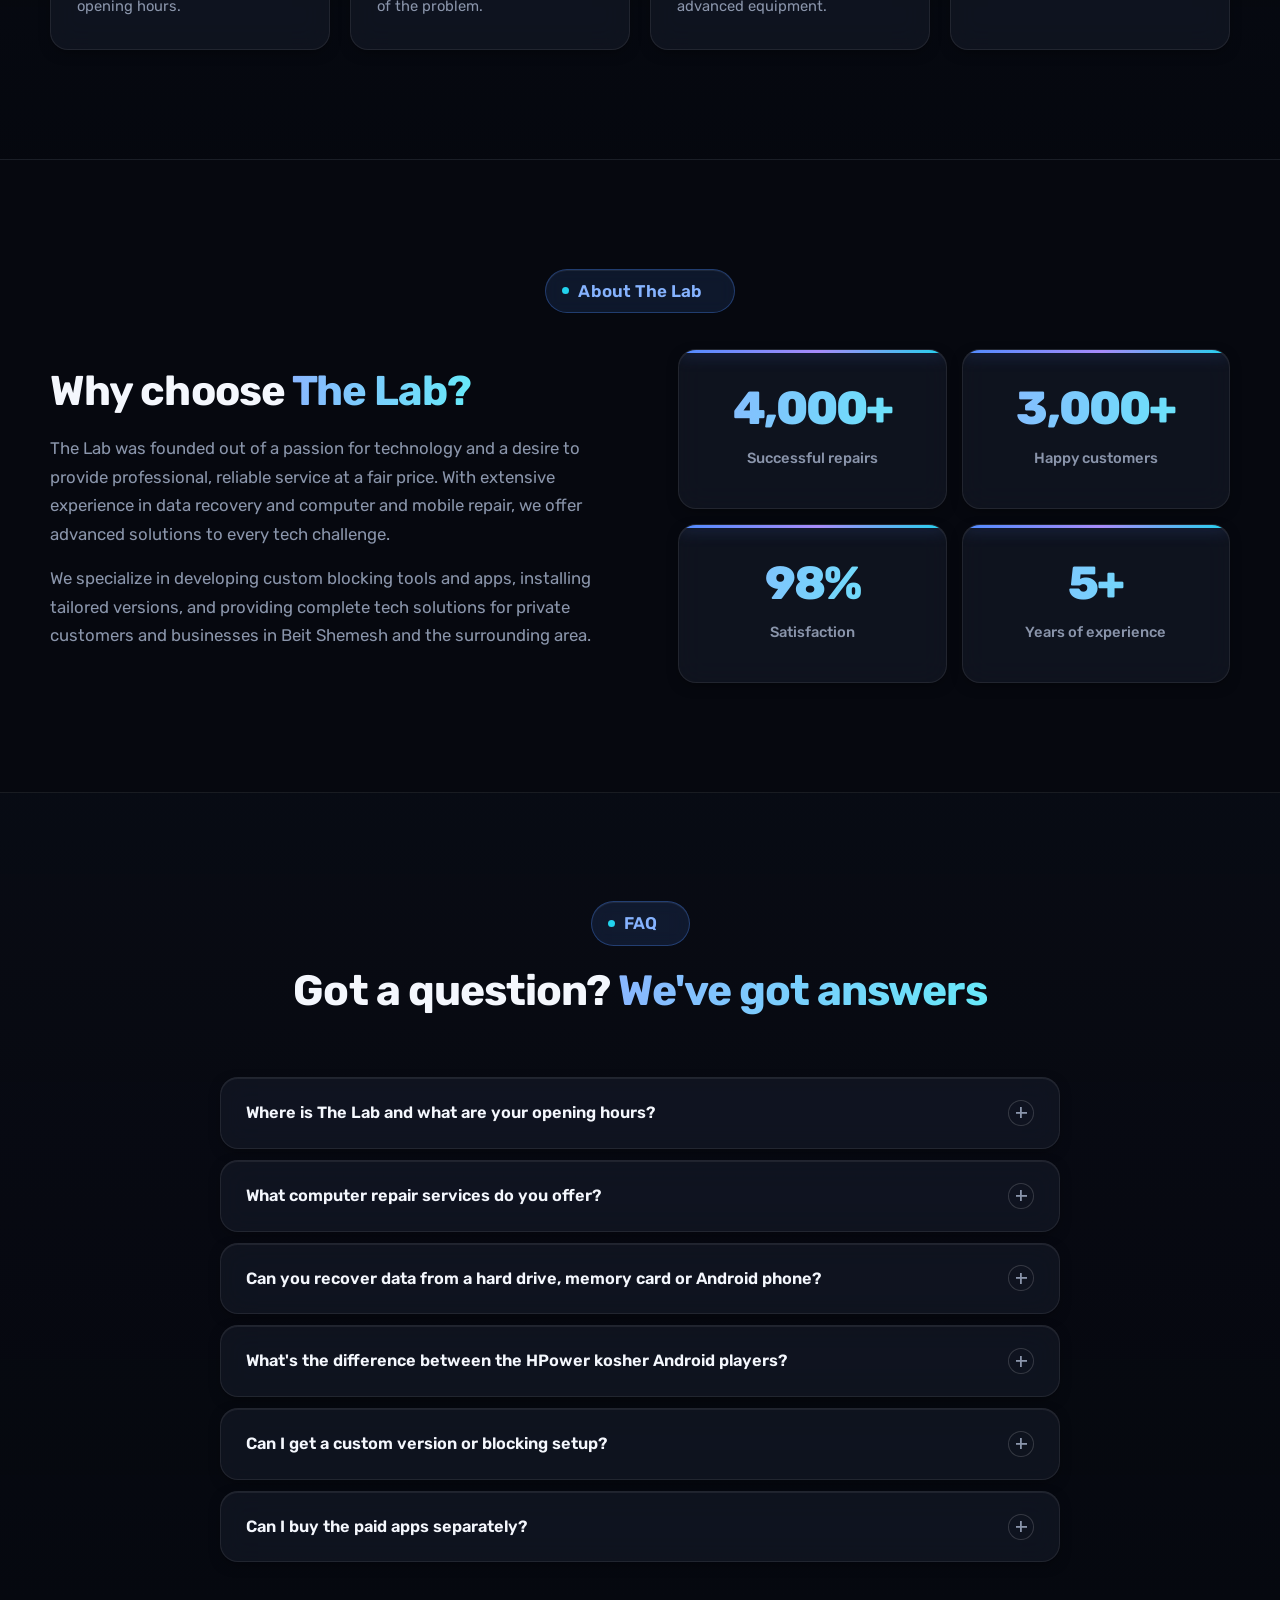
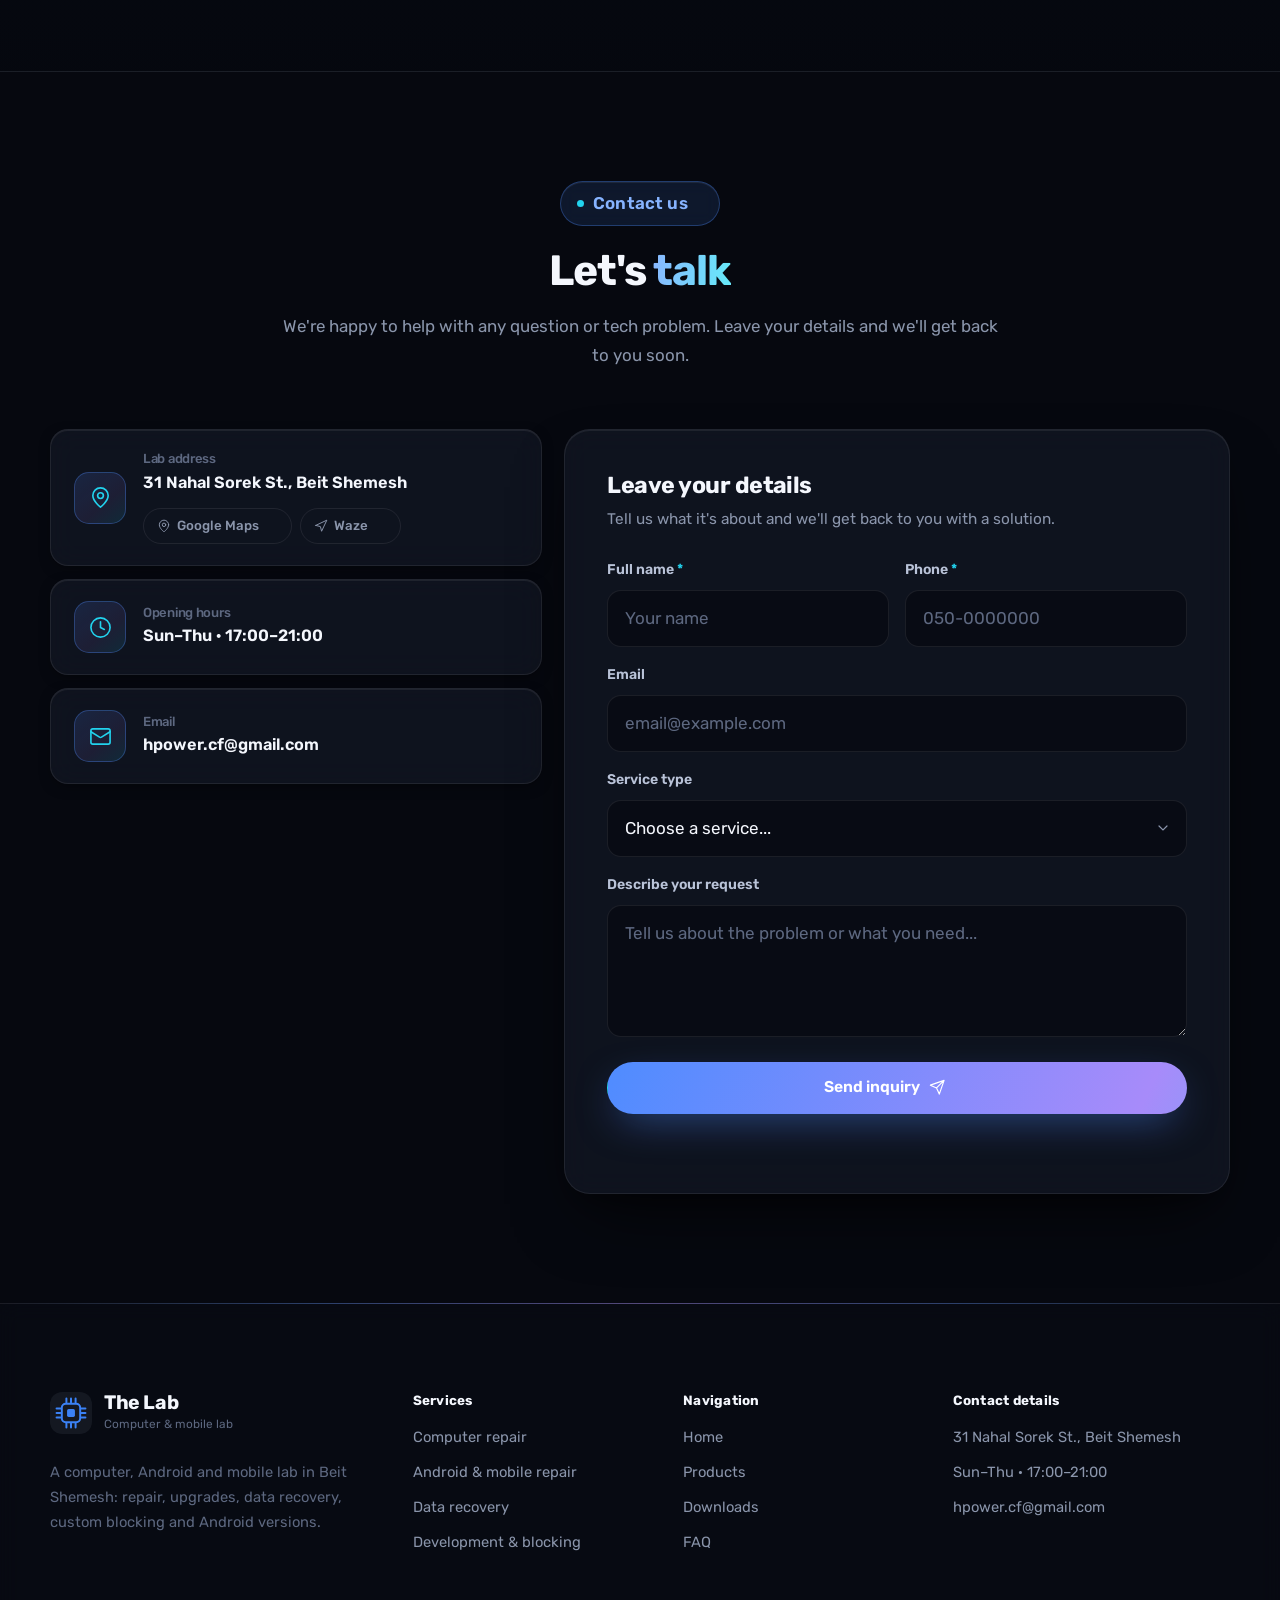
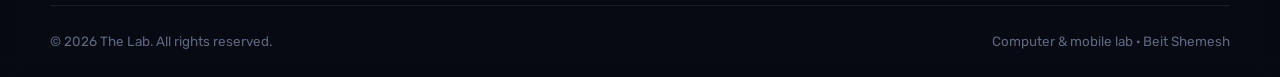
==== commit d39103e3: "Upload" ====
--- a/en/index.html
+++ b/en/index.html
@@ -214,54 +214,81 @@
         </div>
 
         <div class="hero-visual reveal" style="--d:.2s" aria-hidden="true">
-          <span class="hero-chip c1"><svg class="icon"><use href="#i-lock"/></svg>Exclusive blocking</span>
-
-          <div class="phone">
-            <span class="phone-cam"></span>
-            <div class="phone-screen">
-              <span class="phone-sheen"></span>
-
-              <div class="ph-status">
-                <span>9:41</span>
-                <span class="ph-sig">
-                  <svg class="icon"><use href="#i-radio"/></svg>
-                  <svg class="icon"><use href="#i-battery"/></svg>
-                </span>
-              </div>
-
-              <div class="ph-head">
-                <strong>HPower</strong>
-                <span>Protected system</span>
-              </div>
-
-              <div class="ph-apps">
-                <span class="ph-app"><span class="ph-ico"><svg class="icon"><use href="#i-languages"/></svg></span><span class="ph-name">APK Translator</span></span>
-                <span class="ph-app"><span class="ph-ico"><svg class="icon"><use href="#i-face"/></svg></span><span class="ph-name">Face Unlock</span></span>
-                <span class="ph-app"><span class="ph-ico"><svg class="icon"><use href="#i-filter"/></svg></span><span class="ph-name">HFilter</span></span>
-                <span class="ph-app"><span class="ph-ico"><svg class="icon"><use href="#i-store"/></svg></span><span class="ph-name">HMarket</span></span>
-                <span class="ph-app"><span class="ph-ico"><svg class="icon"><use href="#i-transfer"/></svg></span><span class="ph-name">HTransfer</span></span>
-                <span class="ph-app"><span class="ph-ico"><svg class="icon"><use href="#i-radio"/></svg></span><span class="ph-name">Kosher FM</span></span>
-                <span class="ph-app"><span class="ph-ico"><svg class="icon"><use href="#i-headphones"/></svg></span><span class="ph-name">LibrePodsX</span></span>
-                <span class="ph-app"><span class="ph-ico"><svg class="icon"><use href="#i-image"/></svg></span><span class="ph-name">Smart Gallery</span></span>
-                <span class="ph-app"><span class="ph-ico"><svg class="icon"><use href="#i-shield"/></svg></span><span class="ph-name">System Guard</span></span>
-                <span class="ph-app"><span class="ph-ico"><svg class="icon"><use href="#i-video-off"/></svg></span><span class="ph-name">VidBlocker</span></span>
-                <span class="ph-app"><span class="ph-ico"><svg class="icon"><use href="#i-mic"/></svg></span><span class="ph-name">Voice Assistant</span></span>
-                <span class="ph-app is-target"><span class="ph-ico"><svg class="icon"><use href="#i-play"/></svg></span><span class="ph-name">Video</span></span>
-              </div>
-
-              <div class="ph-live"><span class="ph-dot"></span>Blocking active</div>
-
-              <div class="ph-block">
-                <span class="ph-shield"><svg class="icon"><use href="#i-shield"/></svg></span>
-                <strong>Video blocked</strong>
-                <span class="ph-note">VidBlocker · blocked in every app</span>
-              </div>
-
-              <span class="phone-home"></span>
+          <div class="hero-stage">
+            <!-- סצנה 1: מחשב עם קוד שנכתב ונבנה -->
+            <div class="hero-scene scene-pc is-active">
+              <div class="pc">
+                <div class="pc-screen" dir="ltr">
+                  <span class="pc-sheen"></span>
+
+                  <div class="pc-bar">
+                    <span class="pc-dots"><i></i><i></i><i></i></span>
+                    <span class="pc-tab"><svg class="icon"><use href="#i-code"/></svg>HPower.kt</span>
+                    <span class="pc-tab is-dim">Guard.kt</span>
+                  </div>
+
+                  <div class="pc-code">
+                    <span class="cl" style="--i:0"><b>1</b><em class="k">class</em> <em class="t">HPower</em> : <em class="t">SecureDevice</em> {</span>
+                    <span class="cl" style="--i:1"><b>2</b>  <em class="k">val</em> apps = <em class="t">Store</em>.<em class="f">load</em>()</span>
+                    <span class="cl" style="--i:2"><b>3</b>  <em class="k">fun</em> <em class="f">protect</em>() {</span>
+                    <span class="cl" style="--i:3"><b>4</b>    <em class="t">VidBlocker</em>.<em class="f">enable</em>()</span>
+                    <span class="cl" style="--i:4"><b>5</b>    <em class="t">Guard</em>.<em class="f">lock</em>(level = <em class="n">3</em>)</span>
+                    <span class="cl" style="--i:5"><b>6</b>  }</span>
+                    <span class="cl" style="--i:6"><b>7</b>}</span>
+                  </div>
+
+                  <div class="pc-term">
+                    <span class="pc-cmd"><em class="p">$</em> ./build --release<span class="pc-caret"></span></span>
+                    <span class="pc-ok"><svg class="icon"><use href="#i-check"/></svg>BUILD SUCCESSFUL</span>
+                  </div>
+                </div>
+                <span class="pc-neck"></span>
+                <span class="pc-base"></span>
+              </div>
+            </div>
+
+            <!-- סצנה 2: טלפון עם מנגנון החסימה בפעולה -->
+            <div class="hero-scene scene-phone">
+              <div class="phone">
+                <span class="phone-cam"></span>
+                <div class="phone-screen">
+                  <span class="phone-sheen"></span>
+
+                  <div class="ph-status">
+                    <span>9:41</span>
+                    <span class="ph-sig">
+                      <svg class="icon"><use href="#i-radio"/></svg>
+                      <svg class="icon"><use href="#i-battery"/></svg>
+                    </span>
+                  </div>
+
+                  <div class="ph-head">
+                    <strong>HPower</strong>
+                    <span>Protected system</span>
+                  </div>
+
+                  <div class="ph-apps">
+                    <span class="ph-app" style="--i:0"><span class="ph-ico"><svg class="icon"><use href="#i-face"/></svg></span><span class="ph-name">Face Unlock</span></span>
+                    <span class="ph-app" style="--i:1"><span class="ph-ico"><svg class="icon"><use href="#i-filter"/></svg></span><span class="ph-name">HFilter</span></span>
+                    <span class="ph-app" style="--i:2"><span class="ph-ico"><svg class="icon"><use href="#i-store"/></svg></span><span class="ph-name">HMarket</span></span>
+                    <span class="ph-app" style="--i:3"><span class="ph-ico"><svg class="icon"><use href="#i-transfer"/></svg></span><span class="ph-name">HTransfer</span></span>
+                    <span class="ph-app" style="--i:4"><span class="ph-ico"><svg class="icon"><use href="#i-radio"/></svg></span><span class="ph-name">Kosher FM</span></span>
+                    <span class="ph-app" style="--i:5"><span class="ph-ico"><svg class="icon"><use href="#i-headphones"/></svg></span><span class="ph-name">LibrePodsX</span></span>
+                    <span class="ph-app" style="--i:6"><span class="ph-ico"><svg class="icon"><use href="#i-bluetooth"/></svg></span><span class="ph-name">Multi Cast</span></span>
+                    <span class="ph-app" style="--i:7"><span class="ph-ico"><svg class="icon"><use href="#i-image"/></svg></span><span class="ph-name">Smart Gallery</span></span>
+                    <span class="ph-app" style="--i:8"><span class="ph-ico"><svg class="icon"><use href="#i-shield"/></svg></span><span class="ph-name">System Guard</span></span>
+                    <span class="ph-app" style="--i:9"><span class="ph-ico"><svg class="icon"><use href="#i-video-off"/></svg></span><span class="ph-name">VidBlocker</span></span>
+                    <span class="ph-app" style="--i:10"><span class="ph-ico"><svg class="icon"><use href="#i-mic"/></svg></span><span class="ph-name">Voice Assistant</span></span>
+                  </div>
+
+                  <div class="ph-live"><span class="ph-dot"></span>Blocking active</div>
+
+                  <span class="phone-home"></span>
+                </div>
+              </div>
             </div>
           </div>
 
-          <span class="hero-chip c2"><svg class="icon"><use href="#i-check"/></svg>Customization</span>
         </div>
       </div>
     </section>
@@ -382,13 +409,13 @@
         <div class="dev-visual glow-border reveal" style="--d:.12s">
           <h3>Apps developed at The Lab</h3>
           <div class="app-cloud">
-            <a class="app-pill" href="downloads.html#apk-translator"><svg class="icon" aria-hidden="true"><use href="#i-languages"/></svg>APK Translator</a>
             <a class="app-pill" href="downloads.html#face-unlock"><svg class="icon" aria-hidden="true"><use href="#i-face"/></svg>Face Unlock</a>
             <a class="app-pill" href="downloads.html#hfilter"><svg class="icon" aria-hidden="true"><use href="#i-filter"/></svg>HFilter</a>
             <a class="app-pill" href="downloads.html#hmarket"><svg class="icon" aria-hidden="true"><use href="#i-store"/></svg>HMarket</a>
             <a class="app-pill" href="downloads.html#htransfer"><svg class="icon" aria-hidden="true"><use href="#i-transfer"/></svg>HTransfer</a>
             <a class="app-pill" href="downloads.html#kosher-fm"><svg class="icon" aria-hidden="true"><use href="#i-radio"/></svg>Kosher FM</a>
             <a class="app-pill" href="downloads.html#librepodsx"><svg class="icon" aria-hidden="true"><use href="#i-headphones"/></svg>LibrePodsX</a>
+            <a class="app-pill" href="downloads.html#multi-cast"><svg class="icon" aria-hidden="true"><use href="#i-bluetooth"/></svg>Multi Cast</a>
             <a class="app-pill" href="downloads.html#smart-gallery"><svg class="icon" aria-hidden="true"><use href="#i-image"/></svg>Smart Gallery</a>
             <a class="app-pill" href="downloads.html#system-guard"><svg class="icon" aria-hidden="true"><use href="#i-shield"/></svg>System Guard</a>
             <a class="app-pill" href="downloads.html#vidblocker"><svg class="icon" aria-hidden="true"><use href="#i-video-off"/></svg>VidBlocker</a>
--- a/assets/css/style.css
+++ b/assets/css/style.css
@@ -362,7 +362,7 @@
 .hero-points li:hover { color: var(--text); transform: translateY(-2px); }
 .hero-points .icon { color: var(--a2); }
 
-/* ---------- מוקאפ טלפון בהירו: מנגנון החסימה בפעולה ---------- */
+/* ---------- מוקאפ מחשב בהירו: קוד שנכתב ונבנה ---------- */
 .hero-visual { position: relative; display: grid; place-items: center; padding-block: 12px; }
 .hero-visual::before {
   content: ""; position: absolute; width: 74%; aspect-ratio: 1; border-radius: 50%;
@@ -370,13 +370,119 @@
   filter: blur(34px); animation: breathe 7s ease-in-out infinite;
 }
 
+.pc {
+  position: relative; width: min(520px, 94%);
+  display: grid; justify-items: center;
+}
+.pc-screen {
+  position: relative; overflow: hidden; width: 100%; aspect-ratio: 16 / 10.4;
+  display: flex; flex-direction: column;
+  border: 10px solid #121726; border-radius: 22px;
+  background: radial-gradient(120% 80% at 0% 0%, rgba(79, 140, 255, 0.16), transparent 60%), #080b14;
+  box-shadow: var(--shadow-lg), 0 0 0 1px var(--border-strong), inset 0 1px 0 rgba(255, 255, 255, 0.06);
+  font-family: ui-monospace, "Cascadia Code", Consolas, "Courier New", monospace;
+  text-align: left;
+}
+.pc-neck {
+  width: 16%; height: 30px; margin-top: -1px;
+  background: linear-gradient(180deg, #0c1019, #1a2033);
+  clip-path: polygon(14% 0, 86% 0, 100% 100%, 0 100%);
+}
+.pc-base {
+  width: 40%; height: 9px; border-radius: 6px 6px 10px 10px;
+  background: linear-gradient(180deg, #262d44, #121726);
+  border: 1px solid var(--border-strong);
+  box-shadow: 0 16px 26px -10px rgba(0, 0, 0, 0.8);
+}
+
+/* הבהוב אור עדין על המסך */
+.pc-sheen {
+  position: absolute; inset: 0; pointer-events: none; z-index: 5;
+  background-image: linear-gradient(180deg, transparent, rgba(255, 255, 255, 0.04) 55%, rgba(34, 211, 238, 0.1));
+  background-repeat: no-repeat; background-size: 100% 90px; background-position: 0 -100px;
+  animation: scan 7s var(--ease) infinite;
+}
+@keyframes scan {
+  0% { background-position: 0 -100px; opacity: 0; }
+  15%, 72% { opacity: 1; }
+  100% { background-position: 0 calc(100% + 100px); opacity: 0; }
+}
+
+.pc-bar {
+  display: flex; align-items: center; gap: 6px; padding: 0 10px;
+  min-height: 30px; border-bottom: 1px solid var(--border); background: rgba(255, 255, 255, 0.025);
+}
+.pc-dots { display: inline-flex; gap: 5px; margin-inline-end: 6px; }
+.pc-dots i { width: 8px; height: 8px; border-radius: 50%; background: #fb7185; }
+.pc-dots i:nth-child(2) { background: #fbbf24; }
+.pc-dots i:nth-child(3) { background: var(--ok); }
+.pc-tab {
+  display: inline-flex; align-items: center; gap: 5px; padding: 4px 9px; border-radius: 7px;
+  font-size: 0.64rem; color: var(--text); background: var(--accent-soft); border: 1px solid var(--accent-line);
+}
+.pc-tab .icon { width: 11px; height: 11px; color: var(--a2); }
+.pc-tab.is-dim { color: var(--text-faint); background: none; border-color: transparent; }
+
+.pc-code { display: grid; align-content: start; gap: 3px; padding: 14px 14px 0; flex: 1; }
+.cl {
+  display: block; white-space: pre; overflow: hidden;
+  font-size: 0.78rem; line-height: 1.6; color: var(--text-body);
+}
+/* כל שורה "מוקלדת" בתורה בכל פעם שהמחשב מופיע */
+.scene-pc.is-active .cl {
+  animation: type-line 0.7s steps(24, end) both;
+  animation-delay: calc(0.35s + var(--i) * 0.5s);
+}
+@keyframes type-line {
+  from { clip-path: inset(0 100% 0 0); }
+  to { clip-path: inset(0 0 0 0); }
+}
+.cl b { display: inline-block; width: 2.2em; font-weight: 400; color: var(--text-faint); }
+.cl em { font-style: normal; }
+.cl .k { color: #c4b5fd; }
+.cl .t { color: #67e8f9; }
+.cl .f { color: #8ab6ff; }
+.cl .n { color: #fbbf24; }
+
+.pc-term {
+  display: grid; gap: 4px; margin: 10px; padding: 9px 11px; border-radius: 10px;
+  font-size: 0.68rem; background: rgba(0, 0, 0, 0.38); border: 1px solid var(--border);
+}
+.pc-cmd { color: var(--text-muted); }
+.pc-cmd .p { font-style: normal; color: var(--a2); }
+.pc-caret {
+  display: inline-block; width: 6px; height: 1em; margin-inline-start: 3px; vertical-align: -2px;
+  background: var(--a2); animation: caret 1s steps(1) infinite;
+}
+@keyframes caret { 50% { opacity: 0; } }
+.pc-ok {
+  display: inline-flex; align-items: center; gap: 6px; font-weight: 700; color: var(--ok);
+}
+.scene-pc.is-active .pc-ok { animation: build-ok 0.6s var(--ease) 4.4s both; }
+.pc-ok .icon { width: 13px; height: 13px; }
+@keyframes build-ok {
+  from { opacity: 0; transform: translateY(4px); }
+  to { opacity: 1; transform: none; }
+}
+
+/* שתי סצנות באותו מקום: מחשב וטלפון, מתחלפות כל כמה שניות (main.js) */
+.hero-stage { position: relative; display: grid; place-items: center; width: 100%; animation: float 9s ease-in-out infinite; }
+.hero-scene {
+  grid-area: 1 / 1; width: 100%; display: grid; place-items: center;
+  opacity: 0; visibility: hidden; transform: scale(0.94) translateY(12px);
+  transition: opacity 0.7s var(--ease), transform 0.9s var(--ease), visibility 0s linear 0.9s;
+}
+.hero-scene.is-active {
+  opacity: 1; visibility: visible; transform: none;
+  transition: opacity 0.8s var(--ease) 0.25s, transform 1s var(--ease) 0.25s, visibility 0s;
+}
+
 .phone {
-  position: relative; width: min(304px, 80%); aspect-ratio: 9 / 18.6;
-  padding: 10px; border-radius: 42px;
+  position: relative; width: min(252px, 66%); aspect-ratio: 9 / 18.6;
+  padding: 9px; border-radius: 36px;
   background: linear-gradient(155deg, #262d44, #0c1019 55%, #161b2a);
   border: 1px solid var(--border-strong);
   box-shadow: var(--shadow-lg), inset 0 1px 0 rgba(255, 255, 255, 0.14);
-  animation: float 9s ease-in-out infinite;
 }
 /* לחצני צד */
 .phone::before, .phone::after {
@@ -392,7 +498,7 @@
   background: #04060c; box-shadow: inset 0 0 0 1px rgba(255, 255, 255, 0.14);
 }
 .phone-screen {
-  position: relative; overflow: hidden; height: 100%; border-radius: 33px;
+  position: relative; overflow: hidden; height: 100%; border-radius: 28px;
   display: flex; flex-direction: column; padding: 11px 12px 14px;
   background: radial-gradient(120% 70% at 50% 0%, rgba(79, 140, 255, 0.2), transparent 62%), #080b14;
 }
@@ -421,35 +527,36 @@
 .ph-sig .icon { width: 12px; height: 12px; }
 
 .ph-head { text-align: center; padding: 7px 0 10px; }
-.ph-head strong { display: block; font-size: 1rem; letter-spacing: -0.03em; direction: ltr; }
+.ph-head strong { display: block; font-size: 0.9rem; letter-spacing: -0.03em; direction: ltr; }
 .ph-head span { font-size: 0.6rem; color: var(--a2); }
 
-.ph-apps { display: grid; grid-template-columns: repeat(3, 1fr); gap: 9px 4px; }
-.ph-app { display: grid; justify-items: center; align-content: start; gap: 6px; direction: ltr; }
+/* שלוש עמודות, והשורה האחרונה ממורכזת גם כשאין בה שלוש אפליקציות */
+.ph-apps { display: flex; flex-wrap: wrap; justify-content: center; gap: 6px 0; }
+.ph-app { flex: 0 0 33.333%; display: grid; justify-items: center; align-content: start; gap: 6px; direction: ltr; }
 /* שתי שורות שמורות לשם, כדי שכל השורות בגריד יישארו בגובה אחיד */
 .ph-name {
-  font-size: 0.53rem; font-weight: 500; line-height: 1.15; min-height: 2.3em;
+  font-size: 0.48rem; font-weight: 500; line-height: 1.15; min-height: 2.3em;
   color: var(--text-muted); text-align: center;
 }
 .ph-ico {
-  width: 40px; height: 40px; border-radius: 13px; display: grid; place-items: center;
+  width: 34px; height: 34px; border-radius: 11px; display: grid; place-items: center;
   background: var(--surface-2); border: 1px solid var(--border); color: var(--a2);
   transition: color 0.3s, border-color 0.3s;
 }
-.ph-ico .icon { width: 19px; height: 19px; }
-/* האפליקציה שנפתחת ונחסמת */
-.ph-app.is-target .ph-ico { animation: ph-tap 8s var(--ease) infinite; }
-.ph-app.is-target .ph-name { animation: ph-tap-name 8s var(--ease) infinite; }
-@keyframes ph-tap-name {
-  0%, 26% { color: var(--text-muted); }
-  33%, 64% { color: var(--no); }
-  74%, 100% { color: var(--text-muted); }
-}
-@keyframes ph-tap {
-  0%, 17% { transform: none; }
-  23% { transform: scale(0.86); }
-  30%, 64% { transform: scale(1.07); color: var(--no); border-color: var(--no-border); box-shadow: 0 0 0 4px rgba(251, 113, 133, 0.13); }
-  74%, 100% { transform: none; }
+.ph-ico .icon { width: 16px; height: 16px; }
+/* האפליקציות מופיעות אחת אחרי השנייה בכל פעם שהטלפון מופיע */
+.scene-phone.is-active .ph-app {
+  animation: ph-pop 0.55s var(--spring) both;
+  animation-delay: calc(0.35s + var(--i) * 0.12s);
+}
+@keyframes ph-pop {
+  from { opacity: 0; transform: translateY(10px) scale(0.6); }
+  to { opacity: 1; transform: none; }
+}
+.scene-phone.is-active .ph-live { animation: ph-live-in 0.6s var(--ease) 1.9s both; }
+@keyframes ph-live-in {
+  from { opacity: 0; transform: translateY(8px); }
+  to { opacity: 1; transform: none; }
 }
 
 .ph-live {
@@ -459,41 +566,7 @@
 }
 .ph-dot { width: 6px; height: 6px; border-radius: 50%; background: var(--ok); animation: ping-ok 2.2s var(--ease) infinite; }
 
-.ph-block {
-  position: absolute; z-index: 3; inset-inline: 12px; bottom: 16px;
-  display: grid; justify-items: center; gap: 7px; text-align: center;
-  padding: 20px 16px; border-radius: 22px;
-  background: rgba(9, 12, 21, 0.94); border: 1px solid var(--no-border);
-  -webkit-backdrop-filter: blur(10px); backdrop-filter: blur(10px);
-  box-shadow: 0 -14px 34px -14px rgba(0, 0, 0, 0.85);
-  opacity: 0; transform: translateY(26px);
-  animation: ph-block-in 8s var(--ease) infinite;
-}
-@keyframes ph-block-in {
-  0%, 27% { opacity: 0; transform: translateY(26px); }
-  36%, 66% { opacity: 1; transform: none; }
-  76%, 100% { opacity: 0; transform: translateY(26px); }
-}
-.ph-shield {
-  width: 46px; height: 46px; border-radius: 50%; display: grid; place-items: center;
-  color: var(--no); background: var(--no-bg); border: 1px solid var(--no-border);
-}
-.ph-shield .icon { width: 22px; height: 22px; }
-.ph-block strong { font-size: 0.84rem; }
-.ph-note { font-size: 0.62rem; line-height: 1.5; color: var(--text-muted); }
-
-/* בועות מרחפות סביב הטלפון */
-.hero-chip {
-  position: absolute; z-index: 3; display: inline-flex; align-items: center; justify-content: center; gap: 9px;
-  padding: 11px 16px; border-radius: 999px; font-size: 0.85rem; font-weight: 600; color: var(--text);
-  background: rgba(20, 25, 39, 0.82); border: 1px solid var(--border-strong);
-  -webkit-backdrop-filter: var(--glass-blur); backdrop-filter: var(--glass-blur);
-  box-shadow: var(--shadow);
-  animation: float 7s ease-in-out infinite;
-}
-.hero-chip .icon { color: var(--a2); width: 17px; height: 17px; }
-.hero-chip.c1 { top: 12%; inset-inline-start: 0; }
-.hero-chip.c2 { bottom: 13%; inset-inline-end: 0; animation-delay: -3.5s; }
+
 @keyframes float { 50% { transform: translateY(-9px); } }
 /* ---------- פס אמון ---------- */
 .trust { position: relative; border-block: 1px solid var(--border); background: rgba(9, 12, 21, 0.55); -webkit-backdrop-filter: blur(10px); backdrop-filter: blur(10px); }
@@ -1105,6 +1178,53 @@
 .lp-hero-visual .patent-seal { inset-block-start: 6%; inset-inline-end: auto; inset-inline-start: 2%; }
 /* כל כרטיסי התכונות באותו גודל */
 .lp-features { grid-auto-rows: 1fr; }
+/* ---------- עדכון גרסה אחרון: פאנל נפרד ומודגש ---------- */
+.lp-update-section { padding-block: clamp(36px, 5vw, 64px) 0; }
+.lp-update {
+  display: grid; grid-template-columns: minmax(230px, 0.8fr) 2fr; gap: clamp(24px, 4vw, 52px); align-items: center;
+  padding: clamp(26px, 4vw, 44px); overflow: hidden;
+  background:
+    radial-gradient(80% 120% at 100% 0%, rgba(79, 140, 255, 0.2), transparent 60%),
+    radial-gradient(60% 100% at 0% 100%, rgba(167, 139, 250, 0.14), transparent 60%),
+    var(--surface-solid);
+  box-shadow: var(--shadow-lg);
+}
+.lp-update-aside { position: relative; z-index: 2; }
+.lu-live {
+  display: inline-flex; align-items: center; gap: 8px; margin-bottom: 16px;
+  padding: 7px 14px; border-radius: 999px; font-size: 0.82rem; font-weight: 700;
+  color: var(--a2); background: rgba(34, 211, 238, 0.1); border: 1px solid rgba(34, 211, 238, 0.32);
+}
+.lu-dot {
+  width: 7px; height: 7px; border-radius: 50%; background: var(--a2);
+  animation: ping 2.2s var(--ease) infinite;
+}
+.lp-update-aside h2 { font-size: clamp(1.7rem, 3vw, 2.3rem); line-height: 1.15; margin-bottom: 14px; }
+.lu-date {
+  display: inline-flex; align-items: center; gap: 8px; margin-bottom: 14px;
+  font-weight: 600; color: var(--text);
+}
+.lu-date .icon { width: 18px; height: 18px; color: var(--a2); }
+.lu-lead { color: var(--text-muted); font-size: 0.95rem; }
+
+.lp-update-main { position: relative; z-index: 2; }
+.lu-label { font-size: 0.82rem; font-weight: 700; letter-spacing: 0.04em; color: var(--text-muted); margin-bottom: 14px; }
+.lu-list { display: grid; grid-template-columns: repeat(2, 1fr); gap: 12px; }
+.lu-list li {
+  display: flex; align-items: center; gap: 14px; padding: 13px 15px; border-radius: var(--radius-sm);
+  background: rgba(255, 255, 255, 0.03); border: 1px solid var(--border);
+  transition: border-color 0.3s, background 0.3s, transform 0.4s var(--ease);
+}
+/* פריט אחרון שנשאר לבד בשורה נמתח לכל הרוחב */
+.lu-list li:last-child:nth-child(odd) { grid-column: 1 / -1; }
+.lu-list li:hover { border-color: var(--accent-line); background: var(--accent-soft); transform: translateY(-3px); }
+.lu-ico {
+  flex-shrink: 0; width: 40px; height: 40px; border-radius: 12px; display: grid; place-items: center;
+  color: var(--a2); background: var(--grad-soft); border: 1px solid var(--accent-line);
+}
+.lu-ico .icon { width: 19px; height: 19px; }
+.lu-list strong { display: block; font-size: 0.98rem; color: var(--text); }
+.lu-list span:not(.lu-ico) { display: block; font-size: 0.84rem; line-height: 1.5; color: var(--text-muted); }
 .lp-card-badge { position: absolute; z-index: 2; inset-block-start: clamp(26px, 3vw, 32px); inset-inline-end: clamp(26px, 3vw, 32px); }
 .lp-specs { --g: 14px; display: grid; grid-template-columns: repeat(4, 1fr); gap: var(--g); max-width: 1040px; margin-inline: auto; }
 /* אריח מפרט קומפקטי: אייקון בצד, כותרת וערך אחד מתחת לשני */
@@ -1278,9 +1398,7 @@
   html { scroll-behavior: auto; }
   *, *::before, *::after { animation: none !important; transition-duration: 0.01ms !important; }
   .js .reveal { opacity: 1; transform: none; filter: none; }
-  .bg-fx, .phone-sheen { display: none; }
-  /* בלי אנימציה מציגים את הודעת החסימה במצבה הסופי */
-  .ph-block { opacity: 1; transform: none; }
+  .bg-fx, .pc-sheen, .phone-sheen { display: none; }
   .grad-text, .product-body h3 span { background-position: 0 0; }
 }
 
@@ -1325,6 +1443,7 @@
   .hero-grid, .split, .contact-grid { grid-template-columns: 1fr; }
   .hero-visual { max-width: 560px; margin-inline: auto; width: 100%; }
   .card-grid, .app-grid { grid-template-columns: repeat(2, 1fr); }
+  .lp-update { grid-template-columns: 1fr; }
   .steps { grid-template-columns: repeat(2, 1fr); }
   .trust-grid { grid-template-columns: repeat(2, 1fr); }
   .trust-item:nth-child(3) { border-inline-start: 0; }
@@ -1347,19 +1466,23 @@
   .brand-name { font-size: 1.1rem; }
   .hero-actions .btn { flex: 1 1 100%; }
   .hero-points { gap: 12px 20px; }
-  .phone { width: min(268px, 74%); }
-  .ph-ico { width: 36px; height: 36px; border-radius: 12px; }
-  .ph-ico .icon { width: 17px; height: 17px; }
-  .ph-apps { gap: 7px 3px; }
-  .ph-name { font-size: 0.5rem; }
+  .pc-screen { border-width: 7px; border-radius: 16px; }
+  .pc-bar { min-height: 24px; padding: 0 8px; }
+  .pc-dots i { width: 6px; height: 6px; }
+  .pc-tab { font-size: 0.54rem; padding: 3px 7px; }
+  .pc-code { padding: 9px 10px 0; gap: 1px; }
+  .cl { font-size: 0.62rem; }
+  .pc-term { margin: 7px; padding: 7px 9px; font-size: 0.56rem; }
+  .pc-neck { height: 20px; }
+  .phone { width: min(222px, 62%); }
+  .ph-ico { width: 30px; height: 30px; border-radius: 10px; }
+  .ph-ico .icon { width: 14px; height: 14px; }
+  .ph-apps { gap: 7px 0; }
+  .ph-name { font-size: 0.44rem; }
   .ph-head { padding: 5px 0 8px; }
   .ph-head strong { font-size: 0.92rem; }
-  .ph-block { padding: 16px 12px; border-radius: 18px; }
-  .ph-shield { width: 40px; height: 40px; }
-  .hero-chip { padding: 9px 13px; font-size: 0.78rem; }
-  .hero-chip.c1 { top: 8%; }
-  .hero-chip.c2 { bottom: 9%; }
   .card-grid, .app-grid, .product-grid, .steps, .form-row { grid-template-columns: 1fr; }
+  .lu-list { grid-template-columns: 1fr; }
   .trust-grid { grid-template-columns: 1fr; }
   .trust-item + .trust-item { border-inline-start: 0; border-top: 1px solid var(--border); }
   .trust-item { padding: 19px 6px; }
